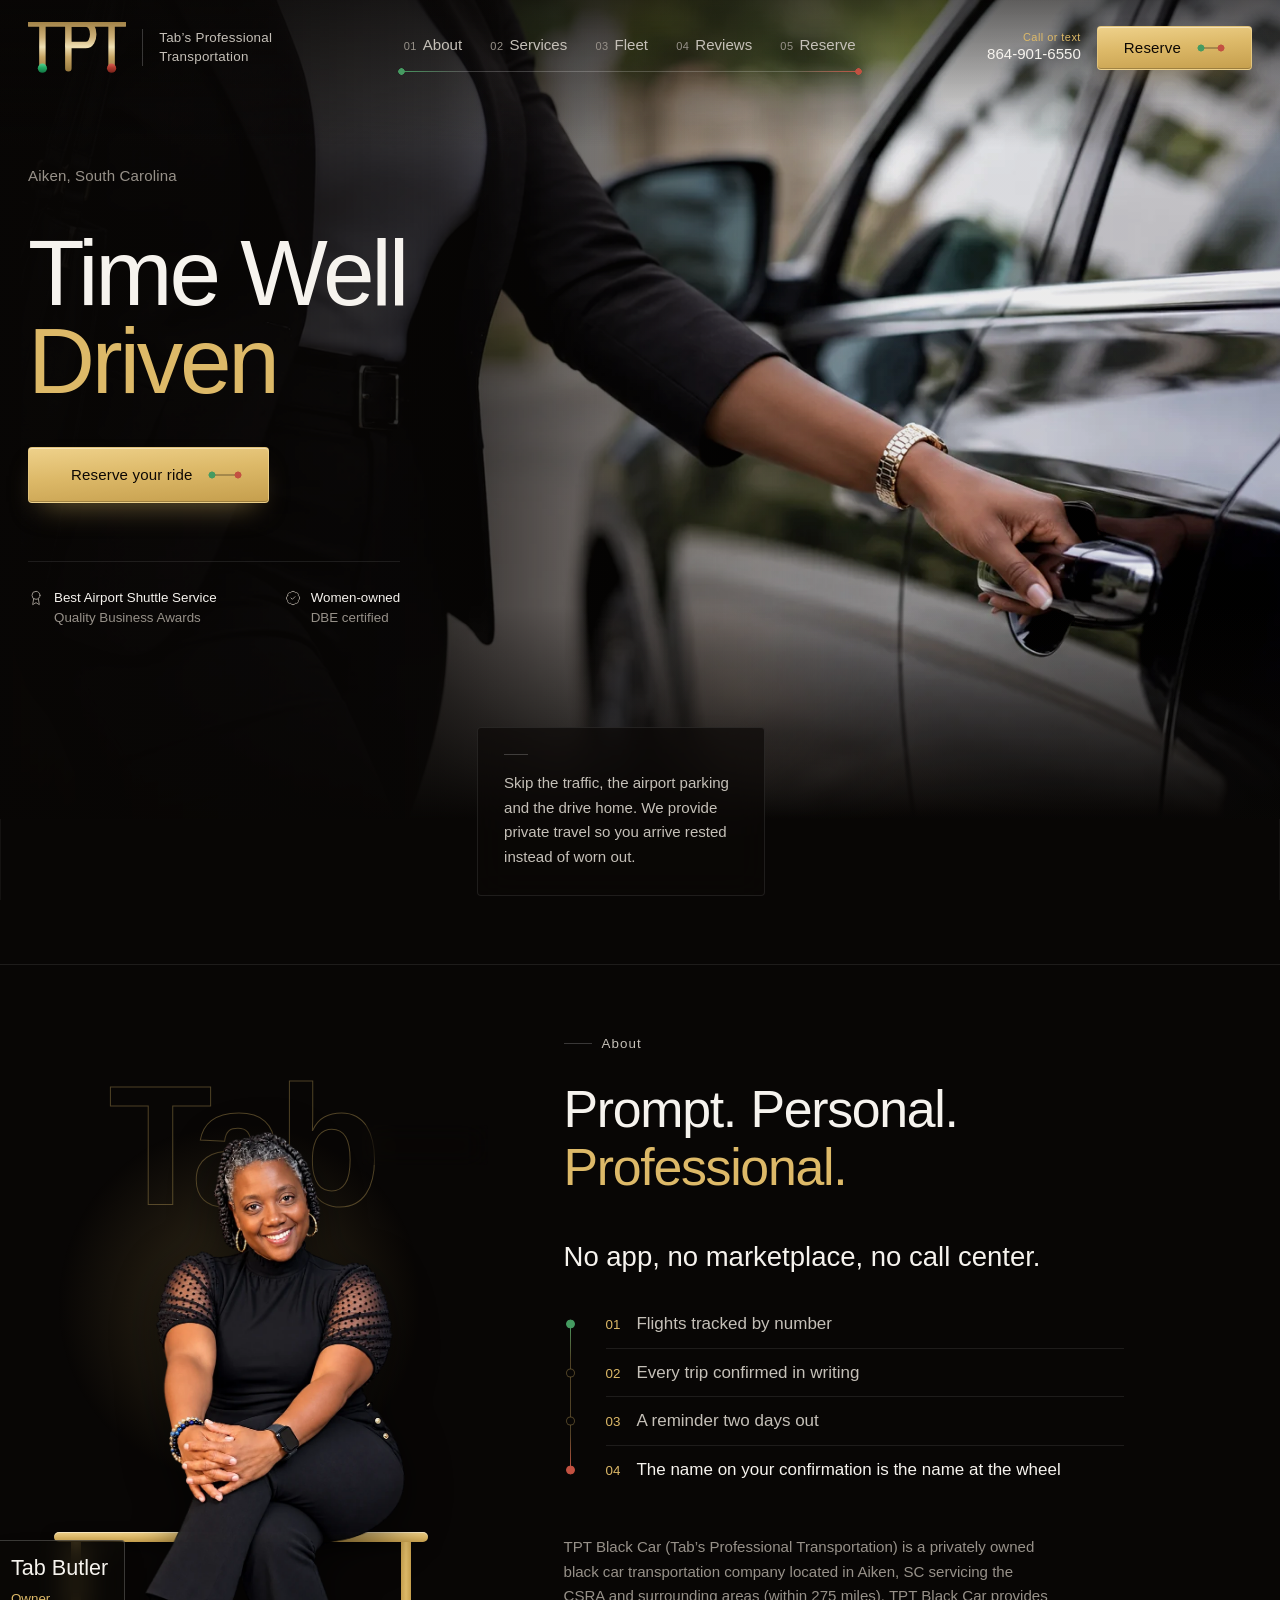
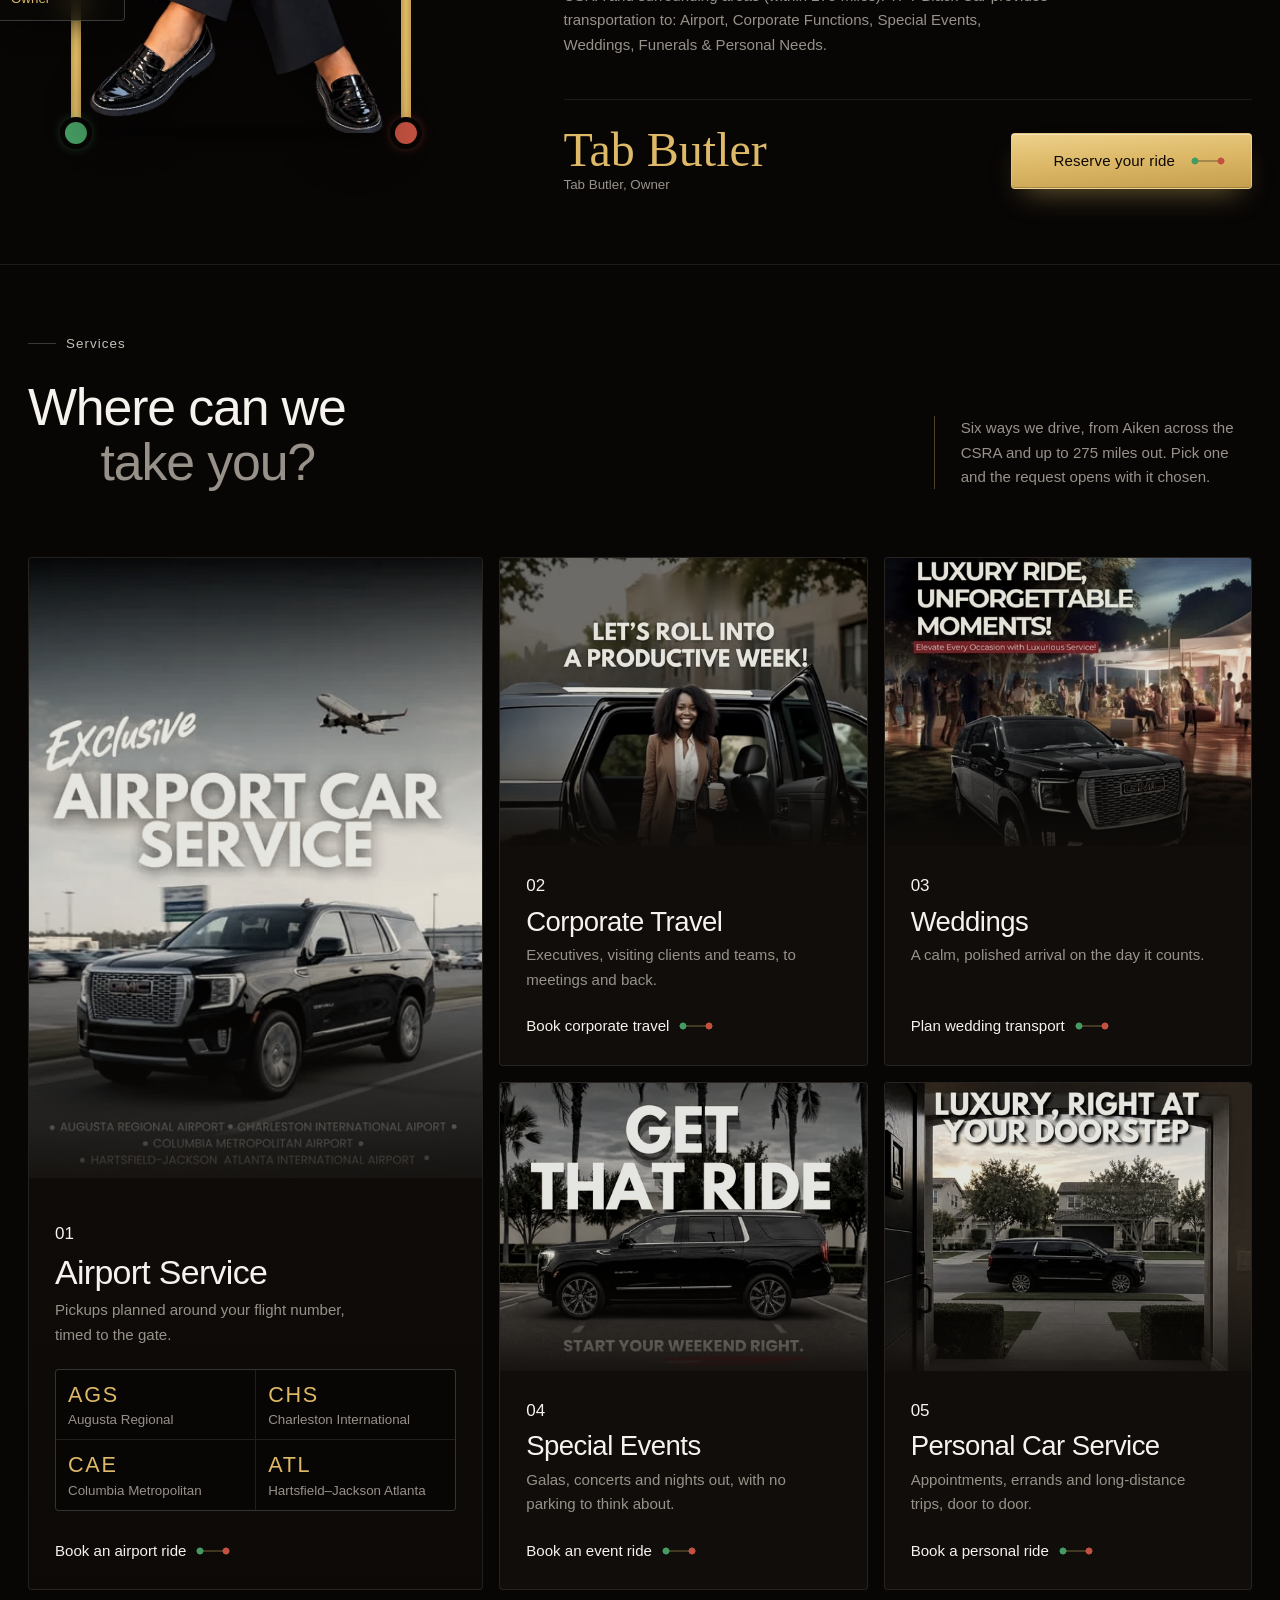
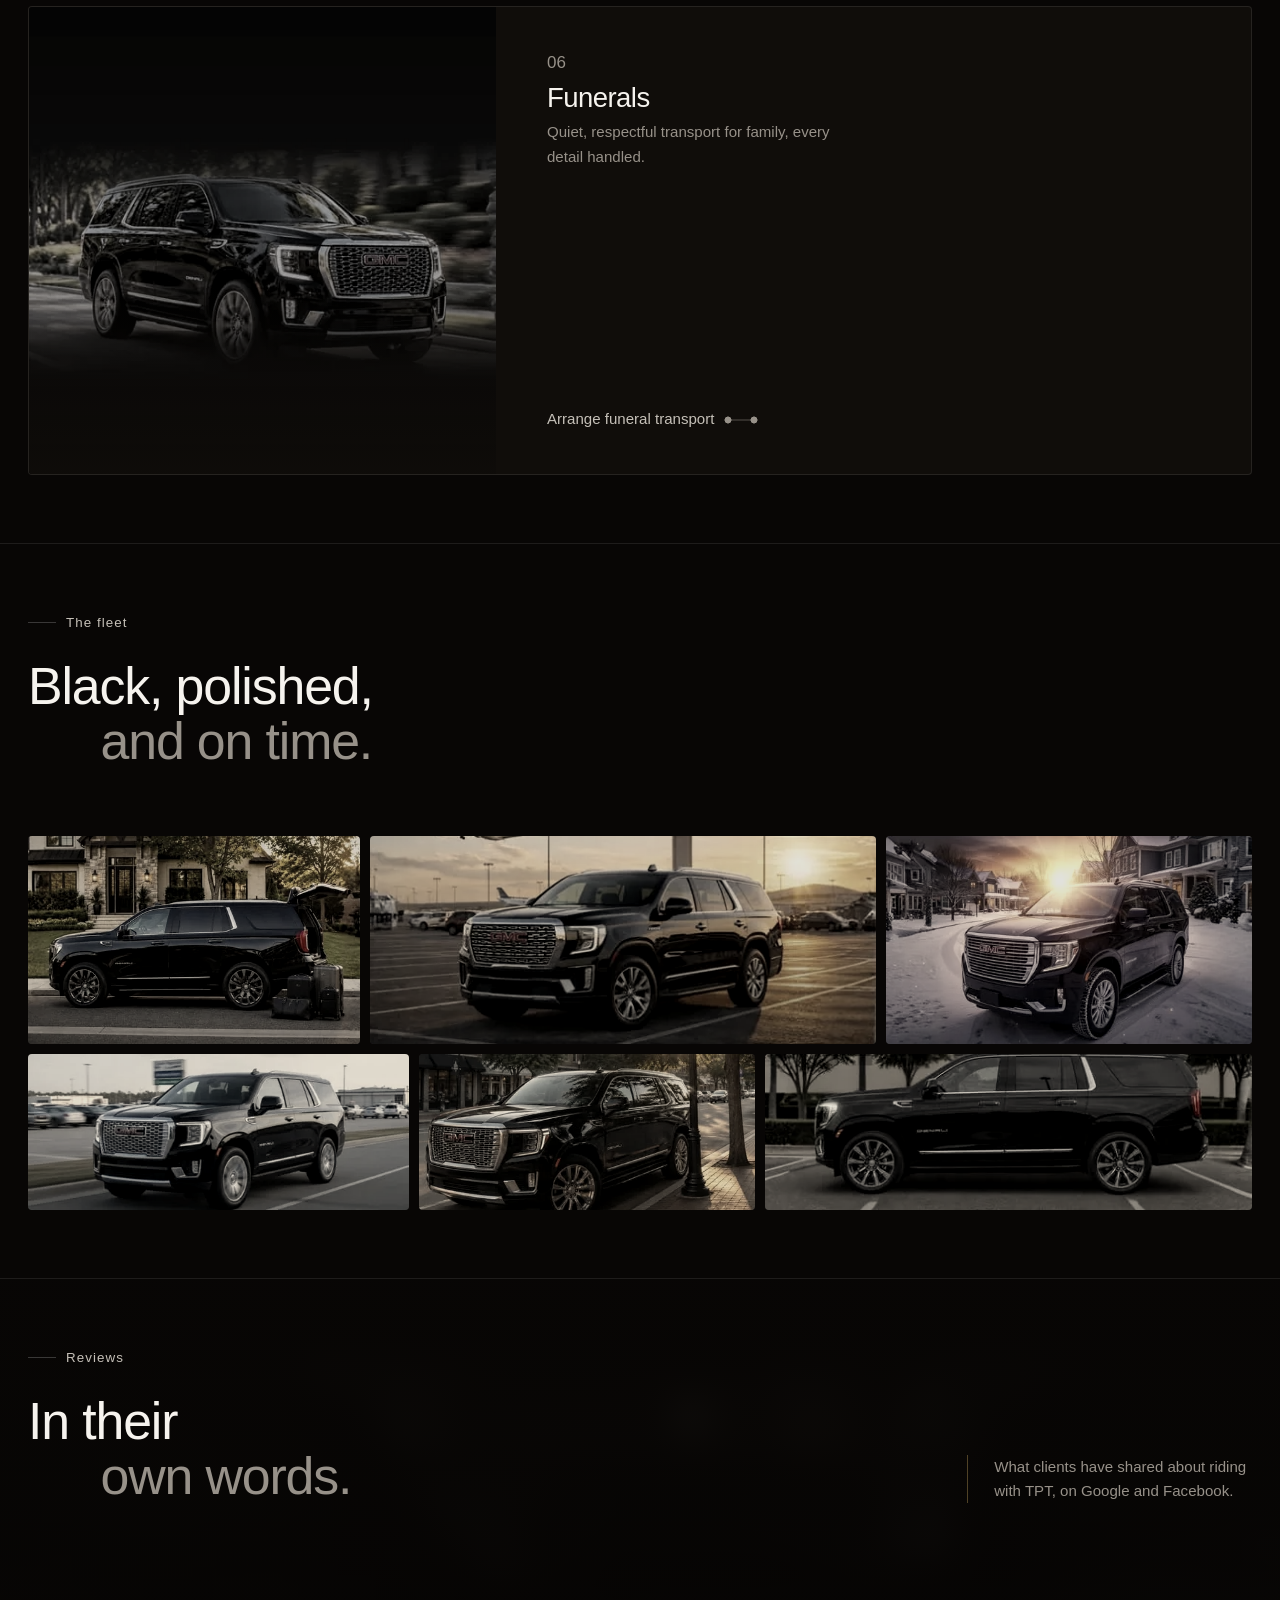
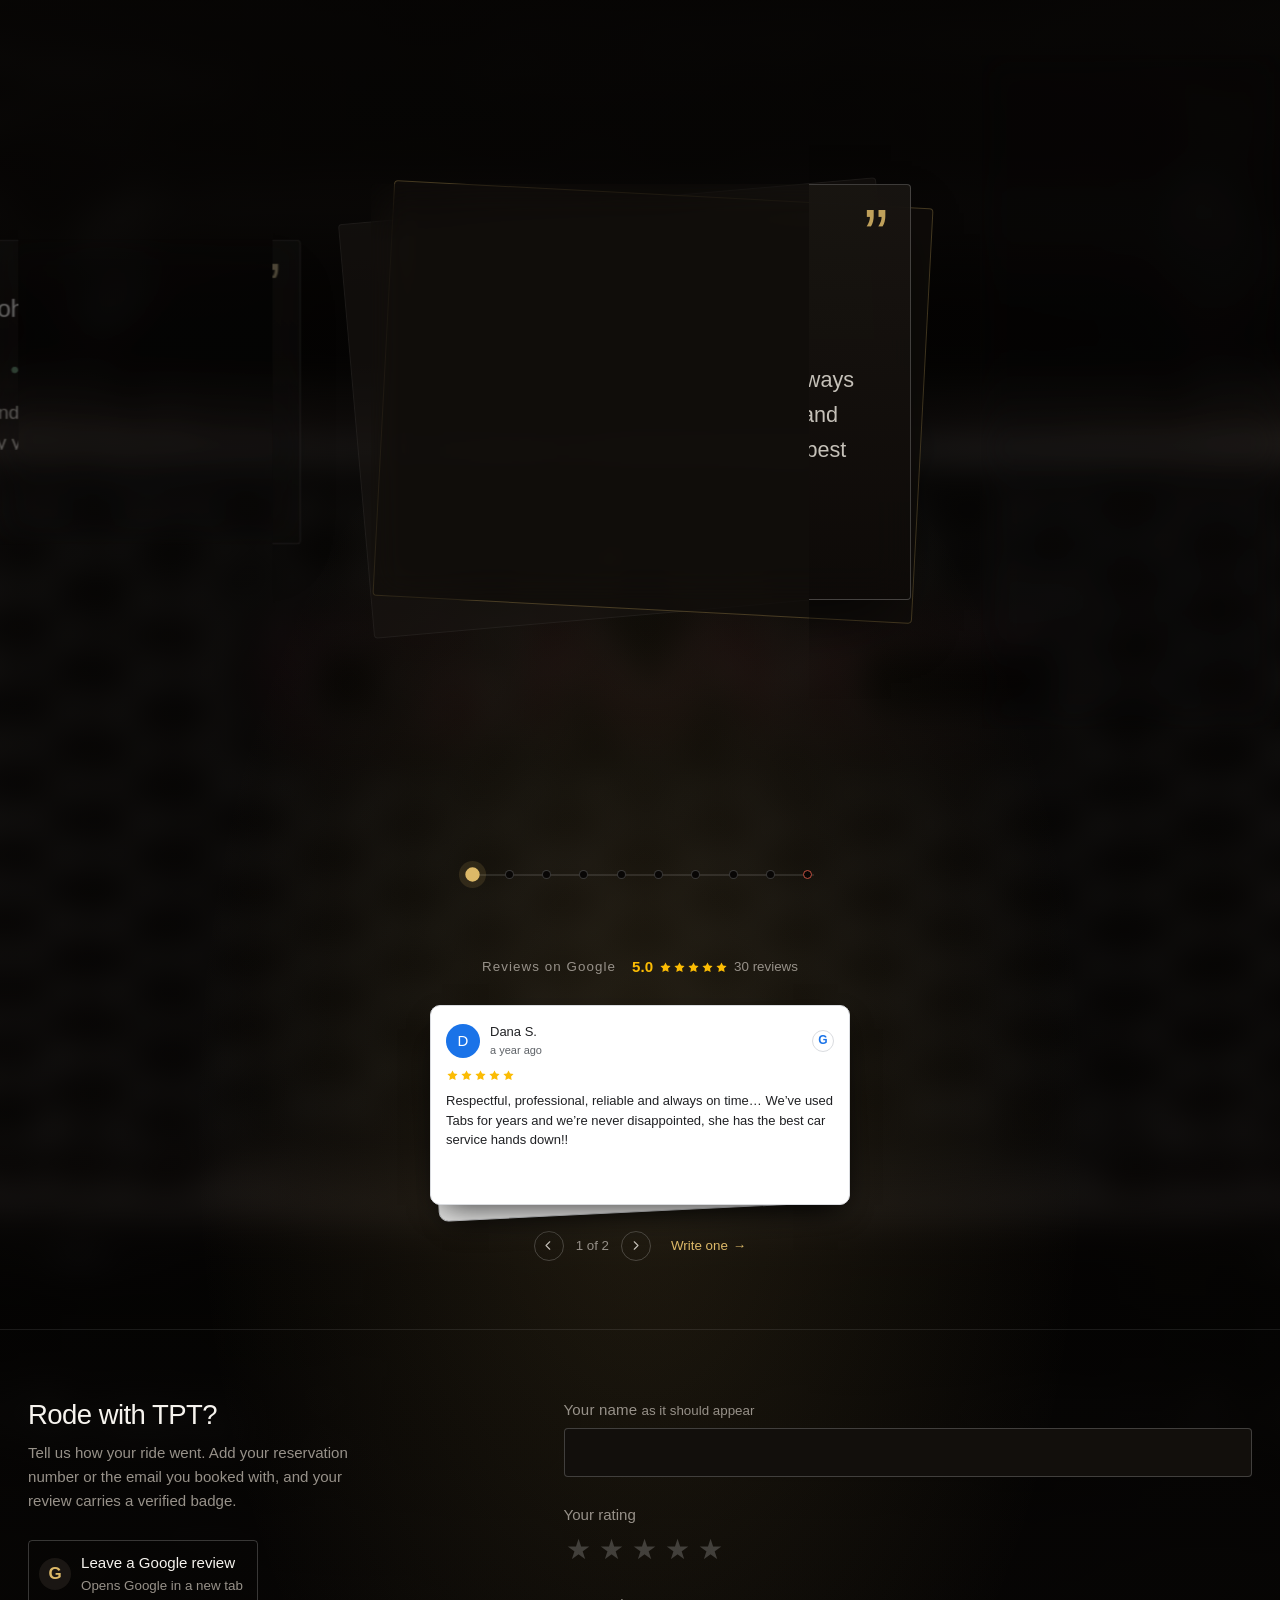
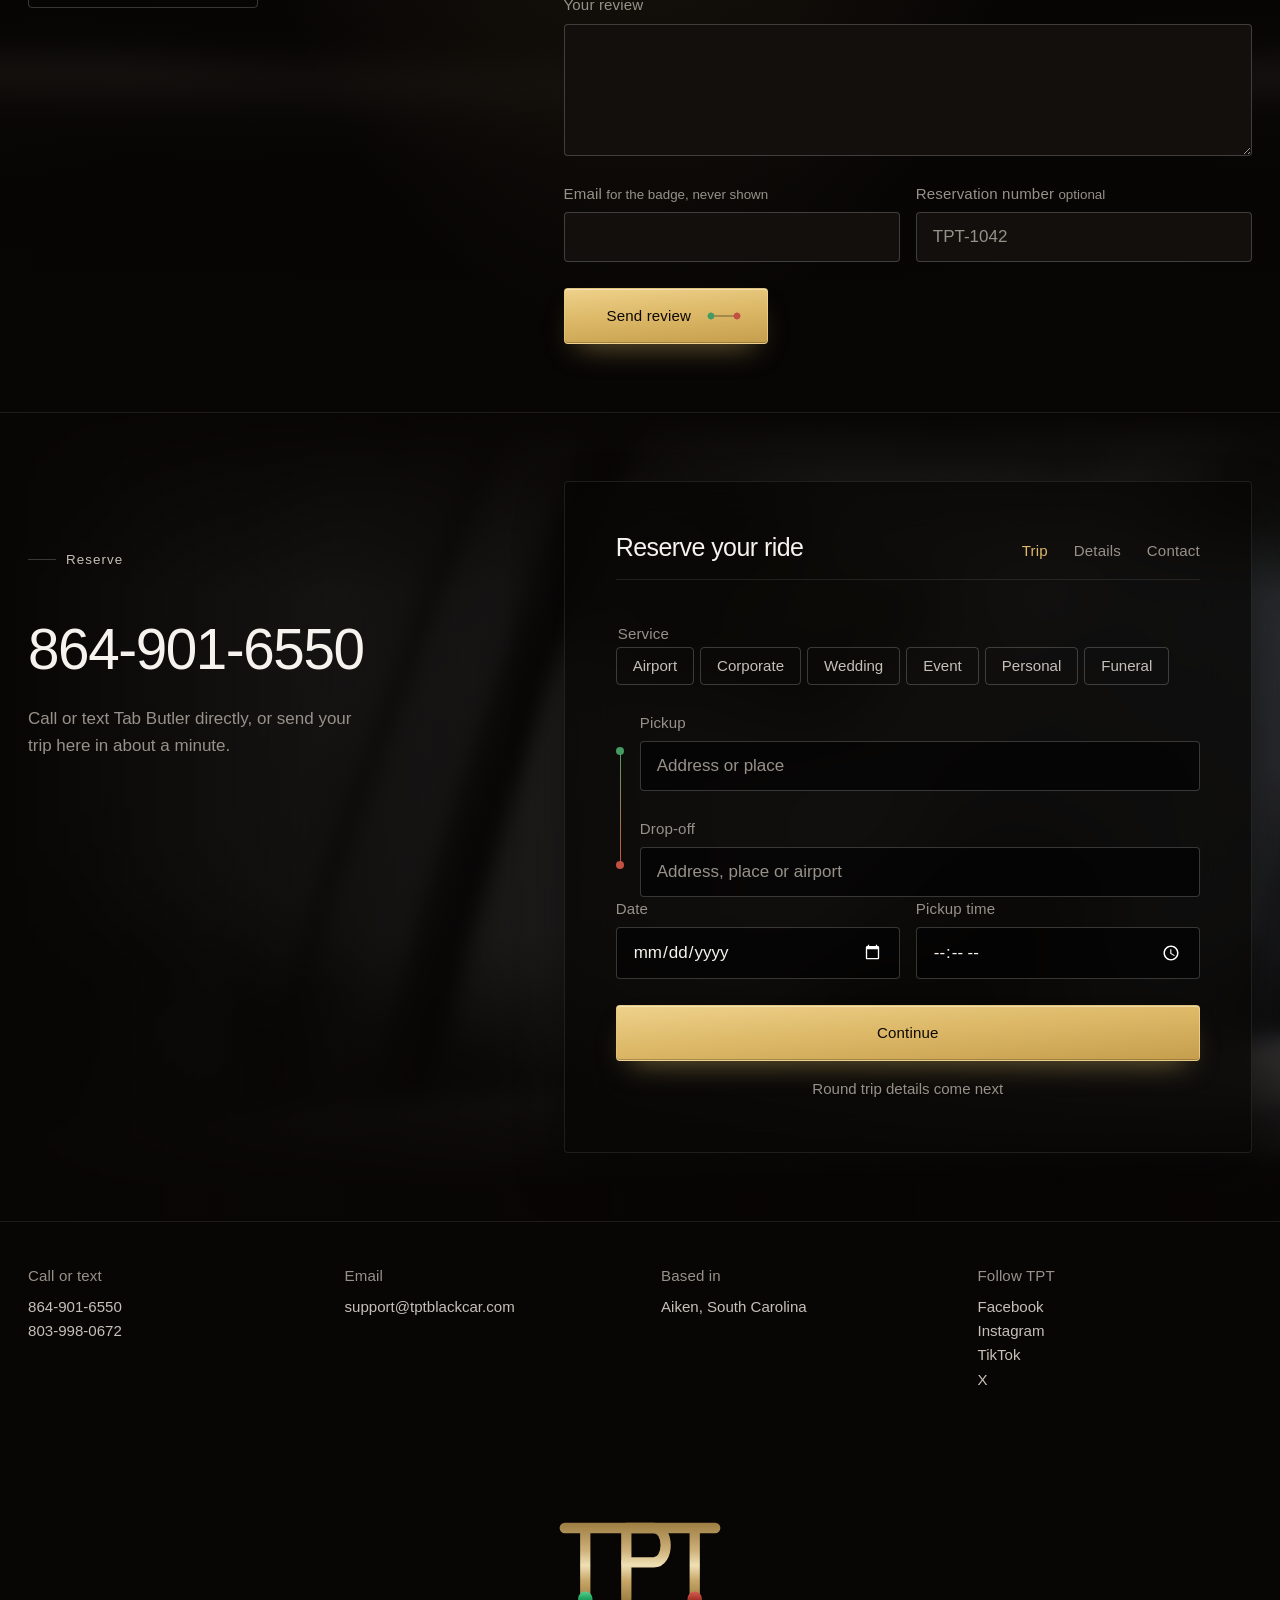
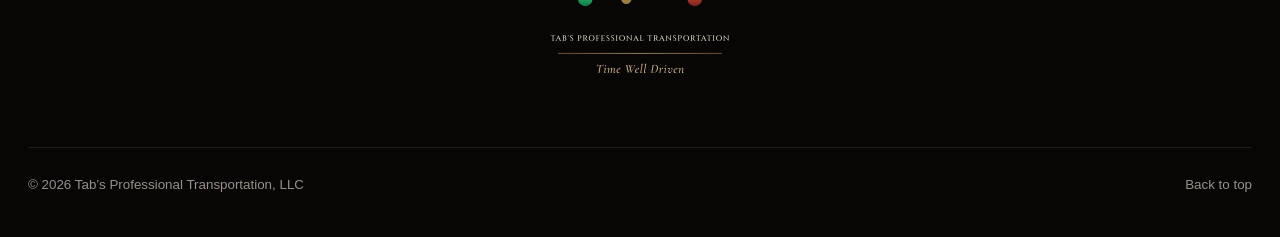
==== index.html @ bc528489 "Add files via upload" ====
<!doctype html>
<html lang="en" class="no-js">
<head>
  <meta charset="utf-8">
  <meta http-equiv="Content-Security-Policy" content="default-src 'self'; script-src 'self' 'sha256-XwWdy3h8RLzX10dUs9n/fCAkQc+XFysyIb7c80Ymdkw='; style-src 'self' 'unsafe-inline' https://fonts.googleapis.com; font-src https://fonts.gstatic.com; img-src 'self' data:; connect-src https://script.google.com https://script.googleusercontent.com; form-action 'self'; base-uri 'self'; object-src 'none'; upgrade-insecure-requests">
  <meta name="referrer" content="strict-origin-when-cross-origin">
  <meta name="viewport" content="width=device-width, initial-scale=1, viewport-fit=cover">
  <title>Black Car Service in Aiken, SC | TPT Black Car &mdash; Airport &amp; Executive Travel</title>
  <meta name="description" content="Private black car service from Aiken, South Carolina. Airport transfers, corporate travel, weddings, events and funerals across the CSRA and up to 275 miles. Call or text 864-901-6550.">
  <link rel="canonical" href="https://tptblackcar.com/">
  <meta name="robots" content="index, follow, max-image-preview:large, max-snippet:-1, max-video-preview:-1">
  <meta name="theme-color" content="#0B0B0C">
  <link rel="icon" type="image/png" sizes="32x32" href="assets/favicon-32.png">
  <link rel="apple-touch-icon" href="assets/apple-touch-icon.png">

  <!-- Social previews. og-image.jpg is 1200x630; replace that one file to change every share card. -->
  <meta property="og:type" content="website">
  <meta property="og:site_name" content="TPT Black Car">
  <meta property="og:locale" content="en_US">
  <meta property="og:url" content="https://tptblackcar.com/">
  <meta property="og:title" content="Black Car Service in Aiken, SC &mdash; TPT Black Car">
  <meta property="og:description" content="Airport transfers, corporate travel, weddings and events across the CSRA and up to 275 miles. Time Well Driven.">
  <meta property="og:image" content="https://tptblackcar.com/assets/og-image.jpg">
  <meta property="og:image:width" content="1200">
  <meta property="og:image:height" content="630">
  <meta property="og:image:alt" content="A passenger opening the door of a black GMC Yukon Denali, with the TPT Black Car mark">
  <meta name="twitter:card" content="summary_large_image">
  <meta name="twitter:site" content="@tabprofessional">
  <meta name="twitter:title" content="Black Car Service in Aiken, SC &mdash; TPT Black Car">
  <meta name="twitter:description" content="Airport transfers, corporate travel, weddings and events across the CSRA and up to 275 miles. Time Well Driven.">
  <meta name="twitter:image" content="https://tptblackcar.com/assets/og-image.jpg">

  <!-- The hero photograph is the largest paint on the page; fetch it with the stylesheet, not after it. -->
  <link rel="preload" as="image" href="assets/hero-door-960.webp" imagesrcset="assets/hero-door-960.webp 960w, assets/hero-door.webp 1672w" imagesizes="100vw" fetchpriority="high">
  <!-- Structured data. One graph: the business, the site, and the six services it books.
       Only facts stated on the page go in here — no ratings, hours or prices we cannot stand behind. -->
  <script type="application/ld+json">
  {
    "@context": "https://schema.org",
    "@graph": [
      {
        "@type": ["LocalBusiness", "LimousineService"],
        "@id": "https://tptblackcar.com/#business",
        "name": "Tab's Professional Transportation, LLC",
        "alternateName": "TPT Black Car",
        "description": "Private black car service from Aiken, South Carolina. Airport transfers, corporate travel, weddings, special events, personal car service and funerals across the CSRA and up to 275 miles.",
        "slogan": "Time Well Driven",
        "url": "https://tptblackcar.com/",
        "telephone": "+1-864-901-6550",
        "email": "support@tptblackcar.com",
        "image": "https://tptblackcar.com/assets/og-image.jpg",
        "logo": {
          "@type": "ImageObject",
          "@id": "https://tptblackcar.com/#logo",
          "url": "https://tptblackcar.com/assets/icon-512.png",
          "width": 512,
          "height": 512
        },
        "address": {
          "@type": "PostalAddress",
          "addressLocality": "Aiken",
          "addressRegion": "SC",
          "addressCountry": "US"
        },
        "areaServed": [
          { "@type": "City", "name": "Aiken", "addressRegion": "SC" },
          { "@type": "City", "name": "Augusta", "addressRegion": "GA" },
          { "@type": "City", "name": "North Augusta", "addressRegion": "SC" },
          { "@type": "City", "name": "Columbia", "addressRegion": "SC" },
          { "@type": "City", "name": "Charleston", "addressRegion": "SC" },
          { "@type": "City", "name": "Atlanta", "addressRegion": "GA" },
          { "@type": "AdministrativeArea", "name": "Central Savannah River Area (CSRA), and up to 275 miles from Aiken" }
        ],
        "founder": { "@type": "Person", "name": "Tab Butler" },
        "currenciesAccepted": "USD",
        "award": [
          "Best Airport Shuttle Service, Quality Business Awards",
          "Women-owned, DBE certified"
        ],
        "knowsLanguage": "en-US",
        "sameAs": [
          "https://www.facebook.com/ridewithTab/",
          "https://www.instagram.com/tabsprotransportation",
          "https://www.tiktok.com/@tabrb",
          "https://x.com/tabprofessional"
        ],
        "potentialAction": {
          "@type": "ReserveAction",
          "name": "Reserve your ride",
          "target": "https://tptblackcar.com/#booking"
        },
        "hasOfferCatalog": {
          "@type": "OfferCatalog",
          "name": "Car service",
          "itemListElement": [
            { "@type": "Offer", "itemOffered": { "@type": "Service", "name": "Airport Service", "description": "Transfers to and from Augusta, Charleston, Columbia and Atlanta airports.", "serviceType": "Airport transfer", "provider": { "@id": "https://tptblackcar.com/#business" } } },
            { "@type": "Offer", "itemOffered": { "@type": "Service", "name": "Corporate Travel", "description": "Executive and business travel across the CSRA and beyond.", "serviceType": "Corporate car service", "provider": { "@id": "https://tptblackcar.com/#business" } } },
            { "@type": "Offer", "itemOffered": { "@type": "Service", "name": "Weddings", "description": "Wedding transportation for couples, families and guests.", "serviceType": "Wedding transportation", "provider": { "@id": "https://tptblackcar.com/#business" } } },
            { "@type": "Offer", "itemOffered": { "@type": "Service", "name": "Special Events", "description": "Black car service for events, nights out and group occasions.", "serviceType": "Event transportation", "provider": { "@id": "https://tptblackcar.com/#business" } } },
            { "@type": "Offer", "itemOffered": { "@type": "Service", "name": "Personal Car Service", "description": "Appointments, errands and personal travel, door to door.", "serviceType": "Personal car service", "provider": { "@id": "https://tptblackcar.com/#business" } } },
            { "@type": "Offer", "itemOffered": { "@type": "Service", "name": "Funerals", "description": "Quiet, dependable transportation for families and services.", "serviceType": "Funeral transportation", "provider": { "@id": "https://tptblackcar.com/#business" } } }
          ]
        }
      },
      {
        "@type": "WebSite",
        "@id": "https://tptblackcar.com/#website",
        "url": "https://tptblackcar.com/",
        "name": "TPT Black Car",
        "publisher": { "@id": "https://tptblackcar.com/#business" },
        "inLanguage": "en-US"
      },
      {
        "@type": "WebPage",
        "@id": "https://tptblackcar.com/#webpage",
        "url": "https://tptblackcar.com/",
        "name": "Black Car Service in Aiken, SC | TPT Black Car",
        "description": "Private black car service from Aiken, South Carolina. Airport transfers, corporate travel, weddings, events and funerals across the CSRA and up to 275 miles.",
        "isPartOf": { "@id": "https://tptblackcar.com/#website" },
        "about": { "@id": "https://tptblackcar.com/#business" },
        "primaryImageOfPage": "https://tptblackcar.com/assets/og-image.jpg",
        "inLanguage": "en-US"
      }
    ]
  }
  </script>
  <link rel="preconnect" href="https://fonts.googleapis.com">
  <link rel="preconnect" href="https://fonts.gstatic.com" crossorigin>
  <link href="https://fonts.googleapis.com/css2?family=Archivo:wdth,wght@62..125,300..700&family=Mrs+Saint+Delafield&display=swap" rel="stylesheet">
  <link rel="stylesheet" href="styles.css?v=41">
</head>
<body>

<a class="skip" href="#booking">Skip to reservation</a>

<!-- Header: fixed. Clear over the hero, black glass once you scroll; tucks away scrolling down, returns scrolling up.
     The menu is a route: stops on a hairline from a green departure to a red arrival, with a gold car riding to where you are. -->
<header class="site-header" id="site-header">
  <div class="wrap header-bar">
    <a href="#top" class="brand" aria-label="TPT Black Car, home">
      <img class="brand-mark" src="assets/mark-tight.svg" alt="" width="204" height="108">
      <span class="brand-name" aria-hidden="true"><span>Tab&rsquo;s Professional</span><span>Transportation</span></span>
    </a>
    <nav class="nav" aria-label="Main">
      <ol class="nav-route" role="list">
          <li><a href="#about" data-spy="about"><span class="nav-num">01</span>About</a></li>
          <li><a href="#services" data-spy="services"><span class="nav-num">02</span>Services</a></li>
          <li><a href="#fleet" data-spy="fleet"><span class="nav-num">03</span>Fleet</a></li>
          <li><a href="#reviews" data-spy="reviews"><span class="nav-num">04</span>Reviews</a></li>
          <li><a href="#booking" data-spy="booking"><span class="nav-num">05</span>Reserve</a></li>
      </ol>
      <span class="nav-car" aria-hidden="true"></span>
    </nav>
    <div class="header-actions">
      <a class="header-phone" href="tel:+18649016550"><span>Call or text</span>864-901-6550</a>
      <a class="btn btn-action btn-sm header-reserve" href="#booking"><span>Reserve</span><span class="btn-icon" aria-hidden="true"><svg viewBox="0 0 24 24"><path d="M7 7h10v10"/><path d="M7 17 17 7"/></svg></span></a>
      <button class="menu-btn" type="button" aria-expanded="false" aria-controls="menu"><span class="menu-btn-lines" aria-hidden="true"></span><span class="menu-btn-label">Menu</span></button>
    </div>
  </div>
</header>

<!-- Menu (phones and tablets): a route map. One vertical road, green to red, each section a stop. -->
<div class="menu" id="menu" role="dialog" aria-modal="true" aria-label="Menu" hidden>
  <img class="menu-mark" src="assets/mark.svg" alt="" width="640" height="360" aria-hidden="true">
  <div class="wrap menu-inner">
    <ol class="menu-route" role="list">
        <li style="--i: 0"><a href="#about"><span class="menu-num">01</span><span class="menu-word">About</span><span class="menu-sub">The company, and who drives</span></a></li>
        <li style="--i: 1"><a href="#services"><span class="menu-num">02</span><span class="menu-word">Services</span><span class="menu-sub">Six ways we drive</span></a></li>
        <li style="--i: 2"><a href="#fleet"><span class="menu-num">03</span><span class="menu-word">Fleet</span><span class="menu-sub">The black Yukon</span></a></li>
        <li style="--i: 3"><a href="#reviews"><span class="menu-num">04</span><span class="menu-word">Reviews</span><span class="menu-sub">In their own words</span></a></li>
        <li style="--i: 4"><a href="#booking"><span class="menu-num">05</span><span class="menu-word">Reserve</span><span class="menu-sub">Request a ride</span></a></li>
    </ol>
    <div class="menu-foot">
      <div class="menu-contact">
        <a class="btn btn-action" href="tel:+18649016550"><span>Call 864-901-6550</span><span class="btn-icon" aria-hidden="true"><svg viewBox="0 0 24 24"><path d="M7 7h10v10"/><path d="M7 17 17 7"/></svg></span></a>
        <a class="btn btn-quiet" href="sms:+18649016550">Text TPT</a>
      </div>
      <p class="menu-social"><a href="https://www.facebook.com/ridewithTab/" target="_blank" rel="noopener">Facebook</a><a href="https://www.instagram.com/tabsprotransportation" target="_blank" rel="noopener">Instagram</a><a href="https://www.tiktok.com/@tabrb" target="_blank" rel="noopener">TikTok</a><a href="https://x.com/tabprofessional" target="_blank" rel="noopener">X</a></p>
      <p class="menu-place">Aiken, South Carolina &middot; the CSRA and up to 275 miles</p>
    </div>
  </div>
</div>

<script>document.documentElement.classList.remove("no-js");</script>

<main id="top">

  <!-- Hero: the claim on the left, the picture on the right, over a full-bleed photo layer. -->
  <section class="band hero">
    <div class="hero-media" aria-hidden="true">
      <!-- Full-bleed photograph. To swap it, replace these three files; the mark below shows when no photo is present. -->
      <picture>
        <source type="image/webp" srcset="assets/hero-door-960.webp 960w, assets/hero-door.webp 1672w" sizes="100vw">
        <img class="hero-photo" src="assets/hero-door.jpg" alt="" width="1672" height="941" fetchpriority="high">
      </picture>
      <img class="hero-watermark" src="assets/mark.svg" alt="" width="640" height="360">
    </div>

    <div class="wrap hero-inner">

      <div class="hero-grid">
        <div class="hero-copy">
          <p class="hero-place">Aiken, South Carolina</p>
          <h1>Time Well <span class="gold">Driven</span></h1>
          <a class="btn btn-action" href="#booking">
            <span>Reserve your ride</span>
            <span class="btn-icon" aria-hidden="true"><svg viewBox="0 0 24 24"><path d="M7 7h10v10"/><path d="M7 17 17 7"/></svg></span>
          </a>
          <ul class="hero-creds" role="list">
            <li>
              <svg viewBox="0 0 24 24" aria-hidden="true"><circle cx="12" cy="8" r="6"/><path d="M15.477 12.89 17 22l-5-3-5 3 1.523-9.11"/></svg>
              <span><b>Best Airport Shuttle Service</b>Quality Business Awards</span>
            </li>
            <li>
              <svg viewBox="0 0 24 24" aria-hidden="true"><path d="M3.85 8.62a4 4 0 0 1 4.78-4.77 4 4 0 0 1 6.74 0 4 4 0 0 1 4.78 4.78 4 4 0 0 1 0 6.74 4 4 0 0 1-4.77 4.78 4 4 0 0 1-6.75 0 4 4 0 0 1-4.78-4.77 4 4 0 0 1 0-6.76Z"/><path d="m9 12 2 2 4-4"/></svg>
              <span><b>Women-owned</b>DBE certified</span>
            </li>
          </ul>
        </div>

        <!-- Glass card on the photograph, after the reference's floating panels. -->
        <p class="hero-card">Skip the traffic, the airport parking and the drive home. We provide private travel so you arrive rested instead of worn out.</p>
      </div>
    </div>
  </section>

  <!-- About: Tab sits on the TPT mark. The logo's rails become a gold bench (crossbar at her seat line,
       legs ending in the green departure and red arrival), with an outlined "Tab" and a gold glow behind her.
       The stage is a golden rectangle (1 : 1.618) in the 38.2% column. -->
  <section class="band about" id="about">
    <div class="wrap about-grid">
      <figure class="about-stage">
        <span class="about-word" aria-hidden="true">Tab</span>
        <span class="about-glow" aria-hidden="true"></span>
        <span class="about-floor" aria-hidden="true"></span>
        <span class="about-bench" aria-hidden="true"><span class="about-leg about-leg--depart"></span><span class="about-leg about-leg--arrive"></span></span>
        <picture class="about-tab">
          <source srcset="assets/tab-seated.webp" type="image/webp">
          <img src="assets/tab-seated.png" alt="Tab Butler, owner and operator of Tab&rsquo;s Professional Transportation, seated and smiling" width="700" height="1335" loading="lazy">
        </picture>
        <figcaption class="about-name"><b>Tab Butler</b><span>Owner</span></figcaption>
        <span class="about-chip"><svg viewBox="0 0 24 24" aria-hidden="true"><path d="m5 12.5 4.5 4.5L19 7.5"/></svg>DBE certified</span>
      </figure>
      <div class="about-copy">
        <p class="over">About</p>
        <h2 class="about-title"><span>Prompt.</span> <span>Personal.</span> <span class="gold">Professional.</span></h2>
        <p class="about-lead">No app, no marketplace, no call center.</p>
        <ol class="about-promise" role="list">
          <li><span class="about-promise-num">01</span>Flights tracked by number</li>
          <li><span class="about-promise-num">02</span>Every trip confirmed in writing</li>
          <li><span class="about-promise-num">03</span>A reminder two days out</li>
          <li><span class="about-promise-num">04</span>The name on your confirmation is the name at the wheel</li>
        </ol>
        <p class="about-body">TPT Black Car (Tab&rsquo;s Professional Transportation) is a privately owned black car transportation company located in Aiken, SC servicing the CSRA and surrounding areas (within 275 miles). TPT Black Car provides transportation to: Airport, Corporate Functions, Special Events, Weddings, Funerals &amp; Personal Needs.</p>
        <div class="about-foot">
          <p class="about-sign"><span class="about-signature" aria-hidden="true">Tab Butler</span><span>Tab Butler, Owner</span></p>
          <a class="btn btn-action" href="#booking">
            <span>Reserve your ride</span>
            <span class="btn-icon" aria-hidden="true"><svg viewBox="0 0 24 24"><path d="M7 7h10v10"/><path d="M7 17 17 7"/></svg></span>
          </a>
        </div>
      </div>
    </div>
  </section>

  <!-- Services: a bento of six. Airport leads as the tall feature with its departures board; four in a block
       beside it; Funerals runs quietly across the foot. Every card shows its photo and books its own service. -->
  <section class="band services" id="services">
    <div class="wrap">
      <div class="svc-head">
        <div>
          <p class="over">Services</p>
          <h2 class="stagger"><span>Where can we</span> <span class="dim">take you?</span></h2>
        </div>
        <p class="svc-intro">Six ways we drive, from Aiken across the CSRA and up to 275 miles out. Pick one and the request opens with it chosen.</p>
      </div>
      <ol class="svc-grid" role="list">
        <li class="svc-card svc-card--feature">
          <div class="svc-media"><picture><source srcset="assets/svc-airport.webp?v=4" type="image/webp"><img src="assets/svc-airport.jpg?v=4" alt="Black GMC Yukon Denali at an airport, with Augusta, Charleston, Columbia and Atlanta airports listed" width="512" height="586" loading="lazy"></picture></div>
          <div class="svc-body">
            <span class="svc-num">01</span>
            <h3 class="svc-title">Airport Service</h3>
            <p class="svc-desc">Pickups planned around your flight number, timed to the gate.</p>
            <ul class="svc-board" aria-label="Airports we serve">
              <li><b>AGS</b>Augusta Regional</li>
              <li><b>CHS</b>Charleston International</li>
              <li><b>CAE</b>Columbia Metropolitan</li>
              <li><b>ATL</b>Hartsfield&ndash;Jackson Atlanta</li>
            </ul>
            <a class="svc-cta" href="#booking" data-service="Airport Service">Book an airport ride<span class="btn-route" aria-hidden="true"></span></a>
          </div>
        </li>
        <li class="svc-card">
          <div class="svc-media"><picture><source srcset="assets/svc-corporate.webp?v=3" type="image/webp"><img src="assets/svc-corporate.jpg?v=3" alt="A businesswoman with a coffee stepping out of a black SUV" width="526" height="432" loading="lazy"></picture></div>
          <div class="svc-body">
            <span class="svc-num">02</span>
            <h3 class="svc-title">Corporate Travel</h3>
            <p class="svc-desc">Executives, visiting clients and teams, to meetings and back.</p>
            <a class="svc-cta" href="#booking" data-service="Corporate Function">Book corporate travel<span class="btn-route" aria-hidden="true"></span></a>
          </div>
        </li>
        <li class="svc-card">
          <div class="svc-media"><picture><source srcset="assets/svc-wedding.webp?v=2" type="image/webp"><img src="assets/svc-wedding.jpg?v=2" alt="Black GMC Yukon Denali at an evening garden celebration under string lights" width="512" height="468" loading="lazy"></picture></div>
          <div class="svc-body">
            <span class="svc-num">03</span>
            <h3 class="svc-title">Weddings</h3>
            <p class="svc-desc">A calm, polished arrival on the day it counts.</p>
            <a class="svc-cta" href="#booking" data-service="Wedding">Plan wedding transport<span class="btn-route" aria-hidden="true"></span></a>
          </div>
        </li>
        <li class="svc-card">
          <div class="svc-media"><picture><source srcset="assets/svc-event.webp?v=2" type="image/webp"><img src="assets/svc-event.jpg?v=2" alt="Side view of a black GMC Yukon Denali" width="512" height="446" loading="lazy"></picture></div>
          <div class="svc-body">
            <span class="svc-num">04</span>
            <h3 class="svc-title">Special Events</h3>
            <p class="svc-desc">Galas, concerts and nights out, with no parking to think about.</p>
            <a class="svc-cta" href="#booking" data-service="Special Event">Book an event ride<span class="btn-route" aria-hidden="true"></span></a>
          </div>
        </li>
        <li class="svc-card">
          <div class="svc-media"><picture><source srcset="assets/svc-personal.webp?v=2" type="image/webp"><img src="assets/svc-personal.jpg?v=2" alt="A black SUV parked outside a front door, seen from the doorway" width="512" height="488" loading="lazy"></picture></div>
          <div class="svc-body">
            <span class="svc-num">05</span>
            <h3 class="svc-title">Personal Car Service</h3>
            <p class="svc-desc">Appointments, errands and long-distance trips, door to door.</p>
            <a class="svc-cta" href="#booking" data-service="Personal Car Service">Book a personal ride<span class="btn-route" aria-hidden="true"></span></a>
          </div>
        </li>
        <li class="svc-card svc-card--quiet">
          <div class="svc-media"><picture><source srcset="assets/svc-funeral.webp?v=2" type="image/webp"><img src="assets/svc-funeral.jpg?v=2" alt="A black GMC Yukon Denali on a quiet tree-lined street" width="512" height="512" loading="lazy"></picture></div>
          <div class="svc-body">
            <span class="svc-num">06</span>
            <h3 class="svc-title">Funerals</h3>
            <p class="svc-desc">Quiet, respectful transport for family, every detail handled.</p>
            <a class="svc-cta" href="#booking" data-service="Funeral">Arrange funeral transport<span class="btn-route" aria-hidden="true"></span></a>
          </div>
        </li>
      </ol>
    </div>
  </section>

  <!-- Fleet: justified rows, each photo at its own aspect ratio so nothing is cropped. -->
  <section class="band fleet" id="fleet">
    <div class="wrap">
      <div class="section-head">
        <p class="over">The fleet</p>
        <h2 class="stagger"><span>Black, polished,</span> <span class="dim">and on time.</span></h2>
      </div>
      <div class="fleet-grid">
        <div class="fleet-row">
          <figure class="fleet-shot" style="--r: 1.6"><picture><source srcset="assets/fleet-home.webp" type="image/webp"><img src="assets/fleet-home.jpg" alt="Black GMC Yukon Denali in a driveway, rear hatch open beside luggage" loading="lazy"></picture></figure>
          <figure class="fleet-shot" style="--r: 2.438"><picture><source srcset="assets/fleet-airport-sunset.webp" type="image/webp"><img src="assets/fleet-airport-sunset.jpg" alt="Black GMC Yukon Denali at an airport at sunset" loading="lazy"></picture></figure>
          <figure class="fleet-shot" style="--r: 1.766"><picture><source srcset="assets/fleet-snow.webp" type="image/webp"><img src="assets/fleet-snow.jpg" alt="Black GMC Yukon Denali on a snowy residential street" loading="lazy"></picture></figure>
        </div>
        <div class="fleet-row">
          <figure class="fleet-shot" style="--r: 2.438"><picture><source srcset="assets/fleet-airport-curb.webp" type="image/webp"><img src="assets/fleet-airport-curb.jpg" alt="Black GMC Yukon Denali waiting at an airport curb" loading="lazy"></picture></figure>
          <figure class="fleet-shot" style="--r: 2.151"><picture><source srcset="assets/fleet-street.webp" type="image/webp"><img src="assets/fleet-street.jpg" alt="Black GMC Yukon Denali parked on a brick downtown sidewalk" loading="lazy"></picture></figure>
          <figure class="fleet-shot" style="--r: 3.122"><picture><source srcset="assets/fleet-profile.webp" type="image/webp"><img src="assets/fleet-profile.jpg" alt="Side view of a black GMC Yukon Denali in a parking lot" loading="lazy"></picture></figure>
        </div>
      </div>
    </div>
  </section>

  <!-- Reviews: client words from the TPT feedback posts, set as type. One line of cards drifts right to left; swipe or drag to browse. -->
  <section class="band reviews" id="reviews">
    <div class="reviews-media" aria-hidden="true">
      <picture><source srcset="assets/reviews-night.webp" type="image/webp"><img src="assets/reviews-night.jpg" alt="" width="512" height="242" loading="lazy"></picture>
    </div>
    <div class="wrap reviews-head">
      <div>
        <p class="over">Reviews</p>
        <h2 class="stagger"><span>In their</span> <span class="dim">own words.</span></h2>
      </div>
      <p class="reviews-note">What clients have shared about riding with TPT, on Google and Facebook.</p>
    </div>
    <ol class="quotes" id="quote-track" role="list" tabindex="0" aria-label="Client reviews">
      <li class="quote-slot">
        <figure class="quote">
          <span class="quote-badge" aria-hidden="true">DS</span>
          <figcaption><b>Dana S.</b><span>Client</span></figcaption>
          <span class="quote-rule" aria-hidden="true"></span>
          <blockquote>Respectful, professional, reliable and always on time&hellip; We&rsquo;ve used Tabs for years and we&rsquo;re never disappointed, she has the best car service hands down!!</blockquote>
          <span class="quote-tab"><span class="quote-stars" aria-label="5 out of 5 stars">&#9733;&#9733;&#9733;&#9733;&#9733;</span>Google</span>
          <span class="quote-verified"><svg viewBox="0 0 24 24" aria-hidden="true"><path d="m5 12.5 4.5 4.5L19 7.5"/></svg>Verified client</span>
        </figure>
      </li>
      <li class="quote-slot">
        <figure class="quote">
          <span class="quote-badge" aria-hidden="true">MH</span>
          <figcaption><b>Matthew Hayes</b><span>Client</span></figcaption>
          <span class="quote-rule" aria-hidden="true"></span>
          <blockquote>We needed a ride back from ATL airport after an international flight and based on all the positive reviews we booked with Tab&rsquo;s. She was very communicative, professional, timely and just made the process of a 3 hour drive back to Aiken very smooth. The vehicle was large, clean and very impressive. She has cold bottles of water for everyone and kept checking on us to make sure we were all good. She helped to install a car seat for our toddler as well. Would recommend Tab&rsquo;s Professional Car Svc to everyone and will surely use her services again in the future. Thank you for a great experience!</blockquote>
          <span class="quote-tab"><span class="quote-stars" aria-label="5 out of 5 stars">&#9733;&#9733;&#9733;&#9733;&#9733;</span>5.0</span>
          <span class="quote-verified"><svg viewBox="0 0 24 24" aria-hidden="true"><path d="m5 12.5 4.5 4.5L19 7.5"/></svg>Verified client</span>
        </figure>
      </li>
      <li class="quote-slot">
        <figure class="quote">
          <span class="quote-badge" aria-hidden="true">CE</span>
          <figcaption><b>C E</b><span>Client</span></figcaption>
          <span class="quote-rule" aria-hidden="true"></span>
          <blockquote>Tab is absolutely wonderful. I highly recommend. On time, waited for us even when our flight came in late, wonderful vehicle that is fully stocked, and was very flexible with a last minute change on our end. Tab is a lovely human to speak to. Also, her rates are very good.</blockquote>
          <span class="quote-tab"><span class="quote-stars" aria-label="5 out of 5 stars">&#9733;&#9733;&#9733;&#9733;&#9733;</span>Google</span>
          <span class="quote-verified"><svg viewBox="0 0 24 24" aria-hidden="true"><path d="m5 12.5 4.5 4.5L19 7.5"/></svg>Verified client</span>
        </figure>
      </li>
      <li class="quote-slot">
        <figure class="quote">
          <span class="quote-badge" aria-hidden="true">AC</span>
          <figcaption><b>Angela Calhoun</b><span>Client</span></figcaption>
          <span class="quote-rule" aria-hidden="true"></span>
          <blockquote>&hellip;And you do it very well. Thank you again for the Comfortable, Reliable, Service we received when we traveled to and from the Charlotte Airport for our Frazier Family Annual International Vacation to Europe.</blockquote>
          <span class="quote-tab"><span class="quote-stars" aria-label="5 out of 5 stars">&#9733;&#9733;&#9733;&#9733;&#9733;</span>5.0</span>
          <span class="quote-verified"><svg viewBox="0 0 24 24" aria-hidden="true"><path d="m5 12.5 4.5 4.5L19 7.5"/></svg>Verified client</span>
        </figure>
      </li>
      <li class="quote-slot">
        <figure class="quote">
          <span class="quote-badge" aria-hidden="true">HW</span>
          <figcaption><b>Harrison Wedgeworth</b><span>Client</span></figcaption>
          <span class="quote-rule" aria-hidden="true"></span>
          <blockquote>My partner and I used Tab&rsquo;s Services to get from an airport to a town about an hour away. She was courteous, professional, and a pleasure to speak with. Highly recommend.</blockquote>
          <span class="quote-verified"><svg viewBox="0 0 24 24" aria-hidden="true"><path d="m5 12.5 4.5 4.5L19 7.5"/></svg>Verified client</span>
        </figure>
      </li>
      <li class="quote-slot">
        <figure class="quote">
          <span class="quote-badge" aria-hidden="true">LC</span>
          <figcaption><b>Leslie Casillas</b><span>Client</span></figcaption>
          <span class="quote-rule" aria-hidden="true"></span>
          <blockquote>Yes! 4 times total. Best experience ever, would highly recommend. Just between me and FB, I&rsquo;m looking for reasons to book my next ride!!</blockquote>
          <span class="quote-verified"><svg viewBox="0 0 24 24" aria-hidden="true"><path d="m5 12.5 4.5 4.5L19 7.5"/></svg>Verified client</span>
        </figure>
      </li>
      <li class="quote-slot">
        <figure class="quote">
          <span class="quote-badge" aria-hidden="true">NW</span>
          <figcaption><b>Nancy White-Wooten</b><span>Client</span></figcaption>
          <span class="quote-rule" aria-hidden="true"></span>
          <blockquote>I highly recommend Tab&rsquo;s Professional Transportation. She helped me out picking up a family member and taking them to and from the doctor&rsquo;s office. Thank you Tabitha!!</blockquote>
          <span class="quote-verified"><svg viewBox="0 0 24 24" aria-hidden="true"><path d="m5 12.5 4.5 4.5L19 7.5"/></svg>Verified client</span>
        </figure>
      </li>
      <li class="quote-slot">
        <figure class="quote">
          <span class="quote-badge" aria-hidden="true">JM</span>
          <figcaption><b>John Michielini</b><span>Client</span></figcaption>
          <span class="quote-rule" aria-hidden="true"></span>
          <blockquote>TPT is top notch, consistent and helps traveling to and from the airport seamless. I have shared with several friends who have had similar experiences.</blockquote>
          <span class="quote-verified"><svg viewBox="0 0 24 24" aria-hidden="true"><path d="m5 12.5 4.5 4.5L19 7.5"/></svg>Verified client</span>
        </figure>
      </li>
      <li class="quote-slot">
        <figure class="quote">
          <span class="quote-badge" aria-hidden="true">BT</span>
          <figcaption><b>Biby Tinajero</b><span>Client</span></figcaption>
          <span class="quote-rule" aria-hidden="true"></span>
          <blockquote>This is a First class service. I Highly Recommend it!!</blockquote>
          <span class="quote-verified"><svg viewBox="0 0 24 24" aria-hidden="true"><path d="m5 12.5 4.5 4.5L19 7.5"/></svg>Verified client</span>
        </figure>
      </li>
      <li class="quote-slot">
        <figure class="quote">
          <span class="quote-badge" aria-hidden="true">JM</span>
          <figcaption><b>John Michielini</b><span>Client</span></figcaption>
          <span class="quote-rule" aria-hidden="true"></span>
          <blockquote>Very reliable and easy to communicate with. Give Tab a try you won&rsquo;t be disappointed.</blockquote>
          <span class="quote-verified"><svg viewBox="0 0 24 24" aria-hidden="true"><path d="m5 12.5 4.5 4.5L19 7.5"/></svg>Verified client</span>
        </figure>
      </li>
    </ol>
    <div class="wrap">
      <div class="quote-route" id="quote-route" aria-label="Choose a review"></div>
    </div>

    <!-- On Google: a small deck of Google's own cards, centred on the black. One is face up;
         the rest sit behind it. Tap, click or use the arrow keys to go through them. -->
    <section class="gdeck-wrap" aria-labelledby="gdeck-title">
      <p class="gdeck-head">
        <span id="gdeck-title">Reviews on Google</span>
        <span class="gdeck-score"><b>5.0</b><span class="g-stars" aria-hidden="true"><svg viewBox="0 0 24 24"><path d="M12 2.6l2.9 5.9 6.5.9-4.7 4.6 1.1 6.4L12 17.4 6.2 20.4l1.1-6.4L2.6 9.4l6.5-.9z"/></svg><svg viewBox="0 0 24 24"><path d="M12 2.6l2.9 5.9 6.5.9-4.7 4.6 1.1 6.4L12 17.4 6.2 20.4l1.1-6.4L2.6 9.4l6.5-.9z"/></svg><svg viewBox="0 0 24 24"><path d="M12 2.6l2.9 5.9 6.5.9-4.7 4.6 1.1 6.4L12 17.4 6.2 20.4l1.1-6.4L2.6 9.4l6.5-.9z"/></svg><svg viewBox="0 0 24 24"><path d="M12 2.6l2.9 5.9 6.5.9-4.7 4.6 1.1 6.4L12 17.4 6.2 20.4l1.1-6.4L2.6 9.4l6.5-.9z"/></svg><svg viewBox="0 0 24 24"><path d="M12 2.6l2.9 5.9 6.5.9-4.7 4.6 1.1 6.4L12 17.4 6.2 20.4l1.1-6.4L2.6 9.4l6.5-.9z"/></svg></span><span id="gdeck-total">30 reviews</span></span>
      </p>
      <div class="gdeck" id="gdeck">
      <article class="g-card">
          <header class="g-head">
            <span class="g-avatar" data-tone="blue" aria-hidden="true">D</span>
            <span class="g-who"><b>Dana S.</b><span>a year ago</span></span>
            <span class="g-source" aria-hidden="true">G</span>
          </header>
          <span class="g-stars" aria-label="Rated 5 out of 5"><svg viewBox="0 0 24 24" aria-hidden="true"><path d="M12 2.6l2.9 5.9 6.5.9-4.7 4.6 1.1 6.4L12 17.4 6.2 20.4l1.1-6.4L2.6 9.4l6.5-.9z"/></svg><svg viewBox="0 0 24 24" aria-hidden="true"><path d="M12 2.6l2.9 5.9 6.5.9-4.7 4.6 1.1 6.4L12 17.4 6.2 20.4l1.1-6.4L2.6 9.4l6.5-.9z"/></svg><svg viewBox="0 0 24 24" aria-hidden="true"><path d="M12 2.6l2.9 5.9 6.5.9-4.7 4.6 1.1 6.4L12 17.4 6.2 20.4l1.1-6.4L2.6 9.4l6.5-.9z"/></svg><svg viewBox="0 0 24 24" aria-hidden="true"><path d="M12 2.6l2.9 5.9 6.5.9-4.7 4.6 1.1 6.4L12 17.4 6.2 20.4l1.1-6.4L2.6 9.4l6.5-.9z"/></svg><svg viewBox="0 0 24 24" aria-hidden="true"><path d="M12 2.6l2.9 5.9 6.5.9-4.7 4.6 1.1 6.4L12 17.4 6.2 20.4l1.1-6.4L2.6 9.4l6.5-.9z"/></svg></span>
          <p class="g-text">Respectful, professional, reliable and always on time&hellip; We&rsquo;ve used Tabs for years and we&rsquo;re never disappointed, she has the best car service hands down!!</p>
      </article>
      <article class="g-card">
          <header class="g-head">
            <span class="g-avatar" data-tone="green" aria-hidden="true">C</span>
            <span class="g-who"><b>C E</b><span>a year ago</span></span>
            <span class="g-source" aria-hidden="true">G</span>
          </header>
          <span class="g-stars" aria-label="Rated 5 out of 5"><svg viewBox="0 0 24 24" aria-hidden="true"><path d="M12 2.6l2.9 5.9 6.5.9-4.7 4.6 1.1 6.4L12 17.4 6.2 20.4l1.1-6.4L2.6 9.4l6.5-.9z"/></svg><svg viewBox="0 0 24 24" aria-hidden="true"><path d="M12 2.6l2.9 5.9 6.5.9-4.7 4.6 1.1 6.4L12 17.4 6.2 20.4l1.1-6.4L2.6 9.4l6.5-.9z"/></svg><svg viewBox="0 0 24 24" aria-hidden="true"><path d="M12 2.6l2.9 5.9 6.5.9-4.7 4.6 1.1 6.4L12 17.4 6.2 20.4l1.1-6.4L2.6 9.4l6.5-.9z"/></svg><svg viewBox="0 0 24 24" aria-hidden="true"><path d="M12 2.6l2.9 5.9 6.5.9-4.7 4.6 1.1 6.4L12 17.4 6.2 20.4l1.1-6.4L2.6 9.4l6.5-.9z"/></svg><svg viewBox="0 0 24 24" aria-hidden="true"><path d="M12 2.6l2.9 5.9 6.5.9-4.7 4.6 1.1 6.4L12 17.4 6.2 20.4l1.1-6.4L2.6 9.4l6.5-.9z"/></svg></span>
          <p class="g-text">Tab is absolutely wonderful. I highly recommend. On time, waited for us even when our flight came in late, wonderful vehicle that is fully stocked, and was very flexible with a last minute change on our end. Tab is a lovely human to speak to. Also, her rates are very good.</p>
      </article>
      </div>
      <p class="gdeck-foot">
        <button type="button" class="gdeck-step" id="gdeck-prev" aria-label="Previous review"><svg viewBox="0 0 24 24" aria-hidden="true"><path d="m14 6-6 6 6 6"/></svg></button>
        <span class="gdeck-count" id="gdeck-count" aria-live="polite">1 of 2</span>
        <button type="button" class="gdeck-step" id="gdeck-next" aria-label="Next review"><svg viewBox="0 0 24 24" aria-hidden="true"><path d="m10 6 6 6-6 6"/></svg></button>
        <a class="gdeck-link" href="https://search.google.com/local/writereview?placeid=ChIJM4MOAXtT-IgRnFsz1b1kzlA" target="_blank" rel="noopener">Write one<span aria-hidden="true">&rarr;</span></a>
      </p>
    </section>

    <div class="wrap write">
      <div class="write-copy">
        <h3 class="write-title">Rode with TPT?</h3>
        <p class="write-note">Tell us how your ride went. Add your reservation number or the email you booked with, and your review carries a verified badge.</p>
        <a class="write-google" id="google-review" href="https://search.google.com/local/writereview?placeid=ChIJM4MOAXtT-IgRnFsz1b1kzlA" target="_blank" rel="noopener">
          <span class="write-google-mark" aria-hidden="true">G</span>
          <span><b>Leave a Google review</b>Opens Google in a new tab</span>
        </a>
      </div>
      <form class="write-form" id="review-form" novalidate>
        <div class="field">
          <label for="rv-name">Your name <span class="opt">as it should appear</span></label>
          <input id="rv-name" name="name" type="text" autocomplete="name" maxlength="60" required>
        </div>
        <fieldset class="rating">
          <legend>Your rating</legend>
          <div class="rating-stars">
            <!-- Highest first: the row is drawn row-reverse, so these read 1 to 5 on screen while
                 "this star and the ones after it" stays a plain sibling selector in CSS. -->
            <label><input type="radio" name="rating" value="5" required><span aria-hidden="true">&#9733;</span><em>5 stars</em></label>
            <label><input type="radio" name="rating" value="4"><span aria-hidden="true">&#9733;</span><em>4 stars</em></label>
            <label><input type="radio" name="rating" value="3"><span aria-hidden="true">&#9733;</span><em>3 stars</em></label>
            <label><input type="radio" name="rating" value="2"><span aria-hidden="true">&#9733;</span><em>2 stars</em></label>
            <label><input type="radio" name="rating" value="1"><span aria-hidden="true">&#9733;</span><em>1 star</em></label>
          </div>
        </fieldset>
        <div class="field">
          <label for="rv-text">Your review</label>
          <textarea id="rv-text" name="text" rows="4" maxlength="1200" required></textarea>
        </div>
        <div class="row">
          <div class="field">
            <label for="rv-email">Email <span class="opt">for the badge, never shown</span></label>
            <input id="rv-email" name="email" type="email" inputmode="email" autocomplete="email" autocapitalize="off" spellcheck="false" maxlength="120">
          </div>
          <div class="field">
            <label for="rv-ref">Reservation number <span class="opt">optional</span></label>
            <input id="rv-ref" name="ref" type="text" inputmode="text" autocapitalize="characters" spellcheck="false" placeholder="TPT-1042" maxlength="20">
          </div>
        </div>
        <!-- Spam trap: hidden from people, bots fill it in -->
        <div class="hp" aria-hidden="true">
          <label for="rv-company">Company</label>
          <input id="rv-company" name="company" type="text" tabindex="-1" autocomplete="off">
        </div>
        <button type="submit" class="btn btn-action" id="rv-send">
          <span>Send review</span>
          <span class="btn-icon" aria-hidden="true"><svg viewBox="0 0 24 24"><path d="M7 7h10v10"/><path d="M7 17 17 7"/></svg></span>
        </button>
        <p class="form-error" id="rv-error" role="alert" hidden></p>
      </form>
      <div class="write-done" id="rv-done" hidden>
        <span class="write-tick" aria-hidden="true"><svg viewBox="0 0 24 24"><path d="m5 12.5 4.5 4.5L19 7.5"/></svg></span>
        <h3>Thank you</h3>
        <p id="rv-done-note">Your review has been received. Thank you for riding with TPT.</p>
      </div>
    </div>
  </section>

  <!-- Reserve: the direct line on the left, the request on frosted glass, over the hero car's window reflections blurred into texture. -->
  <section class="band reserve">
    <div class="reserve-media" aria-hidden="true">
      <img src="assets/reserve-texture.webp" alt="" width="432" height="470" loading="lazy">
    </div>
    <div class="wrap reserve-grid">
      <div class="reserve-head">
        <p class="over">Reserve</p>
        <h2 class="visually-hidden">Book black car service from Aiken, SC</h2>
        <p class="reserve-phone"><a href="tel:+18649016550">864-901-6550</a></p>
        <p class="reserve-sub">Call or text Tab Butler directly, or send your trip here in about a minute.</p>
      </div>

      <div class="booking" id="booking">
        <div class="booking-head">
          <h3 class="booking-title">Reserve your ride</h3>
          <ol class="steps" aria-label="Reservation steps">
            <li class="is-current" data-step-dot="1"><span>Trip</span></li>
            <li data-step-dot="2"><span>Details</span></li>
            <li data-step-dot="3"><span>Contact</span></li>
          </ol>
        </div>

        <form id="quote-form" novalidate>
          <!-- Step 1: trip -->
          <div class="step" data-step="1">
            <fieldset class="field">
              <legend class="label">Service</legend>
              <div class="chips" id="service-chips">
                <label><input type="radio" name="service" value="Airport Service" required><span>Airport</span></label>
                <label><input type="radio" name="service" value="Corporate Function"><span>Corporate</span></label>
                <label><input type="radio" name="service" value="Wedding"><span>Wedding</span></label>
                <label><input type="radio" name="service" value="Special Event"><span>Event</span></label>
                <label><input type="radio" name="service" value="Personal Car Service"><span>Personal</span></label>
                <label><input type="radio" name="service" value="Funeral"><span>Funeral</span></label>
              </div>
            </fieldset>

            <div class="route">
              <div class="field route-stop route-start">
                <label for="pickup">Pickup</label>
                <input id="pickup" name="pickup" type="text" autocomplete="street-address" placeholder="Address or place" required>
              </div>
              <div class="field route-stop route-end">
                <label for="dropoff">Drop-off</label>
                <input id="dropoff" name="dropoff" type="text" placeholder="Address, place or airport" required>
              </div>
            </div>

            <div class="row">
              <div class="field">
                <label for="date">Date</label>
                <input id="date" name="date" type="date" required>
              </div>
              <div class="field">
                <label for="time">Pickup time</label>
                <input id="time" name="time" type="time" required>
              </div>
            </div>

            <button type="button" class="btn btn-action btn-block" data-next>Continue</button>
            <p class="step-note">Round trip details come next</p>
          </div>

          <!-- Step 2: details -->
          <div class="step" data-step="2" hidden>
            <div class="field">
              <span class="label">Trip</span>
              <div class="segmented" role="radiogroup" aria-label="Trip type">
                <label><input type="radio" name="tripType" value="One way" checked><span>One way</span></label>
                <label><input type="radio" name="tripType" value="Round trip"><span>Round trip</span></label>
              </div>
            </div>

            <div class="row" id="return-row" hidden>
              <div class="field">
                <label for="returnDate">Return date</label>
                <input id="returnDate" name="returnDate" type="date">
              </div>
              <div class="field">
                <label for="returnTime">Return time</label>
                <input id="returnTime" name="returnTime" type="time">
              </div>
            </div>

            <div class="row">
              <div class="field">
                <label for="passengers">Passengers</label>
                <div class="stepper">
                  <button type="button" data-dec="passengers" aria-label="Fewer passengers">&minus;</button>
                  <input id="passengers" name="passengers" type="number" inputmode="numeric" min="1" max="14" value="1" required>
                  <button type="button" data-inc="passengers" aria-label="More passengers">+</button>
                </div>
              </div>
              <div class="field">
                <label for="luggage">Bags</label>
                <div class="stepper">
                  <button type="button" data-dec="luggage" aria-label="Fewer bags">&minus;</button>
                  <input id="luggage" name="luggage" type="number" inputmode="numeric" min="0" max="20" value="0">
                  <button type="button" data-inc="luggage" aria-label="More bags">+</button>
                </div>
              </div>
            </div>

            <div class="field" id="flight-field" hidden>
              <label for="flight">Flight number</label>
              <input id="flight" name="flight" type="text" placeholder="e.g. DL 1234" autocapitalize="characters" autocomplete="off">
            </div>

            <div class="field">
              <label for="notes">Anything else</label>
              <textarea id="notes" name="notes" rows="2" placeholder="Extra stops, child seats, special requests"></textarea>
            </div>

            <div class="step-nav">
              <button type="button" class="btn btn-quiet" data-back>Back</button>
              <button type="button" class="btn btn-action" data-next>Continue</button>
            </div>
          </div>

          <!-- Step 3: contact -->
          <div class="step" data-step="3" hidden>
            <div class="field">
              <label for="name">Full name</label>
              <input id="name" name="name" type="text" autocomplete="name" required>
            </div>
            <div class="field">
              <label for="phone">Mobile phone</label>
              <input id="phone" name="phone" type="tel" inputmode="tel" autocomplete="tel" required>
            </div>
            <div class="field">
              <label for="email">Email <span class="opt">your confirmation goes here</span></label>
              <input id="email" name="email" type="email" inputmode="email" autocomplete="email" autocapitalize="off" spellcheck="false" required>
            </div>
            <!-- Spam trap: hidden from people, bots fill it in -->
            <div class="hp" aria-hidden="true">
              <label for="company">Company</label>
              <input id="company" name="company" type="text" tabindex="-1" autocomplete="off">
            </div>
            <div class="step-nav">
              <button type="button" class="btn btn-quiet" data-back>Back</button>
              <button type="submit" class="btn btn-action">Review request</button>
            </div>
          </div>

          <p class="form-error" id="form-error" role="alert" hidden></p>
        </form>

        <div id="review" class="review" hidden>
          <h3>Check your trip</h3>
          <dl id="review-list"></dl>
          <p class="form-error" id="send-error" role="alert" hidden></p>
          <div class="step-nav">
            <button type="button" class="btn btn-quiet" id="edit-btn">Edit</button>
            <button type="button" class="btn btn-action" id="send-btn">Confirm &amp; send</button>
          </div>
        </div>

        <div id="done" class="done" hidden tabindex="-1">
          <img src="assets/mark.svg" alt="" width="144" height="81">
          <h3>Request received</h3>
          <p class="done-ref" id="done-ref" hidden></p>
          <p>TPT will review your reservation request. You will receive an email from <strong>bookings@tptblackcar.com</strong>.</p>
          <p>Thanks for taking the time to request transportation services. We will get back to you shortly.</p>
          <p class="small">Nothing in your inbox? Check spam, or call <a href="tel:+18649016550">864-901-6550</a>.</p>
        </div>
      </div>
    </div>
  </section>

</main>

<footer class="site-footer">
  <div class="wrap">
    <dl class="footer-dl">
      <div><dt>Call or text</dt><dd><a href="tel:+18649016550">864-901-6550</a></dd><dd><a href="tel:+18039980672">803-998-0672</a></dd></div>
      <div><dt>Email</dt><dd><a href="mailto:support@tptblackcar.com">support@tptblackcar.com</a></dd></div>
      <div><dt>Based in</dt><dd>Aiken, South Carolina</dd></div>
      <div><dt>Follow TPT</dt><dd><a href="https://www.facebook.com/ridewithTab/" target="_blank" rel="noopener">Facebook</a></dd><dd><a href="https://www.instagram.com/tabsprotransportation" target="_blank" rel="noopener">Instagram</a></dd><dd><a href="https://www.tiktok.com/@tabrb" target="_blank" rel="noopener">TikTok</a></dd><dd><a href="https://x.com/tabprofessional" target="_blank" rel="noopener">X</a></dd></div>
    </dl>
    <div class="footer-brand">
      <img src="assets/logo-stacked.svg" alt="Tab&rsquo;s Professional Transportation, Time Well Driven" width="1100" height="640" loading="lazy">
    </div>
    <div class="footer-base">
      <p>&copy; <span id="year">2026</span> Tab&rsquo;s Professional Transportation, LLC</p>
      <a href="#top">Back to top</a>
    </div>
  </div>
</footer>

<!-- Phones: call, text and reserve always within reach -->
<nav class="mobile-bar" aria-label="Quick contact">
  <a href="tel:+18649016550">
    <svg viewBox="0 0 24 24" aria-hidden="true"><path d="M6.6 10.8a15.1 15.1 0 0 0 6.6 6.6l2.2-2.2a1 1 0 0 1 1-.25 11.4 11.4 0 0 0 3.6.57 1 1 0 0 1 1 1V20a1 1 0 0 1-1 1A17 17 0 0 1 3 4a1 1 0 0 1 1-1h3.5a1 1 0 0 1 1 1c0 1.25.2 2.45.57 3.57a1 1 0 0 1-.25 1z"/></svg>
    Call
  </a>
  <a href="sms:+18649016550">
    <svg viewBox="0 0 24 24" aria-hidden="true"><path d="M4 5h16v11H8l-4 4z"/></svg>
    Text
  </a>
  <a href="#booking" class="mobile-bar-book">Reserve your ride<span class="btn-route" aria-hidden="true"></span></a>
</nav>

<script src="config.js?v=2" defer></script>
<script src="app.js?v=14" defer></script>
</body>
</html>
---- styles.css ----
/* TPT Black Car · Midnight, editorial pass
 *
 * Read against the two references the client chose:
 *  - the Dribbble interior study: pure black, thin type, an asymmetric layout,
 *    services as an index with a photograph that appears on hover, hairline
 *    rules that give the page an architecture, and a giant signature at the foot;
 *  - GMB Transportation: the hand-on-the-door photograph as the luxury signal,
 *    and a hero that leads with one claim and one action.
 * The site takes the first one's restraint and the second one's picture.
 *
 * Gold is reserved for two things: the logo and the action. Section headlines are
 * monochrome, so the gold TPT mark is the brightest object on each screen. The one
 * exception is "Driven" in the hero, which answers the "Time Well Driven" in the mark.
 */

@import url("./tokens.css?v=12");
@import url("./base.css?v=11");

body { background: var(--color-paper); color: var(--color-ink); }
[data-tone] { color: var(--color-ink); }
.gold { color: var(--color-accent); }
/* Monochrome emphasis: the second phrase steps back instead of lighting up. */
.dim { color: var(--color-muted); }

.skip { position: absolute; left: var(--space-md); top: -100px; z-index: var(--z-toast); padding: var(--space-xs) var(--space-md); background: var(--color-gold); color: var(--color-gold-ink); border-radius: var(--radius-control); text-decoration: none; }
.skip:focus-visible { top: var(--space-md); }

/* Two hairlines down the page at the container edges, after the reference's column grid.
   Bands are transparent, so the rules read through them; anything with a fill covers them. */
@media (min-width: 64rem) {
  body::before { content: ""; position: fixed; inset-block: 0; left: 50%; z-index: 0; width: min(100%, var(--container)); translate: -50% 0; border-inline: var(--rule-hair) solid oklch(100% 0 0 / 5%); pointer-events: none; }
}

/* ---------- Bands: full-bleed black, divided by a hairline ---------- */

.band { position: relative; padding-block: var(--section-gap); border-block-start: var(--rule-hair) solid var(--color-rule); }
.band:first-of-type { border-block-start: 0; }
.wrap { width: 100%; max-width: var(--container); margin-inline: auto; padding-inline: var(--gutter); }

/* The overline: a short rule, then a word. Sentence case, white, never gold. */
.over { display: flex; align-items: center; gap: var(--space-sm); margin: 0 0 var(--space-lg); font-size: var(--text-xs); font-weight: 400; letter-spacing: var(--tracking-over); color: var(--color-ink-2); }
.over::before { content: ""; flex: none; width: 28px; height: 1px; background: var(--color-rule-strong); }

.section-head { margin-block-end: var(--space-2xl); }
.section-head h2 { font-weight: 300; }
/* Two-line heading with the second line set in, after the reference. */
.stagger > span { display: block; }
.stagger > span + span { padding-inline-start: 1.4em; }

/* ---------- Buttons ---------- */

.btn { display: inline-flex; align-items: center; justify-content: center; gap: var(--space-md); min-height: 56px; padding: var(--space-xs) var(--space-xl); border: var(--rule-hair) solid transparent; border-radius: var(--radius-control); font-size: var(--text-sm); font-weight: 500; letter-spacing: 0.01em; line-height: 1; text-decoration: none; cursor: pointer; transition: background-color var(--dur-short) var(--ease-out), border-color var(--dur-short) var(--ease-out), color var(--dur-short) var(--ease-out); }
.btn:has(.btn-icon) { padding-inline-end: var(--space-xs); }
.btn:active { transition-duration: var(--dur-micro); }
.btn-icon { display: inline-grid; place-items: center; width: 40px; height: 40px; border-radius: var(--radius-round); background: oklch(100% 0 0 / 22%); color: inherit; transition: transform var(--dur-short) var(--ease-out); }
.btn-icon svg { width: 16px; height: 16px; fill: none; stroke: currentColor; stroke-width: 1.5; stroke-linecap: round; stroke-linejoin: round; }
.btn:hover .btn-icon { transform: rotate(45deg); }
.btn-action { background: var(--color-action); color: var(--color-action-ink); }
.btn-action:hover { background: var(--color-action-lift); }
.btn-action:active { background: var(--color-action-press); }
.btn-action:disabled { background: var(--color-disabled); color: var(--color-disabled-ink); cursor: not-allowed; }
.btn-quiet { background: none; color: var(--color-ink-2); border-color: var(--color-rule-strong); }
.btn-quiet:hover { color: var(--color-ink); border-color: var(--color-ink-2); }
.btn-sm { min-height: 48px; padding-inline: var(--space-lg); }
.btn-sm .btn-icon { width: 32px; height: 32px; }
.btn-block { width: 100%; }

/* ---- The route: TPT's own "go" mark. The logo's rails end in a green departure and a red arrival;
   every forward control carries that journey, and it stretches on hover like a trip being driven. ---- */
.btn-action { position: relative; isolation: isolate; overflow: hidden; border-color: oklch(88% 0.09 88 / 60%);
  background: linear-gradient(176deg, var(--color-gold-lift) 0%, var(--color-gold) 46%, var(--color-gold-press) 100%);
  box-shadow: inset 0 1px 0 oklch(100% 0 0 / 42%), inset 0 -1px 0 oklch(0% 0 0 / 22%), 0 14px 30px -14px oklch(80% 0.108 86 / 55%);
  transition: box-shadow var(--dur-short) var(--ease-out), translate var(--dur-short) var(--ease-out), filter var(--dur-short) var(--ease-out); }
/* Brushed-metal sheen that sweeps across once on hover. */
.btn-action::before { content: ""; position: absolute; inset: -1px; z-index: -1; background: linear-gradient(105deg, transparent 35%, oklch(100% 0 0 / 45%) 50%, transparent 65%); translate: -120% 0; pointer-events: none; }
.btn-action:hover { background: linear-gradient(176deg, var(--color-gold-lift) 0%, var(--color-gold) 46%, var(--color-gold-press) 100%); translate: 0 -1px; box-shadow: inset 0 1px 0 oklch(100% 0 0 / 50%), inset 0 -1px 0 oklch(0% 0 0 / 22%), 0 18px 36px -14px oklch(80% 0.108 86 / 70%); }
.btn-action:hover::before { translate: 120% 0; transition: translate 900ms var(--ease-out); }
.btn-action:active { translate: 0; filter: brightness(0.96); }
.btn-action:disabled { background: var(--color-disabled); border-color: transparent; box-shadow: none; translate: 0; }
.btn-action:disabled::before { display: none; }

/* The route glyph replaces the circled arrow inside gold buttons. */
.btn-action .btn-icon, .btn-route { position: relative; flex: none; width: 34px; height: 10px; border-radius: 0; background: none; transform: none; transition: width var(--dur-long) var(--ease-out); }
.btn-action .btn-icon svg { display: none; }
.btn-action .btn-icon::before, .btn-route::before { content: ""; position: absolute; inset-inline: 4px; top: 50%; height: 1px; translate: 0 -50%; background: currentColor; opacity: 0.5; }
.btn-action .btn-icon::after, .btn-route::after { content: ""; position: absolute; inset: 0;
  background: radial-gradient(circle at 4px 50%, var(--color-depart) 3.2px, transparent 3.8px), radial-gradient(circle at calc(100% - 4px) 50%, var(--color-arrive) 3.2px, transparent 3.8px); }
.btn-action:hover .btn-icon { transform: none; width: 52px; }
.btn-action:has(.btn-icon) { padding-inline-end: var(--space-lg); }
.btn-sm.btn-action .btn-icon { width: 28px; }
.btn-sm.btn-action:hover .btn-icon { width: 40px; }

/* Quiet buttons: hairline that turns gold, a little glass. */
.btn-quiet { background: oklch(100% 0 0 / 2%); transition: background-color var(--dur-short) var(--ease-out), border-color var(--dur-short) var(--ease-out), color var(--dur-short) var(--ease-out); }
.btn-quiet:hover { border-color: var(--color-gold-line); background: var(--color-gold-wash); color: var(--color-ink); }

/* ---------- Header: fixed; the menu is a route ----------
   Clear over the hero photo; black glass with a hairline once the page moves; tucks up while you
   scroll down and returns the moment you scroll up. The nav stops sit on a hairline that runs from a
   green departure to a red arrival, and a small gold car (.nav-car) rides to the section in view. */
:root { --header-h: 96px; }
.site-header { position: fixed; inset: 0 0 auto; z-index: var(--z-sticky-nav); height: var(--header-h); transition: background-color var(--dur-long) var(--ease-out), border-color var(--dur-long) var(--ease-out), translate var(--dur-long) var(--ease-out), height var(--dur-long) var(--ease-out); border-block-end: var(--rule-hair) solid transparent; }
.site-header.is-scrolled { --header-h: 72px; background: oklch(10% 0.005 62 / 78%); -webkit-backdrop-filter: blur(18px) saturate(1.1); backdrop-filter: blur(18px) saturate(1.1); border-block-end-color: var(--color-rule); }
.site-header.is-tucked { translate: 0 -100%; }
.header-bar { display: flex; align-items: center; justify-content: space-between; gap: var(--space-lg); height: 100%; }
.brand { display: inline-flex; align-items: center; gap: var(--space-md); flex: none; color: var(--color-ink); text-decoration: none; }
.brand-mark { width: auto; height: 52px; transition: height var(--dur-long) var(--ease-out); }
.site-header.is-scrolled .brand-mark { height: 40px; }
.brand-name { display: flex; flex-direction: column; padding-inline-start: var(--space-md); border-inline-start: var(--rule-hair) solid var(--color-rule-strong); font-family: var(--font-display); font-size: var(--text-xs); line-height: 1.35; letter-spacing: 0.02em; color: var(--color-ink-2); }

.nav { position: relative; padding-block: 10px 14px; }
.nav-route { display: flex; gap: clamp(var(--space-md), 2.2vw, var(--space-xl)); margin: 0; padding: 0 6px; list-style: none; }
/* The road: a hairline from departure to arrival, beneath the stops. */
.nav::before { content: ""; position: absolute; inset-inline: 0; bottom: 4px; height: 1px; background: linear-gradient(90deg, var(--color-depart), var(--color-rule-strong) 14%, var(--color-rule-strong) 86%, var(--color-arrive)); }
.nav::after { content: ""; position: absolute; inset: auto 0 1px; height: 7px; background: radial-gradient(circle at 3.5px 50%, var(--color-depart) 3px, transparent 3.5px), radial-gradient(circle at calc(100% - 3.5px) 50%, var(--color-arrive) 3px, transparent 3.5px); pointer-events: none; }
.nav a { display: inline-flex; align-items: baseline; gap: 6px; padding-block: 4px; font-size: var(--text-sm); color: var(--color-ink-2); text-decoration: none; transition: color var(--dur-short) var(--ease-out); }
.nav-num { font-size: 0.6875rem; font-variant-numeric: tabular-nums; letter-spacing: 0.04em; color: var(--color-muted); transition: color var(--dur-short) var(--ease-out); }
.nav a:hover, .nav a[aria-current="true"] { color: var(--color-ink); }
.nav a:hover .nav-num, .nav a[aria-current="true"] .nav-num { color: var(--color-gold); }
.nav a:focus-visible { outline: 2px solid var(--color-focus); outline-offset: 4px; border-radius: 2px; }
/* The car: a gold dot with a short glow, riding the road to the stop in view. */
.nav-car { position: absolute; bottom: 1px; left: 0; width: 7px; height: 7px; border-radius: var(--radius-round); background: var(--color-gold); box-shadow: 0 0 0 3px var(--color-gold-wash), 0 0 12px var(--color-gold); translate: calc(var(--car-x, -20px) - 3.5px) 0; opacity: var(--car-on, 0); transition: translate var(--dur-long) var(--ease-out), opacity var(--dur-short) var(--ease-out); pointer-events: none; }

.header-actions { display: flex; align-items: center; gap: var(--space-md); flex: none; }
.header-phone { display: flex; flex-direction: column; align-items: flex-end; font-size: var(--text-sm); font-variant-numeric: tabular-nums; color: var(--color-ink); text-decoration: none; line-height: 1.25; transition: color var(--dur-short) var(--ease-out); }
.header-phone span { font-size: 0.6875rem; letter-spacing: 0.04em; color: var(--color-gold); }
.header-phone:hover { color: var(--color-gold-lift); }
.header-reserve { min-height: 44px; }

.menu-btn { display: none; align-items: center; gap: var(--space-sm); min-height: 44px; padding: 0 var(--space-md); border: var(--rule-hair) solid var(--color-rule-strong); border-radius: var(--radius-control); background: oklch(12.4% 0.006 62 / 55%); -webkit-backdrop-filter: blur(12px); backdrop-filter: blur(12px); font: inherit; font-size: var(--text-sm); color: var(--color-ink); cursor: pointer; transition: border-color var(--dur-short) var(--ease-out); }
.menu-btn:hover { border-color: var(--color-gold-line); }
.menu-btn:focus-visible { outline: 2px solid var(--color-focus); outline-offset: 2px; }
/* Two lines of unequal length, like a road and its shoulder; they cross into an X when open. */
.menu-btn-lines { position: relative; width: 18px; height: 10px; }
.menu-btn-lines::before, .menu-btn-lines::after { content: ""; position: absolute; right: 0; height: 1.5px; border-radius: 2px; background: currentColor; transition: rotate var(--dur-short) var(--ease-out), top var(--dur-short) var(--ease-out), width var(--dur-short) var(--ease-out); }
.menu-btn-lines::before { top: 0; width: 18px; }
.menu-btn-lines::after { top: 8.5px; width: 11px; background: var(--color-gold); }
.menu-btn[aria-expanded="true"] .menu-btn-lines::before { top: 4.25px; rotate: 45deg; }
.menu-btn[aria-expanded="true"] .menu-btn-lines::after { top: 4.25px; width: 18px; rotate: -45deg; }

/* ---------- Menu: a route map, full screen ---------- */
.menu { position: fixed; inset: 0; z-index: calc(var(--z-sticky-nav) - 1); display: flex; overflow-y: auto; padding-block: calc(var(--header-h) + var(--space-lg)) var(--space-xl); background: radial-gradient(70% 50% at 80% 10%, var(--color-gold-wash), transparent 70%), var(--color-paper); opacity: 0; transition: opacity var(--dur-long) var(--ease-out); }
.menu[hidden] { display: none; }
.menu.is-open { opacity: 1; }
.menu-mark { position: absolute; right: -18%; bottom: -6%; width: 90%; max-width: 720px; opacity: 0.05; pointer-events: none; }
.menu-inner { position: relative; display: flex; flex-direction: column; justify-content: space-between; gap: var(--space-2xl); }
.menu-route { position: relative; margin: 0; padding: 0 0 0 var(--space-xl); list-style: none; }
.menu-route::before { content: ""; position: absolute; left: 6px; top: 14px; bottom: 14px; width: 1px; background: linear-gradient(180deg, var(--color-depart), var(--color-gold-line) 20%, var(--color-gold-line) 80%, var(--color-arrive)); }
.menu-route li { position: relative; opacity: 0; translate: 0 14px; transition: opacity var(--dur-long) var(--ease-out), translate var(--dur-long) var(--ease-out); transition-delay: calc(var(--i) * 55ms + 80ms); }
.menu.is-open .menu-route li { opacity: 1; translate: 0; }
.menu-route li::before { content: ""; position: absolute; left: calc(-1 * var(--space-xl) + 2px); top: 50%; width: 9px; height: 9px; translate: 0 -50%; border: var(--rule-hair) solid var(--color-gold-line); border-radius: var(--radius-round); background: var(--color-paper); }
.menu-route li:first-child::before { border-color: var(--color-depart); background: var(--color-depart); }
.menu-route li:last-child::before { border-color: var(--color-arrive); background: var(--color-arrive); }
.menu-route a { display: grid; grid-template-columns: auto minmax(0, 1fr); align-items: baseline; column-gap: var(--space-md); padding-block: var(--space-sm); color: var(--color-ink); text-decoration: none; }
.menu-num { font-size: var(--text-xs); font-variant-numeric: tabular-nums; color: var(--color-gold); }
.menu-word { font-family: var(--font-display); font-size: clamp(2.1865rem, 7vw, 3.5388rem); font-weight: 300; line-height: var(--leading-tight); letter-spacing: -0.025em; transition: color var(--dur-short) var(--ease-out), translate var(--dur-short) var(--ease-out); }
.menu-sub { grid-column: 2; font-size: var(--text-sm); color: var(--color-muted); }
.menu-route a:hover .menu-word, .menu-route a:focus-visible .menu-word { color: var(--color-gold); translate: 6px 0; }
.menu-route a:focus-visible { outline: none; }
.menu-foot { display: flex; flex-direction: column; gap: var(--space-lg); padding-block-start: var(--space-lg); border-block-start: var(--rule-hair) solid var(--color-rule); }
.menu-contact { display: flex; flex-wrap: wrap; gap: var(--space-sm); }
.menu-social { display: flex; flex-wrap: wrap; gap: var(--space-lg); margin: 0; font-size: var(--text-sm); }
.menu-social a { color: var(--color-ink-2); text-decoration: none; }
.menu-social a:hover { color: var(--color-gold); }
.menu-place { margin: 0; font-size: var(--text-xs); color: var(--color-muted); }
html.menu-open { overflow: hidden; }

/* ---------- Hero: claim left, picture right ---------- */

.hero { position: relative; isolation: isolate; display: flex; flex-direction: column; min-height: min(100svh, 980px); padding-block: var(--header-h) 0; border-block-start: 0; overflow: hidden; }

/* The photograph layer. With no photo present, the mark holds the right half instead. */
/* Never taller than 64% of its width, however tall the hero grows on a short screen: past that shape
   the cover crop eats the sides and the hand leaves the frame. Extra hero height continues as black. */
.hero-media { position: absolute; inset: 0 0 auto 0; z-index: -1; height: min(100%, 64vw); pointer-events: none; }
/* Scrim: closed where the words sit, open where the picture sits, closed again at the base,
   with a light band across the top so the nav reads over any photo. */
.hero-media::after { content: ""; position: absolute; inset: 0; background:
  linear-gradient(180deg, oklch(12.4% 0.006 62 / 62%) 0%, transparent 18%),
  linear-gradient(90deg, var(--color-paper) 0%, oklch(12.4% 0.006 62 / 80%) 34%, oklch(12.4% 0.006 62 / 8%) 70%),
  linear-gradient(0deg, var(--color-paper) 0%, transparent 26%); }
.hero-photo { position: absolute; inset: 0; width: 100%; height: 100%; object-fit: cover; object-position: 72% 50%; filter: saturate(0.92) contrast(1.04); }
.hero-watermark { position: absolute; top: 54%; left: 72%; width: min(900px, 72%); max-width: none; translate: -50% -50%; opacity: 0.12; }
.hero-media:has(.hero-photo) .hero-watermark { display: none; }

.hero-inner { display: flex; flex-direction: column; flex: 1; }
/* The foot of the grid is kept clear for the glass card: its height plus its 64px offset. */
.hero-grid { flex: 1; display: grid; grid-template-columns: minmax(0, var(--phi-major)) minmax(0, var(--phi-minor)); grid-template-rows: minmax(0, 1fr); column-gap: var(--space-xl); padding-block-end: calc(var(--space-2xl) + 200px); }
.hero-copy { grid-column: 1; grid-row: 1; align-self: center; display: flex; flex-direction: column; align-items: flex-start; gap: var(--space-xl); padding-block: var(--space-2xl); }
.hero-place { margin: 0; font-size: var(--text-sm); letter-spacing: 0.01em; color: var(--color-muted); }
.hero h1 { max-width: 9ch; font-size: var(--text-display); font-weight: 300; line-height: 0.94; letter-spacing: -0.035em; }

/* Credentials: two quiet facts under a hairline. No card, no colour. */
.hero-creds { display: flex; flex-wrap: wrap; gap: var(--space-lg) var(--space-2xl); margin: var(--space-md) 0 0; padding: var(--space-lg) 0 0; list-style: none; border-block-start: var(--rule-hair) solid var(--color-rule); }
.hero-creds li { display: flex; align-items: flex-start; gap: var(--space-sm); font-size: var(--text-xs); line-height: 1.5; color: var(--color-muted); }
.hero-creds svg { flex: none; width: 16px; height: 16px; margin-block-start: 2px; fill: none; stroke: var(--color-muted); stroke-width: 1.5; stroke-linecap: round; stroke-linejoin: round; }
.hero-creds b { display: block; font-weight: 500; color: var(--color-ink); }


/* Glass card at the foot of the picture, after the reference's floating panels.
   Anchored to the photo, not the grid: the hand starts at 75% of the image and the photo is
   framed at 72%, so a right edge at 72% of the hero stays left of the hand at every aspect ratio. */
.hero-card { position: absolute; right: calc(38.2% + var(--space-lg)); bottom: var(--space-2xl); z-index: 1; max-width: 288px; margin: 0; padding: var(--space-lg); border: var(--rule-hair) solid var(--color-rule); border-radius: var(--radius-card); background: oklch(14% 0.006 62 / 66%); -webkit-backdrop-filter: blur(16px); backdrop-filter: blur(16px); font-size: var(--text-sm); line-height: var(--leading-body); color: var(--color-ink-2); }
.hero-card::before { content: ""; display: block; width: 24px; height: 1px; margin-block-end: var(--space-md); background: var(--color-rule-strong); }

/* ---------- About: Tab sits on the TPT mark ----------
   The stage is a golden rectangle (1 : 1.618). The logo's rails become a bench: a gold crossbar at her
   seat line with two legs ending in the green departure and red arrival dots. Every offset is in cqw
   of the stage's width, so the pose scales with the column. Her seat line is 66.5% down the photo. */
.about-grid { display: grid; grid-template-columns: minmax(0, var(--phi-minor)) minmax(0, var(--phi-major)); gap: var(--space-3xl); align-items: center; }
.about-stage { --tab-w: 74cqw; --tab-h: calc(var(--tab-w) * 1335 / 700); --floor: 6cqw; --seat: calc(var(--floor) + var(--tab-h) * 0.335);
  position: relative; isolation: isolate; container-type: inline-size; aspect-ratio: 1 / 1.618; margin: 0; }
.about-stage > * { container-type: normal; }
/* The outlined name behind her, a quiet echo of the badge on the reviews. */
.about-word { position: absolute; top: 0; left: 50%; z-index: -2; translate: -50% 0; font-family: var(--font-display); font-size: 40cqw; font-weight: 600; line-height: 0.9; letter-spacing: -0.05em; color: transparent; -webkit-text-stroke: 1px var(--color-gold-line); pointer-events: none; user-select: none; }
.about-glow { position: absolute; left: 50%; top: 34%; z-index: -1; width: 120cqw; height: 120cqw; translate: -50% -50%; border-radius: 50%; background: radial-gradient(closest-side, oklch(80% 0.108 86 / 22%), transparent 72%); pointer-events: none; }
.about-floor { position: absolute; left: 50%; bottom: calc(var(--floor) - 3cqw); width: 92cqw; height: 6cqw; translate: -50% 0; border-radius: 50%; background: radial-gradient(closest-side, oklch(0% 0 0 / 70%), transparent); filter: blur(4px); }
/* The bench: crossbar at the seat line, legs down to the floor. */
.about-bench { position: absolute; left: 6cqw; right: 6cqw; bottom: calc(var(--seat) - 2.4cqw); z-index: 1; height: 2.4cqw; border-radius: 2cqw; background: linear-gradient(180deg, var(--color-gold-lift), var(--color-gold) 50%, var(--color-gold-press)); box-shadow: 0 1.2cqw 3cqw oklch(0% 0 0 / 55%), inset 0 1px 0 oklch(100% 0 0 / 45%); transform-origin: 50% 50%; }
.about-leg { position: absolute; top: 100%; width: 2.4cqw; height: calc(var(--seat) - var(--floor) - 2.4cqw); background: linear-gradient(90deg, var(--color-gold-press), var(--color-gold) 50%, var(--color-gold-press)); }
.about-leg--depart { left: 4cqw; }
.about-leg--arrive { right: 4cqw; }
.about-leg::after { content: ""; position: absolute; left: 50%; bottom: -2.6cqw; width: 5.2cqw; height: 5.2cqw; translate: -50% 0; border-radius: var(--radius-round); box-shadow: 0 0 0 1.2cqw var(--color-paper), 0 0 3cqw currentColor; background: currentColor; }
.about-leg--depart::after { color: var(--color-depart); }
.about-leg--arrive::after { color: var(--color-arrive); }
.about-tab { position: absolute; left: 50%; bottom: var(--floor); z-index: 2; width: var(--tab-w); translate: -48% 0; }
.about-tab img { display: block; width: 100%; height: auto; filter: drop-shadow(0 3cqw 5cqw oklch(0% 0 0 / 55%)); }
/* Glass name card and one chip, floating beside her. */
.about-name, .about-chip { position: absolute; z-index: 3; border: var(--rule-hair) solid var(--color-rule-strong); border-radius: var(--radius-card); background: oklch(14% 0.006 62 / 70%); -webkit-backdrop-filter: blur(14px); backdrop-filter: blur(14px); box-shadow: 0 14px 30px -14px oklch(0% 0 0 / 80%); }
/* The two cards hang off the stage edges, each in a band where the cutout is empty:
   the name beside her hanging leg, the badge above her shoulder. */
.about-name { left: -8cqw; bottom: 20%; display: flex; flex-direction: column; gap: 2px; padding: var(--space-sm) var(--space-md); }
.about-name b { font-family: var(--font-display); font-size: var(--text-lg); font-weight: 400; color: var(--color-ink); }
.about-name span { font-size: var(--text-xs); color: var(--color-gold); }
.about-chip { right: -8cqw; top: 8%; display: inline-flex; align-items: center; gap: 8px; padding: 8px 12px; font-size: var(--text-xs); white-space: nowrap; color: var(--color-ink-2); }
.about-chip svg { width: 14px; height: 14px; fill: none; stroke: var(--color-depart); stroke-width: 2; stroke-linecap: round; stroke-linejoin: round; }

/* Arrival: the bench draws out from the middle, Tab settles onto it, the cards drift in. */
.about-bench { scale: 0 1; transition: scale 900ms var(--ease-out); }
.about-leg { scale: 1 0; transform-origin: 50% 0; transition: scale 600ms var(--ease-out) 500ms; }
.about-tab { opacity: 0; translate: -48% 5cqw; transition: opacity 700ms var(--ease-out) 350ms, translate 900ms var(--ease-out) 350ms; }
.about-name, .about-chip { opacity: 0; translate: 0 3cqw; transition: opacity 600ms var(--ease-out) 800ms, translate 600ms var(--ease-out) 800ms; }
.about.is-in .about-bench { scale: 1 1; }
.about.is-in .about-leg { scale: 1 1; }
.about.is-in .about-tab { opacity: 1; translate: -48% 0; }
.about.is-in .about-name, .about.is-in .about-chip { opacity: 1; translate: 0 0; }
.no-js .about-bench, .no-js .about-leg { scale: 1 1; }
.no-js .about-tab { opacity: 1; translate: -48% 0; }
.no-js .about-name, .no-js .about-chip { opacity: 1; translate: 0; }

.about-copy { display: flex; flex-direction: column; align-items: flex-start; }
.about-title { display: flex; flex-wrap: wrap; column-gap: 0.28em; max-width: none; font-size: var(--text-section); font-weight: 300; line-height: var(--leading-tight); letter-spacing: -0.025em; }
.about-title .gold { color: var(--color-gold); }
.about-lead { margin: var(--space-xl) 0 var(--space-lg); font-family: var(--font-display); font-size: var(--text-xl); font-weight: 300; line-height: 1.3; color: var(--color-ink); }
/* The four promises as stops on a route: green first, red last, gold between. */
.about-promise { position: relative; display: grid; gap: 0; width: 100%; max-width: 560px; margin: 0; padding: 0 0 0 var(--space-xl); list-style: none; }
.about-promise::before { content: ""; position: absolute; left: 6px; top: 22px; bottom: 22px; width: 1px; background: linear-gradient(180deg, var(--color-depart), var(--color-gold-line) 25%, var(--color-gold-line) 75%, var(--color-arrive)); }
.about-promise li { position: relative; display: flex; align-items: baseline; gap: var(--space-md); padding-block: var(--space-sm); border-block-end: var(--rule-hair) solid var(--color-rule); font-size: var(--text-md); color: var(--color-ink-2); }
.about-promise li:last-child { border-block-end: 0; color: var(--color-ink); }
.about-promise li::before { content: ""; position: absolute; left: calc(-1 * var(--space-xl) + 2px); top: 50%; width: 9px; height: 9px; translate: 0 -50%; border: var(--rule-hair) solid var(--color-gold-line); border-radius: var(--radius-round); background: var(--color-paper); }
.about-promise li:first-child::before { background: var(--color-depart); border-color: var(--color-depart); }
.about-promise li:last-child::before { background: var(--color-arrive); border-color: var(--color-arrive); }
.about-promise-num { flex: none; font-size: var(--text-xs); font-variant-numeric: tabular-nums; color: var(--color-gold); }
.about-body { max-width: 58ch; margin: var(--space-xl) 0 0; font-size: var(--text-sm); line-height: var(--leading-body); color: var(--color-muted); }
.about-foot { display: flex; flex-wrap: wrap; align-items: center; justify-content: space-between; gap: var(--space-lg); width: 100%; margin-block-start: var(--space-xl); padding-block-start: var(--space-lg); border-block-start: var(--rule-hair) solid var(--color-rule); }
.about-sign { display: flex; flex-direction: column; margin: 0; font-size: var(--text-xs); color: var(--color-muted); }
.about-signature { font-family: "Mrs Saint Delafield", cursive; font-size: 3rem; line-height: 1; color: var(--color-gold); }

/* ---------- Services: a bento of six cards ----------
   Hierarchy does the work: Airport, the award-winning core, is the tall feature with a departures
   board; four peers share a block beside it; Funerals runs quietly across the foot, muted and gold-free.
   Each card shows its own photo (nothing hides behind hover) and its one action books that service.
   The action's ::after stretches over the card, so the whole card is the target. */
.svc-head { display: flex; flex-wrap: wrap; justify-content: space-between; align-items: end; gap: var(--space-lg) var(--space-3xl); margin-block-end: var(--space-2xl); }
.svc-head h2 { font-weight: 300; }
.svc-intro { max-width: 38ch; margin: 0; padding-inline-start: var(--space-lg); border-inline-start: var(--rule-hair) solid var(--color-gold-line); font-size: var(--text-sm); line-height: var(--leading-body); color: var(--color-muted); }

.svc-grid { display: grid; grid-template-columns: minmax(0, 1fr) minmax(0, 0.809fr) minmax(0, 0.809fr); gap: var(--space-md); margin: 0; padding: 0; list-style: none; }
.svc-card { position: relative; display: flex; flex-direction: column; overflow: hidden; border: var(--rule-hair) solid var(--color-rule); border-radius: var(--radius-card); background: var(--color-paper-2); transition: translate var(--dur-short) var(--ease-out), border-color var(--dur-short) var(--ease-out), box-shadow var(--dur-short) var(--ease-out); }
.svc-card--feature { grid-column: 1; grid-row: 1 / span 2; background: linear-gradient(180deg, var(--color-paper-2), oklch(14.5% 0.007 64)); }
.svc-card--quiet { grid-column: 1 / -1; flex-direction: row; }

.svc-media { position: relative; aspect-ratio: 1.272; overflow: hidden; background: var(--color-paper-3); }
.svc-card--feature .svc-media { flex: 1 1 auto; aspect-ratio: auto; min-height: 380px; }
.svc-card--quiet .svc-media { flex: 0 0 38.2%; aspect-ratio: auto; min-height: 260px; }
.svc-media::after { content: ""; position: absolute; inset: 0; background: linear-gradient(180deg, transparent 60%, oklch(16.2% 0.008 66 / 85%)); pointer-events: none; }
.svc-media picture, .svc-media img { display: block; width: 100%; height: 100%; }
/* Anchored to the top so each poster keeps its headline; any trim comes off the bottom. */
.svc-media img { object-fit: cover; object-position: 50% 0; filter: saturate(0.55) sepia(0.14) brightness(0.88) contrast(1.05); transition: filter var(--dur-long) var(--ease-out), scale var(--dur-long) var(--ease-out); }
.svc-card--quiet .svc-media img { object-position: 50% 50%; filter: saturate(0.2) brightness(0.8) contrast(1.05); }

.svc-body { position: relative; flex: 1; display: flex; flex-direction: column; align-items: flex-start; gap: var(--space-xs); padding: var(--space-lg); }
.svc-card--feature .svc-body { padding: var(--space-xl) var(--space-lg) var(--space-lg); }
.svc-card--quiet .svc-body { justify-content: center; padding: var(--space-xl) clamp(24px, 4vw, 56px); }
.svc-card--quiet .svc-num { color: var(--color-muted); }
.svc-title { margin: 0; font-family: var(--font-display); font-size: clamp(1.375rem, 0.9vw + 1rem, 1.75rem); font-weight: 300; line-height: 1.15; letter-spacing: -0.02em; color: var(--color-ink); }
.svc-card--feature .svc-title { font-size: clamp(1.75rem, 1.4vw + 1rem, 2.5rem); }
.svc-desc { max-width: 36ch; margin: 0; font-size: var(--text-sm); line-height: var(--leading-body); color: var(--color-muted); }

/* Departures board: the airports Tab runs to, by code. */
.svc-board { display: grid; grid-template-columns: repeat(2, minmax(0, 1fr)); gap: 1px; width: 100%; margin: var(--space-md) 0 var(--space-xs); padding: 0; list-style: none; border: var(--rule-hair) solid var(--color-rule); border-radius: var(--radius-inner); background: var(--color-rule); overflow: hidden; }
.svc-board li { display: flex; flex-direction: column; gap: 2px; padding: 10px 12px; background: var(--color-paper); font-size: var(--text-xs); line-height: 1.35; color: var(--color-muted); }
.svc-board b { font-family: var(--font-display); font-size: var(--text-lg); font-weight: 500; letter-spacing: 0.08em; font-variant-numeric: tabular-nums; color: var(--color-gold); }

.svc-cta { display: inline-flex; align-items: center; gap: var(--space-sm); margin-block-start: auto; padding-block-start: var(--space-md); font-size: var(--text-sm); font-weight: 500; color: var(--color-ink); text-decoration: none; }
.svc-cta::after { content: ""; position: absolute; inset: 0; z-index: 1; }
.svc-cta .btn-route { color: var(--color-gold); }
.svc-card--quiet .svc-cta { color: var(--color-ink-2); }
.svc-card--quiet .svc-cta .btn-route { color: var(--color-muted); }
.svc-card--quiet .svc-cta .btn-route::after { background: radial-gradient(circle at 4px 50%, var(--color-muted) 3.2px, transparent 3.8px), radial-gradient(circle at calc(100% - 4px) 50%, var(--color-muted) 3.2px, transparent 3.8px); }

/* Feedback: the card lifts, its edge turns gold, the photo comes up to full colour, the route stretches. */
.svc-card:hover, .svc-card:has(.svc-cta:focus-visible) { translate: 0 -3px; border-color: var(--color-gold-line); box-shadow: 0 22px 44px -22px oklch(0% 0 0 / 80%); }
.svc-card:hover .svc-media img, .svc-card:has(.svc-cta:focus-visible) .svc-media img { filter: saturate(1) brightness(1) contrast(1.02); scale: 1.03; }
.svc-card:hover .btn-route, .svc-card:has(.svc-cta:focus-visible) .btn-route { width: 52px; }
.svc-cta:focus-visible { outline: none; }
.svc-card:has(.svc-cta:focus-visible) { outline: 2px solid var(--color-focus); outline-offset: 3px; }
.svc-card--quiet:hover, .svc-card--quiet:has(.svc-cta:focus-visible) { border-color: var(--color-rule-strong); }
.svc-card--quiet:hover .svc-media img { filter: saturate(0.35) brightness(0.9) contrast(1.04); scale: 1.02; }

/* ---------- Reserve: the request on glass, over the car ---------- */

.reserve { isolation: isolate; overflow: hidden; }
/* The hero car's window reflections, cropped clear of the hand and pre-blurred, as a dark texture.
   Faded into the black at the band's edges so it never reads as a second photograph. */
.reserve-media { position: absolute; inset: 0; z-index: -1; pointer-events: none; }
.reserve-media img { width: 100%; height: 100%; object-fit: cover; filter: blur(6px) brightness(0.5) saturate(0.8); scale: 1.06; }
.reserve-media::after { content: ""; position: absolute; inset: 0; background:
  linear-gradient(90deg, var(--color-paper) 0%, oklch(12.4% 0.006 62 / 82%) 38%, oklch(12.4% 0.006 62 / 38%) 100%),
  linear-gradient(180deg, var(--color-paper) 0%, transparent 22%, transparent 64%, var(--color-paper) 96%); }

.reserve-grid { display: grid; grid-template-columns: minmax(0, var(--phi-minor)) minmax(0, var(--phi-major)); gap: var(--space-3xl); align-items: start; }
.reserve-head { position: sticky; top: var(--space-2xl); display: flex; flex-direction: column; align-items: flex-start; gap: var(--space-lg); }
.reserve-phone { margin: 0; font-family: var(--font-display); font-weight: 300; font-size: var(--text-display-s); letter-spacing: -0.025em; line-height: 1; font-variant-numeric: tabular-nums; }
.reserve-phone a { color: var(--color-ink); text-decoration: none; transition: color var(--dur-short) var(--ease-out); }
.reserve-phone a:hover { color: var(--color-gold); }
.reserve-sub { max-width: 36ch; color: var(--color-muted); }

/* The hero card's material at full size: a dark pane over the blurred texture behind it. */
.booking { padding: clamp(24px, 4vw, 56px); border: var(--rule-hair) solid var(--color-rule); border-radius: var(--radius-panel); background: oklch(12.4% 0.006 62 / 72%); -webkit-backdrop-filter: blur(24px); backdrop-filter: blur(24px); box-shadow: 0 24px 48px oklch(0% 0 0 / 40%); scroll-margin-top: var(--space-xl); }
.booking :is(input[type="text"], input[type="tel"], input[type="email"], input[type="date"], input[type="time"], input[type="number"], textarea) { background: oklch(10% 0.005 62 / 62%); }
.booking-head { display: flex; align-items: baseline; justify-content: space-between; flex-wrap: wrap; gap: var(--space-md); margin-block-end: var(--space-xl); padding-block-end: var(--space-md); border-block-end: var(--rule-hair) solid var(--color-rule); }
.booking-title { font-size: var(--text-title); font-weight: 400; }
.steps { display: flex; gap: var(--space-lg); margin: 0; padding: 0; list-style: none; }
.steps li { font-size: var(--text-sm); letter-spacing: 0.01em; color: var(--color-muted); }
.steps li.is-current { color: var(--color-gold); }
.steps li.is-done { color: var(--color-ink-2); }

/* ---------- Form ---------- */

.field { display: flex; flex-direction: column; gap: var(--space-xs); min-width: 0; margin: 0 0 var(--space-lg); padding: 0; border: 0; }
.field:last-child { margin-block-end: 0; }
.label, .field > label, .field > legend { font-size: var(--text-sm); letter-spacing: 0.01em; color: var(--color-muted); }
.opt { font-size: var(--text-xs); letter-spacing: 0; color: var(--color-muted); }
input[type="text"], input[type="tel"], input[type="email"], input[type="date"], input[type="time"], input[type="number"], textarea {
  width: 100%; padding: var(--space-sm) var(--space-md); border: var(--rule-hair) solid var(--color-rule-strong); border-radius: var(--radius-inner);
  background: var(--color-field); color: var(--color-ink); color-scheme: dark; transition: border-color var(--dur-short) var(--ease-out);
}
input:hover, textarea:hover { border-color: var(--color-ink-2); }
input:focus-visible, textarea:focus-visible { outline: 1px solid var(--color-focus); outline-offset: 0; border-color: var(--color-focus); }
textarea { resize: vertical; }
.field.invalid input, .field.invalid textarea { border-color: var(--color-error); }
::placeholder { color: var(--color-muted); opacity: 1; }
.row { display: grid; grid-template-columns: repeat(2, minmax(0, 1fr)); gap: var(--space-md); }

.route { position: relative; display: flex; flex-direction: column; padding-inline-start: calc(var(--stop) + var(--space-md)); }
.route::before { content: ""; position: absolute; left: calc(var(--stop) / 2); top: 40px; bottom: 32px; width: var(--rail-w); background: linear-gradient(180deg, var(--color-depart), var(--color-arrive)); }
.route .route-stop { position: static; }
.route-stop::after { content: ""; position: absolute; left: 0; width: var(--stop); height: var(--stop); border-radius: var(--radius-round); }
.route-start::after { top: 36px; background: var(--color-depart); }
.route-end::after { bottom: 28px; background: var(--color-arrive); }

.chips { display: flex; flex-wrap: wrap; gap: var(--space-xs); }
.chips label, .segmented label { position: relative; cursor: pointer; }
.chips input, .segmented input { position: absolute; inset: 0; opacity: 0; cursor: pointer; }
.chips span { display: inline-block; padding: var(--space-xs) var(--space-md); border: var(--rule-hair) solid var(--color-rule-strong); border-radius: var(--radius-control); font-size: var(--text-sm); color: var(--color-ink-2); transition: color var(--dur-short) var(--ease-out), border-color var(--dur-short) var(--ease-out), background-color var(--dur-short) var(--ease-out); }
.chips label:hover span { border-color: var(--color-ink-2); color: var(--color-ink); }
.chips input:checked + span { border-color: var(--color-gold); background: var(--color-gold-wash); color: var(--color-gold); }
.chips input:focus-visible + span { outline: 2px solid var(--color-focus); outline-offset: 2px; }

.segmented { display: inline-flex; overflow: hidden; border: var(--rule-hair) solid var(--color-rule-strong); border-radius: var(--radius-control); }
.segmented span { display: inline-block; padding: 8px 20px; min-height: 44px; line-height: 24px; font-size: var(--text-sm); color: var(--color-ink-2); transition: color var(--dur-short) var(--ease-out), background-color var(--dur-short) var(--ease-out); }
.segmented label + label span { border-inline-start: var(--rule-hair) solid var(--color-rule-strong); }
.segmented input:checked + span { background: var(--color-gold-wash); color: var(--color-gold); }
.segmented input:focus-visible + span { outline: 2px solid var(--color-focus); outline-offset: -2px; }

.stepper { display: grid; grid-template-columns: 48px minmax(0, 1fr) 48px; align-items: stretch; }
.stepper input { border-inline: 0; border-radius: 0; text-align: center; -moz-appearance: textfield; appearance: textfield; }
.stepper input::-webkit-outer-spin-button, .stepper input::-webkit-inner-spin-button { -webkit-appearance: none; margin: 0; }
.stepper button { border: var(--rule-hair) solid var(--color-rule-strong); background: none; color: var(--color-ink); font-size: var(--text-lg); line-height: 1; cursor: pointer; transition: background-color var(--dur-short) var(--ease-out); }
.stepper button:hover { background: var(--color-paper-3); }
.stepper button:first-child { border-radius: var(--radius-inner) 0 0 var(--radius-inner); }
.stepper button:last-child { border-radius: 0 var(--radius-inner) var(--radius-inner) 0; }

.step-note { margin-block-start: var(--space-md); font-size: var(--text-sm); text-align: center; color: var(--color-muted); }
.step-nav { display: flex; justify-content: space-between; gap: var(--space-sm); margin-block-start: var(--space-xl); }
.step-nav .btn { min-width: 0; padding-inline: var(--space-lg); }
.step-nav .btn-quiet { flex: none; }
.step-nav .btn-action { flex: 1 1 auto; }
.form-error { margin-block-start: var(--space-md); font-size: var(--text-sm); color: var(--color-error); }
.hp { position: absolute; width: 1px; height: 1px; overflow: hidden; clip-path: inset(50%); }

.review h3, .done h3 { margin-block-end: var(--space-md); font-weight: 400; }
.review dl { display: grid; grid-template-columns: auto minmax(0, 1fr); gap: var(--space-xs) var(--space-xl); margin: 0 0 var(--space-md); }
.review dt { font-size: var(--text-sm); letter-spacing: 0.01em; color: var(--color-muted); }
.review dd { margin: 0; font-size: var(--text-sm); }
.done { padding-block: var(--space-xl); text-align: center; }
.done img { width: 144px; margin: 0 auto var(--space-lg); }
.done p { max-width: 42ch; margin-inline: auto; color: var(--color-ink-2); }
.done p + p { margin-block-start: var(--space-md); }
.done .small { margin-block-start: var(--space-lg); font-size: var(--text-sm); color: var(--color-muted); }
.done .done-ref { margin-block-end: var(--space-sm); font-variant-numeric: tabular-nums; letter-spacing: 0.04em; font-size: var(--text-sm); color: var(--color-muted); }

/* ---------- Footer: contact, then the logo as a signature ---------- */

.site-footer { position: relative; padding-block: var(--section-gap-s) var(--space-xl); border-block-start: var(--rule-hair) solid var(--color-rule); }
.footer-dl { display: grid; grid-template-columns: repeat(4, minmax(0, 1fr)); gap: var(--space-xl); margin: 0; }
.footer-dl dt { margin-block-end: var(--space-xs); font-size: var(--text-sm); letter-spacing: 0.01em; color: var(--color-muted); }
.footer-dl dd { margin: 0; font-size: var(--text-sm); color: var(--color-ink-2); }
.footer-dl a { color: var(--color-ink-2); text-decoration: none; transition: color var(--dur-short) var(--ease-out); }
.footer-dl a:hover { color: var(--color-ink); }
.footer-brand { display: flex; justify-content: center; margin-block: var(--space-2xl) var(--space-xl); }
.footer-brand img { width: calc(100% / var(--phi) / var(--phi)); min-width: 280px; max-width: 420px; }
.footer-base { display: flex; flex-wrap: wrap; justify-content: space-between; align-items: baseline; gap: var(--space-lg) var(--space-xl); padding-block-start: var(--space-lg); border-block-start: var(--rule-hair) solid var(--color-rule); font-size: var(--text-xs); letter-spacing: 0; color: var(--color-muted); }
.footer-base a { color: var(--color-muted); text-decoration: none; }
.footer-base a:hover { color: var(--color-ink); }

/* ---------- Mobile quick bar ---------- */

.mobile-bar { display: none; }

/* ---------- Responsive ---------- */

/* Fleet: justified rows. Each shot grows by its aspect ratio, so a row shares one height and fills the width. */
.fleet-grid { display: flex; flex-direction: column; gap: var(--space-sm); }
.fleet-row { display: flex; gap: var(--space-sm); }
.fleet-shot { flex: var(--r) 1 0; aspect-ratio: var(--r); margin: 0; overflow: hidden; border-radius: var(--radius-card); background: var(--color-paper-2); box-shadow: inset 0 0 0 var(--rule-hair) var(--color-rule); }
.fleet-shot picture, .fleet-shot img { display: block; width: 100%; height: 100%; }
.fleet-shot img { object-fit: cover; filter: saturate(0.42) sepia(0.2) brightness(0.86) contrast(1.06); transition: filter var(--dur-long) var(--ease-out), scale var(--dur-long) var(--ease-out); }
.fleet-shot:hover img { filter: saturate(0.9) brightness(0.98) contrast(1.04); scale: 1.03; }
@media (max-width: 48rem) {
  .write { grid-template-columns: minmax(0, 1fr); gap: var(--space-lg); }
  :root { --header-h: 72px; }
  .site-header.is-scrolled { --header-h: 64px; }
  .brand-mark { height: 40px; }
  .site-header.is-scrolled .brand-mark { height: 34px; }
  .brand-name, .header-reserve { display: none; }
  .about-stage { width: min(88%, 380px); }
  .about-name { left: -4cqw; }
  .about-chip { right: -4cqw; }
  .about-foot { flex-direction: column; align-items: flex-start; }
  .fleet-row { flex-direction: column; }
  .fleet-shot { flex: none; }
}

/* Reviews: a spotlight carousel over the night terminal. The centred card is lit; its neighbours sit back.
   Each card rests on a small stack of sheets, wears its initials as a badge breaking the top edge, divides
   name from words with the TPT route, and hangs a tab for the rating. app.js steps it right to left and loops. */
.reviews { isolation: isolate; overflow: hidden; }
.reviews-media { position: absolute; inset: 0; z-index: -1; pointer-events: none; }
.reviews-media img { width: 100%; height: 100%; object-fit: cover; filter: blur(14px) brightness(0.38) saturate(0.6); scale: 1.12; }
.reviews-media::after { content: ""; position: absolute; inset: 0; background:
  radial-gradient(50% 50% at 50% 62%, var(--color-gold-wash), transparent 70%),
  linear-gradient(180deg, var(--color-paper) 0%, oklch(12.4% 0.006 62 / 55%) 30%, oklch(12.4% 0.006 62 / 55%) 70%, var(--color-paper) 100%); }
.reviews-head { display: flex; flex-wrap: wrap; justify-content: space-between; align-items: end; gap: var(--space-lg) var(--space-3xl); margin-block-end: var(--space-xl); }
.reviews-head h2 { font-weight: 300; }
.reviews-note { max-width: 34ch; margin: 0; padding-inline-start: var(--space-lg); border-inline-start: var(--rule-hair) solid var(--color-gold-line); font-size: var(--text-sm); line-height: var(--leading-body); color: var(--color-muted); }

.quotes { --card: min(540px, 84vw); position: relative; display: flex; align-items: center; gap: clamp(16px, 3vw, 40px); margin: 0; padding: 64px calc((100% - var(--card)) / 2) 72px; list-style: none; overflow-x: auto; overscroll-behavior-x: contain; scroll-snap-type: x mandatory; scrollbar-width: none; }
.quotes::-webkit-scrollbar { display: none; }
.quotes:focus-visible { outline: 2px solid var(--color-focus); outline-offset: -4px; }
.quote-slot { position: relative; flex: 0 0 var(--card); display: flex; scroll-snap-align: center; }

/* The stack: two sheets behind the card, fanned a few degrees. */
.quote-slot::before, .quote-slot::after { content: ""; position: absolute; inset: 0; border: var(--rule-hair) solid var(--color-rule); border-radius: var(--radius-card); background: var(--color-paper-3); transition: rotate var(--dur-long) var(--ease-out), translate var(--dur-long) var(--ease-out), opacity var(--dur-long) var(--ease-out); }
.quote-slot::before { rotate: -3.5deg; translate: -10px 12px; opacity: 0.55; }
.quote-slot::after { rotate: 2deg; translate: 8px 8px; opacity: 0.8; background: var(--color-paper-2); border-color: var(--color-gold-line); }
.quote-slot.is-active::before { rotate: -5deg; translate: -16px 16px; }
.quote-slot.is-active::after { rotate: 3deg; translate: 12px 10px; }

.quote { position: relative; z-index: 1; flex: 1; display: flex; flex-direction: column; align-items: center; margin: 0; padding: 56px clamp(24px, 4vw, 48px) 52px; text-align: center; border: var(--rule-hair) solid var(--color-rule-strong); border-radius: var(--radius-card); background: linear-gradient(180deg, oklch(20% 0.009 68 / 92%), oklch(15% 0.007 64 / 94%)); -webkit-backdrop-filter: blur(18px); backdrop-filter: blur(18px); box-shadow: 0 30px 60px -20px oklch(0% 0 0 / 70%); transition: scale var(--dur-long) var(--ease-out), opacity var(--dur-long) var(--ease-out), filter var(--dur-long) var(--ease-out); }
.quote-slot:not(.is-active) .quote { scale: 0.88; opacity: 0.42; filter: saturate(0.5); }
.quote-slot:not(.is-active)::before, .quote-slot:not(.is-active)::after { opacity: 0; }
/* The quote mark, top right, in gold. */
.quote::after { content: "\201D"; position: absolute; top: 14px; right: 22px; font-family: var(--font-display); font-size: 4.5rem; line-height: 1; color: var(--color-gold); opacity: 0.85; pointer-events: none; }

/* Initials badge breaking the top edge. */
.quote-badge { position: absolute; top: 0; left: 50%; translate: -50% -50%; display: grid; place-items: center; width: 72px; height: 72px; border-radius: var(--radius-round); background: linear-gradient(160deg, var(--color-gold-lift), var(--color-gold) 50%, var(--color-gold-press)); box-shadow: 0 0 0 6px var(--color-paper), 0 0 0 7px var(--color-gold-line), 0 12px 24px -8px oklch(0% 0 0 / 70%); font-family: var(--font-display); font-size: var(--text-lg); font-weight: 500; letter-spacing: 0.04em; color: var(--color-gold-ink); }

.quote figcaption { display: flex; flex-direction: column; align-items: center; gap: 4px; }
.quote figcaption b { font-family: var(--font-display); font-size: var(--text-xl); font-weight: 400; letter-spacing: -0.01em; color: var(--color-ink); }
.quote figcaption span { font-size: var(--text-xs); letter-spacing: var(--tracking-over); color: var(--color-gold); }

/* The divider is the route: departure, road, arrival. */
.quote-rule { position: relative; width: 120px; height: 10px; margin-block: var(--space-md) var(--space-lg); }
.quote-rule::before { content: ""; position: absolute; inset-inline: 5px; top: 50%; height: 1px; translate: 0 -50%; background: linear-gradient(90deg, var(--color-depart), var(--color-gold-line) 30%, var(--color-gold-line) 70%, var(--color-arrive)); }
.quote-rule::after { content: ""; position: absolute; inset: 0; background: radial-gradient(circle at 5px 50%, var(--color-depart) 3.5px, transparent 4px), radial-gradient(circle at calc(100% - 5px) 50%, var(--color-arrive) 3.5px, transparent 4px); }

.quote blockquote { flex: 1; margin: 0; max-width: 44ch; font-family: var(--font-display); font-size: var(--text-lg); font-weight: 300; line-height: var(--leading-body); color: var(--color-ink-2); text-wrap: pretty; }

/* The tab hangs off the bottom edge, like a luggage tag. */
.quote-tab { position: absolute; bottom: 0; left: clamp(20px, 4vw, 40px); translate: 0 50%; display: inline-flex; align-items: center; gap: var(--space-xs); padding: 8px 14px; border: var(--rule-hair) solid var(--color-gold-line); border-radius: var(--radius-control); background: var(--color-paper); box-shadow: 0 10px 20px -10px oklch(0% 0 0 / 80%); font-size: var(--text-xs); letter-spacing: 0.02em; color: var(--color-ink-2); }
.quote-stars { letter-spacing: 0.12em; color: var(--color-gold); }
.quote-tab svg { width: 14px; height: 14px; fill: none; stroke: var(--color-depart); stroke-width: 2; stroke-linecap: round; stroke-linejoin: round; }

/* The verified badge. It is only ever printed on a review the backend matched to a real
   trip by reservation number or booking email; Tab cannot switch it on by hand. */
.quote-verified { display: inline-flex; align-items: center; gap: 6px; margin-block-start: var(--space-sm); padding: 5px 10px; border: var(--rule-hair) solid var(--color-gold-line); border-radius: var(--radius-round); background: var(--color-gold-wash); font-size: var(--text-xs); letter-spacing: 0.02em; color: var(--color-gold); }
.quote-verified svg { width: 13px; height: 13px; fill: none; stroke: currentColor; stroke-width: 2.4; stroke-linecap: round; stroke-linejoin: round; }

/* ---------- Reviews on Google: a small deck, centred on the black ----------
   Google's own card, reproduced down to its yellow stars and grey date line, kept small
   and stacked: one face up, the rest fanned behind it. Google's colours live here and
   nowhere else, so they never leak into the site's palette. */
.gdeck-wrap { --g-ink: #202124; --g-grey: #5f6368; --g-line: #dadce0; --g-star: #fbbc04; --g-blue: #1a73e8;
  width: min(100%, calc(420px + var(--gutter) * 2)); margin: var(--space-2xl) auto 0; padding-inline: var(--gutter); font-family: Roboto, "Helvetica Neue", Arial, sans-serif; }
.gdeck-head { display: flex; flex-wrap: wrap; align-items: center; justify-content: center; gap: var(--space-xs) var(--space-md); margin: 0 0 var(--space-lg); font-size: var(--text-xs); letter-spacing: var(--tracking-over); color: var(--color-muted); }
.gdeck-score { display: inline-flex; align-items: center; gap: 6px; letter-spacing: 0; }
.gdeck-score b { font-size: var(--text-sm); font-weight: 600; color: var(--g-star); }

/* The deck is one card tall; the others sit behind, each a step further back. */
/* Stacked in one grid cell, every card stretched to the tallest, so the ones behind show
   as edges and corners and never leak their own words out from under the front card. */
.gdeck { display: grid; }
.gdeck .g-card { grid-area: 1 / 1; display: flex; flex-direction: column; gap: 9px; padding: 15px; border: 1px solid var(--g-line); border-radius: 10px; background: #fff; box-shadow: 0 12px 30px -12px oklch(0% 0 0 / 85%); cursor: pointer;
  /* --d is how far back this card is: 0 is face up. */
  /* A floor on the height so every card in the stack is about the same size, and a real
     tilt rather than a shrink, so the ones behind show their corners instead of hiding. */
  min-height: 170px;
  translate: 0 calc(var(--d) * 10px); scale: calc(1 - var(--d) * 0.02); rotate: calc(var(--d) * var(--tilt, 1) * 2.8deg);
  z-index: calc(20 - var(--d)); opacity: calc(1 - var(--d) * 0.12);
  transition: translate var(--dur-long) var(--ease-out), scale var(--dur-long) var(--ease-out), rotate var(--dur-long) var(--ease-out), opacity var(--dur-long) var(--ease-out); }
/* Alternating tilt, so the deck fans both ways rather than leaning one. */
.gdeck .g-card:nth-child(even) { --tilt: -1; }
/* Anything past the third is out of sight behind the stack. */
.gdeck .g-card[style*="--d: 3"], .gdeck .g-card[style*="--d: 4"] { opacity: 0; pointer-events: none; }
.gdeck .g-card:focus-visible { outline: 2px solid var(--color-focus); outline-offset: 3px; }

.g-head { display: grid; grid-template-columns: 34px minmax(0, 1fr) auto; align-items: center; gap: 10px; }
.g-avatar { display: grid; place-items: center; flex: none; width: 34px; height: 34px; border-radius: 50%; object-fit: cover; background: #e8eaed; font-size: 0.9375rem; font-weight: 500; color: #fff; }
.g-avatar[data-tone="blue"] { background: #1a73e8; }
.g-avatar[data-tone="green"] { background: #1e8e3e; }
.g-avatar[data-tone="red"] { background: #d93025; }
.g-avatar[data-tone="purple"] { background: #9334e6; }
.g-avatar[data-tone="teal"] { background: #129eaf; }
.g-who { display: flex; flex-direction: column; min-width: 0; }
.g-who b { font-size: 0.8125rem; font-weight: 500; color: var(--g-ink); }
.g-who span { font-size: 0.6875rem; color: var(--g-grey); }
.g-source { display: grid; place-items: center; width: 22px; height: 22px; border: 1px solid var(--g-line); border-radius: 50%; font-size: 0.75rem; font-weight: 700; color: var(--g-blue); }
.g-stars { display: inline-flex; gap: 1px; }
.g-stars svg { width: 13px; height: 13px; fill: var(--g-star); }
/* The card stays one size whatever the review's length; the rest is on Google. */
.g-text { display: -webkit-box; -webkit-box-orient: vertical; -webkit-line-clamp: 5; line-clamp: 5; overflow: hidden; margin: 0; font-size: 0.8125rem; line-height: 1.5; color: var(--g-ink); }

.gdeck-foot { display: flex; align-items: center; justify-content: center; gap: var(--space-sm); margin: var(--space-lg) 0 0; font-size: var(--text-xs); color: var(--color-muted); }
.gdeck-step { display: grid; place-items: center; width: 30px; height: 30px; padding: 0; border: var(--rule-hair) solid var(--color-rule-strong); border-radius: var(--radius-round); background: none; color: var(--color-ink-2); cursor: pointer; transition: border-color var(--dur-short) var(--ease-out), color var(--dur-short) var(--ease-out); }
.gdeck-step:hover { border-color: var(--color-gold-line); color: var(--color-gold); }
.gdeck-step svg { width: 15px; height: 15px; fill: none; stroke: currentColor; stroke-width: 1.8; stroke-linecap: round; stroke-linejoin: round; }
.gdeck-count { min-width: 5ch; text-align: center; font-variant-numeric: tabular-nums; }
.gdeck-link { margin-inline-start: var(--space-sm); display: inline-flex; gap: 5px; color: var(--color-gold); text-decoration: none; }
.gdeck-link:hover { text-decoration: underline; }

/* ---------- Write a review: the panel under the carousel ---------- */
.write { display: grid; grid-template-columns: minmax(0, var(--phi-minor)) minmax(0, var(--phi-major)); gap: var(--space-xl) var(--space-3xl); align-items: start; margin-block-start: var(--space-2xl); padding-block-start: var(--space-2xl); border-block-start: var(--rule-hair) solid var(--color-rule); }
.write-title { margin: 0 0 var(--space-sm); font-size: var(--text-xl); font-weight: 300; letter-spacing: -0.02em; color: var(--color-ink); }
.write-note { max-width: 42ch; margin: 0; font-size: var(--text-sm); line-height: var(--leading-body); color: var(--color-muted); }
.write-form .field:last-of-type { margin-block-end: var(--space-lg); }

/* The other way to leave one: straight to Google, where the business profile lives. */
.write-google { display: inline-flex; align-items: center; gap: var(--space-sm); margin-block-start: var(--space-lg); padding: 10px 14px 10px 10px; border: var(--rule-hair) solid var(--color-rule-strong); border-radius: var(--radius-control); color: var(--color-ink); text-decoration: none; transition: border-color var(--dur-short) var(--ease-out), background-color var(--dur-short) var(--ease-out); }
.write-google:hover { border-color: var(--color-gold-line); background: var(--color-gold-wash); }
.write-google span:last-child { display: flex; flex-direction: column; font-size: var(--text-xs); color: var(--color-muted); }
.write-google b { font-size: var(--text-sm); font-weight: 500; color: var(--color-ink); }
.write-google-mark { display: grid; place-items: center; flex: none; width: 32px; height: 32px; border-radius: var(--radius-round); background: var(--color-paper-3); font-family: var(--font-display); font-size: var(--text-md); font-weight: 600; color: var(--color-gold); }

/* Rating: five stars that fill up to the one under the pointer, as a row of radios. */
.rating { margin: 0 0 var(--space-lg); padding: 0; border: 0; }
.rating legend { padding: 0 0 var(--space-xs); font-size: var(--text-sm); color: var(--color-muted); }
.rating-stars { display: inline-flex; flex-direction: row-reverse; justify-content: flex-end; gap: 4px; }
.rating-stars label { position: relative; cursor: pointer; }
.rating-stars input { position: absolute; inset: 0; opacity: 0; cursor: pointer; }
.rating-stars em { position: absolute; width: 1px; height: 1px; overflow: hidden; clip-path: inset(50%); }
.rating-stars span { display: block; padding: 2px; font-size: 1.75rem; line-height: 1; color: var(--color-rule-strong); transition: color var(--dur-micro) var(--ease-out), scale var(--dur-micro) var(--ease-out); }
/* row-reverse puts star 5 first in the DOM, so "this one and every earlier one"
   is a plain sibling selector: hovering or checking a star lights it and the ones after it. */
.rating-stars label:hover span, .rating-stars label:hover ~ label span,
.rating-stars input:checked ~ span, .rating-stars label:has(input:checked) ~ label span { color: var(--color-gold); }
.rating-stars label:hover span { scale: 1.12; }
.rating-stars input:focus-visible ~ span { outline: 2px solid var(--color-focus); outline-offset: 2px; border-radius: 2px; }

.write-done { display: flex; flex-direction: column; align-items: flex-start; gap: var(--space-sm); padding: var(--space-xl); border: var(--rule-hair) solid var(--color-gold-line); border-radius: var(--radius-card); background: var(--color-gold-wash); }
.write-done h3 { margin: 0; font-size: var(--text-lg); font-weight: 400; color: var(--color-ink); }
.write-done p { margin: 0; font-size: var(--text-sm); color: var(--color-ink-2); }
.write-tick { display: grid; place-items: center; width: 40px; height: 40px; border-radius: var(--radius-round); background: var(--color-gold); color: var(--color-gold-ink); }
.write-tick svg { width: 20px; height: 20px; fill: none; stroke: currentColor; stroke-width: 2.4; stroke-linecap: round; stroke-linejoin: round; }

/* Pagination as a route: one stop per review, the road filling in gold up to where you are. */
.quote-route { position: relative; display: flex; justify-content: space-between; align-items: center; width: min(100%, 360px); height: 24px; margin: var(--space-md) auto 0; }
.quote-route::before { content: ""; position: absolute; inset-inline: 6px; top: 50%; height: 1px; translate: 0 -50%; background: var(--color-rule-strong); }
.quote-route::after { content: ""; position: absolute; left: 6px; top: 50%; height: 1px; width: calc((100% - 12px) * var(--progress, 0)); translate: 0 -50%; background: var(--color-gold); transition: width var(--dur-long) var(--ease-out); }
.quote-route button { position: relative; z-index: 1; display: grid; place-items: center; width: 24px; height: 24px; padding: 0; border: 0; background: none; cursor: pointer; }
.quote-route button::before { content: ""; width: 9px; height: 9px; border: var(--rule-hair) solid var(--color-rule-strong); border-radius: var(--radius-round); background: var(--color-paper); transition: background-color var(--dur-short) var(--ease-out), border-color var(--dur-short) var(--ease-out), scale var(--dur-short) var(--ease-out); }
.quote-route button:first-child::before { border-color: var(--color-depart); }
.quote-route button:last-child::before { border-color: var(--color-arrive); }
.quote-route button.is-passed::before { background: var(--color-gold); border-color: var(--color-gold); }
.quote-route button[aria-current="true"]::before { scale: 1.6; background: var(--color-gold); border-color: var(--color-gold); box-shadow: 0 0 0 4px var(--color-gold-wash); }
.quote-route button:hover::before { border-color: var(--color-gold); }
.quote-route button:focus-visible { outline: 2px solid var(--color-focus); outline-offset: 2px; border-radius: var(--radius-round); }

@media (max-width: 48rem) {
  .reviews-note { padding-inline-start: var(--space-md); }
  .quote { padding-inline: 22px; }
  .quote blockquote { font-size: var(--text-md); }
  .quote::after { font-size: 3.5rem; right: 16px; }
}

@media (max-width: 68rem) {
  .nav, .header-phone { display: none; }
  .menu-btn { display: inline-flex; }
  .about-grid { grid-template-columns: minmax(0, 1fr); gap: var(--space-2xl); }
  .about-stage { width: min(100%, 420px); justify-self: center; }
  .svc-grid { grid-template-columns: repeat(2, minmax(0, 1fr)); }
  .svc-card--feature { grid-column: 1 / -1; grid-row: auto; flex-direction: row; }
  .svc-card--feature .svc-media { flex: 0 0 38.2%; aspect-ratio: auto; min-height: 420px; }
  .reserve-grid { grid-template-columns: minmax(0, 1fr); gap: var(--space-2xl); }
  .reserve-head { position: static; }
}

/* Tablets held upright are too tall and narrow for the side-by-side hero: the photo would be
   cropped at the sides and lose the hand. They get a banner across the top at the photo's own
   16:9 shape, so nothing is cropped, and the words sit beneath it. */
@media (min-width: 48.01rem) and (max-width: 68rem) and (orientation: portrait) {
  .hero { min-height: auto; }
  .hero:has(.hero-photo) { --photo-h: min(56.25vw, 620px); }
  .hero:has(.hero-photo) .hero-media { bottom: auto; height: var(--photo-h); }
  .hero:has(.hero-photo) .hero-media::after { background: linear-gradient(180deg, oklch(12.4% 0.006 62 / 70%) 0%, transparent 28%, transparent 62%, var(--color-paper) 100%); }
  .hero-grid { grid-template-columns: minmax(0, 1fr); grid-template-rows: auto auto; padding-block-end: 0; }
  .hero-copy { grid-column: 1; grid-row: 1; padding-block: var(--space-xl); }
  .hero:has(.hero-photo) .hero-copy { padding-block-start: calc(var(--photo-h) - var(--header-h) + var(--space-lg)); }
  .hero h1 { max-width: none; }
  .hero-card { position: static; grid-column: 1; grid-row: 2; max-width: 520px; margin: 0 0 var(--space-2xl); }
}

@media (max-width: 48rem) {
  .svc-intro { padding-inline-start: var(--space-md); }
  .svc-grid { grid-template-columns: minmax(0, 1fr); }
  .svc-card--feature, .svc-card--quiet { flex-direction: column; }
  /* One column: a square keeps each poster's headline (they are top-anchored) without letting a
     portrait poster run the full width of the screen and stretch the page into a scroll. */
  .svc-media, .svc-card--feature .svc-media { flex: none; aspect-ratio: 1; min-height: 0; }
  .svc-card--quiet .svc-media { aspect-ratio: 1.618; }

  .hero { min-height: auto; }
  .hero-media::after { background: linear-gradient(180deg, oklch(12.4% 0.006 62 / 70%) 0%, oklch(12.4% 0.006 62 / 30%) 50%, var(--color-paper) 100%); }
  .hero-watermark { top: 66%; left: 50%; width: 130%; }
  .hero-grid { grid-template-columns: minmax(0, 1fr); grid-template-rows: auto auto; padding-block-end: 0; }
  .hero-copy { grid-column: 1; grid-row: 1; gap: var(--space-lg); padding-block: var(--space-2xl) var(--space-xl); }
  .hero h1 { max-width: none; }
  .hero-creds { gap: var(--space-md) var(--space-xl); }
  .hero-card { position: static; grid-column: 1; grid-row: 2; justify-self: stretch; max-width: none; margin: 0 0 var(--space-lg); }
  /* With a photograph, phones get it as a square banner under the header, framed on the hand.
     The headline rests on the banner's lower edge (104px header, 89px place line and headline, 8px air),
     but never higher than 12px below the hand, which ends at 76% of the banner: narrow phones drop it. */
  .hero:has(.hero-photo) { --photo-h: min(100vw, 460px); }
  .hero:has(.hero-photo) .hero-media { bottom: auto; height: var(--photo-h); }
  .hero:has(.hero-photo) .hero-media::after { background: linear-gradient(180deg, oklch(12.4% 0.006 62 / 82%) 0%, oklch(12.4% 0.006 62 / 45%) 20%, transparent 36%, transparent 56%, var(--color-paper) 100%); }
  .hero-photo { object-position: 86% 50%; }
  .hero:has(.hero-photo) .hero-copy { padding-block-start: calc(max(var(--photo-h) - 97px, var(--photo-h) * 0.76 + 12px) - 104px); }

  .row { grid-template-columns: minmax(0, 1fr); }
  .footer-dl { grid-template-columns: minmax(0, 1fr); }

  .mobile-bar { position: fixed; inset-inline: 0; bottom: 0; z-index: var(--z-sticky-nav); display: grid; grid-template-columns: minmax(0, 1fr) minmax(0, 1fr) minmax(0, 1.9fr); padding-block-end: env(safe-area-inset-bottom); border-block-start: var(--rule-hair) solid var(--color-rule); background: var(--color-chrome); }
  .mobile-bar a { display: inline-flex; align-items: center; justify-content: center; gap: var(--space-xs); min-height: 56px; font-size: var(--text-xs); letter-spacing: 0; color: var(--color-ink-2); text-decoration: none; }
  .mobile-bar svg { width: 16px; height: 16px; fill: currentColor; }
  .mobile-bar .mobile-bar-book { gap: var(--space-sm); padding-inline: var(--space-sm); background: linear-gradient(176deg, var(--color-gold-lift) 0%, var(--color-gold) 46%, var(--color-gold-press) 100%); box-shadow: inset 0 1px 0 oklch(100% 0 0 / 42%); color: var(--color-action-ink); font-weight: 500; line-height: 1.25; text-align: center; text-wrap: balance; }
  .mobile-bar .mobile-bar-book .btn-route { width: 26px; }
  body { padding-block-end: 56px; }
}

/* ---------- Shells kept for admin.html and cancel.html ---------- */

.frame { width: min(100% - 2 * var(--frame-pad), var(--container)); margin-inline: auto; }
.panel { position: relative; padding: var(--panel-pad); border: var(--rule-hair) solid var(--color-rule); border-radius: var(--radius-card); background: var(--color-paper-2); }
.plain { padding: var(--section-gap-s) var(--panel-pad); }
.round-btn { display: inline-grid; place-items: center; width: 44px; height: 44px; padding: 0; border: var(--rule-hair) solid var(--color-rule-strong); border-radius: var(--radius-round); background: none; color: var(--color-ink); cursor: pointer; }

/* Available to the page but not to the eye: section labels that keep the
   heading outline whole (h1 -> h2 -> h3) without printing a second title. */
.visually-hidden { position: absolute; width: 1px; height: 1px; margin: -1px; padding: 0; overflow: hidden; clip-path: inset(50%); white-space: nowrap; border: 0; }
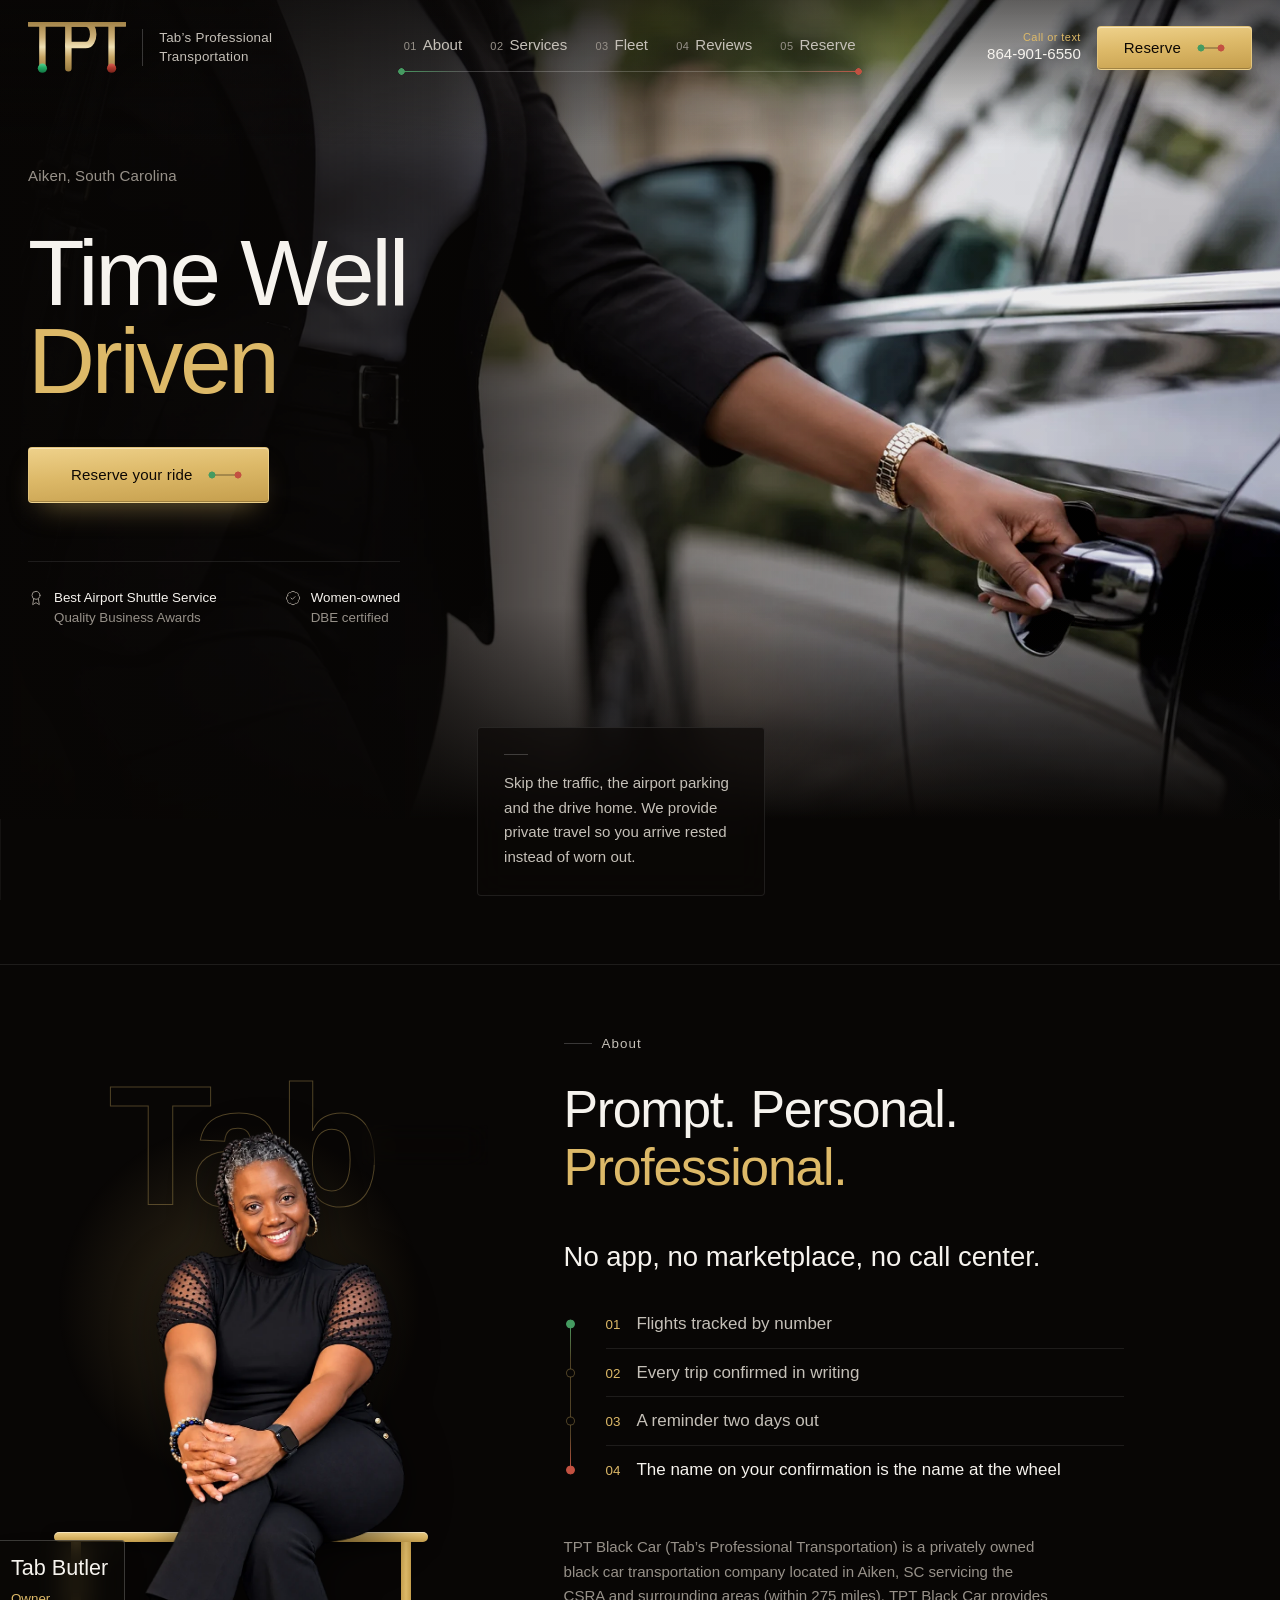
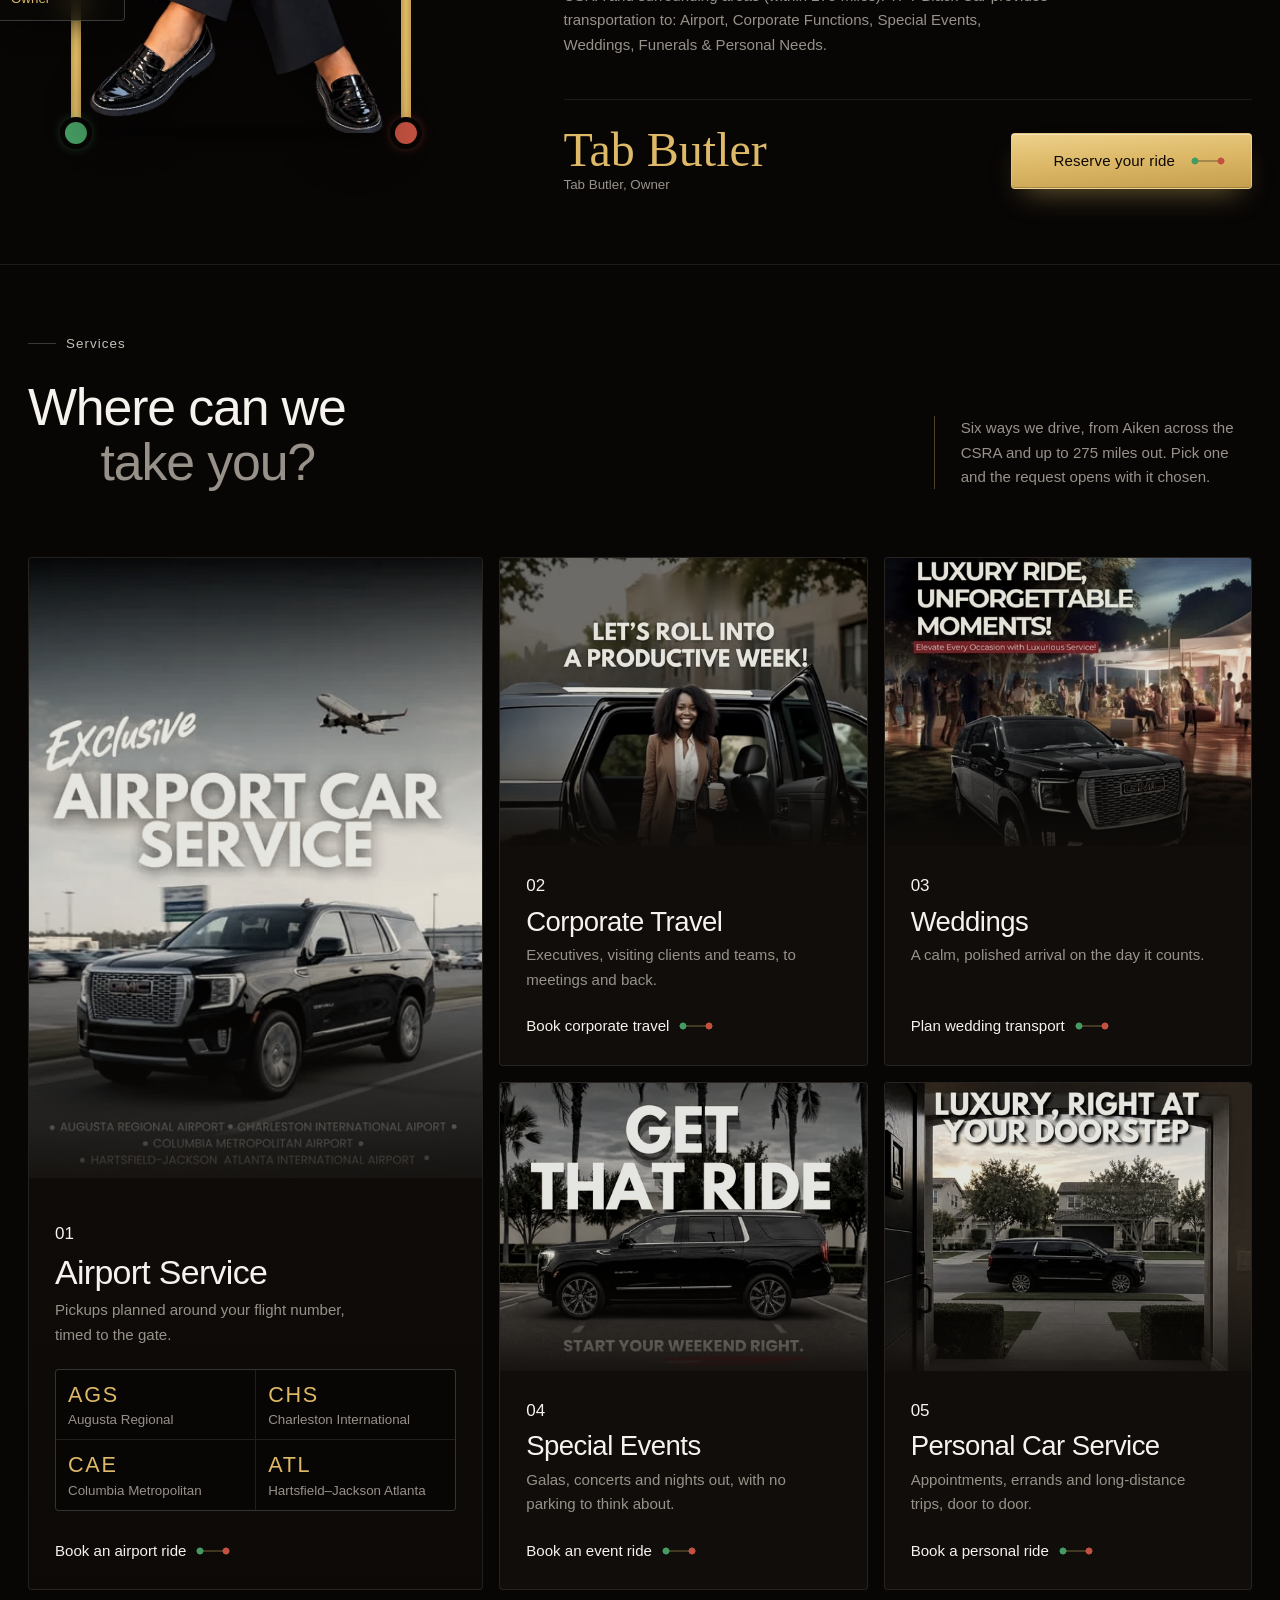
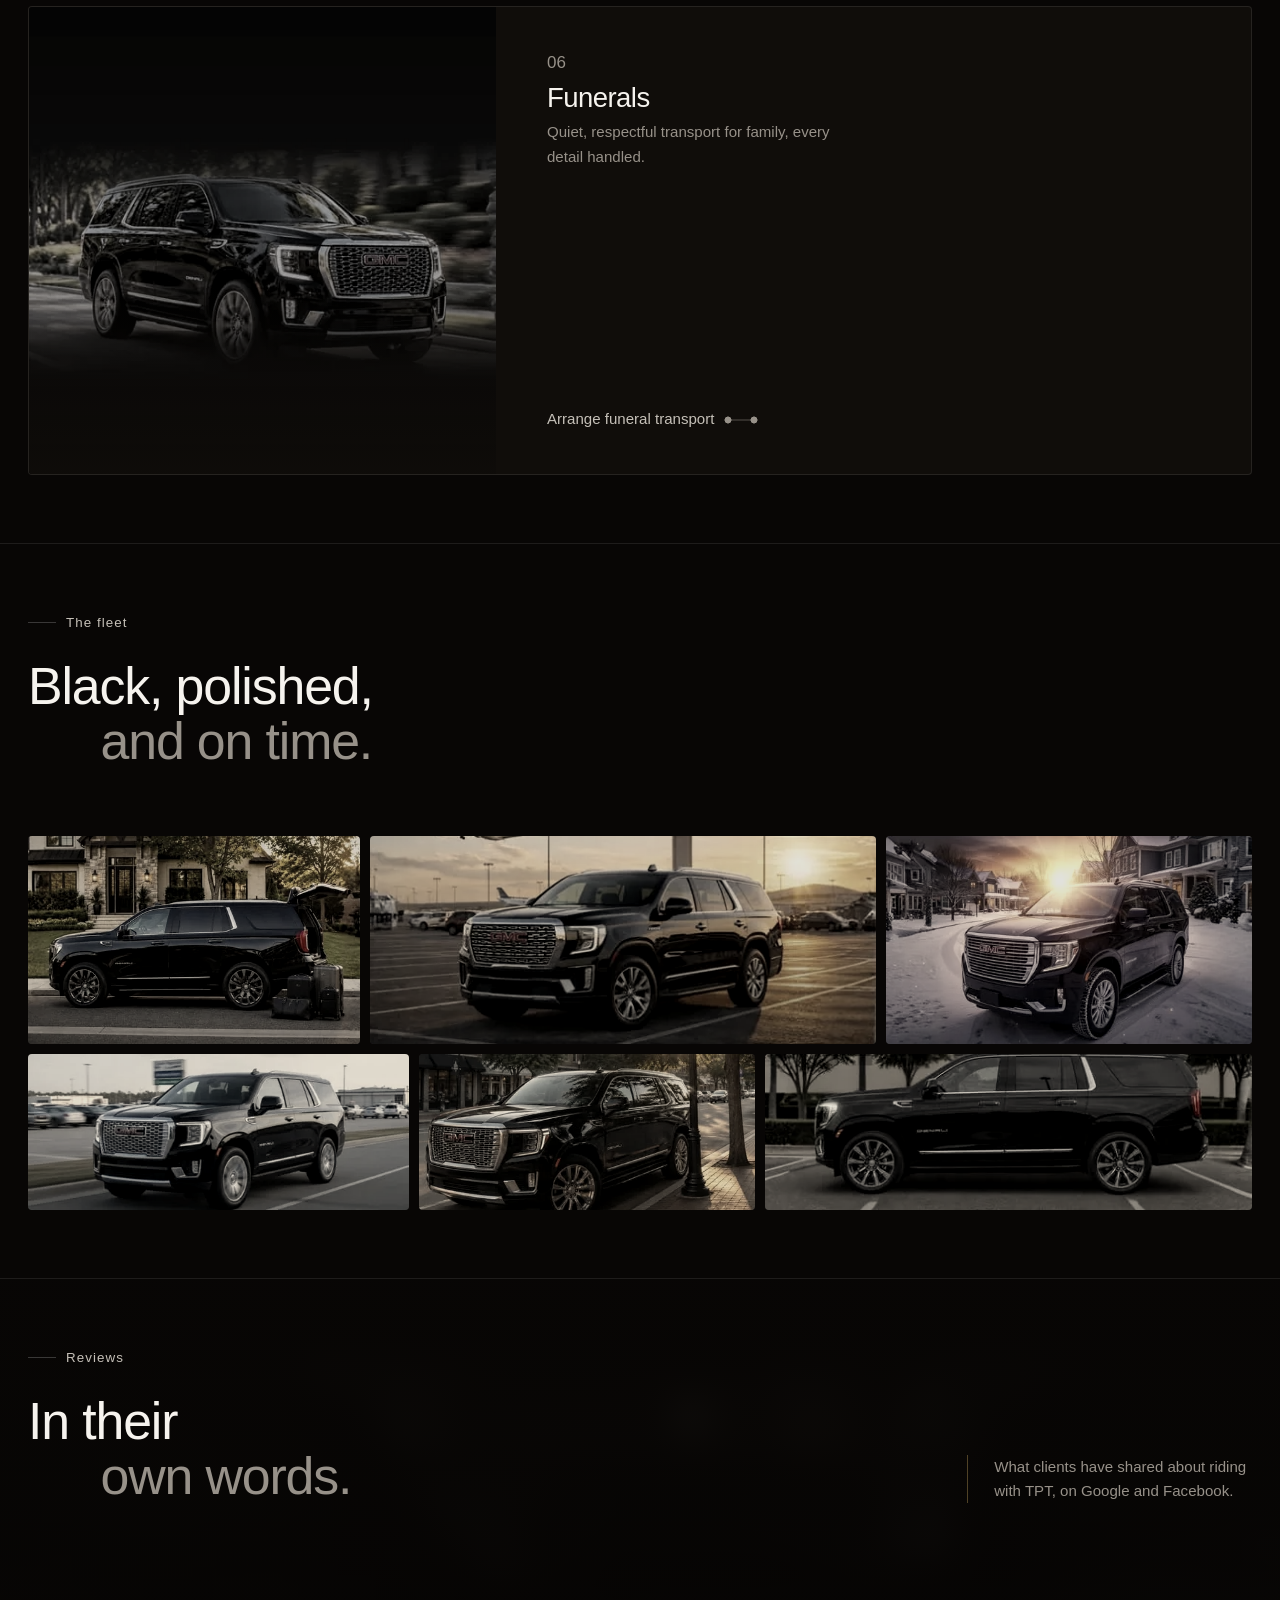
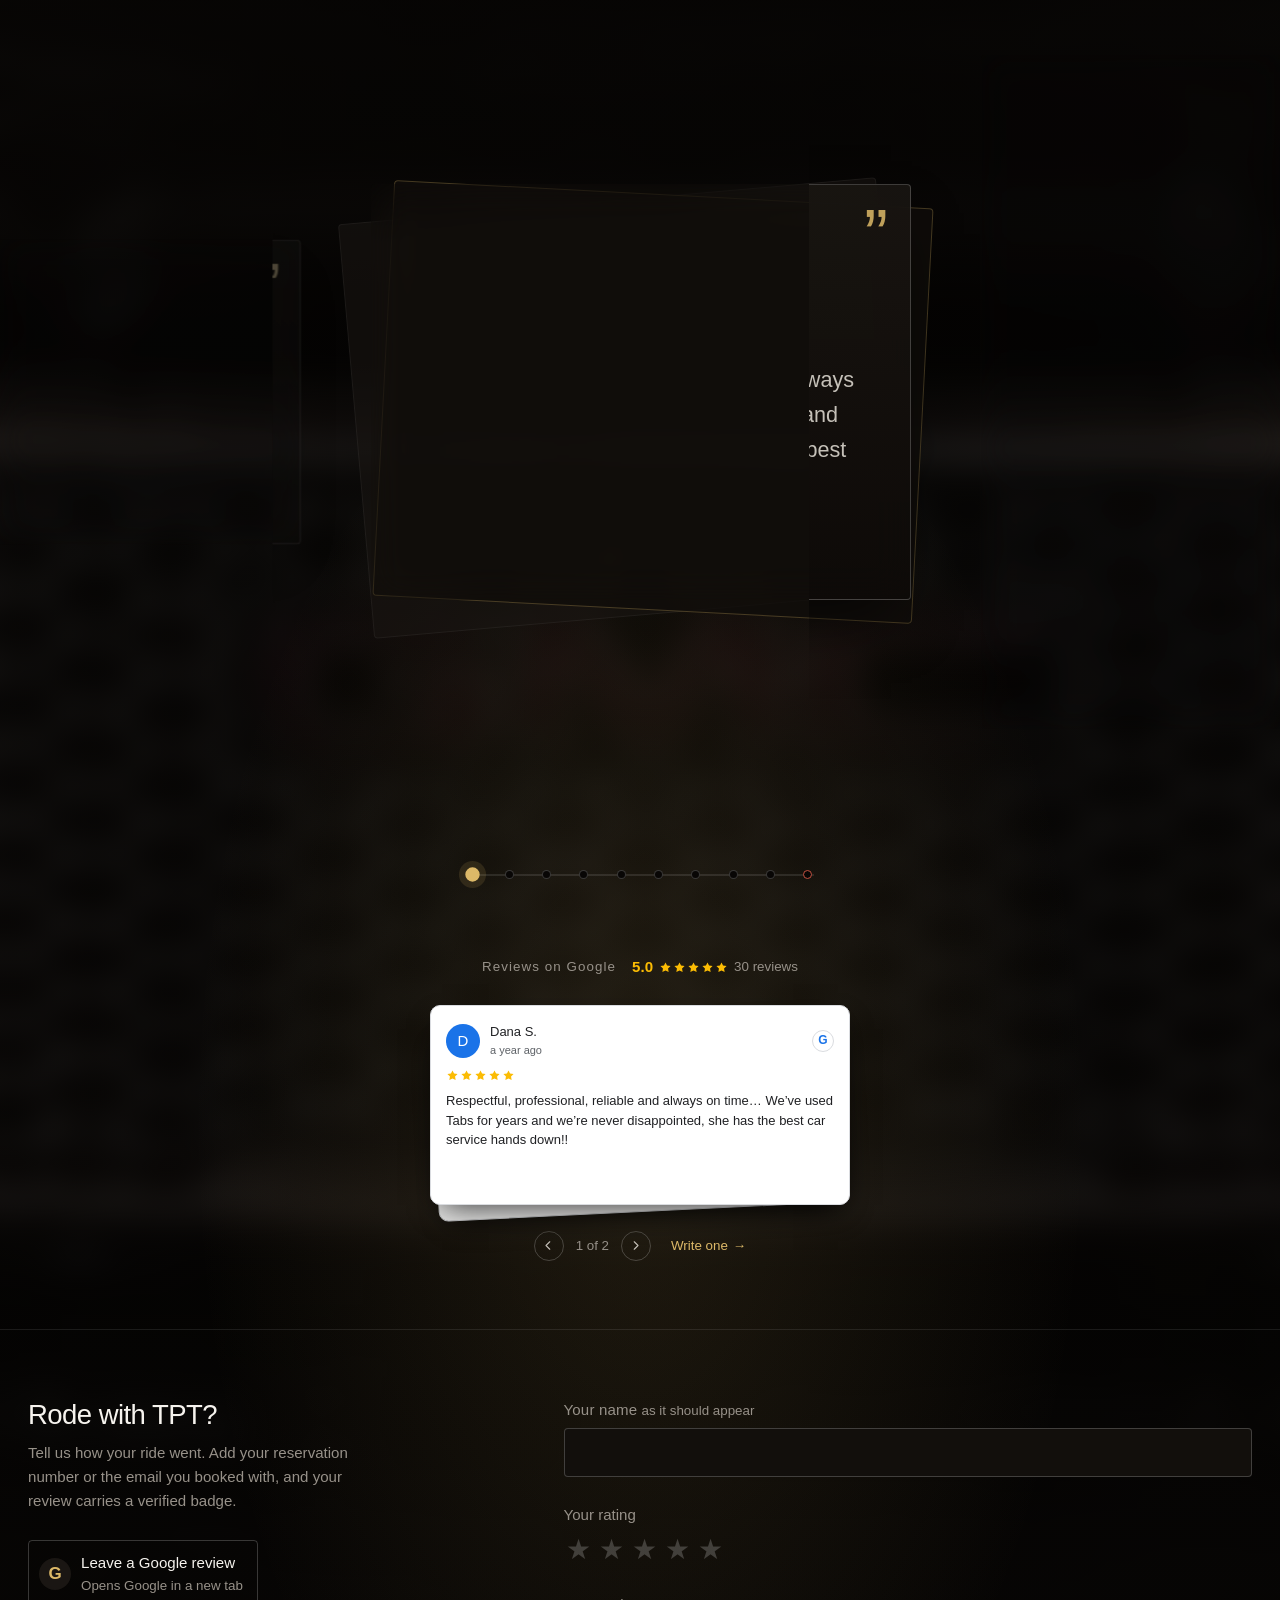
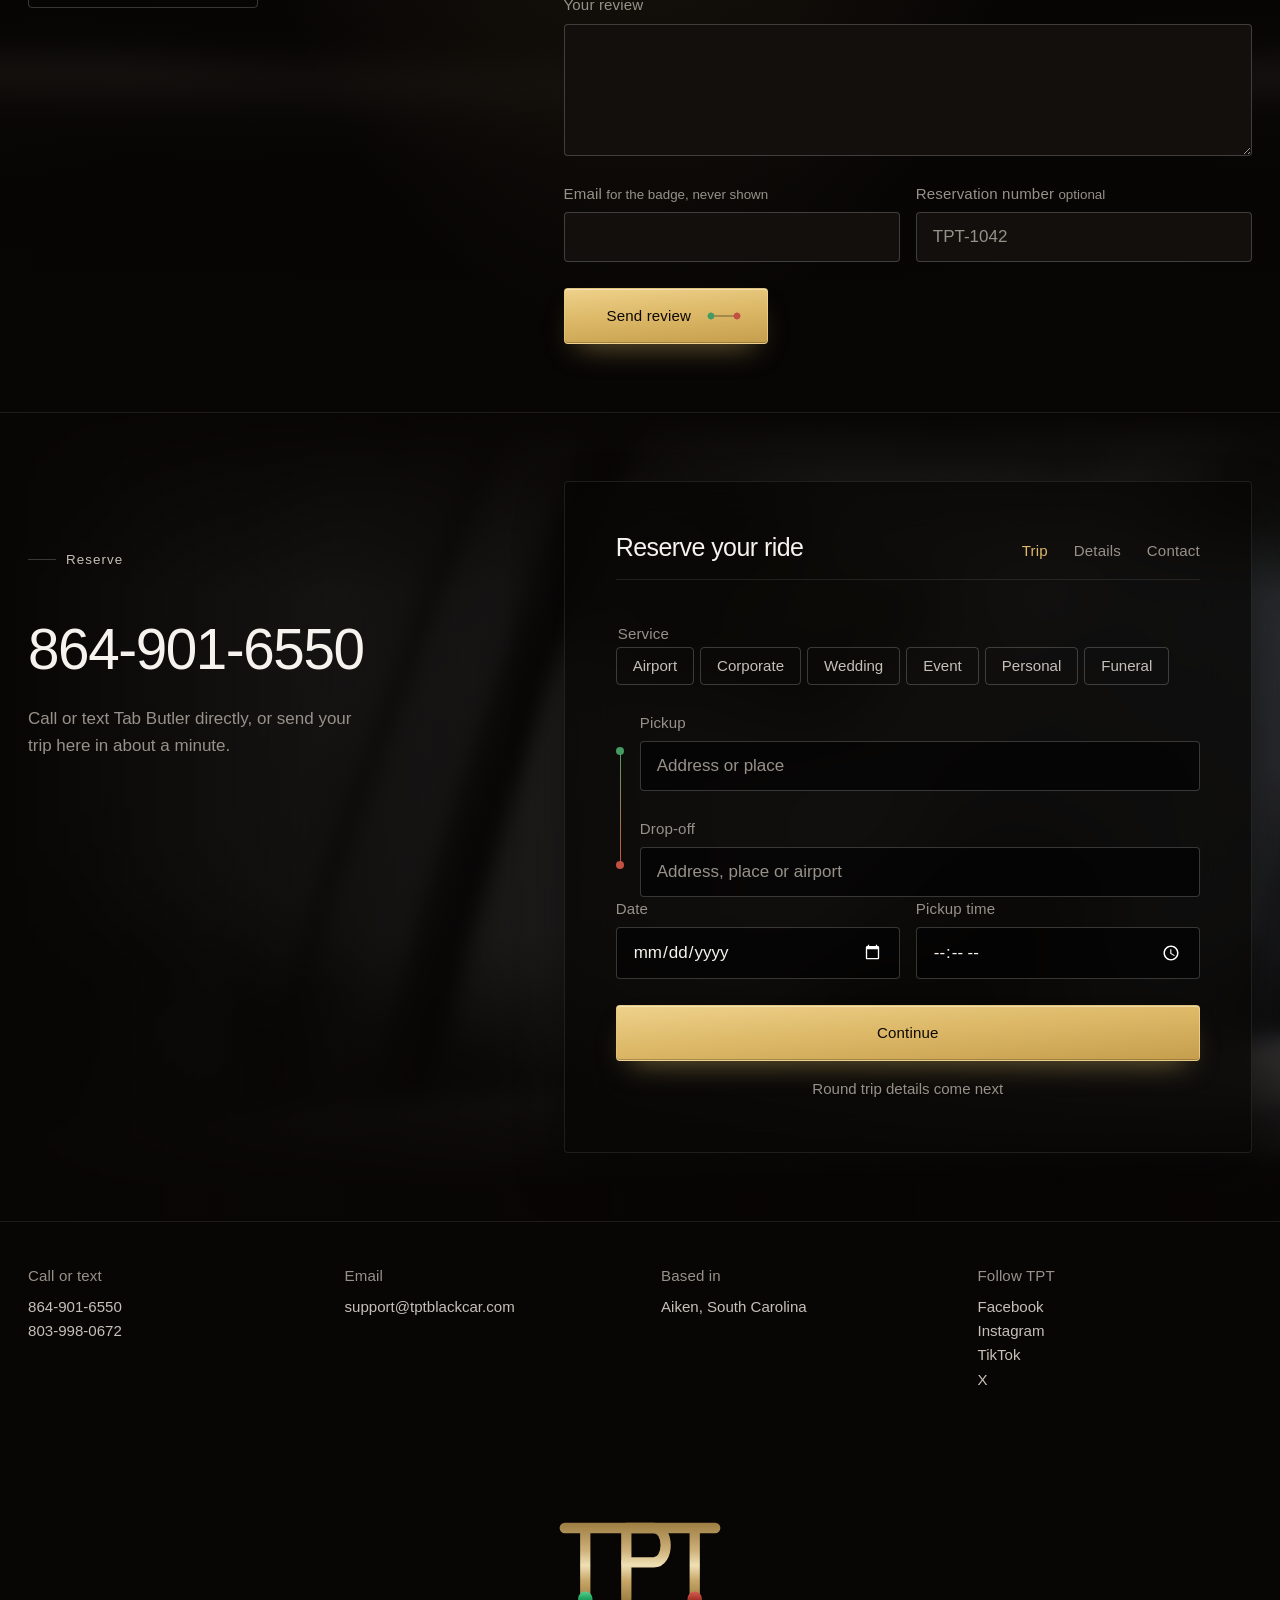
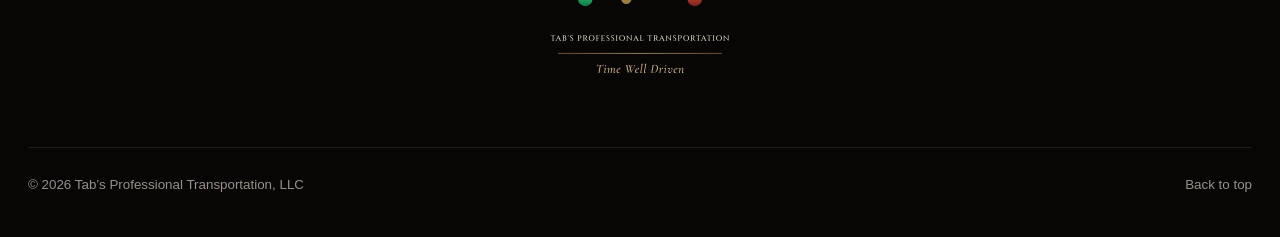
==== commit e86958aa: "Add files via upload" ====
--- a/index.html
+++ b/index.html
@@ -10,7 +10,9 @@
   <link rel="canonical" href="https://tptblackcar.com/">
   <meta name="robots" content="index, follow, max-image-preview:large, max-snippet:-1, max-video-preview:-1">
   <meta name="theme-color" content="#0B0B0C">
+  <link rel="icon" href="/favicon.ico" sizes="48x48">
   <link rel="icon" type="image/png" sizes="32x32" href="assets/favicon-32.png">
+  <link rel="icon" type="image/png" sizes="192x192" href="assets/icon-192.png">
   <link rel="apple-touch-icon" href="assets/apple-touch-icon.png">
 
   <!-- Social previews. og-image.jpg is 1200x630; replace that one file to change every share card. -->
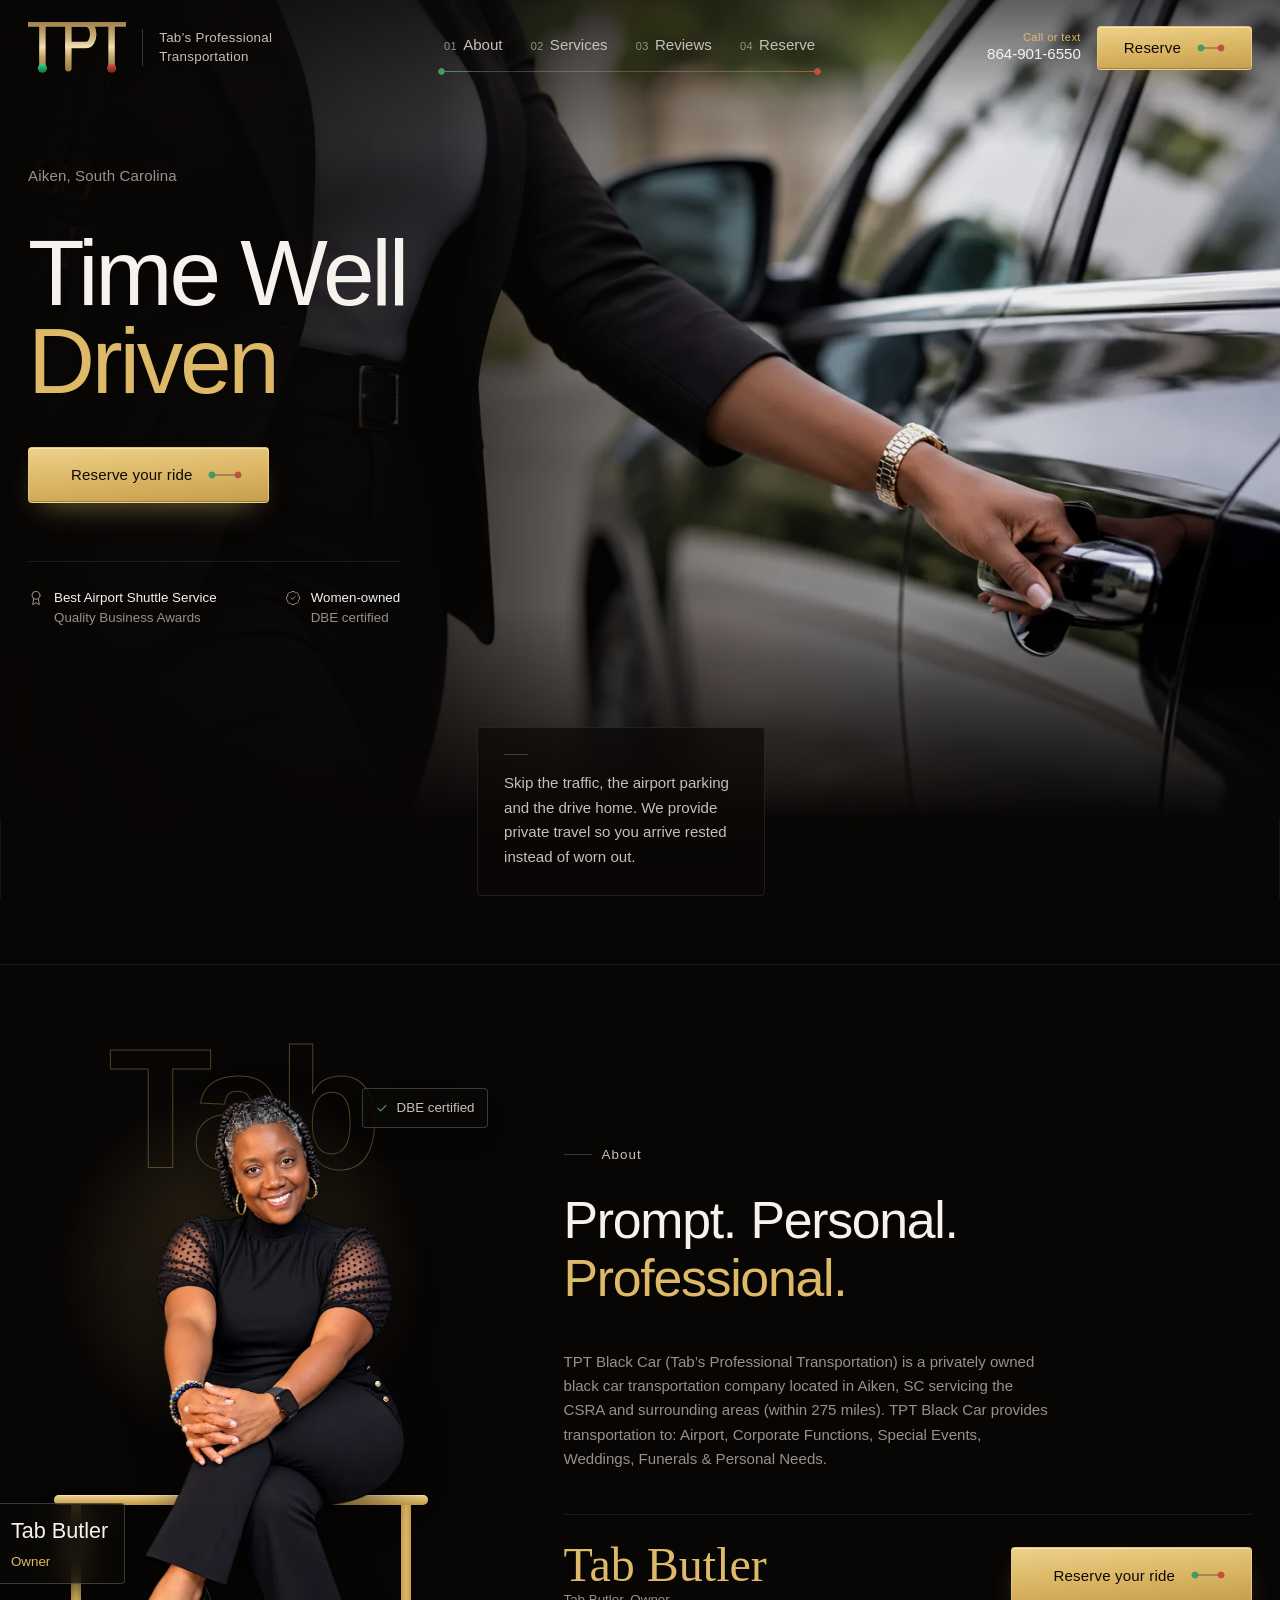
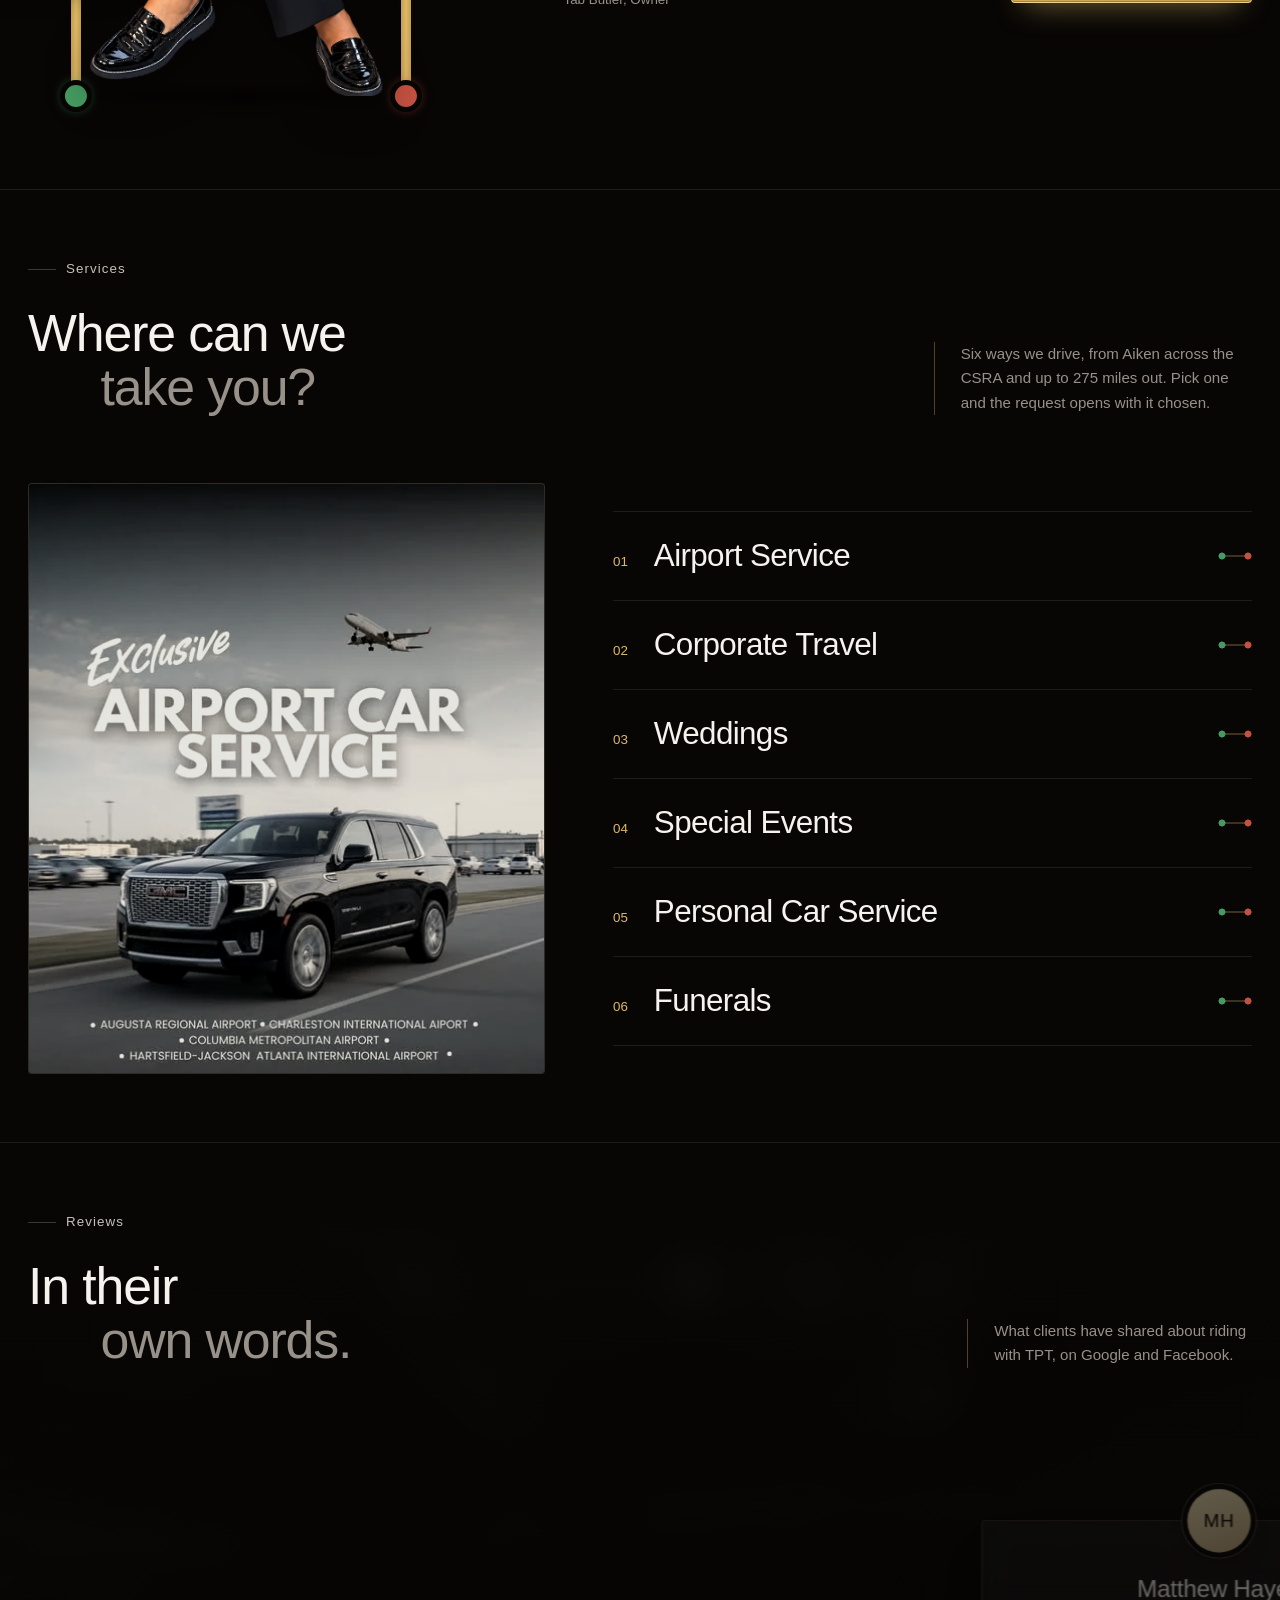
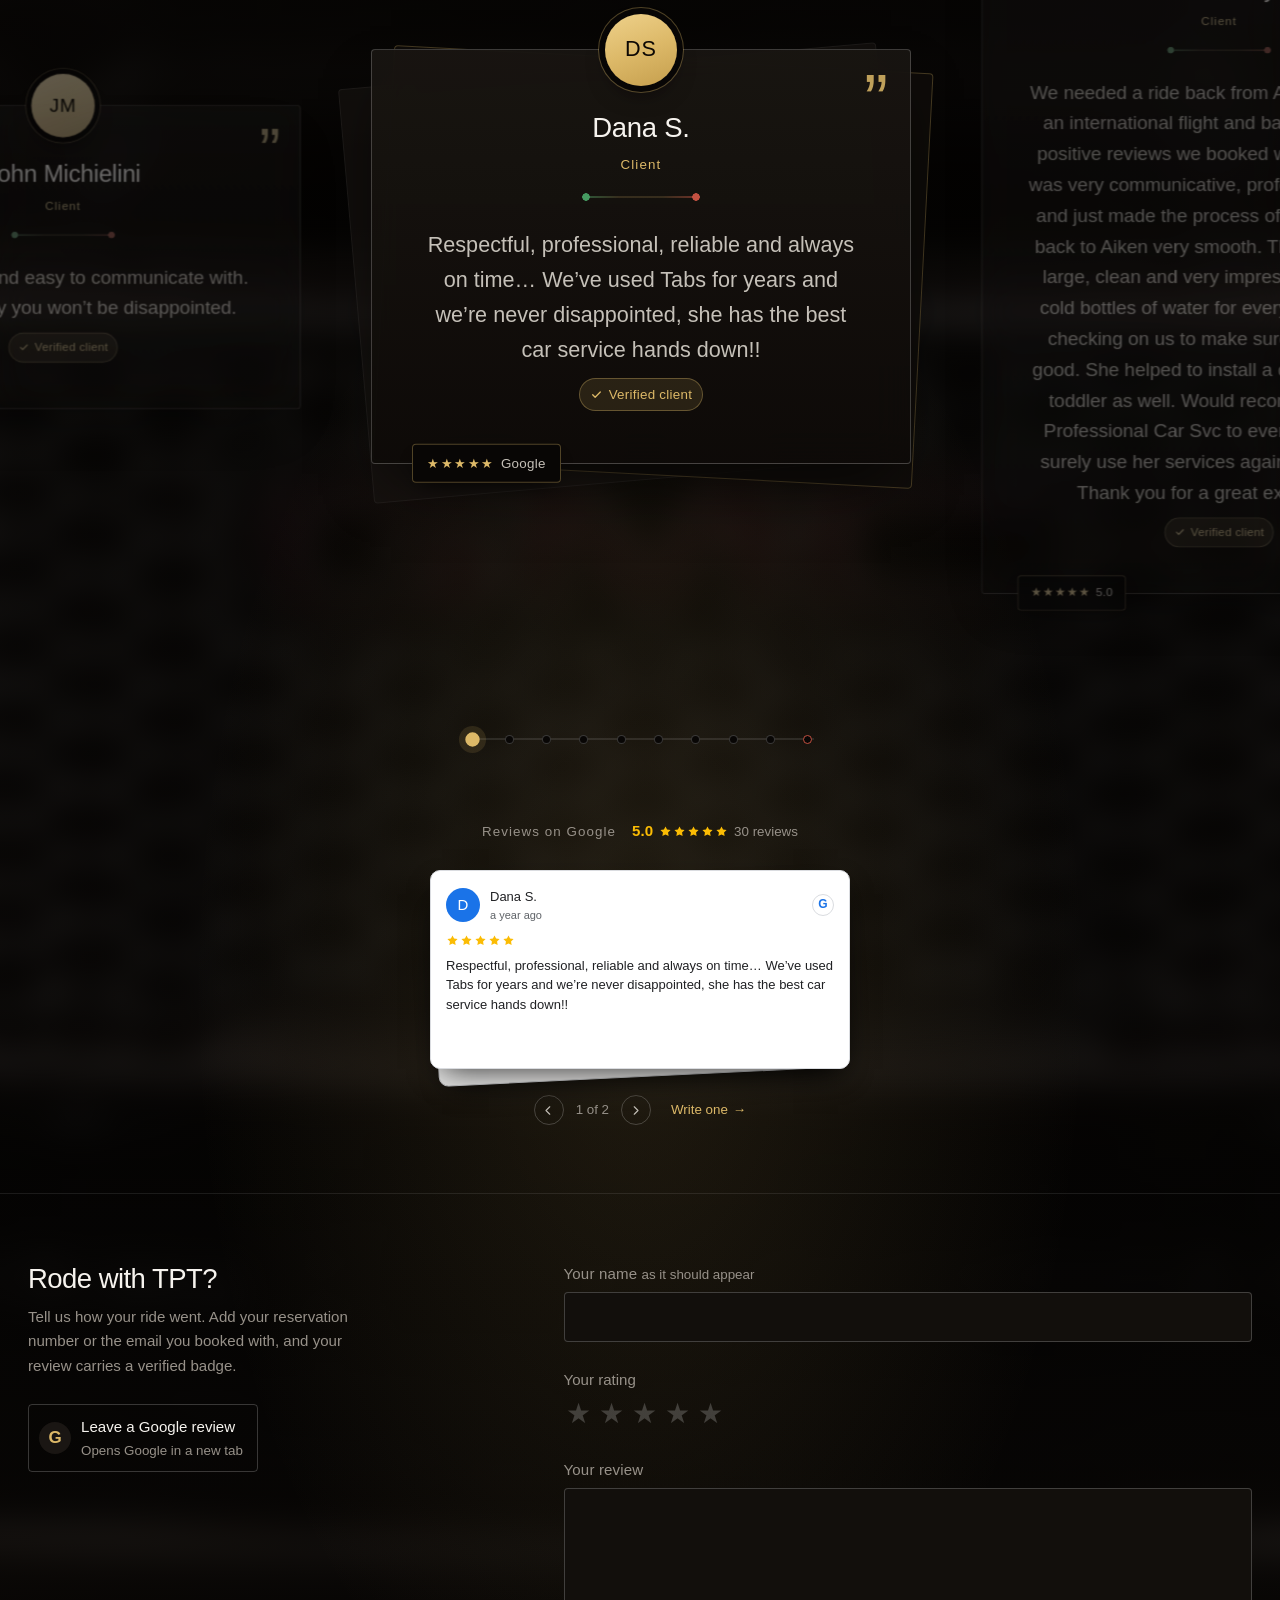
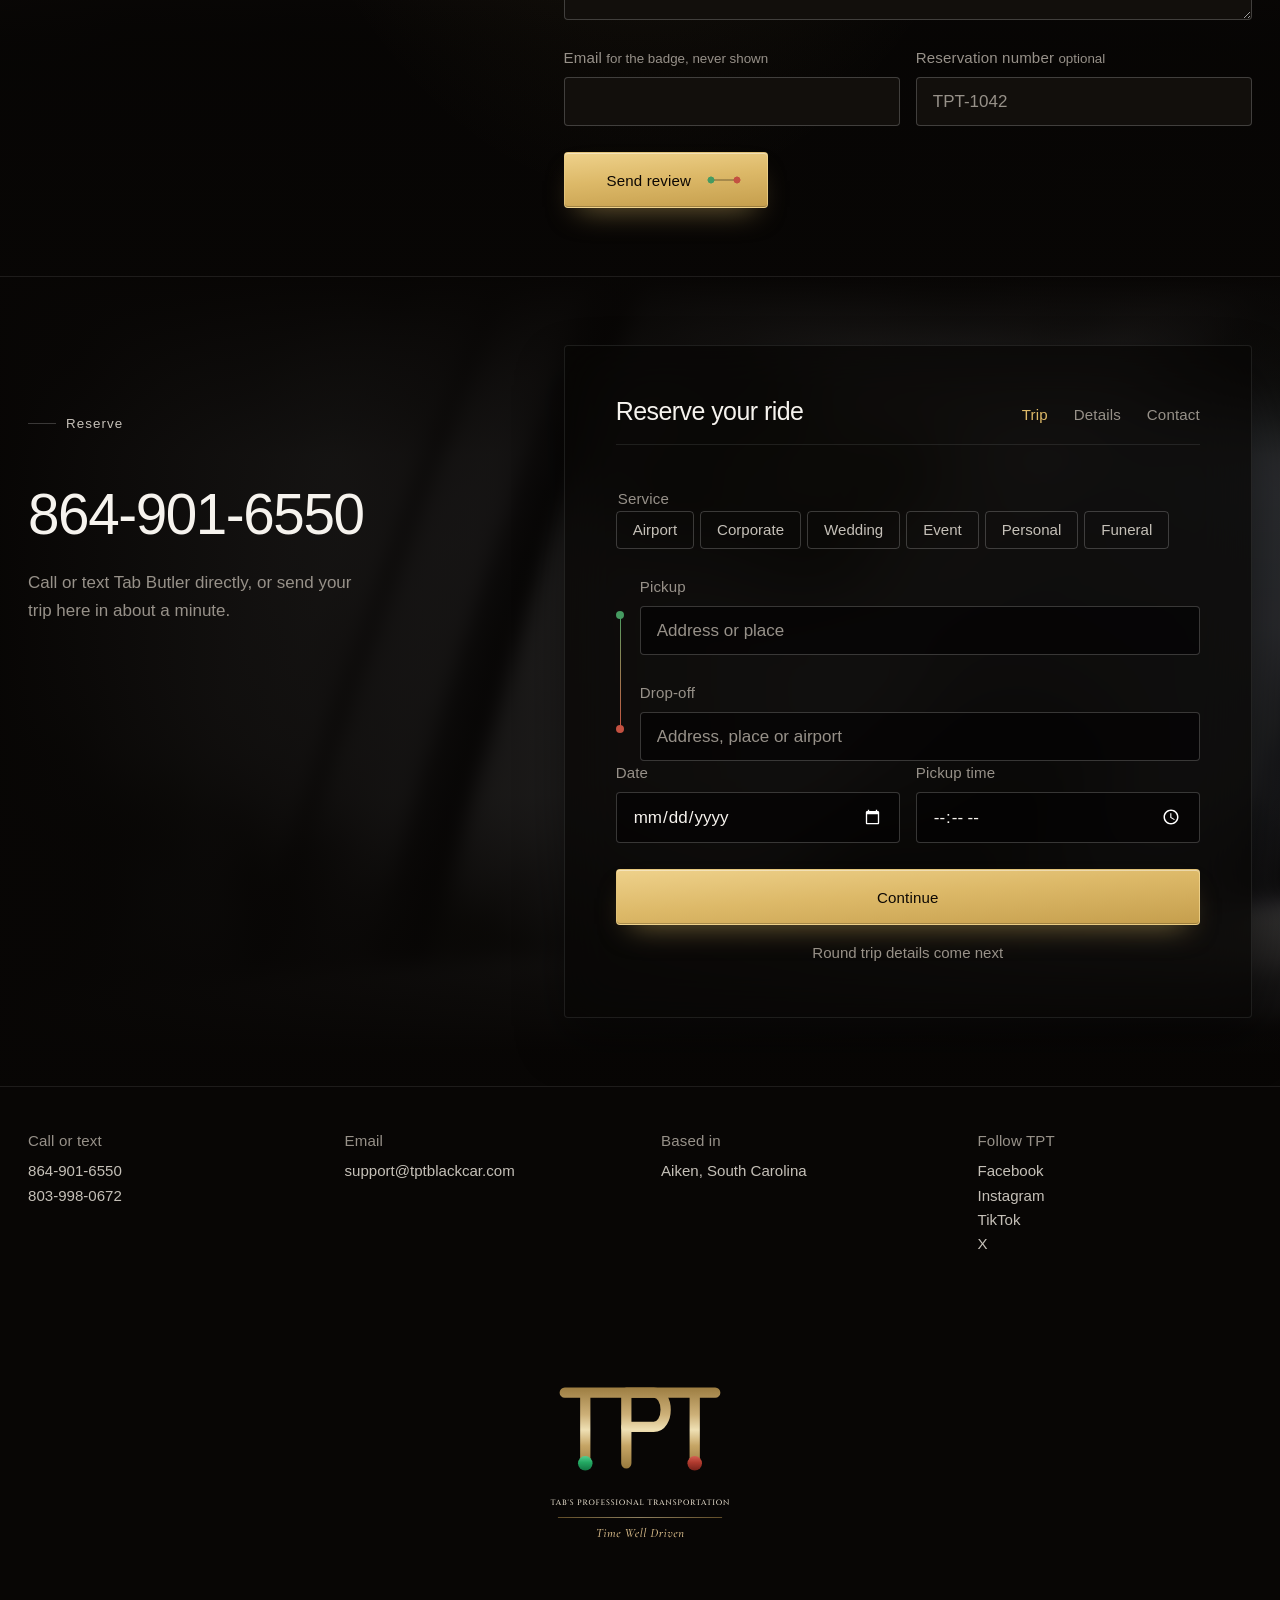
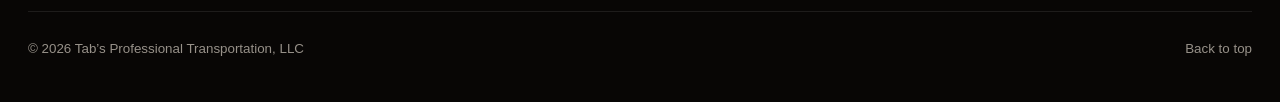
==== commit e11dd900: "Add files via upload" ====
--- a/index.html
+++ b/index.html
@@ -147,9 +147,8 @@
       <ol class="nav-route" role="list">
           <li><a href="#about" data-spy="about"><span class="nav-num">01</span>About</a></li>
           <li><a href="#services" data-spy="services"><span class="nav-num">02</span>Services</a></li>
-          <li><a href="#fleet" data-spy="fleet"><span class="nav-num">03</span>Fleet</a></li>
-          <li><a href="#reviews" data-spy="reviews"><span class="nav-num">04</span>Reviews</a></li>
-          <li><a href="#booking" data-spy="booking"><span class="nav-num">05</span>Reserve</a></li>
+          <li><a href="#reviews" data-spy="reviews"><span class="nav-num">03</span>Reviews</a></li>
+          <li><a href="#booking" data-spy="booking"><span class="nav-num">04</span>Reserve</a></li>
       </ol>
       <span class="nav-car" aria-hidden="true"></span>
     </nav>
@@ -168,9 +167,8 @@
     <ol class="menu-route" role="list">
         <li style="--i: 0"><a href="#about"><span class="menu-num">01</span><span class="menu-word">About</span><span class="menu-sub">The company, and who drives</span></a></li>
         <li style="--i: 1"><a href="#services"><span class="menu-num">02</span><span class="menu-word">Services</span><span class="menu-sub">Six ways we drive</span></a></li>
-        <li style="--i: 2"><a href="#fleet"><span class="menu-num">03</span><span class="menu-word">Fleet</span><span class="menu-sub">The black Yukon</span></a></li>
-        <li style="--i: 3"><a href="#reviews"><span class="menu-num">04</span><span class="menu-word">Reviews</span><span class="menu-sub">In their own words</span></a></li>
-        <li style="--i: 4"><a href="#booking"><span class="menu-num">05</span><span class="menu-word">Reserve</span><span class="menu-sub">Request a ride</span></a></li>
+        <li style="--i: 2"><a href="#reviews"><span class="menu-num">03</span><span class="menu-word">Reviews</span><span class="menu-sub">In their own words</span></a></li>
+        <li style="--i: 3"><a href="#booking"><span class="menu-num">04</span><span class="menu-word">Reserve</span><span class="menu-sub">Request a ride</span></a></li>
     </ol>
     <div class="menu-foot">
       <div class="menu-contact">
@@ -246,13 +244,6 @@
       <div class="about-copy">
         <p class="over">About</p>
         <h2 class="about-title"><span>Prompt.</span> <span>Personal.</span> <span class="gold">Professional.</span></h2>
-        <p class="about-lead">No app, no marketplace, no call center.</p>
-        <ol class="about-promise" role="list">
-          <li><span class="about-promise-num">01</span>Flights tracked by number</li>
-          <li><span class="about-promise-num">02</span>Every trip confirmed in writing</li>
-          <li><span class="about-promise-num">03</span>A reminder two days out</li>
-          <li><span class="about-promise-num">04</span>The name on your confirmation is the name at the wheel</li>
-        </ol>
         <p class="about-body">TPT Black Car (Tab&rsquo;s Professional Transportation) is a privately owned black car transportation company located in Aiken, SC servicing the CSRA and surrounding areas (within 275 miles). TPT Black Car provides transportation to: Airport, Corporate Functions, Special Events, Weddings, Funerals &amp; Personal Needs.</p>
         <div class="about-foot">
           <p class="about-sign"><span class="about-signature" aria-hidden="true">Tab Butler</span><span>Tab Butler, Owner</span></p>
@@ -265,8 +256,7 @@
     </div>
   </section>
 
-  <!-- Services: a bento of six. Airport leads as the tall feature with its departures board; four in a block
-       beside it; Funerals runs quietly across the foot. Every card shows its photo and books its own service. -->
+  <!-- Services: one airport photo beside the six services, listed by name. Each name books its own service. -->
   <section class="band services" id="services">
     <div class="wrap">
       <div class="svc-head">
@@ -276,89 +266,16 @@
         </div>
         <p class="svc-intro">Six ways we drive, from Aiken across the CSRA and up to 275 miles out. Pick one and the request opens with it chosen.</p>
       </div>
-      <ol class="svc-grid" role="list">
-        <li class="svc-card svc-card--feature">
-          <div class="svc-media"><picture><source srcset="assets/svc-airport.webp?v=4" type="image/webp"><img src="assets/svc-airport.jpg?v=4" alt="Black GMC Yukon Denali at an airport, with Augusta, Charleston, Columbia and Atlanta airports listed" width="512" height="586" loading="lazy"></picture></div>
-          <div class="svc-body">
-            <span class="svc-num">01</span>
-            <h3 class="svc-title">Airport Service</h3>
-            <p class="svc-desc">Pickups planned around your flight number, timed to the gate.</p>
-            <ul class="svc-board" aria-label="Airports we serve">
-              <li><b>AGS</b>Augusta Regional</li>
-              <li><b>CHS</b>Charleston International</li>
-              <li><b>CAE</b>Columbia Metropolitan</li>
-              <li><b>ATL</b>Hartsfield&ndash;Jackson Atlanta</li>
-            </ul>
-            <a class="svc-cta" href="#booking" data-service="Airport Service">Book an airport ride<span class="btn-route" aria-hidden="true"></span></a>
-          </div>
-        </li>
-        <li class="svc-card">
-          <div class="svc-media"><picture><source srcset="assets/svc-corporate.webp?v=3" type="image/webp"><img src="assets/svc-corporate.jpg?v=3" alt="A businesswoman with a coffee stepping out of a black SUV" width="526" height="432" loading="lazy"></picture></div>
-          <div class="svc-body">
-            <span class="svc-num">02</span>
-            <h3 class="svc-title">Corporate Travel</h3>
-            <p class="svc-desc">Executives, visiting clients and teams, to meetings and back.</p>
-            <a class="svc-cta" href="#booking" data-service="Corporate Function">Book corporate travel<span class="btn-route" aria-hidden="true"></span></a>
-          </div>
-        </li>
-        <li class="svc-card">
-          <div class="svc-media"><picture><source srcset="assets/svc-wedding.webp?v=2" type="image/webp"><img src="assets/svc-wedding.jpg?v=2" alt="Black GMC Yukon Denali at an evening garden celebration under string lights" width="512" height="468" loading="lazy"></picture></div>
-          <div class="svc-body">
-            <span class="svc-num">03</span>
-            <h3 class="svc-title">Weddings</h3>
-            <p class="svc-desc">A calm, polished arrival on the day it counts.</p>
-            <a class="svc-cta" href="#booking" data-service="Wedding">Plan wedding transport<span class="btn-route" aria-hidden="true"></span></a>
-          </div>
-        </li>
-        <li class="svc-card">
-          <div class="svc-media"><picture><source srcset="assets/svc-event.webp?v=2" type="image/webp"><img src="assets/svc-event.jpg?v=2" alt="Side view of a black GMC Yukon Denali" width="512" height="446" loading="lazy"></picture></div>
-          <div class="svc-body">
-            <span class="svc-num">04</span>
-            <h3 class="svc-title">Special Events</h3>
-            <p class="svc-desc">Galas, concerts and nights out, with no parking to think about.</p>
-            <a class="svc-cta" href="#booking" data-service="Special Event">Book an event ride<span class="btn-route" aria-hidden="true"></span></a>
-          </div>
-        </li>
-        <li class="svc-card">
-          <div class="svc-media"><picture><source srcset="assets/svc-personal.webp?v=2" type="image/webp"><img src="assets/svc-personal.jpg?v=2" alt="A black SUV parked outside a front door, seen from the doorway" width="512" height="488" loading="lazy"></picture></div>
-          <div class="svc-body">
-            <span class="svc-num">05</span>
-            <h3 class="svc-title">Personal Car Service</h3>
-            <p class="svc-desc">Appointments, errands and long-distance trips, door to door.</p>
-            <a class="svc-cta" href="#booking" data-service="Personal Car Service">Book a personal ride<span class="btn-route" aria-hidden="true"></span></a>
-          </div>
-        </li>
-        <li class="svc-card svc-card--quiet">
-          <div class="svc-media"><picture><source srcset="assets/svc-funeral.webp?v=2" type="image/webp"><img src="assets/svc-funeral.jpg?v=2" alt="A black GMC Yukon Denali on a quiet tree-lined street" width="512" height="512" loading="lazy"></picture></div>
-          <div class="svc-body">
-            <span class="svc-num">06</span>
-            <h3 class="svc-title">Funerals</h3>
-            <p class="svc-desc">Quiet, respectful transport for family, every detail handled.</p>
-            <a class="svc-cta" href="#booking" data-service="Funeral">Arrange funeral transport<span class="btn-route" aria-hidden="true"></span></a>
-          </div>
-        </li>
-      </ol>
-    </div>
-  </section>
-
-  <!-- Fleet: justified rows, each photo at its own aspect ratio so nothing is cropped. -->
-  <section class="band fleet" id="fleet">
-    <div class="wrap">
-      <div class="section-head">
-        <p class="over">The fleet</p>
-        <h2 class="stagger"><span>Black, polished,</span> <span class="dim">and on time.</span></h2>
-      </div>
-      <div class="fleet-grid">
-        <div class="fleet-row">
-          <figure class="fleet-shot" style="--r: 1.6"><picture><source srcset="assets/fleet-home.webp" type="image/webp"><img src="assets/fleet-home.jpg" alt="Black GMC Yukon Denali in a driveway, rear hatch open beside luggage" loading="lazy"></picture></figure>
-          <figure class="fleet-shot" style="--r: 2.438"><picture><source srcset="assets/fleet-airport-sunset.webp" type="image/webp"><img src="assets/fleet-airport-sunset.jpg" alt="Black GMC Yukon Denali at an airport at sunset" loading="lazy"></picture></figure>
-          <figure class="fleet-shot" style="--r: 1.766"><picture><source srcset="assets/fleet-snow.webp" type="image/webp"><img src="assets/fleet-snow.jpg" alt="Black GMC Yukon Denali on a snowy residential street" loading="lazy"></picture></figure>
-        </div>
-        <div class="fleet-row">
-          <figure class="fleet-shot" style="--r: 2.438"><picture><source srcset="assets/fleet-airport-curb.webp" type="image/webp"><img src="assets/fleet-airport-curb.jpg" alt="Black GMC Yukon Denali waiting at an airport curb" loading="lazy"></picture></figure>
-          <figure class="fleet-shot" style="--r: 2.151"><picture><source srcset="assets/fleet-street.webp" type="image/webp"><img src="assets/fleet-street.jpg" alt="Black GMC Yukon Denali parked on a brick downtown sidewalk" loading="lazy"></picture></figure>
-          <figure class="fleet-shot" style="--r: 3.122"><picture><source srcset="assets/fleet-profile.webp" type="image/webp"><img src="assets/fleet-profile.jpg" alt="Side view of a black GMC Yukon Denali in a parking lot" loading="lazy"></picture></figure>
-        </div>
+      <div class="svc-layout">
+        <figure class="svc-photo"><picture><source srcset="assets/svc-airport.webp?v=4" type="image/webp"><img src="assets/svc-airport.jpg?v=4" alt="Black GMC Yukon Denali at an airport pickup" width="512" height="586" loading="lazy"></picture></figure>
+        <ol class="svc-list" role="list">
+          <li><a href="#booking" data-service="Airport Service"><span class="svc-num">01</span><span class="svc-name">Airport Service</span><span class="btn-route" aria-hidden="true"></span></a></li>
+          <li><a href="#booking" data-service="Corporate Function"><span class="svc-num">02</span><span class="svc-name">Corporate Travel</span><span class="btn-route" aria-hidden="true"></span></a></li>
+          <li><a href="#booking" data-service="Wedding"><span class="svc-num">03</span><span class="svc-name">Weddings</span><span class="btn-route" aria-hidden="true"></span></a></li>
+          <li><a href="#booking" data-service="Special Event"><span class="svc-num">04</span><span class="svc-name">Special Events</span><span class="btn-route" aria-hidden="true"></span></a></li>
+          <li><a href="#booking" data-service="Personal Car Service"><span class="svc-num">05</span><span class="svc-name">Personal Car Service</span><span class="btn-route" aria-hidden="true"></span></a></li>
+          <li><a href="#booking" data-service="Funeral"><span class="svc-num">06</span><span class="svc-name">Funerals</span><span class="btn-route" aria-hidden="true"></span></a></li>
+        </ol>
       </div>
     </div>
   </section>
--- a/styles.css
+++ b/styles.css
@@ -251,72 +251,31 @@
 .about-copy { display: flex; flex-direction: column; align-items: flex-start; }
 .about-title { display: flex; flex-wrap: wrap; column-gap: 0.28em; max-width: none; font-size: var(--text-section); font-weight: 300; line-height: var(--leading-tight); letter-spacing: -0.025em; }
 .about-title .gold { color: var(--color-gold); }
-.about-lead { margin: var(--space-xl) 0 var(--space-lg); font-family: var(--font-display); font-size: var(--text-xl); font-weight: 300; line-height: 1.3; color: var(--color-ink); }
-/* The four promises as stops on a route: green first, red last, gold between. */
-.about-promise { position: relative; display: grid; gap: 0; width: 100%; max-width: 560px; margin: 0; padding: 0 0 0 var(--space-xl); list-style: none; }
-.about-promise::before { content: ""; position: absolute; left: 6px; top: 22px; bottom: 22px; width: 1px; background: linear-gradient(180deg, var(--color-depart), var(--color-gold-line) 25%, var(--color-gold-line) 75%, var(--color-arrive)); }
-.about-promise li { position: relative; display: flex; align-items: baseline; gap: var(--space-md); padding-block: var(--space-sm); border-block-end: var(--rule-hair) solid var(--color-rule); font-size: var(--text-md); color: var(--color-ink-2); }
-.about-promise li:last-child { border-block-end: 0; color: var(--color-ink); }
-.about-promise li::before { content: ""; position: absolute; left: calc(-1 * var(--space-xl) + 2px); top: 50%; width: 9px; height: 9px; translate: 0 -50%; border: var(--rule-hair) solid var(--color-gold-line); border-radius: var(--radius-round); background: var(--color-paper); }
-.about-promise li:first-child::before { background: var(--color-depart); border-color: var(--color-depart); }
-.about-promise li:last-child::before { background: var(--color-arrive); border-color: var(--color-arrive); }
-.about-promise-num { flex: none; font-size: var(--text-xs); font-variant-numeric: tabular-nums; color: var(--color-gold); }
 .about-body { max-width: 58ch; margin: var(--space-xl) 0 0; font-size: var(--text-sm); line-height: var(--leading-body); color: var(--color-muted); }
 .about-foot { display: flex; flex-wrap: wrap; align-items: center; justify-content: space-between; gap: var(--space-lg); width: 100%; margin-block-start: var(--space-xl); padding-block-start: var(--space-lg); border-block-start: var(--rule-hair) solid var(--color-rule); }
 .about-sign { display: flex; flex-direction: column; margin: 0; font-size: var(--text-xs); color: var(--color-muted); }
 .about-signature { font-family: "Mrs Saint Delafield", cursive; font-size: 3rem; line-height: 1; color: var(--color-gold); }
 
-/* ---------- Services: a bento of six cards ----------
-   Hierarchy does the work: Airport, the award-winning core, is the tall feature with a departures
-   board; four peers share a block beside it; Funerals runs quietly across the foot, muted and gold-free.
-   Each card shows its own photo (nothing hides behind hover) and its one action books that service.
-   The action's ::after stretches over the card, so the whole card is the target. */
+/* ---------- Services: one photo, six names ----------
+   A single airport photo sits beside the list so the section shows the car once. Each row is a
+   link that books its service; the gold route grows on hover like the other links on the page. */
 .svc-head { display: flex; flex-wrap: wrap; justify-content: space-between; align-items: end; gap: var(--space-lg) var(--space-3xl); margin-block-end: var(--space-2xl); }
 .svc-head h2 { font-weight: 300; }
 .svc-intro { max-width: 38ch; margin: 0; padding-inline-start: var(--space-lg); border-inline-start: var(--rule-hair) solid var(--color-gold-line); font-size: var(--text-sm); line-height: var(--leading-body); color: var(--color-muted); }
 
-.svc-grid { display: grid; grid-template-columns: minmax(0, 1fr) minmax(0, 0.809fr) minmax(0, 0.809fr); gap: var(--space-md); margin: 0; padding: 0; list-style: none; }
-.svc-card { position: relative; display: flex; flex-direction: column; overflow: hidden; border: var(--rule-hair) solid var(--color-rule); border-radius: var(--radius-card); background: var(--color-paper-2); transition: translate var(--dur-short) var(--ease-out), border-color var(--dur-short) var(--ease-out), box-shadow var(--dur-short) var(--ease-out); }
-.svc-card--feature { grid-column: 1; grid-row: 1 / span 2; background: linear-gradient(180deg, var(--color-paper-2), oklch(14.5% 0.007 64)); }
-.svc-card--quiet { grid-column: 1 / -1; flex-direction: row; }
-
-.svc-media { position: relative; aspect-ratio: 1.272; overflow: hidden; background: var(--color-paper-3); }
-.svc-card--feature .svc-media { flex: 1 1 auto; aspect-ratio: auto; min-height: 380px; }
-.svc-card--quiet .svc-media { flex: 0 0 38.2%; aspect-ratio: auto; min-height: 260px; }
-.svc-media::after { content: ""; position: absolute; inset: 0; background: linear-gradient(180deg, transparent 60%, oklch(16.2% 0.008 66 / 85%)); pointer-events: none; }
-.svc-media picture, .svc-media img { display: block; width: 100%; height: 100%; }
-/* Anchored to the top so each poster keeps its headline; any trim comes off the bottom. */
-.svc-media img { object-fit: cover; object-position: 50% 0; filter: saturate(0.55) sepia(0.14) brightness(0.88) contrast(1.05); transition: filter var(--dur-long) var(--ease-out), scale var(--dur-long) var(--ease-out); }
-.svc-card--quiet .svc-media img { object-position: 50% 50%; filter: saturate(0.2) brightness(0.8) contrast(1.05); }
-
-.svc-body { position: relative; flex: 1; display: flex; flex-direction: column; align-items: flex-start; gap: var(--space-xs); padding: var(--space-lg); }
-.svc-card--feature .svc-body { padding: var(--space-xl) var(--space-lg) var(--space-lg); }
-.svc-card--quiet .svc-body { justify-content: center; padding: var(--space-xl) clamp(24px, 4vw, 56px); }
-.svc-card--quiet .svc-num { color: var(--color-muted); }
-.svc-title { margin: 0; font-family: var(--font-display); font-size: clamp(1.375rem, 0.9vw + 1rem, 1.75rem); font-weight: 300; line-height: 1.15; letter-spacing: -0.02em; color: var(--color-ink); }
-.svc-card--feature .svc-title { font-size: clamp(1.75rem, 1.4vw + 1rem, 2.5rem); }
-.svc-desc { max-width: 36ch; margin: 0; font-size: var(--text-sm); line-height: var(--leading-body); color: var(--color-muted); }
-
-/* Departures board: the airports Tab runs to, by code. */
-.svc-board { display: grid; grid-template-columns: repeat(2, minmax(0, 1fr)); gap: 1px; width: 100%; margin: var(--space-md) 0 var(--space-xs); padding: 0; list-style: none; border: var(--rule-hair) solid var(--color-rule); border-radius: var(--radius-inner); background: var(--color-rule); overflow: hidden; }
-.svc-board li { display: flex; flex-direction: column; gap: 2px; padding: 10px 12px; background: var(--color-paper); font-size: var(--text-xs); line-height: 1.35; color: var(--color-muted); }
-.svc-board b { font-family: var(--font-display); font-size: var(--text-lg); font-weight: 500; letter-spacing: 0.08em; font-variant-numeric: tabular-nums; color: var(--color-gold); }
-
-.svc-cta { display: inline-flex; align-items: center; gap: var(--space-sm); margin-block-start: auto; padding-block-start: var(--space-md); font-size: var(--text-sm); font-weight: 500; color: var(--color-ink); text-decoration: none; }
-.svc-cta::after { content: ""; position: absolute; inset: 0; z-index: 1; }
-.svc-cta .btn-route { color: var(--color-gold); }
-.svc-card--quiet .svc-cta { color: var(--color-ink-2); }
-.svc-card--quiet .svc-cta .btn-route { color: var(--color-muted); }
-.svc-card--quiet .svc-cta .btn-route::after { background: radial-gradient(circle at 4px 50%, var(--color-muted) 3.2px, transparent 3.8px), radial-gradient(circle at calc(100% - 4px) 50%, var(--color-muted) 3.2px, transparent 3.8px); }
-
-/* Feedback: the card lifts, its edge turns gold, the photo comes up to full colour, the route stretches. */
-.svc-card:hover, .svc-card:has(.svc-cta:focus-visible) { translate: 0 -3px; border-color: var(--color-gold-line); box-shadow: 0 22px 44px -22px oklch(0% 0 0 / 80%); }
-.svc-card:hover .svc-media img, .svc-card:has(.svc-cta:focus-visible) .svc-media img { filter: saturate(1) brightness(1) contrast(1.02); scale: 1.03; }
-.svc-card:hover .btn-route, .svc-card:has(.svc-cta:focus-visible) .btn-route { width: 52px; }
-.svc-cta:focus-visible { outline: none; }
-.svc-card:has(.svc-cta:focus-visible) { outline: 2px solid var(--color-focus); outline-offset: 3px; }
-.svc-card--quiet:hover, .svc-card--quiet:has(.svc-cta:focus-visible) { border-color: var(--color-rule-strong); }
-.svc-card--quiet:hover .svc-media img { filter: saturate(0.35) brightness(0.9) contrast(1.04); scale: 1.02; }
+.svc-layout { display: grid; grid-template-columns: minmax(0, 0.809fr) minmax(0, 1fr); gap: var(--space-2xl); align-items: stretch; }
+.svc-photo { position: relative; margin: 0; overflow: hidden; border: var(--rule-hair) solid var(--color-rule); border-radius: var(--radius-card); background: var(--color-paper-3); }
+.svc-photo picture, .svc-photo img { display: block; width: 100%; height: 100%; }
+.svc-photo img { object-fit: cover; object-position: 50% 0; filter: saturate(0.55) sepia(0.14) brightness(0.88) contrast(1.05); }
+.svc-list { display: flex; flex-direction: column; justify-content: center; margin: 0; padding: 0; list-style: none; }
+.svc-list li { border-block-end: var(--rule-hair) solid var(--color-rule); }
+.svc-list li:first-child { border-block-start: var(--rule-hair) solid var(--color-rule); }
+.svc-list a { display: flex; align-items: baseline; gap: var(--space-lg); padding-block: var(--space-lg); color: var(--color-ink); text-decoration: none; transition: color var(--dur-short) var(--ease-out); }
+.svc-num { flex: none; font-size: var(--text-xs); font-variant-numeric: tabular-nums; color: var(--color-gold); }
+.svc-name { flex: 1; font-family: var(--font-display); font-size: clamp(1.375rem, 1.2vw + 1rem, 2.25rem); font-weight: 300; line-height: 1.15; letter-spacing: -0.02em; }
+.svc-list .btn-route { align-self: center; color: var(--color-gold); }
+.svc-list a:hover .svc-name, .svc-list a:focus-visible .svc-name { color: var(--color-gold); }
+.svc-list a:hover .btn-route, .svc-list a:focus-visible .btn-route { width: 52px; }
 
 /* ---------- Reserve: the request on glass, over the car ---------- */
 
@@ -431,13 +390,6 @@
 
 /* ---------- Responsive ---------- */
 
-/* Fleet: justified rows. Each shot grows by its aspect ratio, so a row shares one height and fills the width. */
-.fleet-grid { display: flex; flex-direction: column; gap: var(--space-sm); }
-.fleet-row { display: flex; gap: var(--space-sm); }
-.fleet-shot { flex: var(--r) 1 0; aspect-ratio: var(--r); margin: 0; overflow: hidden; border-radius: var(--radius-card); background: var(--color-paper-2); box-shadow: inset 0 0 0 var(--rule-hair) var(--color-rule); }
-.fleet-shot picture, .fleet-shot img { display: block; width: 100%; height: 100%; }
-.fleet-shot img { object-fit: cover; filter: saturate(0.42) sepia(0.2) brightness(0.86) contrast(1.06); transition: filter var(--dur-long) var(--ease-out), scale var(--dur-long) var(--ease-out); }
-.fleet-shot:hover img { filter: saturate(0.9) brightness(0.98) contrast(1.04); scale: 1.03; }
 @media (max-width: 48rem) {
   .write { grid-template-columns: minmax(0, 1fr); gap: var(--space-lg); }
   :root { --header-h: 72px; }
@@ -449,8 +401,6 @@
   .about-name { left: -4cqw; }
   .about-chip { right: -4cqw; }
   .about-foot { flex-direction: column; align-items: flex-start; }
-  .fleet-row { flex-direction: column; }
-  .fleet-shot { flex: none; }
 }
 
 /* Reviews: a spotlight carousel over the night terminal. The centred card is lit; its neighbours sit back.
@@ -619,9 +569,7 @@
   .menu-btn { display: inline-flex; }
   .about-grid { grid-template-columns: minmax(0, 1fr); gap: var(--space-2xl); }
   .about-stage { width: min(100%, 420px); justify-self: center; }
-  .svc-grid { grid-template-columns: repeat(2, minmax(0, 1fr)); }
-  .svc-card--feature { grid-column: 1 / -1; grid-row: auto; flex-direction: row; }
-  .svc-card--feature .svc-media { flex: 0 0 38.2%; aspect-ratio: auto; min-height: 420px; }
+  .svc-layout { grid-template-columns: minmax(0, 1fr) minmax(0, 1fr); gap: var(--space-xl); }
   .reserve-grid { grid-template-columns: minmax(0, 1fr); gap: var(--space-2xl); }
   .reserve-head { position: static; }
 }
@@ -643,12 +591,8 @@
 
 @media (max-width: 48rem) {
   .svc-intro { padding-inline-start: var(--space-md); }
-  .svc-grid { grid-template-columns: minmax(0, 1fr); }
-  .svc-card--feature, .svc-card--quiet { flex-direction: column; }
-  /* One column: a square keeps each poster's headline (they are top-anchored) without letting a
-     portrait poster run the full width of the screen and stretch the page into a scroll. */
-  .svc-media, .svc-card--feature .svc-media { flex: none; aspect-ratio: 1; min-height: 0; }
-  .svc-card--quiet .svc-media { aspect-ratio: 1.618; }
+  .svc-layout { grid-template-columns: minmax(0, 1fr); }
+  .svc-photo { aspect-ratio: 1.272; }
 
   .hero { min-height: auto; }
   .hero-media::after { background: linear-gradient(180deg, oklch(12.4% 0.006 62 / 70%) 0%, oklch(12.4% 0.006 62 / 30%) 50%, var(--color-paper) 100%); }
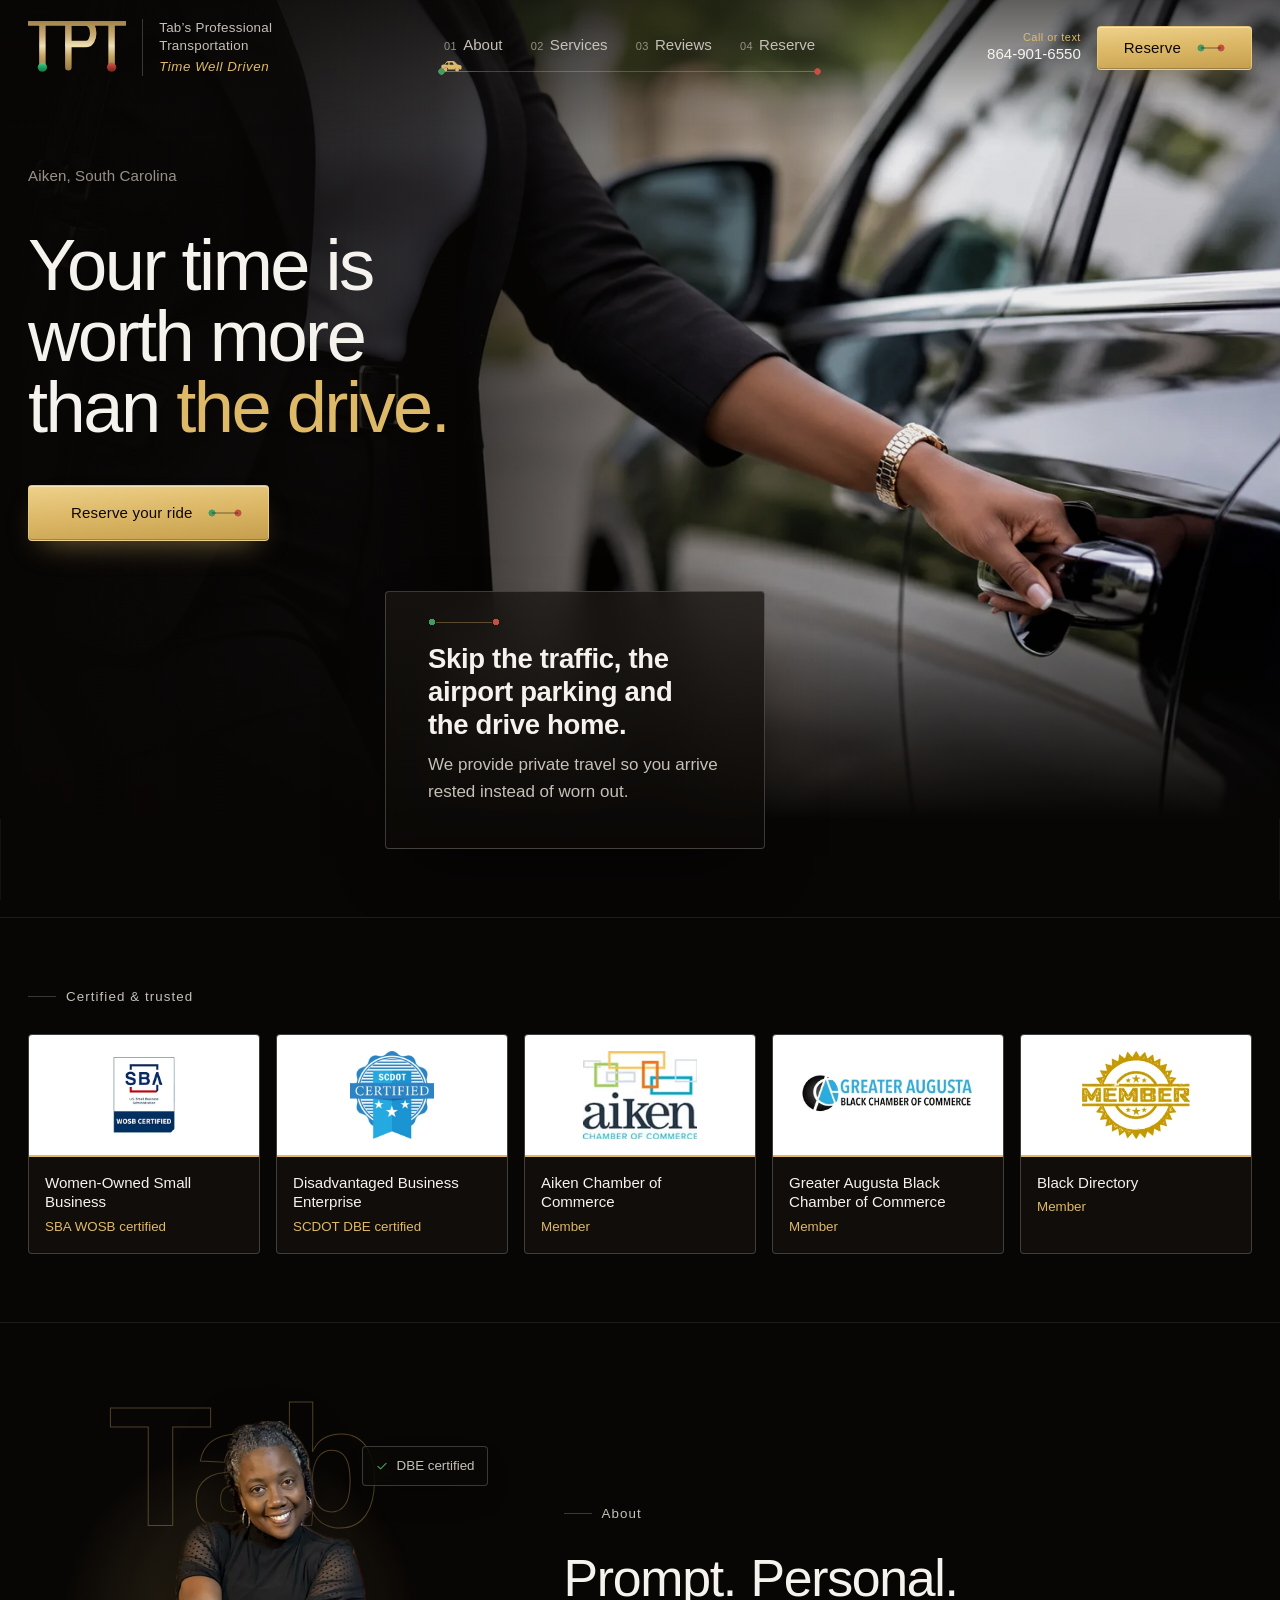
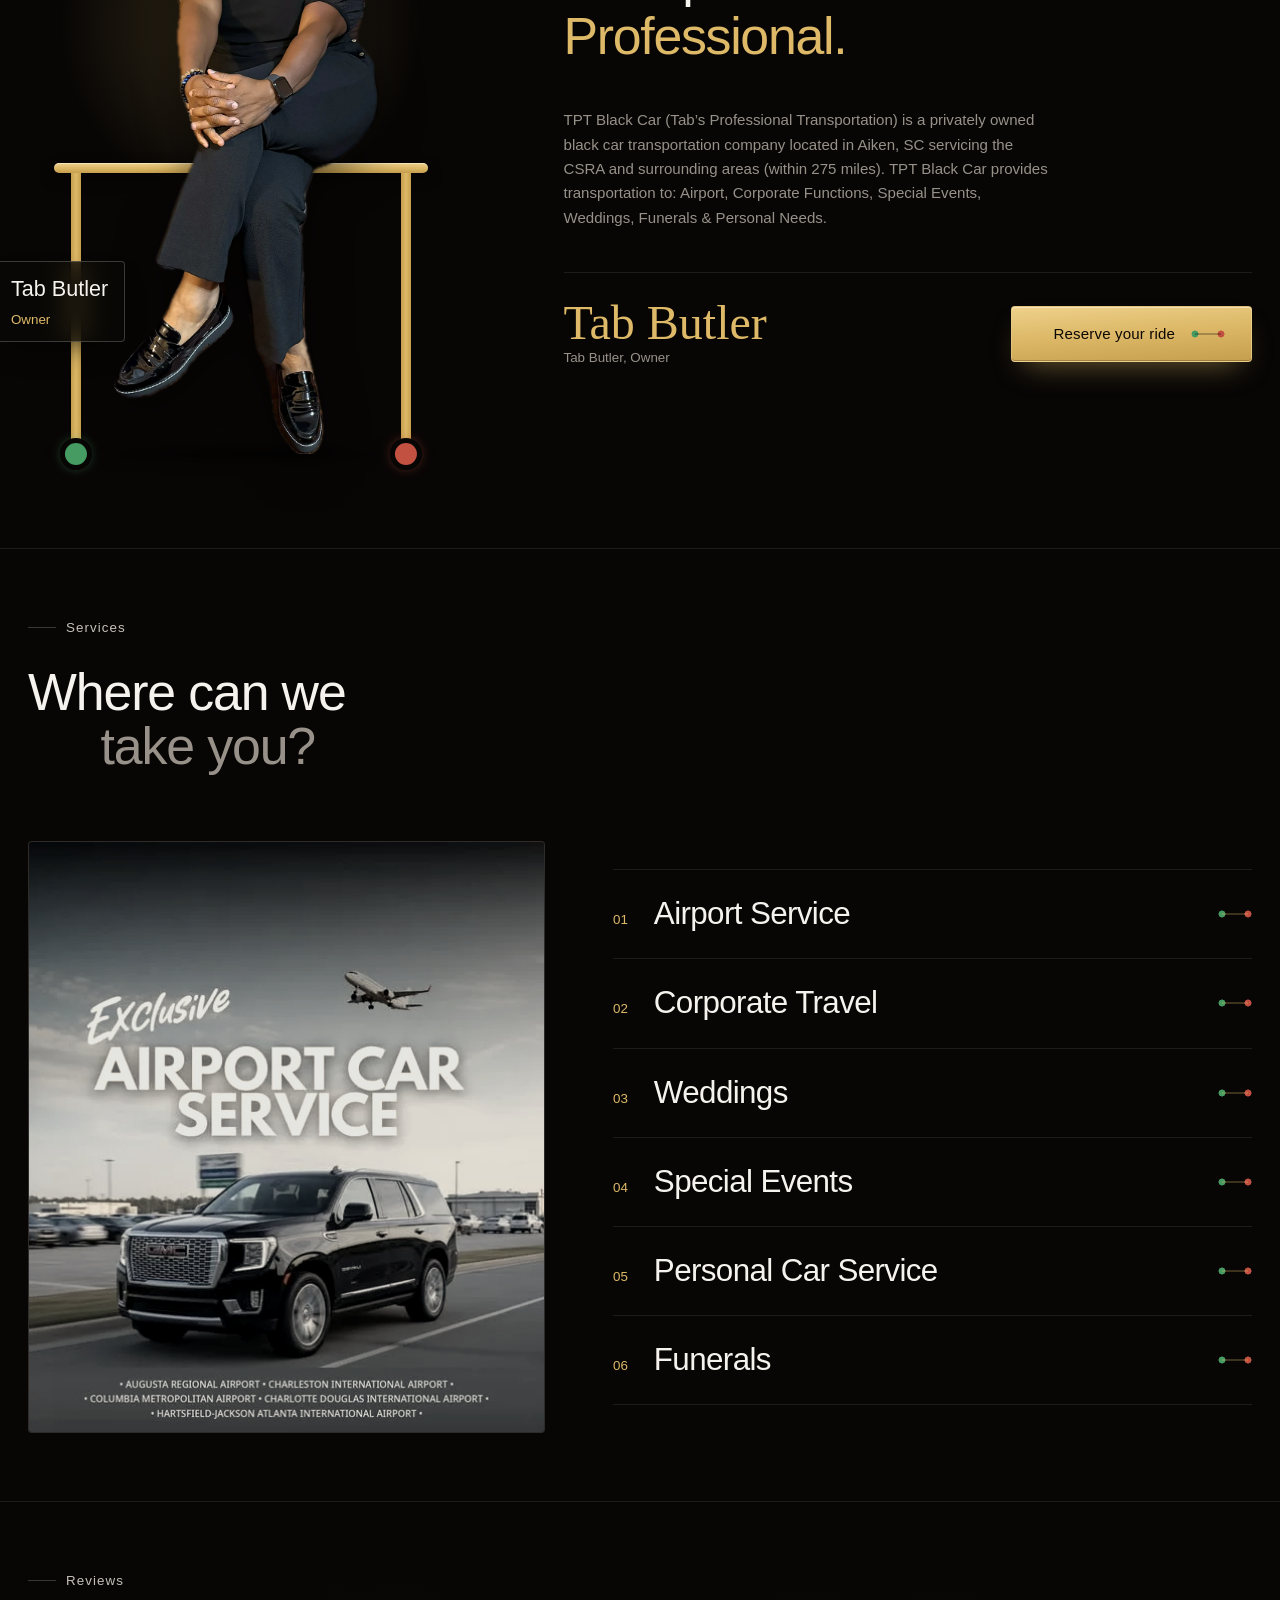
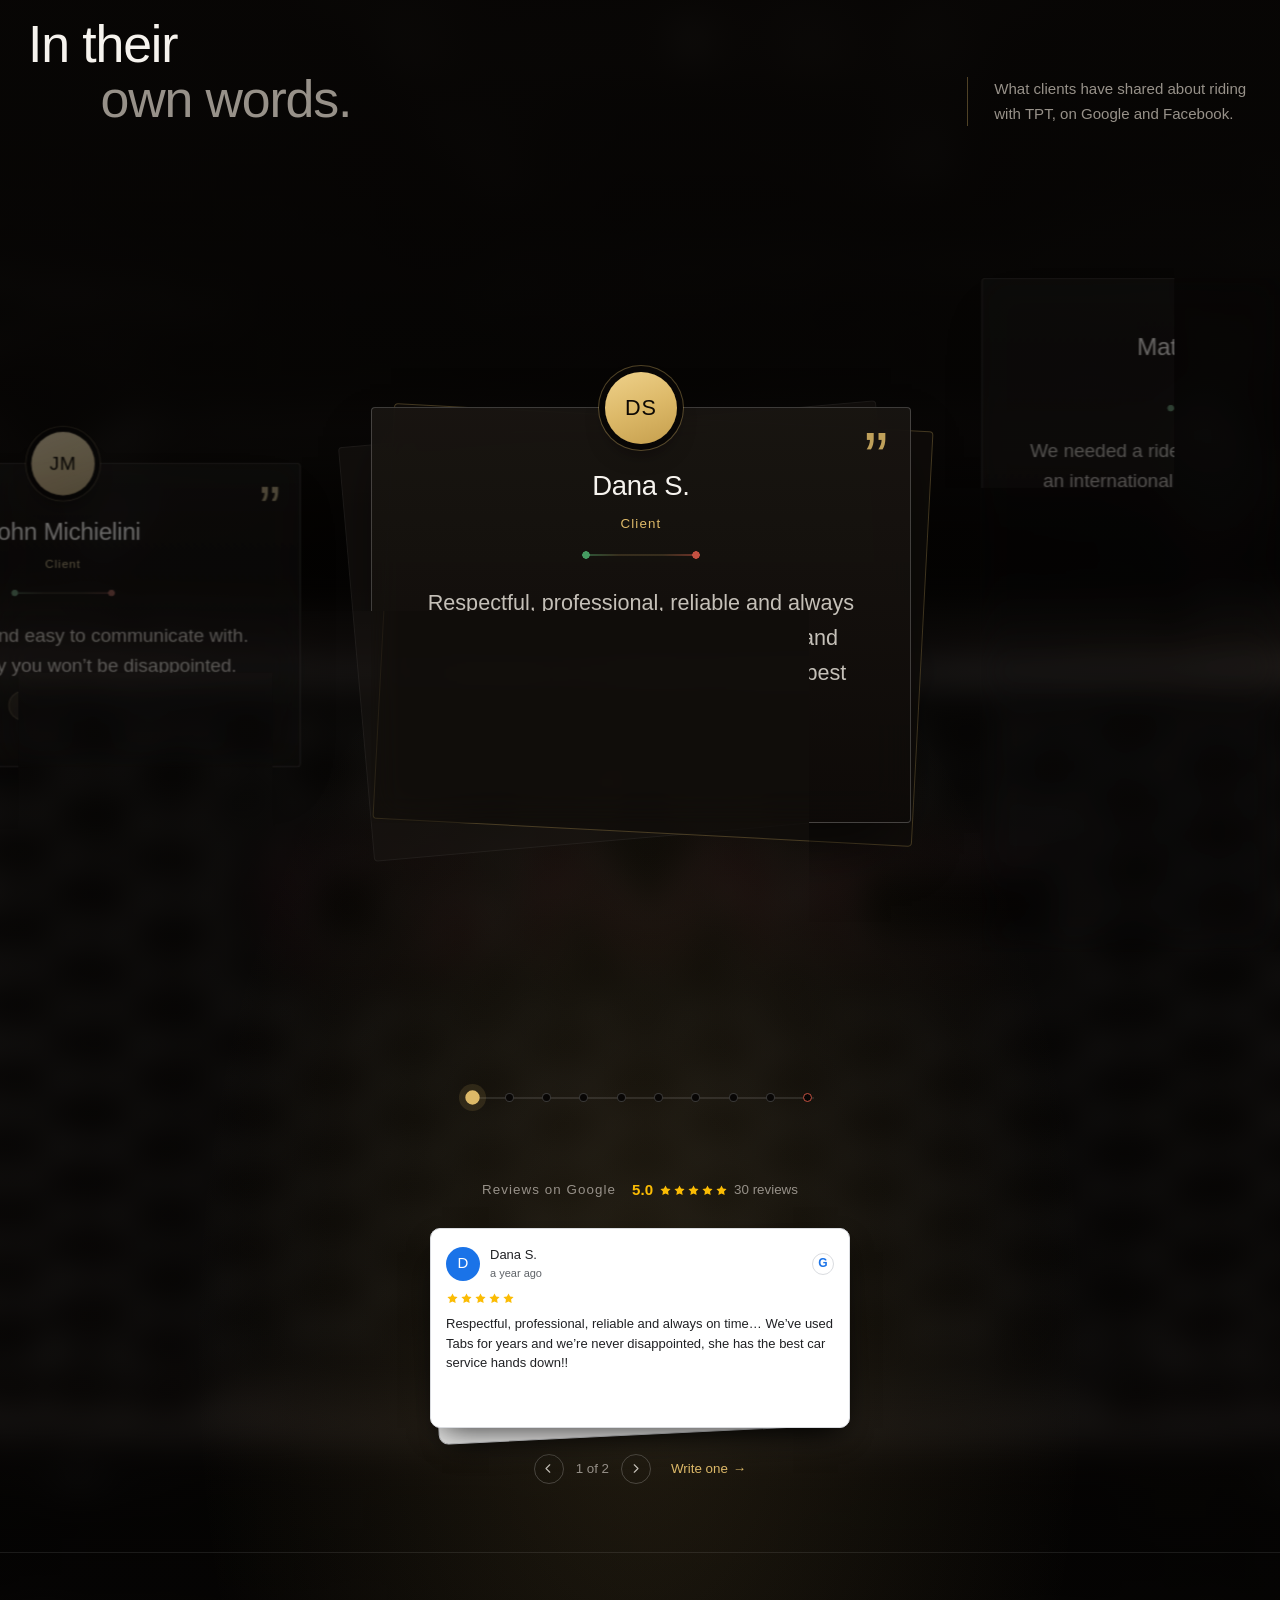
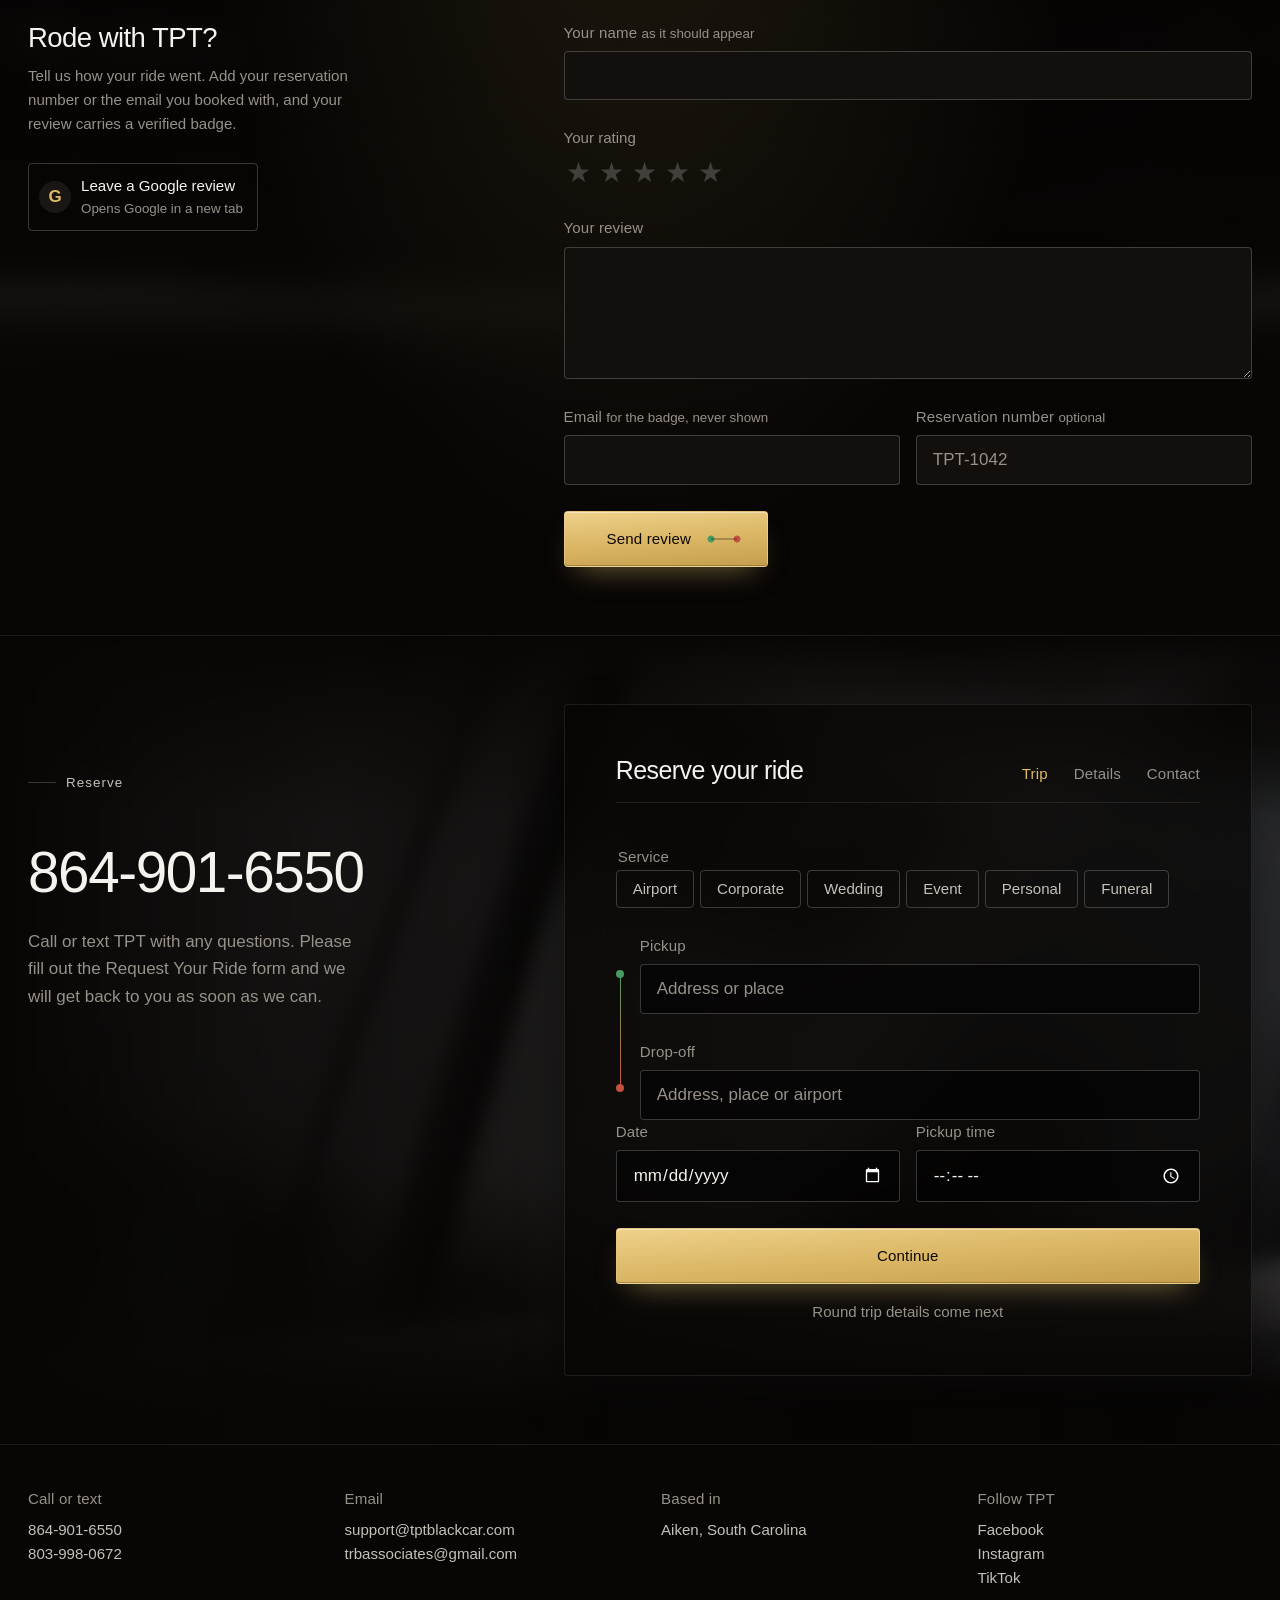
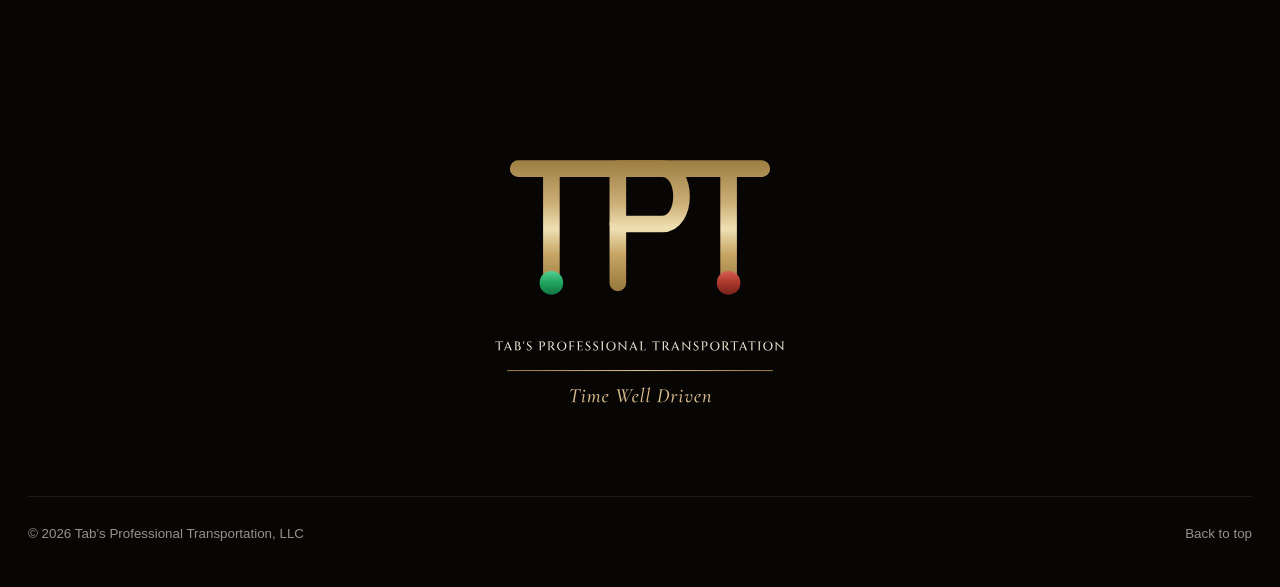
==== commit 03a86a33: "Add files via upload" ====
--- a/index.html
+++ b/index.html
@@ -27,7 +27,6 @@
   <meta property="og:image:height" content="630">
   <meta property="og:image:alt" content="A passenger opening the door of a black GMC Yukon Denali, with the TPT Black Car mark">
   <meta name="twitter:card" content="summary_large_image">
-  <meta name="twitter:site" content="@tabprofessional">
   <meta name="twitter:title" content="Black Car Service in Aiken, SC &mdash; TPT Black Car">
   <meta name="twitter:description" content="Airport transfers, corporate travel, weddings and events across the CSRA and up to 275 miles. Time Well Driven.">
   <meta name="twitter:image" content="https://tptblackcar.com/assets/og-image.jpg">
@@ -76,15 +75,14 @@
         "founder": { "@type": "Person", "name": "Tab Butler" },
         "currenciesAccepted": "USD",
         "award": [
-          "Best Airport Shuttle Service, Quality Business Awards",
-          "Women-owned, DBE certified"
+          "SBA WOSB certified (Women-Owned Small Business)",
+          "SCDOT DBE certified"
         ],
         "knowsLanguage": "en-US",
         "sameAs": [
           "https://www.facebook.com/ridewithTab/",
           "https://www.instagram.com/tabsprotransportation",
-          "https://www.tiktok.com/@tabrb",
-          "https://x.com/tabprofessional"
+          "https://www.tiktok.com/@tabrb"
         ],
         "potentialAction": {
           "@type": "ReserveAction",
@@ -95,7 +93,7 @@
           "@type": "OfferCatalog",
           "name": "Car service",
           "itemListElement": [
-            { "@type": "Offer", "itemOffered": { "@type": "Service", "name": "Airport Service", "description": "Transfers to and from Augusta, Charleston, Columbia and Atlanta airports.", "serviceType": "Airport transfer", "provider": { "@id": "https://tptblackcar.com/#business" } } },
+            { "@type": "Offer", "itemOffered": { "@type": "Service", "name": "Airport Service", "description": "Transfers to and from Augusta, Charleston, Columbia, Charlotte and Atlanta airports.", "serviceType": "Airport transfer", "provider": { "@id": "https://tptblackcar.com/#business" } } },
             { "@type": "Offer", "itemOffered": { "@type": "Service", "name": "Corporate Travel", "description": "Executive and business travel across the CSRA and beyond.", "serviceType": "Corporate car service", "provider": { "@id": "https://tptblackcar.com/#business" } } },
             { "@type": "Offer", "itemOffered": { "@type": "Service", "name": "Weddings", "description": "Wedding transportation for couples, families and guests.", "serviceType": "Wedding transportation", "provider": { "@id": "https://tptblackcar.com/#business" } } },
             { "@type": "Offer", "itemOffered": { "@type": "Service", "name": "Special Events", "description": "Black car service for events, nights out and group occasions.", "serviceType": "Event transportation", "provider": { "@id": "https://tptblackcar.com/#business" } } },
@@ -129,7 +127,7 @@
   <link rel="preconnect" href="https://fonts.googleapis.com">
   <link rel="preconnect" href="https://fonts.gstatic.com" crossorigin>
   <link href="https://fonts.googleapis.com/css2?family=Archivo:wdth,wght@62..125,300..700&family=Mrs+Saint+Delafield&display=swap" rel="stylesheet">
-  <link rel="stylesheet" href="styles.css?v=41">
+  <link rel="stylesheet" href="styles.css?v=52">
 </head>
 <body>
 
@@ -141,7 +139,7 @@
   <div class="wrap header-bar">
     <a href="#top" class="brand" aria-label="TPT Black Car, home">
       <img class="brand-mark" src="assets/mark-tight.svg" alt="" width="204" height="108">
-      <span class="brand-name" aria-hidden="true"><span>Tab&rsquo;s Professional</span><span>Transportation</span></span>
+      <span class="brand-name" aria-hidden="true"><span>Tab&rsquo;s Professional</span><span>Transportation</span><span class="brand-tag">Time Well Driven</span></span>
     </a>
     <nav class="nav" aria-label="Main">
       <ol class="nav-route" role="list">
@@ -175,7 +173,7 @@
         <a class="btn btn-action" href="tel:+18649016550"><span>Call 864-901-6550</span><span class="btn-icon" aria-hidden="true"><svg viewBox="0 0 24 24"><path d="M7 7h10v10"/><path d="M7 17 17 7"/></svg></span></a>
         <a class="btn btn-quiet" href="sms:+18649016550">Text TPT</a>
       </div>
-      <p class="menu-social"><a href="https://www.facebook.com/ridewithTab/" target="_blank" rel="noopener">Facebook</a><a href="https://www.instagram.com/tabsprotransportation" target="_blank" rel="noopener">Instagram</a><a href="https://www.tiktok.com/@tabrb" target="_blank" rel="noopener">TikTok</a><a href="https://x.com/tabprofessional" target="_blank" rel="noopener">X</a></p>
+      <p class="menu-social"><a href="https://www.facebook.com/ridewithTab/" target="_blank" rel="noopener">Facebook</a><a href="https://www.instagram.com/tabsprotransportation" target="_blank" rel="noopener">Instagram</a><a href="https://www.tiktok.com/@tabrb" target="_blank" rel="noopener">TikTok</a></p>
       <p class="menu-place">Aiken, South Carolina &middot; the CSRA and up to 275 miles</p>
     </div>
   </div>
@@ -201,26 +199,50 @@
       <div class="hero-grid">
         <div class="hero-copy">
           <p class="hero-place">Aiken, South Carolina</p>
-          <h1>Time Well <span class="gold">Driven</span></h1>
+          <h1>Your time is worth more than <span class="gold">the drive.</span></h1>
           <a class="btn btn-action" href="#booking">
             <span>Reserve your ride</span>
             <span class="btn-icon" aria-hidden="true"><svg viewBox="0 0 24 24"><path d="M7 7h10v10"/><path d="M7 17 17 7"/></svg></span>
           </a>
-          <ul class="hero-creds" role="list">
-            <li>
-              <svg viewBox="0 0 24 24" aria-hidden="true"><circle cx="12" cy="8" r="6"/><path d="M15.477 12.89 17 22l-5-3-5 3 1.523-9.11"/></svg>
-              <span><b>Best Airport Shuttle Service</b>Quality Business Awards</span>
-            </li>
-            <li>
-              <svg viewBox="0 0 24 24" aria-hidden="true"><path d="M3.85 8.62a4 4 0 0 1 4.78-4.77 4 4 0 0 1 6.74 0 4 4 0 0 1 4.78 4.78 4 4 0 0 1 0 6.74 4 4 0 0 1-4.77 4.78 4 4 0 0 1-6.75 0 4 4 0 0 1-4.78-4.77 4 4 0 0 1 0-6.76Z"/><path d="m9 12 2 2 4-4"/></svg>
-              <span><b>Women-owned</b>DBE certified</span>
-            </li>
-          </ul>
-        </div>
-
-        <!-- Glass card on the photograph, after the reference's floating panels. -->
-        <p class="hero-card">Skip the traffic, the airport parking and the drive home. We provide private travel so you arrive rested instead of worn out.</p>
-      </div>
+        </div>
+
+        <!-- Glass card on the photograph: the pain point as a bold lead, the promise beneath it, under a short route line. -->
+        <div class="hero-card">
+          <span class="hero-card-route" aria-hidden="true"></span>
+          <p class="hero-card-lead">Skip the traffic, the airport parking and the drive home.</p>
+          <p class="hero-card-body">We provide private travel so you arrive rested instead of worn out.</p>
+        </div>
+      </div>
+    </div>
+  </section>
+
+  <!-- Certifications: a slim band of cards under the hero. Each logo sits on a white plate so artwork
+       with mismatched backgrounds reads as one set; the name and status are type, so they stay legible. -->
+  <section class="band creds" aria-labelledby="creds-title">
+    <div class="wrap">
+      <p class="over" id="creds-title">Certified &amp; trusted</p>
+      <ul class="creds-list" id="creds-list" role="list">
+        <li class="cred-card">
+          <span class="cred-plate"><picture><source srcset="assets/certs/wosb.webp" type="image/webp"><img src="assets/certs/wosb.png" alt="" width="224" height="268"></picture></span>
+          <span class="cred-text"><b>Women-Owned Small Business</b><span>SBA WOSB certified</span></span>
+        </li>
+        <li class="cred-card">
+          <span class="cred-plate"><picture><source srcset="assets/certs/dbe.webp" type="image/webp"><img src="assets/certs/dbe.png" alt="" width="236" height="248"></picture></span>
+          <span class="cred-text"><b>Disadvantaged Business Enterprise</b><span>SCDOT DBE certified</span></span>
+        </li>
+        <li class="cred-card">
+          <span class="cred-plate"><picture><source srcset="assets/certs/aiken-chamber.webp" type="image/webp"><img src="assets/certs/aiken-chamber.png" alt="" width="180" height="140"></picture></span>
+          <span class="cred-text"><b>Aiken Chamber of Commerce</b><span>Member</span></span>
+        </li>
+        <li class="cred-card">
+          <span class="cred-plate"><picture><source srcset="assets/certs/augusta-black-chamber.webp" type="image/webp"><img src="assets/certs/augusta-black-chamber.png" alt="" width="273" height="66"></picture></span>
+          <span class="cred-text"><b>Greater Augusta Black Chamber of Commerce</b><span>Member</span></span>
+        </li>
+        <li class="cred-card">
+          <span class="cred-plate"><picture><source srcset="assets/certs/black-directory.webp" type="image/webp"><img src="assets/certs/black-directory.png" alt="" width="200" height="162"></picture></span>
+          <span class="cred-text"><b>Black Directory</b><span>Member</span></span>
+        </li>
+      </ul>
     </div>
   </section>
 
@@ -235,8 +257,8 @@
         <span class="about-floor" aria-hidden="true"></span>
         <span class="about-bench" aria-hidden="true"><span class="about-leg about-leg--depart"></span><span class="about-leg about-leg--arrive"></span></span>
         <picture class="about-tab">
-          <source srcset="assets/tab-seated.webp" type="image/webp">
-          <img src="assets/tab-seated.png" alt="Tab Butler, owner and operator of Tab&rsquo;s Professional Transportation, seated and smiling" width="700" height="1335" loading="lazy">
+          <source srcset="assets/tab-seated.webp?v=2" type="image/webp">
+          <img src="assets/tab-seated.png?v=2" alt="Tab Butler, owner and operator of Tab&rsquo;s Professional Transportation, seated and smiling" width="700" height="1679" loading="lazy">
         </picture>
         <figcaption class="about-name"><b>Tab Butler</b><span>Owner</span></figcaption>
         <span class="about-chip"><svg viewBox="0 0 24 24" aria-hidden="true"><path d="m5 12.5 4.5 4.5L19 7.5"/></svg>DBE certified</span>
@@ -264,10 +286,9 @@
           <p class="over">Services</p>
           <h2 class="stagger"><span>Where can we</span> <span class="dim">take you?</span></h2>
         </div>
-        <p class="svc-intro">Six ways we drive, from Aiken across the CSRA and up to 275 miles out. Pick one and the request opens with it chosen.</p>
       </div>
       <div class="svc-layout">
-        <figure class="svc-photo"><picture><source srcset="assets/svc-airport.webp?v=4" type="image/webp"><img src="assets/svc-airport.jpg?v=4" alt="Black GMC Yukon Denali at an airport pickup" width="512" height="586" loading="lazy"></picture></figure>
+        <figure class="svc-photo"><picture><source srcset="assets/svc-airport.webp?v=5" type="image/webp"><img src="assets/svc-airport.jpg?v=5" alt="Black GMC Yukon Denali at an airport pickup, with Augusta, Charleston, Columbia, Charlotte and Atlanta airports listed" width="512" height="586" loading="lazy"></picture></figure>
         <ol class="svc-list" role="list">
           <li><a href="#booking" data-service="Airport Service"><span class="svc-num">01</span><span class="svc-name">Airport Service</span><span class="btn-route" aria-hidden="true"></span></a></li>
           <li><a href="#booking" data-service="Corporate Function"><span class="svc-num">02</span><span class="svc-name">Corporate Travel</span><span class="btn-route" aria-hidden="true"></span></a></li>
@@ -496,7 +517,7 @@
         <p class="over">Reserve</p>
         <h2 class="visually-hidden">Book black car service from Aiken, SC</h2>
         <p class="reserve-phone"><a href="tel:+18649016550">864-901-6550</a></p>
-        <p class="reserve-sub">Call or text Tab Butler directly, or send your trip here in about a minute.</p>
+        <p class="reserve-sub">Call or text TPT with any questions. Please fill out the Request Your Ride form and we will get back to you as soon as we can.</p>
       </div>
 
       <div class="booking" id="booking">
@@ -662,9 +683,9 @@
   <div class="wrap">
     <dl class="footer-dl">
       <div><dt>Call or text</dt><dd><a href="tel:+18649016550">864-901-6550</a></dd><dd><a href="tel:+18039980672">803-998-0672</a></dd></div>
-      <div><dt>Email</dt><dd><a href="mailto:support@tptblackcar.com">support@tptblackcar.com</a></dd></div>
+      <div><dt>Email</dt><dd><a href="mailto:support@tptblackcar.com">support@tptblackcar.com</a></dd><dd><a href="mailto:trbassociates@gmail.com">trbassociates@gmail.com</a></dd></div>
       <div><dt>Based in</dt><dd>Aiken, South Carolina</dd></div>
-      <div><dt>Follow TPT</dt><dd><a href="https://www.facebook.com/ridewithTab/" target="_blank" rel="noopener">Facebook</a></dd><dd><a href="https://www.instagram.com/tabsprotransportation" target="_blank" rel="noopener">Instagram</a></dd><dd><a href="https://www.tiktok.com/@tabrb" target="_blank" rel="noopener">TikTok</a></dd><dd><a href="https://x.com/tabprofessional" target="_blank" rel="noopener">X</a></dd></div>
+      <div><dt>Follow TPT</dt><dd><a href="https://www.facebook.com/ridewithTab/" target="_blank" rel="noopener">Facebook</a></dd><dd><a href="https://www.instagram.com/tabsprotransportation" target="_blank" rel="noopener">Instagram</a></dd><dd><a href="https://www.tiktok.com/@tabrb" target="_blank" rel="noopener">TikTok</a></dd></div>
     </dl>
     <div class="footer-brand">
       <img src="assets/logo-stacked.svg" alt="Tab&rsquo;s Professional Transportation, Time Well Driven" width="1100" height="640" loading="lazy">
@@ -690,6 +711,6 @@
 </nav>
 
 <script src="config.js?v=2" defer></script>
-<script src="app.js?v=14" defer></script>
+<script src="app.js?v=16" defer></script>
 </body>
 </html>
--- a/styles.css
+++ b/styles.css
@@ -80,15 +80,24 @@
 .btn-action:disabled::before { display: none; }
 
 /* The route glyph replaces the circled arrow inside gold buttons. */
-.btn-action .btn-icon, .btn-route { position: relative; flex: none; width: 34px; height: 10px; border-radius: 0; background: none; transform: none; transition: width var(--dur-long) var(--ease-out); }
+/* The route glyph replaces the circled arrow inside gold buttons: green departure and red arrival dots
+   (the element's own background), a hairline between them (::before), and a small SUV (::after) that
+   waits unseen at the green dot and drives to the red one on hover or keyboard focus. The car is a mask
+   filled with currentColor, so it is dark ink on gold buttons and gold in the services list. */
+.btn-action .btn-icon, .btn-route { position: relative; flex: none; width: 34px; height: 10px; border-radius: 0; transform: none; transition: width var(--dur-long) var(--ease-out);
+  background: radial-gradient(circle at 4px 50%, var(--color-depart) 3.2px, transparent 3.8px), radial-gradient(circle at calc(100% - 4px) 50%, var(--color-arrive) 3.2px, transparent 3.8px); }
 .btn-action .btn-icon svg { display: none; }
 .btn-action .btn-icon::before, .btn-route::before { content: ""; position: absolute; inset-inline: 4px; top: 50%; height: 1px; translate: 0 -50%; background: currentColor; opacity: 0.5; }
-.btn-action .btn-icon::after, .btn-route::after { content: ""; position: absolute; inset: 0;
-  background: radial-gradient(circle at 4px 50%, var(--color-depart) 3.2px, transparent 3.8px), radial-gradient(circle at calc(100% - 4px) 50%, var(--color-arrive) 3.2px, transparent 3.8px); }
-.btn-action:hover .btn-icon { transform: none; width: 52px; }
+.btn-action .btn-icon::after, .btn-route::after { content: ""; position: absolute; left: 6px; bottom: calc(50% - 1px); width: 19px; height: 10px; opacity: 0; background: currentColor; pointer-events: none;
+  -webkit-mask: var(--car-mask) center / contain no-repeat; mask: var(--car-mask) center / contain no-repeat;
+  transition: left var(--dur-long) var(--ease-out), opacity var(--dur-short) var(--ease-out); }
+:root { --car-mask: url("data:image/svg+xml,%3Csvg xmlns='http://www.w3.org/2000/svg' viewBox='0 0 34 18'%3E%3Cpath d='M2 13.2V9.6c0-.8.5-1.5 1.3-1.7L8 6.6l4.2-4.1c.6-.6 1.4-.9 2.2-.9h7.9c.9 0 1.7.4 2.2 1.1l3 4 3.2.6c.9.2 1.5.9 1.5 1.8v4.1c0 .5-.4.9-.9.9h-2.1a3.9 3.9 0 0 0-7.6 0H12.4a3.9 3.9 0 0 0-7.6 0H2.9c-.5 0-.9-.4-.9-.9ZM13.6 7h6.2V3.6h-3.4c-.4 0-.8.2-1.1.5L13.6 7Zm8.2 0h4.6l-2-2.7c-.3-.4-.7-.7-1.2-.7h-1.4V7ZM8.6 17.4a3 3 0 1 0 0-6 3 3 0 0 0 0 6Zm17.6 0a3 3 0 1 0 0-6 3 3 0 0 0 0 6Z'/%3E%3C/svg%3E"); }
+.btn-action:hover .btn-icon, .btn-action:focus-visible .btn-icon { transform: none; width: 52px; }
+.btn-action:hover .btn-icon::after, .btn-action:focus-visible .btn-icon::after,
+.svc-list a:hover .btn-route::after, .svc-list a:focus-visible .btn-route::after { left: calc(100% - 30px); opacity: 1; }
 .btn-action:has(.btn-icon) { padding-inline-end: var(--space-lg); }
 .btn-sm.btn-action .btn-icon { width: 28px; }
-.btn-sm.btn-action:hover .btn-icon { width: 40px; }
+.btn-sm.btn-action:hover .btn-icon, .btn-sm.btn-action:focus-visible .btn-icon { width: 44px; }
 
 /* Quiet buttons: hairline that turns gold, a little glass. */
 .btn-quiet { background: oklch(100% 0 0 / 2%); transition: background-color var(--dur-short) var(--ease-out), border-color var(--dur-short) var(--ease-out), color var(--dur-short) var(--ease-out); }
@@ -97,7 +106,8 @@
 /* ---------- Header: fixed; the menu is a route ----------
    Clear over the hero photo; black glass with a hairline once the page moves; tucks up while you
    scroll down and returns the moment you scroll up. The nav stops sit on a hairline that runs from a
-   green departure to a red arrival, and a small gold car (.nav-car) rides to the section in view. */
+   green departure to a red arrival, and a small gold SUV (.nav-car) drives to the section in view:
+   parked at the green dot above the first section, at the red dot past the last. */
 :root { --header-h: 96px; }
 .site-header { position: fixed; inset: 0 0 auto; z-index: var(--z-sticky-nav); height: var(--header-h); transition: background-color var(--dur-long) var(--ease-out), border-color var(--dur-long) var(--ease-out), translate var(--dur-long) var(--ease-out), height var(--dur-long) var(--ease-out); border-block-end: var(--rule-hair) solid transparent; }
 .site-header.is-scrolled { --header-h: 72px; background: oklch(10% 0.005 62 / 78%); -webkit-backdrop-filter: blur(18px) saturate(1.1); backdrop-filter: blur(18px) saturate(1.1); border-block-end-color: var(--color-rule); }
@@ -107,6 +117,7 @@
 .brand-mark { width: auto; height: 52px; transition: height var(--dur-long) var(--ease-out); }
 .site-header.is-scrolled .brand-mark { height: 40px; }
 .brand-name { display: flex; flex-direction: column; padding-inline-start: var(--space-md); border-inline-start: var(--rule-hair) solid var(--color-rule-strong); font-family: var(--font-display); font-size: var(--text-xs); line-height: 1.35; letter-spacing: 0.02em; color: var(--color-ink-2); }
+.brand-tag { margin-block-start: 2px; font-style: italic; letter-spacing: 0.04em; color: var(--color-gold); }
 
 .nav { position: relative; padding-block: 10px 14px; }
 .nav-route { display: flex; gap: clamp(var(--space-md), 2.2vw, var(--space-xl)); margin: 0; padding: 0 6px; list-style: none; }
@@ -119,7 +130,7 @@
 .nav a:hover .nav-num, .nav a[aria-current="true"] .nav-num { color: var(--color-gold); }
 .nav a:focus-visible { outline: 2px solid var(--color-focus); outline-offset: 4px; border-radius: 2px; }
 /* The car: a gold dot with a short glow, riding the road to the stop in view. */
-.nav-car { position: absolute; bottom: 1px; left: 0; width: 7px; height: 7px; border-radius: var(--radius-round); background: var(--color-gold); box-shadow: 0 0 0 3px var(--color-gold-wash), 0 0 12px var(--color-gold); translate: calc(var(--car-x, -20px) - 3.5px) 0; opacity: var(--car-on, 0); transition: translate var(--dur-long) var(--ease-out), opacity var(--dur-short) var(--ease-out); pointer-events: none; }
+.nav-car { position: absolute; bottom: 4px; left: 0; width: 24px; height: 12px; background: var(--color-gold); -webkit-mask: var(--car-mask) center / contain no-repeat; mask: var(--car-mask) center / contain no-repeat; filter: drop-shadow(0 0 4px oklch(80% 0.108 86 / 70%)); translate: calc(var(--car-x, -40px) - 12px) 0; scale: var(--car-face, 1) 1; opacity: var(--car-on, 0); transition: translate 900ms var(--ease-out), scale var(--dur-short) var(--ease-out), opacity var(--dur-short) var(--ease-out); pointer-events: none; }
 
 .header-actions { display: flex; align-items: center; gap: var(--space-md); flex: none; }
 .header-phone { display: flex; flex-direction: column; align-items: flex-end; font-size: var(--text-sm); font-variant-numeric: tabular-nums; color: var(--color-ink); text-decoration: none; line-height: 1.25; transition: color var(--dur-short) var(--ease-out); }
@@ -185,30 +196,61 @@
 
 .hero-inner { display: flex; flex-direction: column; flex: 1; }
 /* The foot of the grid is kept clear for the glass card: its height plus its 64px offset. */
-.hero-grid { flex: 1; display: grid; grid-template-columns: minmax(0, var(--phi-major)) minmax(0, var(--phi-minor)); grid-template-rows: minmax(0, 1fr); column-gap: var(--space-xl); padding-block-end: calc(var(--space-2xl) + 200px); }
+.hero-grid { flex: 1; display: grid; grid-template-columns: minmax(0, var(--phi-major)) minmax(0, var(--phi-minor)); grid-template-rows: minmax(0, 1fr); column-gap: var(--space-xl); padding-block-end: calc(var(--space-2xl) + 240px); }
 .hero-copy { grid-column: 1; grid-row: 1; align-self: center; display: flex; flex-direction: column; align-items: flex-start; gap: var(--space-xl); padding-block: var(--space-2xl); }
 .hero-place { margin: 0; font-size: var(--text-sm); letter-spacing: 0.01em; color: var(--color-muted); }
-.hero h1 { max-width: 9ch; font-size: var(--text-display); font-weight: 300; line-height: 0.94; letter-spacing: -0.035em; }
-
-/* Credentials: two quiet facts under a hairline. No card, no colour. */
-.hero-creds { display: flex; flex-wrap: wrap; gap: var(--space-lg) var(--space-2xl); margin: var(--space-md) 0 0; padding: var(--space-lg) 0 0; list-style: none; border-block-start: var(--rule-hair) solid var(--color-rule); }
-.hero-creds li { display: flex; align-items: flex-start; gap: var(--space-sm); font-size: var(--text-xs); line-height: 1.5; color: var(--color-muted); }
-.hero-creds svg { flex: none; width: 16px; height: 16px; margin-block-start: 2px; fill: none; stroke: var(--color-muted); stroke-width: 1.5; stroke-linecap: round; stroke-linejoin: round; }
-.hero-creds b { display: block; font-weight: 500; color: var(--color-ink); }
+.hero h1 { max-width: 13ch; font-size: clamp(2.4rem, 4.4vw + 1rem, 5.4rem); font-weight: 300; line-height: 0.98; letter-spacing: -0.035em; }
+
 
 
 /* Glass card at the foot of the picture, after the reference's floating panels.
    Anchored to the photo, not the grid: the hand starts at 75% of the image and the photo is
    framed at 72%, so a right edge at 72% of the hero stays left of the hand at every aspect ratio. */
-.hero-card { position: absolute; right: calc(38.2% + var(--space-lg)); bottom: var(--space-2xl); z-index: 1; max-width: 288px; margin: 0; padding: var(--space-lg); border: var(--rule-hair) solid var(--color-rule); border-radius: var(--radius-card); background: oklch(14% 0.006 62 / 66%); -webkit-backdrop-filter: blur(16px); backdrop-filter: blur(16px); font-size: var(--text-sm); line-height: var(--leading-body); color: var(--color-ink-2); }
-.hero-card::before { content: ""; display: block; width: 24px; height: 1px; margin-block-end: var(--space-md); background: var(--color-rule-strong); }
+.hero-card { position: absolute; right: calc(38.2% + var(--space-lg)); bottom: var(--space-2xl); z-index: 1; max-width: 380px; margin: 0; padding: var(--space-lg) var(--space-xl) var(--space-xl); border: var(--rule-hair) solid var(--color-rule-strong); border-radius: var(--radius-card); background: linear-gradient(180deg, oklch(20% 0.009 68 / 78%), oklch(14% 0.006 62 / 84%)); -webkit-backdrop-filter: blur(18px); backdrop-filter: blur(18px); box-shadow: 0 30px 60px -24px oklch(0% 0 0 / 80%); }
+/* The route line from the nav, in miniature: green departure, gold hairline, red arrival. */
+.hero-card-route { position: relative; display: block; width: 72px; height: 8px; margin-block-end: var(--space-md); background: radial-gradient(circle at 4px 50%, var(--color-depart) 3px, transparent 3.5px), radial-gradient(circle at calc(100% - 4px) 50%, var(--color-arrive) 3px, transparent 3.5px); }
+.hero-card-route::before { content: ""; position: absolute; inset-inline: 8px; top: 50%; height: 1px; background: var(--color-gold-line); }
+.hero-card-lead { margin: 0; font-family: var(--font-display); font-size: var(--text-xl); font-weight: 600; line-height: 1.2; letter-spacing: -0.012em; color: var(--color-ink); text-wrap: balance; }
+.hero-card-body { margin: var(--space-sm) 0 0; font-size: var(--text-md); line-height: var(--leading-body); color: var(--color-ink-2); }
+
+/* Certifications: cards under the hero. A white plate (matching the logos that ship on white) holds each logo; name and status are set as type. */
+.creds { padding-block: var(--space-2xl); }
+.creds .over { margin-block-end: var(--space-lg); }
+.creds-list { display: grid; grid-template-columns: repeat(5, minmax(0, 1fr)); gap: var(--space-md); margin: 0; padding: 0; list-style: none; }
+.cred-card { display: flex; flex-direction: column; overflow: hidden; border: var(--rule-hair) solid var(--color-rule-strong); border-radius: var(--radius-card); background: var(--color-paper-2); transition: translate var(--dur-short) var(--ease-out), border-color var(--dur-short) var(--ease-out); }
+.cred-card:hover { translate: 0 -3px; border-color: var(--color-gold-line); }
+.cred-plate { --plate-h: 120px; display: flex; align-items: center; justify-content: center; height: var(--plate-h); padding: var(--space-md) var(--space-lg); background: #fff; }
+.cred-plate img { display: block; width: auto; height: auto; max-width: 100%; max-height: calc(var(--plate-h) - 2 * var(--space-md)); object-fit: contain; }
+.cred-text { flex: 1; display: flex; flex-direction: column; gap: 4px; padding: var(--space-md); border-block-start: 2px solid var(--color-gold); }
+.cred-text b { font-family: var(--font-display); font-size: var(--text-sm); font-weight: 500; line-height: 1.3; color: var(--color-ink); }
+.cred-text span { font-size: var(--text-xs); color: var(--color-gold); }
+@media (max-width: 68rem) {
+  .creds-list { grid-template-columns: repeat(3, minmax(0, 1fr)); }
+}
+/* The copies app.js adds for the phone loop are never shown on wider screens. */
+.cred-card[data-copy] { display: none; }
+/* Phones: one row. Without script, or with reduced motion, it is a swipeable row with no scrollbar.
+   With script the cards are doubled and the row glides left on a loop, half its length per cycle
+   so the copies take over seamlessly; it runs edge to edge and pauses while touched. */
+@media (max-width: 48rem) {
+  .creds-list { grid-template-columns: none; grid-auto-flow: column; grid-auto-columns: 62%; overflow-x: auto; scroll-snap-type: x mandatory; scrollbar-width: none; }
+  .creds-list::-webkit-scrollbar { display: none; }
+  .cred-card { scroll-snap-align: start; }
+  .cred-plate { --plate-h: 104px; }
+  .creds .wrap:has(.is-rolling) { overflow: hidden; }
+  .creds-list.is-rolling { display: flex; gap: 0; width: max-content; overflow: visible; animation: creds-roll 32s linear infinite; }
+  .creds-list.is-rolling .cred-card { flex: none; width: 220px; margin-inline-end: var(--space-md); }
+  .creds-list.is-rolling .cred-card[data-copy] { display: flex; }
+  .creds-list.is-rolling:hover, .creds-list.is-rolling.is-held { animation-play-state: paused; }
+}
+@keyframes creds-roll { to { translate: -50% 0; } }
 
 /* ---------- About: Tab sits on the TPT mark ----------
    The stage is a golden rectangle (1 : 1.618). The logo's rails become a bench: a gold crossbar at her
    seat line with two legs ending in the green departure and red arrival dots. Every offset is in cqw
-   of the stage's width, so the pose scales with the column. Her seat line is 66.5% down the photo. */
+   of the stage's width, so the pose scales with the column. Her seat line is 54% down the photo. */
 .about-grid { display: grid; grid-template-columns: minmax(0, var(--phi-minor)) minmax(0, var(--phi-major)); gap: var(--space-3xl); align-items: center; }
-.about-stage { --tab-w: 74cqw; --tab-h: calc(var(--tab-w) * 1335 / 700); --floor: 6cqw; --seat: calc(var(--floor) + var(--tab-h) * 0.335);
+.about-stage { --tab-w: 62cqw; --tab-h: calc(var(--tab-w) * 1679 / 700); --floor: 6cqw; --seat: calc(var(--floor) + var(--tab-h) * 0.46);
   position: relative; isolation: isolate; container-type: inline-size; aspect-ratio: 1 / 1.618; margin: 0; }
 .about-stage > * { container-type: normal; }
 /* The outlined name behind her, a quiet echo of the badge on the reviews. */
@@ -261,7 +303,6 @@
    link that books its service; the gold route grows on hover like the other links on the page. */
 .svc-head { display: flex; flex-wrap: wrap; justify-content: space-between; align-items: end; gap: var(--space-lg) var(--space-3xl); margin-block-end: var(--space-2xl); }
 .svc-head h2 { font-weight: 300; }
-.svc-intro { max-width: 38ch; margin: 0; padding-inline-start: var(--space-lg); border-inline-start: var(--rule-hair) solid var(--color-gold-line); font-size: var(--text-sm); line-height: var(--leading-body); color: var(--color-muted); }
 
 .svc-layout { display: grid; grid-template-columns: minmax(0, 0.809fr) minmax(0, 1fr); gap: var(--space-2xl); align-items: stretch; }
 .svc-photo { position: relative; margin: 0; overflow: hidden; border: var(--rule-hair) solid var(--color-rule); border-radius: var(--radius-card); background: var(--color-paper-3); }
@@ -379,7 +420,7 @@
 .footer-dl a { color: var(--color-ink-2); text-decoration: none; transition: color var(--dur-short) var(--ease-out); }
 .footer-dl a:hover { color: var(--color-ink); }
 .footer-brand { display: flex; justify-content: center; margin-block: var(--space-2xl) var(--space-xl); }
-.footer-brand img { width: calc(100% / var(--phi) / var(--phi)); min-width: 280px; max-width: 420px; }
+.footer-brand img { width: calc(100% / var(--phi)); min-width: 300px; max-width: 680px; }
 .footer-base { display: flex; flex-wrap: wrap; justify-content: space-between; align-items: baseline; gap: var(--space-lg) var(--space-xl); padding-block-start: var(--space-lg); border-block-start: var(--rule-hair) solid var(--color-rule); font-size: var(--text-xs); letter-spacing: 0; color: var(--color-muted); }
 .footer-base a { color: var(--color-muted); text-decoration: none; }
 .footer-base a:hover { color: var(--color-ink); }
@@ -590,7 +631,6 @@
 }
 
 @media (max-width: 48rem) {
-  .svc-intro { padding-inline-start: var(--space-md); }
   .svc-layout { grid-template-columns: minmax(0, 1fr); }
   .svc-photo { aspect-ratio: 1.272; }
 
@@ -600,7 +640,6 @@
   .hero-grid { grid-template-columns: minmax(0, 1fr); grid-template-rows: auto auto; padding-block-end: 0; }
   .hero-copy { grid-column: 1; grid-row: 1; gap: var(--space-lg); padding-block: var(--space-2xl) var(--space-xl); }
   .hero h1 { max-width: none; }
-  .hero-creds { gap: var(--space-md) var(--space-xl); }
   .hero-card { position: static; grid-column: 1; grid-row: 2; justify-self: stretch; max-width: none; margin: 0 0 var(--space-lg); }
   /* With a photograph, phones get it as a square banner under the header, framed on the hand.
      The headline rests on the banner's lower edge (104px header, 89px place line and headline, 8px air),
@@ -619,6 +658,7 @@
   .mobile-bar svg { width: 16px; height: 16px; fill: currentColor; }
   .mobile-bar .mobile-bar-book { gap: var(--space-sm); padding-inline: var(--space-sm); background: linear-gradient(176deg, var(--color-gold-lift) 0%, var(--color-gold) 46%, var(--color-gold-press) 100%); box-shadow: inset 0 1px 0 oklch(100% 0 0 / 42%); color: var(--color-action-ink); font-weight: 500; line-height: 1.25; text-align: center; text-wrap: balance; }
   .mobile-bar .mobile-bar-book .btn-route { width: 26px; }
+  .mobile-bar .mobile-bar-book .btn-route::after { display: none; }
   body { padding-block-end: 56px; }
 }
 
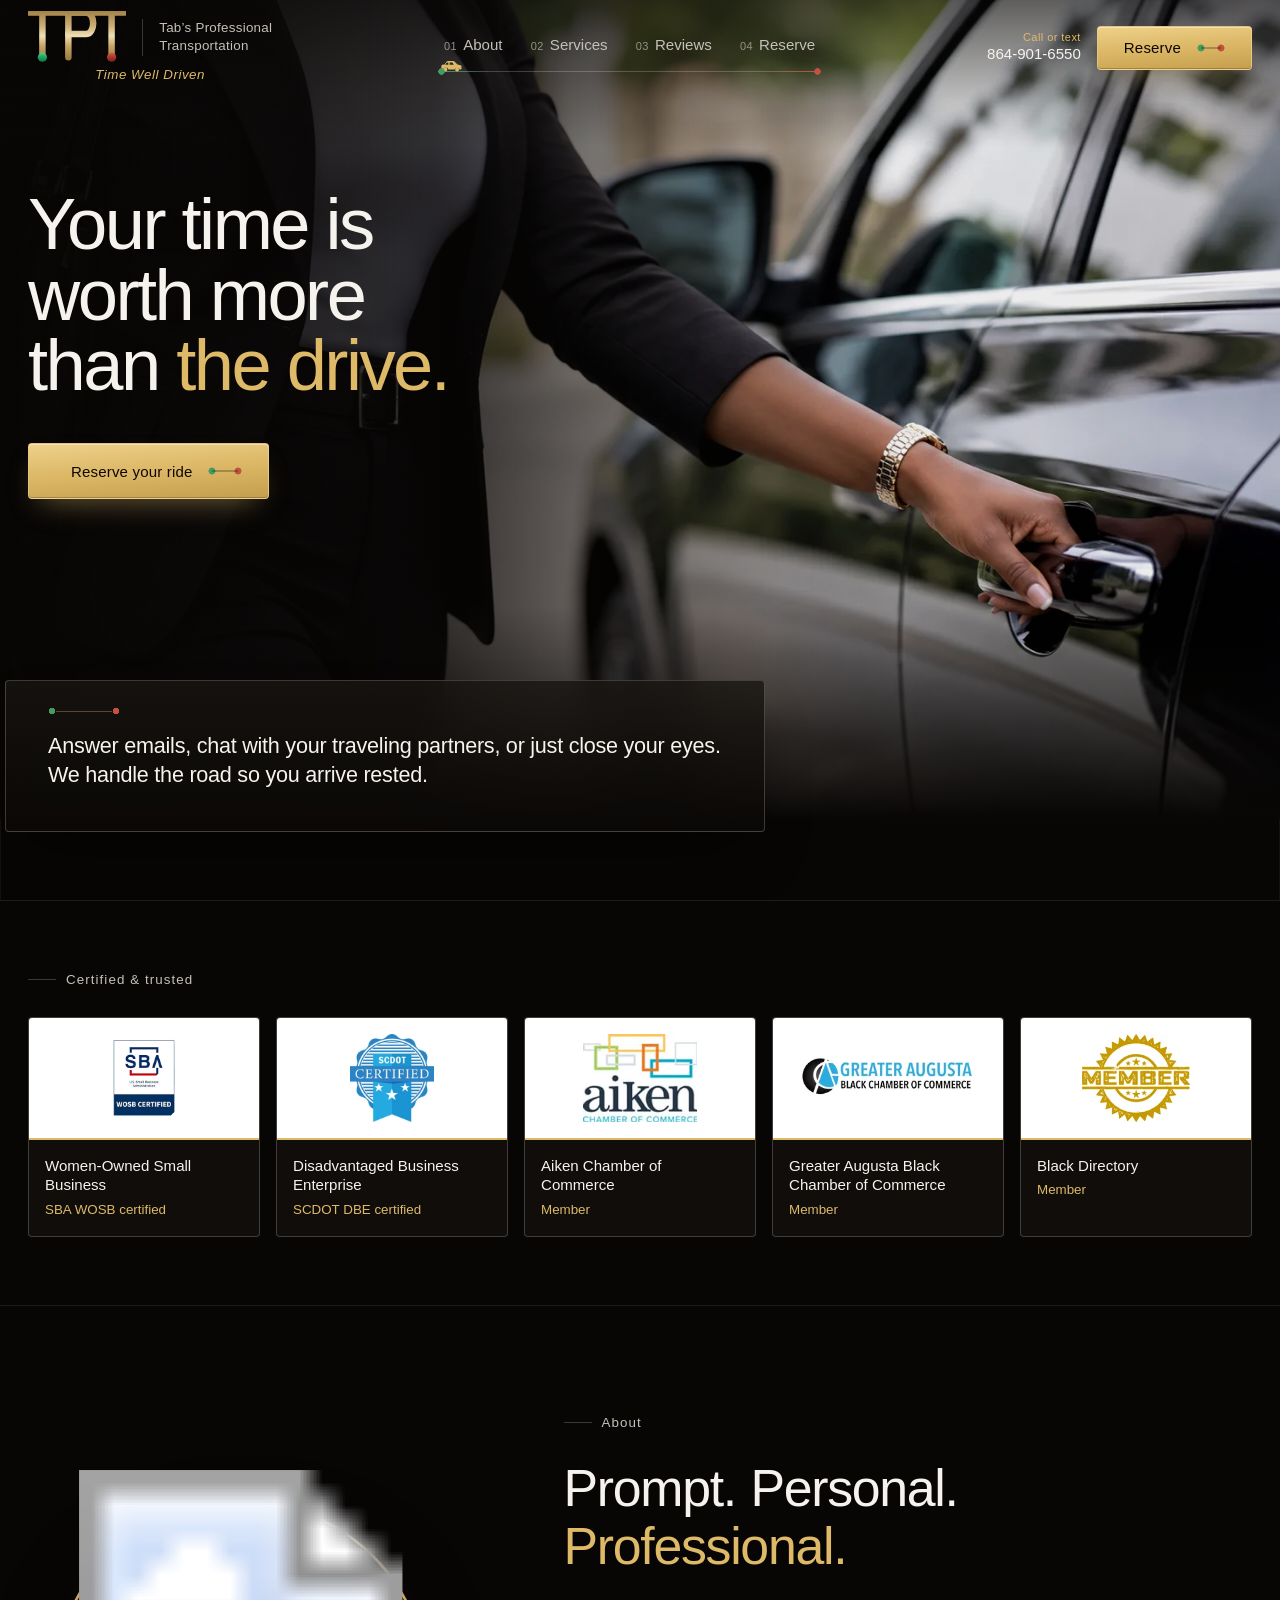
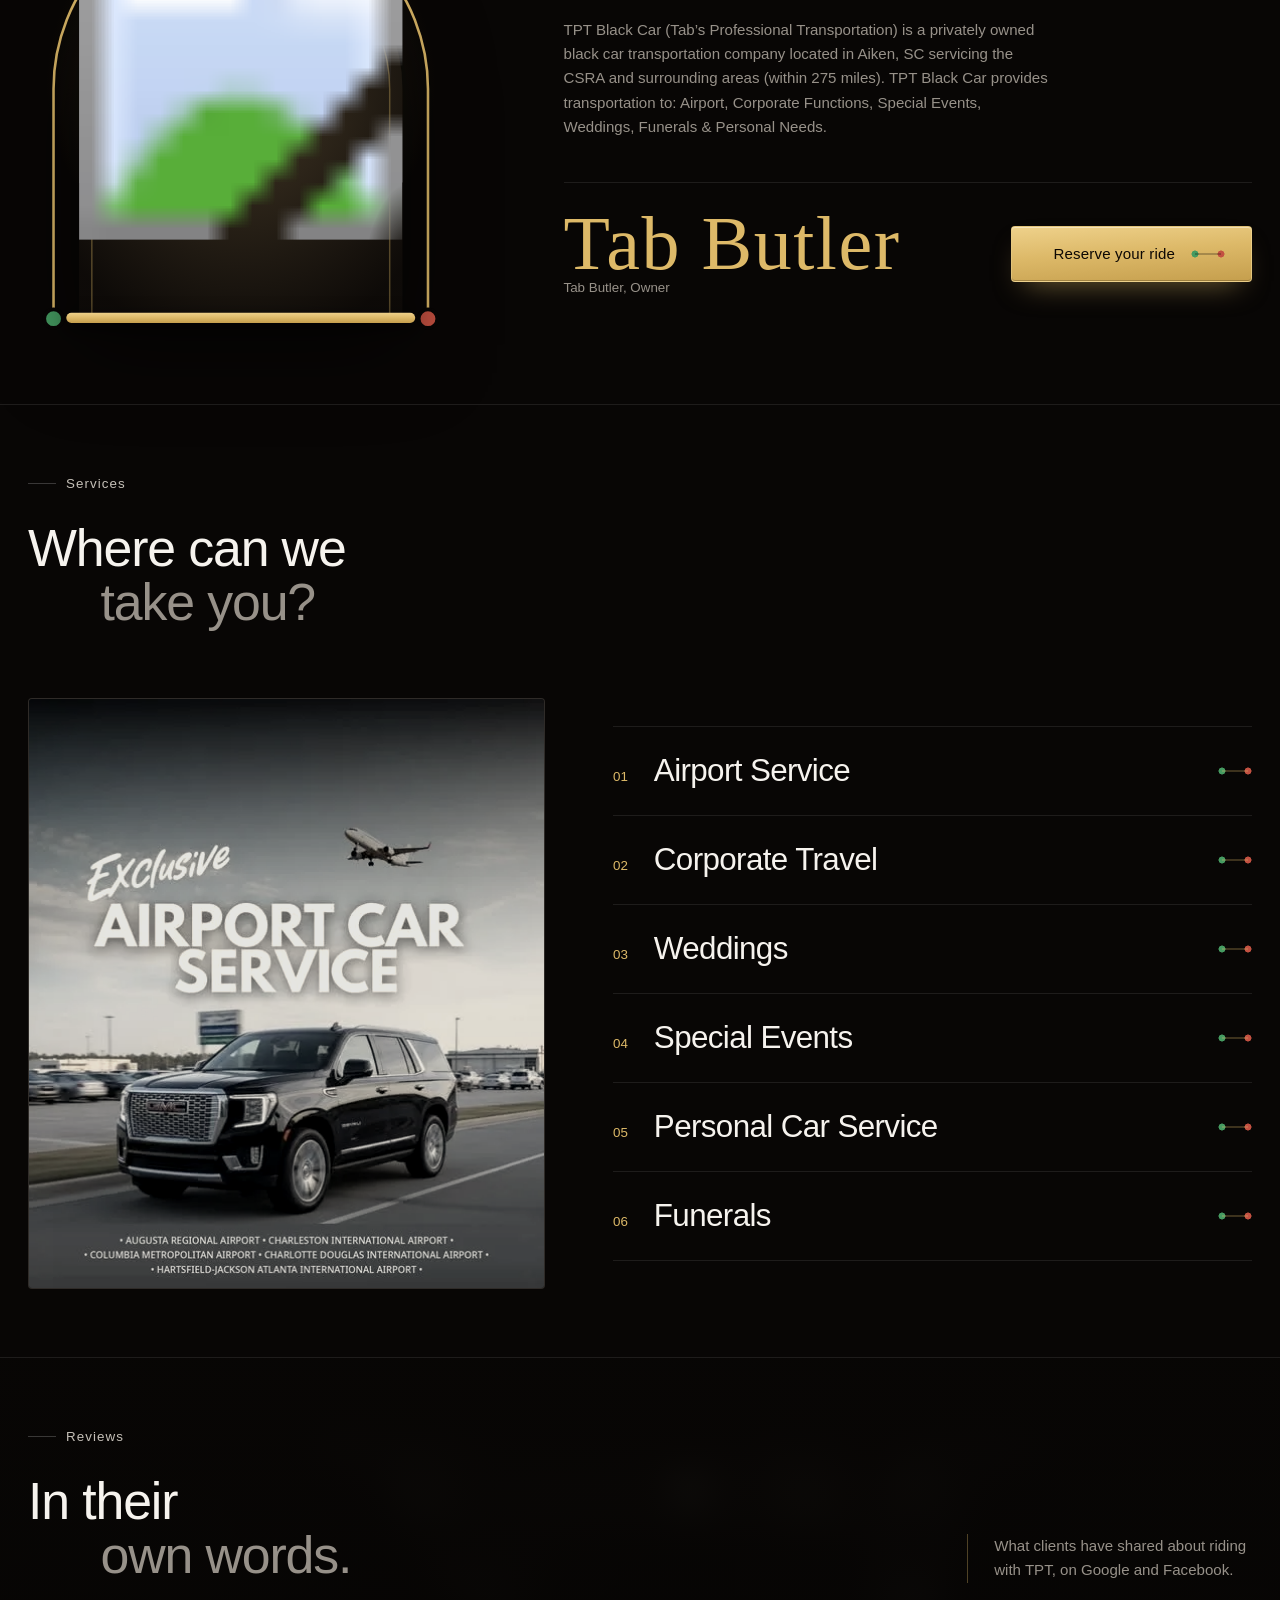
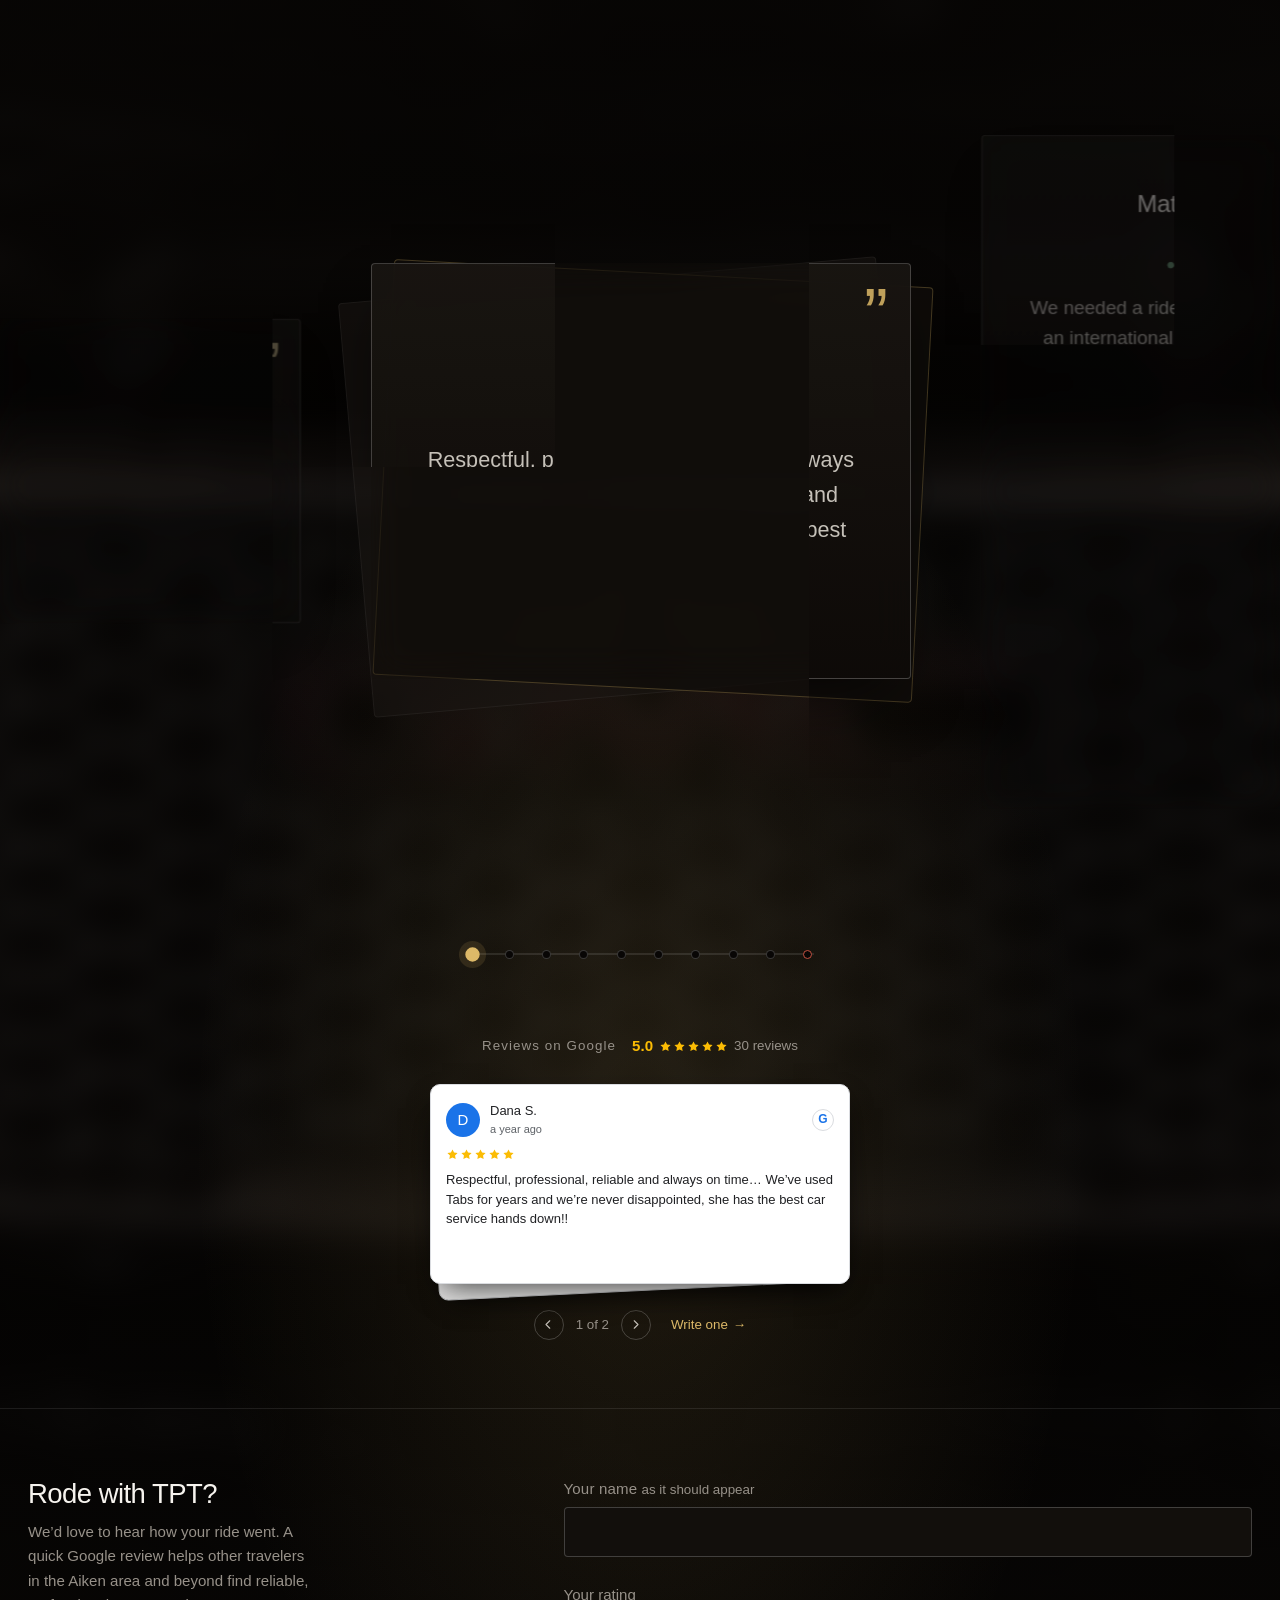
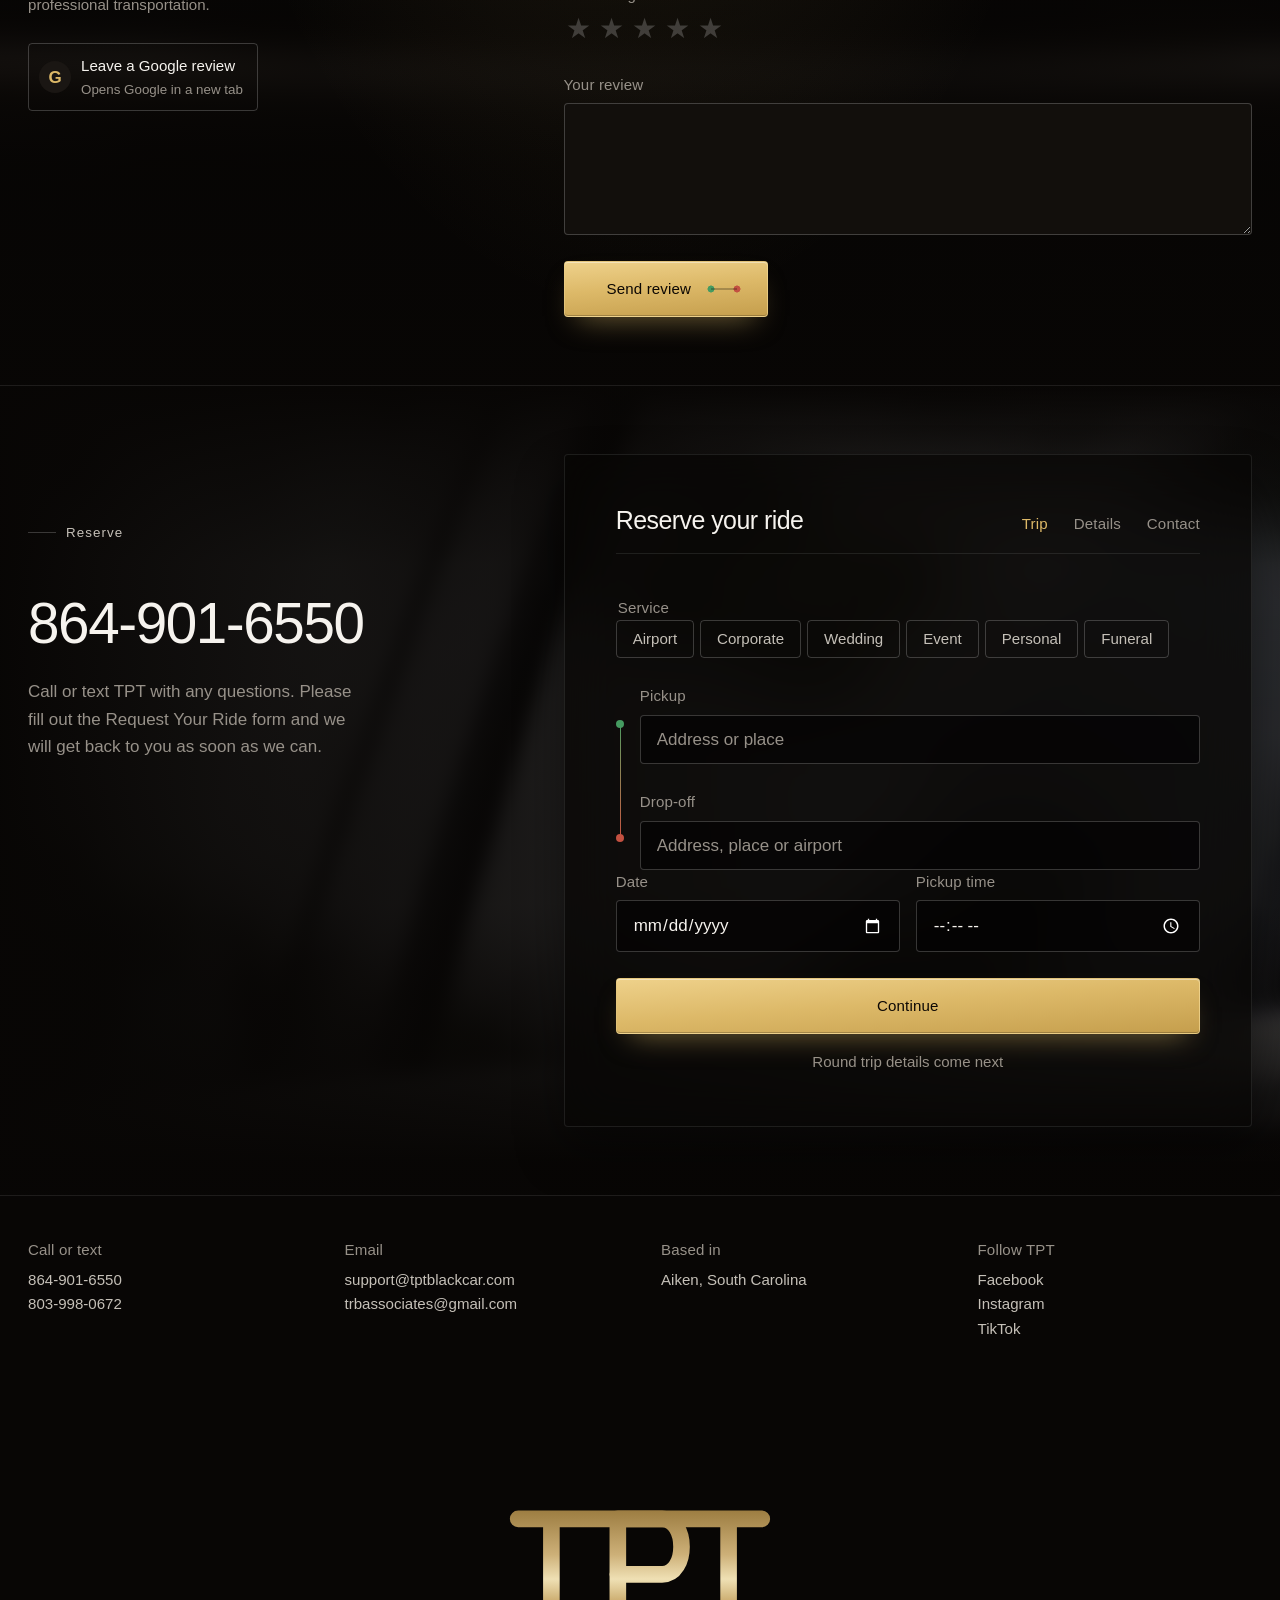
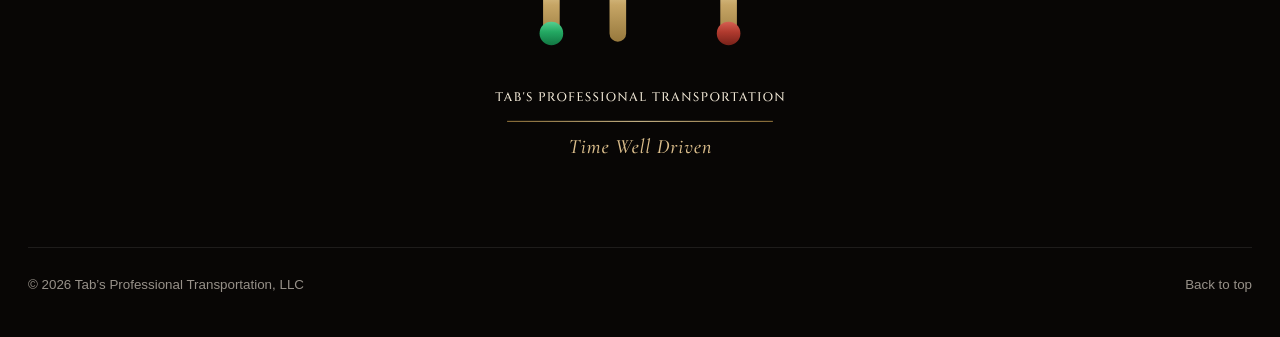
==== commit 284a77b5: "Add files via upload" ====
--- a/index.html
+++ b/index.html
@@ -127,7 +127,7 @@
   <link rel="preconnect" href="https://fonts.googleapis.com">
   <link rel="preconnect" href="https://fonts.gstatic.com" crossorigin>
   <link href="https://fonts.googleapis.com/css2?family=Archivo:wdth,wght@62..125,300..700&family=Mrs+Saint+Delafield&display=swap" rel="stylesheet">
-  <link rel="stylesheet" href="styles.css?v=52">
+  <link rel="stylesheet" href="styles.css?v=54">
 </head>
 <body>
 
@@ -139,7 +139,8 @@
   <div class="wrap header-bar">
     <a href="#top" class="brand" aria-label="TPT Black Car, home">
       <img class="brand-mark" src="assets/mark-tight.svg" alt="" width="204" height="108">
-      <span class="brand-name" aria-hidden="true"><span>Tab&rsquo;s Professional</span><span>Transportation</span><span class="brand-tag">Time Well Driven</span></span>
+      <span class="brand-name" aria-hidden="true"><span>Tab&rsquo;s Professional</span><span>Transportation</span></span>
+      <span class="brand-tag" aria-hidden="true">Time Well Driven</span>
     </a>
     <nav class="nav" aria-label="Main">
       <ol class="nav-route" role="list">
@@ -198,7 +199,6 @@
 
       <div class="hero-grid">
         <div class="hero-copy">
-          <p class="hero-place">Aiken, South Carolina</p>
           <h1>Your time is worth more than <span class="gold">the drive.</span></h1>
           <a class="btn btn-action" href="#booking">
             <span>Reserve your ride</span>
@@ -206,11 +206,10 @@
           </a>
         </div>
 
-        <!-- Glass card on the photograph: the pain point as a bold lead, the promise beneath it, under a short route line. -->
+        <!-- Glass card on the photograph: the promise, under a short route line. -->
         <div class="hero-card">
           <span class="hero-card-route" aria-hidden="true"></span>
-          <p class="hero-card-lead">Skip the traffic, the airport parking and the drive home.</p>
-          <p class="hero-card-body">We provide private travel so you arrive rested instead of worn out.</p>
+          <p class="hero-card-lead">Answer emails, chat with your traveling partners, or just close your eyes. We handle the road so you arrive rested.</p>
         </div>
       </div>
     </div>
@@ -246,22 +245,55 @@
     </div>
   </section>
 
-  <!-- About: Tab sits on the TPT mark. The logo's rails become a gold bench (crossbar at her seat line,
-       legs ending in the green departure and red arrival), with an outlined "Tab" and a gold glow behind her.
-       The stage is a golden rectangle (1 : 1.618) in the 38.2% column. -->
+  <!-- About: Tab steps out of an arched window. The arch is the backdrop; she sits on its gold sill with her
+       head and shoulders rising over the top and her lap fading into its shadow. Around it runs the TPT route, green departure to red arrival,
+       and a gold light rides it once when the section arrives. The stage sits in the 38.2% column. -->
   <section class="band about" id="about">
     <div class="wrap about-grid">
       <figure class="about-stage">
-        <span class="about-word" aria-hidden="true">Tab</span>
         <span class="about-glow" aria-hidden="true"></span>
-        <span class="about-floor" aria-hidden="true"></span>
-        <span class="about-bench" aria-hidden="true"><span class="about-leg about-leg--depart"></span><span class="about-leg about-leg--arrive"></span></span>
-        <picture class="about-tab">
-          <source srcset="assets/tab-seated.webp?v=2" type="image/webp">
-          <img src="assets/tab-seated.png?v=2" alt="Tab Butler, owner and operator of Tab&rsquo;s Professional Transportation, seated and smiling" width="700" height="1679" loading="lazy">
-        </picture>
-        <figcaption class="about-name"><b>Tab Butler</b><span>Owner</span></figcaption>
-        <span class="about-chip"><svg viewBox="0 0 24 24" aria-hidden="true"><path d="m5 12.5 4.5 4.5L19 7.5"/></svg>DBE certified</span>
+        <svg class="about-art" viewBox="0 0 100 132" role="img" aria-label="Tab Butler, owner and operator of Tab&rsquo;s Professional Transportation, smiling">
+          <defs>
+            <radialGradient id="about-arch-fill" cx="50%" cy="38%" r="70%">
+              <stop offset="0" stop-color="oklch(36% 0.035 78)"/>
+              <stop offset="1" stop-color="oklch(15% 0.008 62)"/>
+            </radialGradient>
+            <linearGradient id="about-sill-fill" x1="0" y1="0" x2="0" y2="1">
+              <stop offset="0" stop-color="oklch(87% 0.095 88)"/>
+              <stop offset="0.5" stop-color="oklch(80% 0.108 86)"/>
+              <stop offset="1" stop-color="oklch(72% 0.11 84)"/>
+            </linearGradient>
+            <!-- Her lap and the hip where the sofa was fade into the arch's shadow, so she reads as seated, not floating. -->
+            <linearGradient id="about-fade-down" gradientUnits="userSpaceOnUse" x1="0" y1="123" x2="0" y2="128">
+              <stop offset="0" stop-color="#000" stop-opacity="0"/>
+              <stop offset="1" stop-color="#000"/>
+            </linearGradient>
+            <!-- A narrow oval on the right edge only: it covers the hip and stays clear of her forearm. -->
+            <radialGradient id="about-fade-hip" gradientUnits="userSpaceOnUse" cx="0" cy="0" r="1" gradientTransform="translate(90 126) scale(12 30)">
+              <stop offset="0.45" stop-color="#000"/>
+              <stop offset="1" stop-color="#000" stop-opacity="0"/>
+            </radialGradient>
+            <mask id="about-fade" maskUnits="userSpaceOnUse" x="0" y="0" width="100" height="132">
+              <rect width="100" height="132" fill="#fff"/>
+              <rect y="123" width="100" height="9" fill="url(#about-fade-down)"/>
+              <rect x="76" y="94" width="24" height="38" fill="url(#about-fade-hip)"/>
+            </mask>
+            <!-- Below the shoulders she stays inside the arch; above it she is free to break out. -->
+            <clipPath id="about-clip"><path d="M0 0H100V96H0Z M12 96V126Q12 128 14 128H86Q88 128 88 126V96Z"/></clipPath>
+          </defs>
+          <path class="about-route" d="M6 128V74A44 44 0 0 1 94 74V128" pathLength="1"/>
+          <circle class="about-stop about-stop--depart" cx="6" cy="128" r="2.2"/>
+          <circle class="about-stop about-stop--arrive" cx="94" cy="128" r="2.2"/>
+          <path class="about-arch" d="M12 128V74A38 38 0 0 1 88 74V128Z"/>
+          <path class="about-arch-ring" d="M15 128V74A35 35 0 0 1 85 74V128"/>
+          <g class="about-tab" clip-path="url(#about-clip)">
+            <image href="assets/tab-portrait.webp?v=5" x="12" y="4" width="76" height="124" mask="url(#about-fade)"/>
+          </g>
+          <rect class="about-sill" x="9" y="126.6" width="82" height="2.4" rx="1.2"/>
+          <circle class="about-car" r="1.6">
+            <animateMotion id="about-ride" dur="2.4s" begin="indefinite" fill="freeze" calcMode="spline" keyTimes="0;1" keySplines="0.45 0 0.2 1" path="M6 128V74A44 44 0 0 1 94 74V128"/>
+          </circle>
+        </svg>
       </figure>
       <div class="about-copy">
         <p class="over">About</p>
@@ -451,7 +483,7 @@
     <div class="wrap write">
       <div class="write-copy">
         <h3 class="write-title">Rode with TPT?</h3>
-        <p class="write-note">Tell us how your ride went. Add your reservation number or the email you booked with, and your review carries a verified badge.</p>
+        <p class="write-note">We&rsquo;d love to hear how your ride went. A quick Google review helps other travelers in the Aiken area and beyond find reliable, professional transportation.</p>
         <a class="write-google" id="google-review" href="https://search.google.com/local/writereview?placeid=ChIJM4MOAXtT-IgRnFsz1b1kzlA" target="_blank" rel="noopener">
           <span class="write-google-mark" aria-hidden="true">G</span>
           <span><b>Leave a Google review</b>Opens Google in a new tab</span>
@@ -478,16 +510,6 @@
           <label for="rv-text">Your review</label>
           <textarea id="rv-text" name="text" rows="4" maxlength="1200" required></textarea>
         </div>
-        <div class="row">
-          <div class="field">
-            <label for="rv-email">Email <span class="opt">for the badge, never shown</span></label>
-            <input id="rv-email" name="email" type="email" inputmode="email" autocomplete="email" autocapitalize="off" spellcheck="false" maxlength="120">
-          </div>
-          <div class="field">
-            <label for="rv-ref">Reservation number <span class="opt">optional</span></label>
-            <input id="rv-ref" name="ref" type="text" inputmode="text" autocapitalize="characters" spellcheck="false" placeholder="TPT-1042" maxlength="20">
-          </div>
-        </div>
         <!-- Spam trap: hidden from people, bots fill it in -->
         <div class="hp" aria-hidden="true">
           <label for="rv-company">Company</label>
@@ -671,7 +693,7 @@
           <p class="done-ref" id="done-ref" hidden></p>
           <p>TPT will review your reservation request. You will receive an email from <strong>bookings@tptblackcar.com</strong>.</p>
           <p>Thanks for taking the time to request transportation services. We will get back to you shortly.</p>
-          <p class="small">Nothing in your inbox? Check spam, or call <a href="tel:+18649016550">864-901-6550</a>.</p>
+          <p class="small">Nothing in your inbox? Check spam, or call <a class="nowrap" href="tel:+18649016550">864-901-6550</a>.</p>
         </div>
       </div>
     </div>
@@ -711,6 +733,6 @@
 </nav>
 
 <script src="config.js?v=2" defer></script>
-<script src="app.js?v=16" defer></script>
+<script src="app.js?v=17" defer></script>
 </body>
 </html>
--- a/styles.css
+++ b/styles.css
@@ -113,11 +113,12 @@
 .site-header.is-scrolled { --header-h: 72px; background: oklch(10% 0.005 62 / 78%); -webkit-backdrop-filter: blur(18px) saturate(1.1); backdrop-filter: blur(18px) saturate(1.1); border-block-end-color: var(--color-rule); }
 .site-header.is-tucked { translate: 0 -100%; }
 .header-bar { display: flex; align-items: center; justify-content: space-between; gap: var(--space-lg); height: 100%; }
-.brand { display: inline-flex; align-items: center; gap: var(--space-md); flex: none; color: var(--color-ink); text-decoration: none; }
+.brand { display: inline-grid; grid-template-columns: auto auto; align-items: center; column-gap: var(--space-md); row-gap: 4px; flex: none; color: var(--color-ink); text-decoration: none; }
 .brand-mark { width: auto; height: 52px; transition: height var(--dur-long) var(--ease-out); }
 .site-header.is-scrolled .brand-mark { height: 40px; }
 .brand-name { display: flex; flex-direction: column; padding-inline-start: var(--space-md); border-inline-start: var(--rule-hair) solid var(--color-rule-strong); font-family: var(--font-display); font-size: var(--text-xs); line-height: 1.35; letter-spacing: 0.02em; color: var(--color-ink-2); }
-.brand-tag { margin-block-start: 2px; font-style: italic; letter-spacing: 0.04em; color: var(--color-gold); }
+/* The tagline spans the whole lockup, centered under the mark and the name. */
+.brand-tag { grid-column: 1 / -1; justify-self: center; font-family: var(--font-display); font-size: var(--text-xs); font-style: italic; letter-spacing: 0.04em; line-height: 1.2; color: var(--color-gold); }
 
 .nav { position: relative; padding-block: 10px 14px; }
 .nav-route { display: flex; gap: clamp(var(--space-md), 2.2vw, var(--space-xl)); margin: 0; padding: 0 6px; list-style: none; }
@@ -198,7 +199,6 @@
 /* The foot of the grid is kept clear for the glass card: its height plus its 64px offset. */
 .hero-grid { flex: 1; display: grid; grid-template-columns: minmax(0, var(--phi-major)) minmax(0, var(--phi-minor)); grid-template-rows: minmax(0, 1fr); column-gap: var(--space-xl); padding-block-end: calc(var(--space-2xl) + 240px); }
 .hero-copy { grid-column: 1; grid-row: 1; align-self: center; display: flex; flex-direction: column; align-items: flex-start; gap: var(--space-xl); padding-block: var(--space-2xl); }
-.hero-place { margin: 0; font-size: var(--text-sm); letter-spacing: 0.01em; color: var(--color-muted); }
 .hero h1 { max-width: 13ch; font-size: clamp(2.4rem, 4.4vw + 1rem, 5.4rem); font-weight: 300; line-height: 0.98; letter-spacing: -0.035em; }
 
 
@@ -206,12 +206,11 @@
 /* Glass card at the foot of the picture, after the reference's floating panels.
    Anchored to the photo, not the grid: the hand starts at 75% of the image and the photo is
    framed at 72%, so a right edge at 72% of the hero stays left of the hand at every aspect ratio. */
-.hero-card { position: absolute; right: calc(38.2% + var(--space-lg)); bottom: var(--space-2xl); z-index: 1; max-width: 380px; margin: 0; padding: var(--space-lg) var(--space-xl) var(--space-xl); border: var(--rule-hair) solid var(--color-rule-strong); border-radius: var(--radius-card); background: linear-gradient(180deg, oklch(20% 0.009 68 / 78%), oklch(14% 0.006 62 / 84%)); -webkit-backdrop-filter: blur(18px); backdrop-filter: blur(18px); box-shadow: 0 30px 60px -24px oklch(0% 0 0 / 80%); }
+.hero-card { position: absolute; right: calc(38.2% + var(--space-lg)); bottom: var(--space-2xl); z-index: 1; max-width: 760px; margin: 0; padding: var(--space-lg) var(--space-xl) var(--space-xl); border: var(--rule-hair) solid var(--color-rule-strong); border-radius: var(--radius-card); background: linear-gradient(180deg, oklch(20% 0.009 68 / 78%), oklch(14% 0.006 62 / 84%)); -webkit-backdrop-filter: blur(18px); backdrop-filter: blur(18px); box-shadow: 0 30px 60px -24px oklch(0% 0 0 / 80%); }
 /* The route line from the nav, in miniature: green departure, gold hairline, red arrival. */
 .hero-card-route { position: relative; display: block; width: 72px; height: 8px; margin-block-end: var(--space-md); background: radial-gradient(circle at 4px 50%, var(--color-depart) 3px, transparent 3.5px), radial-gradient(circle at calc(100% - 4px) 50%, var(--color-arrive) 3px, transparent 3.5px); }
 .hero-card-route::before { content: ""; position: absolute; inset-inline: 8px; top: 50%; height: 1px; background: var(--color-gold-line); }
-.hero-card-lead { margin: 0; font-family: var(--font-display); font-size: var(--text-xl); font-weight: 600; line-height: 1.2; letter-spacing: -0.012em; color: var(--color-ink); text-wrap: balance; }
-.hero-card-body { margin: var(--space-sm) 0 0; font-size: var(--text-md); line-height: var(--leading-body); color: var(--color-ink-2); }
+.hero-card-lead { margin: 0; font-family: var(--font-display); font-size: var(--text-lg); font-weight: 500; line-height: 1.35; letter-spacing: -0.012em; color: var(--color-ink); text-wrap: pretty; }
 
 /* Certifications: cards under the hero. A white plate (matching the logos that ship on white) holds each logo; name and status are set as type. */
 .creds { padding-block: var(--space-2xl); }
@@ -245,50 +244,34 @@
 }
 @keyframes creds-roll { to { translate: -50% 0; } }
 
-/* ---------- About: Tab sits on the TPT mark ----------
-   The stage is a golden rectangle (1 : 1.618). The logo's rails become a bench: a gold crossbar at her
-   seat line with two legs ending in the green departure and red arrival dots. Every offset is in cqw
-   of the stage's width, so the pose scales with the column. Her seat line is 54% down the photo. */
+/* ---------- About: Tab steps out of the frame ----------
+   One SVG in user units (100 x 132), so the arch, the route and the photo scale as a piece. The photo is
+   cropped just below her hands and sits on a gold sill across the arch. */
 .about-grid { display: grid; grid-template-columns: minmax(0, var(--phi-minor)) minmax(0, var(--phi-major)); gap: var(--space-3xl); align-items: center; }
-.about-stage { --tab-w: 62cqw; --tab-h: calc(var(--tab-w) * 1679 / 700); --floor: 6cqw; --seat: calc(var(--floor) + var(--tab-h) * 0.46);
-  position: relative; isolation: isolate; container-type: inline-size; aspect-ratio: 1 / 1.618; margin: 0; }
-.about-stage > * { container-type: normal; }
-/* The outlined name behind her, a quiet echo of the badge on the reviews. */
-.about-word { position: absolute; top: 0; left: 50%; z-index: -2; translate: -50% 0; font-family: var(--font-display); font-size: 40cqw; font-weight: 600; line-height: 0.9; letter-spacing: -0.05em; color: transparent; -webkit-text-stroke: 1px var(--color-gold-line); pointer-events: none; user-select: none; }
-.about-glow { position: absolute; left: 50%; top: 34%; z-index: -1; width: 120cqw; height: 120cqw; translate: -50% -50%; border-radius: 50%; background: radial-gradient(closest-side, oklch(80% 0.108 86 / 22%), transparent 72%); pointer-events: none; }
-.about-floor { position: absolute; left: 50%; bottom: calc(var(--floor) - 3cqw); width: 92cqw; height: 6cqw; translate: -50% 0; border-radius: 50%; background: radial-gradient(closest-side, oklch(0% 0 0 / 70%), transparent); filter: blur(4px); }
-/* The bench: crossbar at the seat line, legs down to the floor. */
-.about-bench { position: absolute; left: 6cqw; right: 6cqw; bottom: calc(var(--seat) - 2.4cqw); z-index: 1; height: 2.4cqw; border-radius: 2cqw; background: linear-gradient(180deg, var(--color-gold-lift), var(--color-gold) 50%, var(--color-gold-press)); box-shadow: 0 1.2cqw 3cqw oklch(0% 0 0 / 55%), inset 0 1px 0 oklch(100% 0 0 / 45%); transform-origin: 50% 50%; }
-.about-leg { position: absolute; top: 100%; width: 2.4cqw; height: calc(var(--seat) - var(--floor) - 2.4cqw); background: linear-gradient(90deg, var(--color-gold-press), var(--color-gold) 50%, var(--color-gold-press)); }
-.about-leg--depart { left: 4cqw; }
-.about-leg--arrive { right: 4cqw; }
-.about-leg::after { content: ""; position: absolute; left: 50%; bottom: -2.6cqw; width: 5.2cqw; height: 5.2cqw; translate: -50% 0; border-radius: var(--radius-round); box-shadow: 0 0 0 1.2cqw var(--color-paper), 0 0 3cqw currentColor; background: currentColor; }
-.about-leg--depart::after { color: var(--color-depart); }
-.about-leg--arrive::after { color: var(--color-arrive); }
-.about-tab { position: absolute; left: 50%; bottom: var(--floor); z-index: 2; width: var(--tab-w); translate: -48% 0; }
-.about-tab img { display: block; width: 100%; height: auto; filter: drop-shadow(0 3cqw 5cqw oklch(0% 0 0 / 55%)); }
-/* Glass name card and one chip, floating beside her. */
-.about-name, .about-chip { position: absolute; z-index: 3; border: var(--rule-hair) solid var(--color-rule-strong); border-radius: var(--radius-card); background: oklch(14% 0.006 62 / 70%); -webkit-backdrop-filter: blur(14px); backdrop-filter: blur(14px); box-shadow: 0 14px 30px -14px oklch(0% 0 0 / 80%); }
-/* The two cards hang off the stage edges, each in a band where the cutout is empty:
-   the name beside her hanging leg, the badge above her shoulder. */
-.about-name { left: -8cqw; bottom: 20%; display: flex; flex-direction: column; gap: 2px; padding: var(--space-sm) var(--space-md); }
-.about-name b { font-family: var(--font-display); font-size: var(--text-lg); font-weight: 400; color: var(--color-ink); }
-.about-name span { font-size: var(--text-xs); color: var(--color-gold); }
-.about-chip { right: -8cqw; top: 8%; display: inline-flex; align-items: center; gap: 8px; padding: 8px 12px; font-size: var(--text-xs); white-space: nowrap; color: var(--color-ink-2); }
-.about-chip svg { width: 14px; height: 14px; fill: none; stroke: var(--color-depart); stroke-width: 2; stroke-linecap: round; stroke-linejoin: round; }
-
-/* Arrival: the bench draws out from the middle, Tab settles onto it, the cards drift in. */
-.about-bench { scale: 0 1; transition: scale 900ms var(--ease-out); }
-.about-leg { scale: 1 0; transform-origin: 50% 0; transition: scale 600ms var(--ease-out) 500ms; }
-.about-tab { opacity: 0; translate: -48% 5cqw; transition: opacity 700ms var(--ease-out) 350ms, translate 900ms var(--ease-out) 350ms; }
-.about-name, .about-chip { opacity: 0; translate: 0 3cqw; transition: opacity 600ms var(--ease-out) 800ms, translate 600ms var(--ease-out) 800ms; }
-.about.is-in .about-bench { scale: 1 1; }
-.about.is-in .about-leg { scale: 1 1; }
-.about.is-in .about-tab { opacity: 1; translate: -48% 0; }
-.about.is-in .about-name, .about.is-in .about-chip { opacity: 1; translate: 0 0; }
-.no-js .about-bench, .no-js .about-leg { scale: 1 1; }
-.no-js .about-tab { opacity: 1; translate: -48% 0; }
-.no-js .about-name, .no-js .about-chip { opacity: 1; translate: 0; }
+.about-stage { position: relative; isolation: isolate; margin: 0; }
+.about-glow { position: absolute; left: 50%; top: 55%; z-index: -1; width: 130%; aspect-ratio: 1; translate: -50% -50%; border-radius: 50%; background: radial-gradient(closest-side, oklch(80% 0.108 86 / 22%), transparent 72%); pointer-events: none; }
+.about-art { display: block; width: 100%; height: auto; overflow: visible; }
+.about-arch { fill: url(#about-arch-fill); filter: drop-shadow(0 6px 10px oklch(0% 0 0 / 60%)); }
+.about-arch-ring { fill: none; stroke: var(--color-gold-line); stroke-width: 0.35; }
+.about-route { fill: none; stroke: var(--color-gold); stroke-width: 0.6; stroke-linecap: round; stroke-dasharray: 1; stroke-dashoffset: 0; }
+.about-stop { stroke: var(--color-paper); stroke-width: 0.9; }
+.about-stop--depart { fill: var(--color-depart); }
+.about-stop--arrive { fill: var(--color-arrive); }
+.about-sill { fill: url(#about-sill-fill); filter: drop-shadow(0 1.5px 2px oklch(0% 0 0 / 60%)); }
+.about-car { fill: var(--color-gold-lift); filter: drop-shadow(0 0 1.5px var(--color-gold)); opacity: 0; }
+@keyframes about-ride { 8%, 88% { opacity: 1; } }
+
+/* Arrival: the arch rises and the sill draws out, the route draws from departure to arrival with the light riding it, Tab steps up. */
+.about-sill { scale: 0 1; transform-origin: 50% 50%; transform-box: fill-box; transition: scale 700ms var(--ease-out); }
+.about.is-in .about-sill, .no-js .about-sill { scale: 1 1; }
+.about-arch, .about-arch-ring { opacity: 0; transition: opacity 700ms var(--ease-out); }
+.about-route { stroke-dashoffset: 1; transition: stroke-dashoffset 2.4s cubic-bezier(0.45, 0, 0.2, 1) 300ms; }
+.about-stop--arrive { opacity: 0; transition: opacity 300ms var(--ease-out) 2.6s; }
+.about-tab { opacity: 0; translate: 0 6px; transition: opacity 700ms var(--ease-out) 200ms, translate 900ms var(--ease-out) 200ms; }
+.about.is-in .about-arch, .about.is-in .about-arch-ring, .about.is-in .about-stop--arrive, .about.is-in .about-tab,
+.no-js .about-arch, .no-js .about-arch-ring, .no-js .about-stop--arrive, .no-js .about-tab { opacity: 1; translate: 0 0; }
+.about.is-in .about-route, .no-js .about-route { stroke-dashoffset: 0; }
+.about.is-in .about-car { animation: about-ride 2.6s linear 300ms both; }
 
 .about-copy { display: flex; flex-direction: column; align-items: flex-start; }
 .about-title { display: flex; flex-wrap: wrap; column-gap: 0.28em; max-width: none; font-size: var(--text-section); font-weight: 300; line-height: var(--leading-tight); letter-spacing: -0.025em; }
@@ -296,7 +279,7 @@
 .about-body { max-width: 58ch; margin: var(--space-xl) 0 0; font-size: var(--text-sm); line-height: var(--leading-body); color: var(--color-muted); }
 .about-foot { display: flex; flex-wrap: wrap; align-items: center; justify-content: space-between; gap: var(--space-lg); width: 100%; margin-block-start: var(--space-xl); padding-block-start: var(--space-lg); border-block-start: var(--rule-hair) solid var(--color-rule); }
 .about-sign { display: flex; flex-direction: column; margin: 0; font-size: var(--text-xs); color: var(--color-muted); }
-.about-signature { font-family: "Mrs Saint Delafield", cursive; font-size: 3rem; line-height: 1; color: var(--color-gold); }
+.about-signature { font-family: "Mrs Saint Delafield", cursive; font-size: 4.75rem; line-height: 0.9; letter-spacing: 0.02em; color: var(--color-gold); }
 
 /* ---------- Services: one photo, six names ----------
    A single airport photo sits beside the list so the section shows the car once. Each row is a
@@ -408,7 +391,8 @@
 .done img { width: 144px; margin: 0 auto var(--space-lg); }
 .done p { max-width: 42ch; margin-inline: auto; color: var(--color-ink-2); }
 .done p + p { margin-block-start: var(--space-md); }
-.done .small { margin-block-start: var(--space-lg); font-size: var(--text-sm); color: var(--color-muted); }
+.done .small { max-width: none; margin-block-start: var(--space-lg); font-size: var(--text-sm); color: var(--color-muted); }
+.done .nowrap { white-space: nowrap; }
 .done .done-ref { margin-block-end: var(--space-sm); font-variant-numeric: tabular-nums; letter-spacing: 0.04em; font-size: var(--text-sm); color: var(--color-muted); }
 
 /* ---------- Footer: contact, then the logo as a signature ---------- */
@@ -437,10 +421,8 @@
   .site-header.is-scrolled { --header-h: 64px; }
   .brand-mark { height: 40px; }
   .site-header.is-scrolled .brand-mark { height: 34px; }
-  .brand-name, .header-reserve { display: none; }
+  .brand-name, .brand-tag, .header-reserve { display: none; }
   .about-stage { width: min(88%, 380px); }
-  .about-name { left: -4cqw; }
-  .about-chip { right: -4cqw; }
   .about-foot { flex-direction: column; align-items: flex-start; }
 }
 
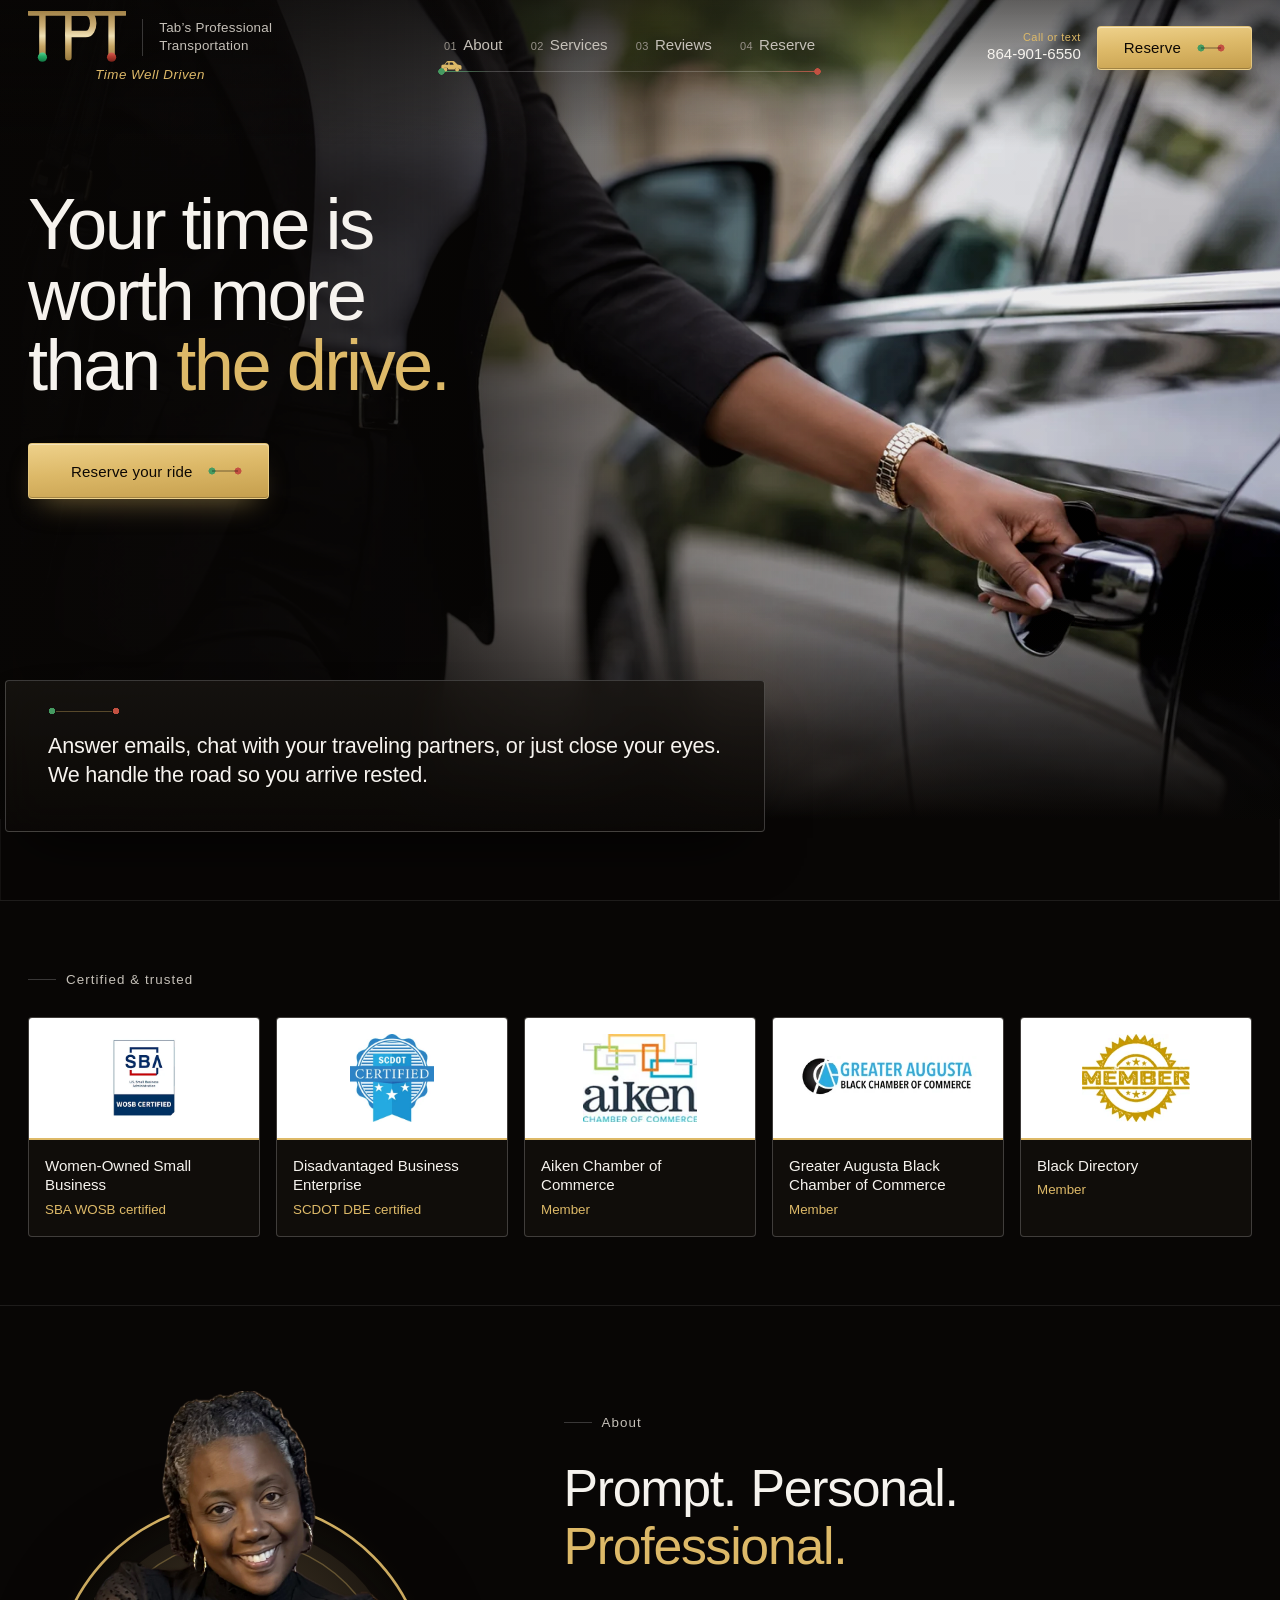
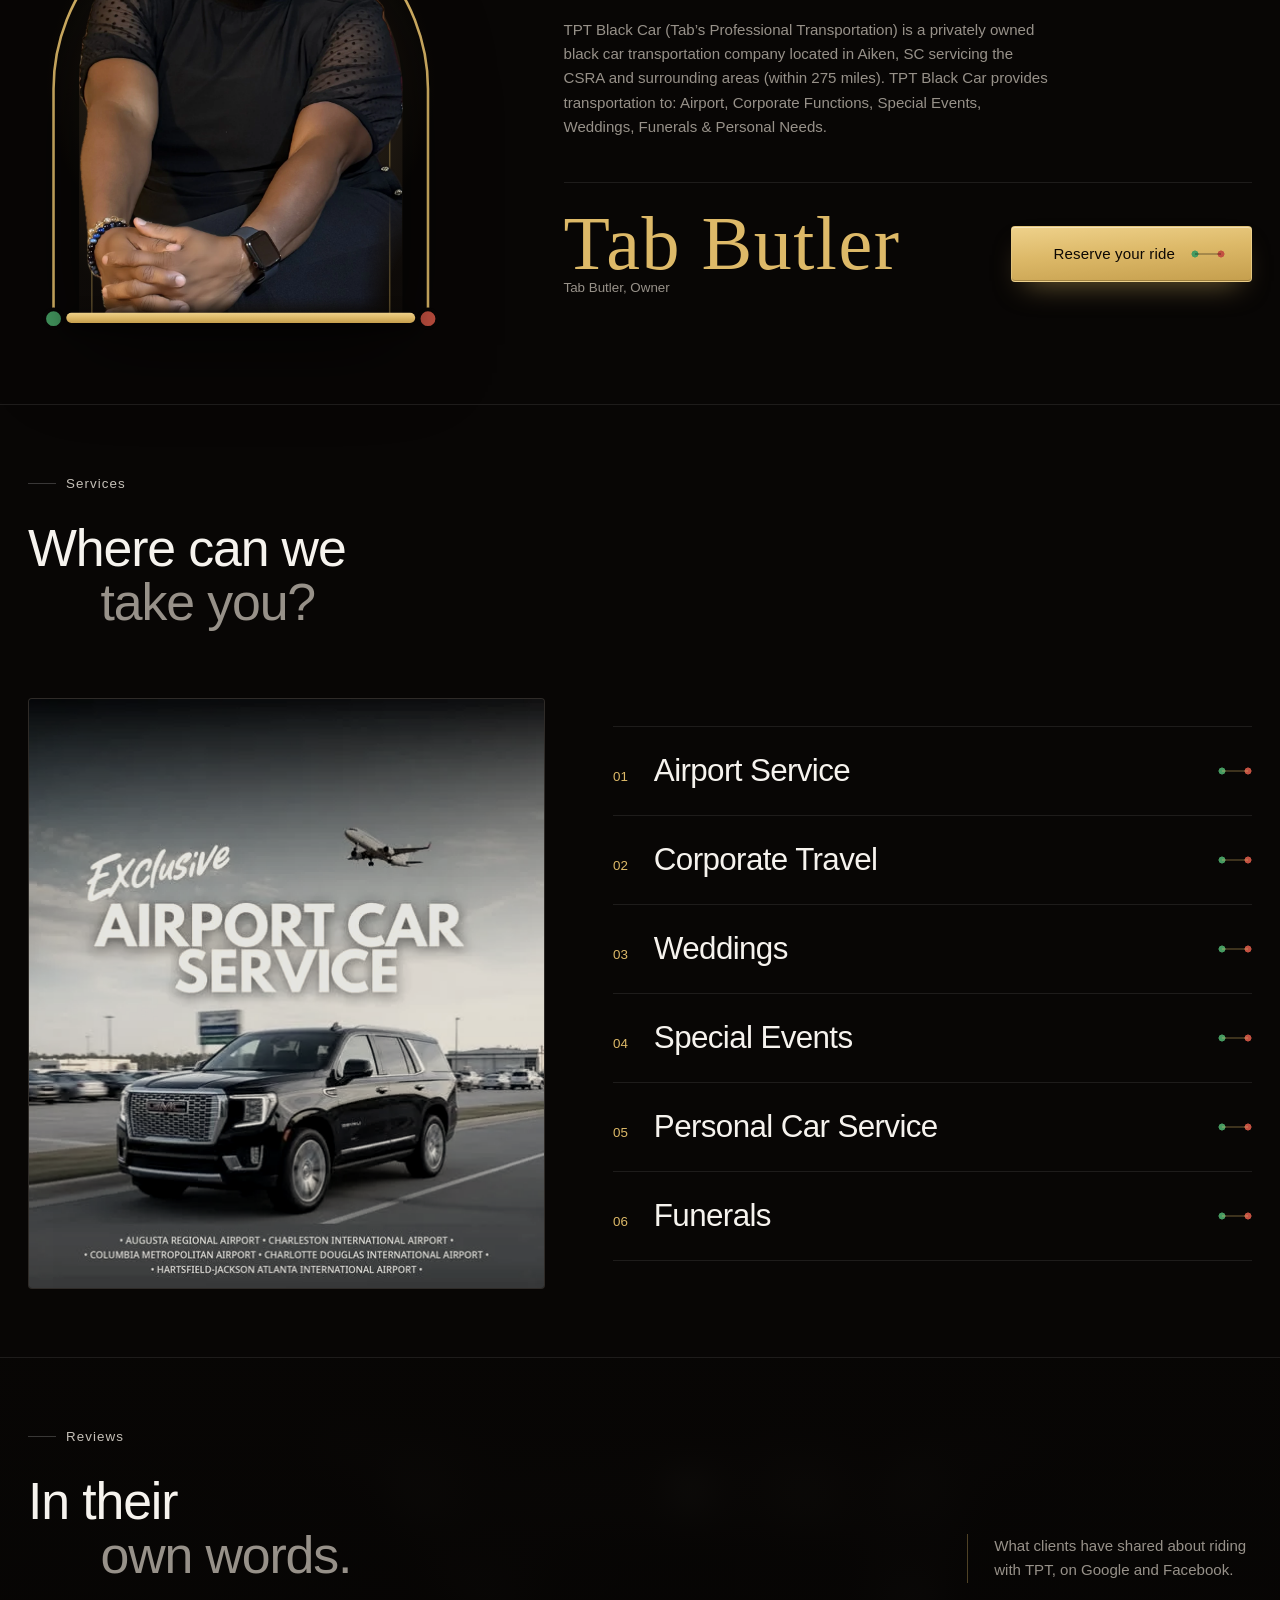
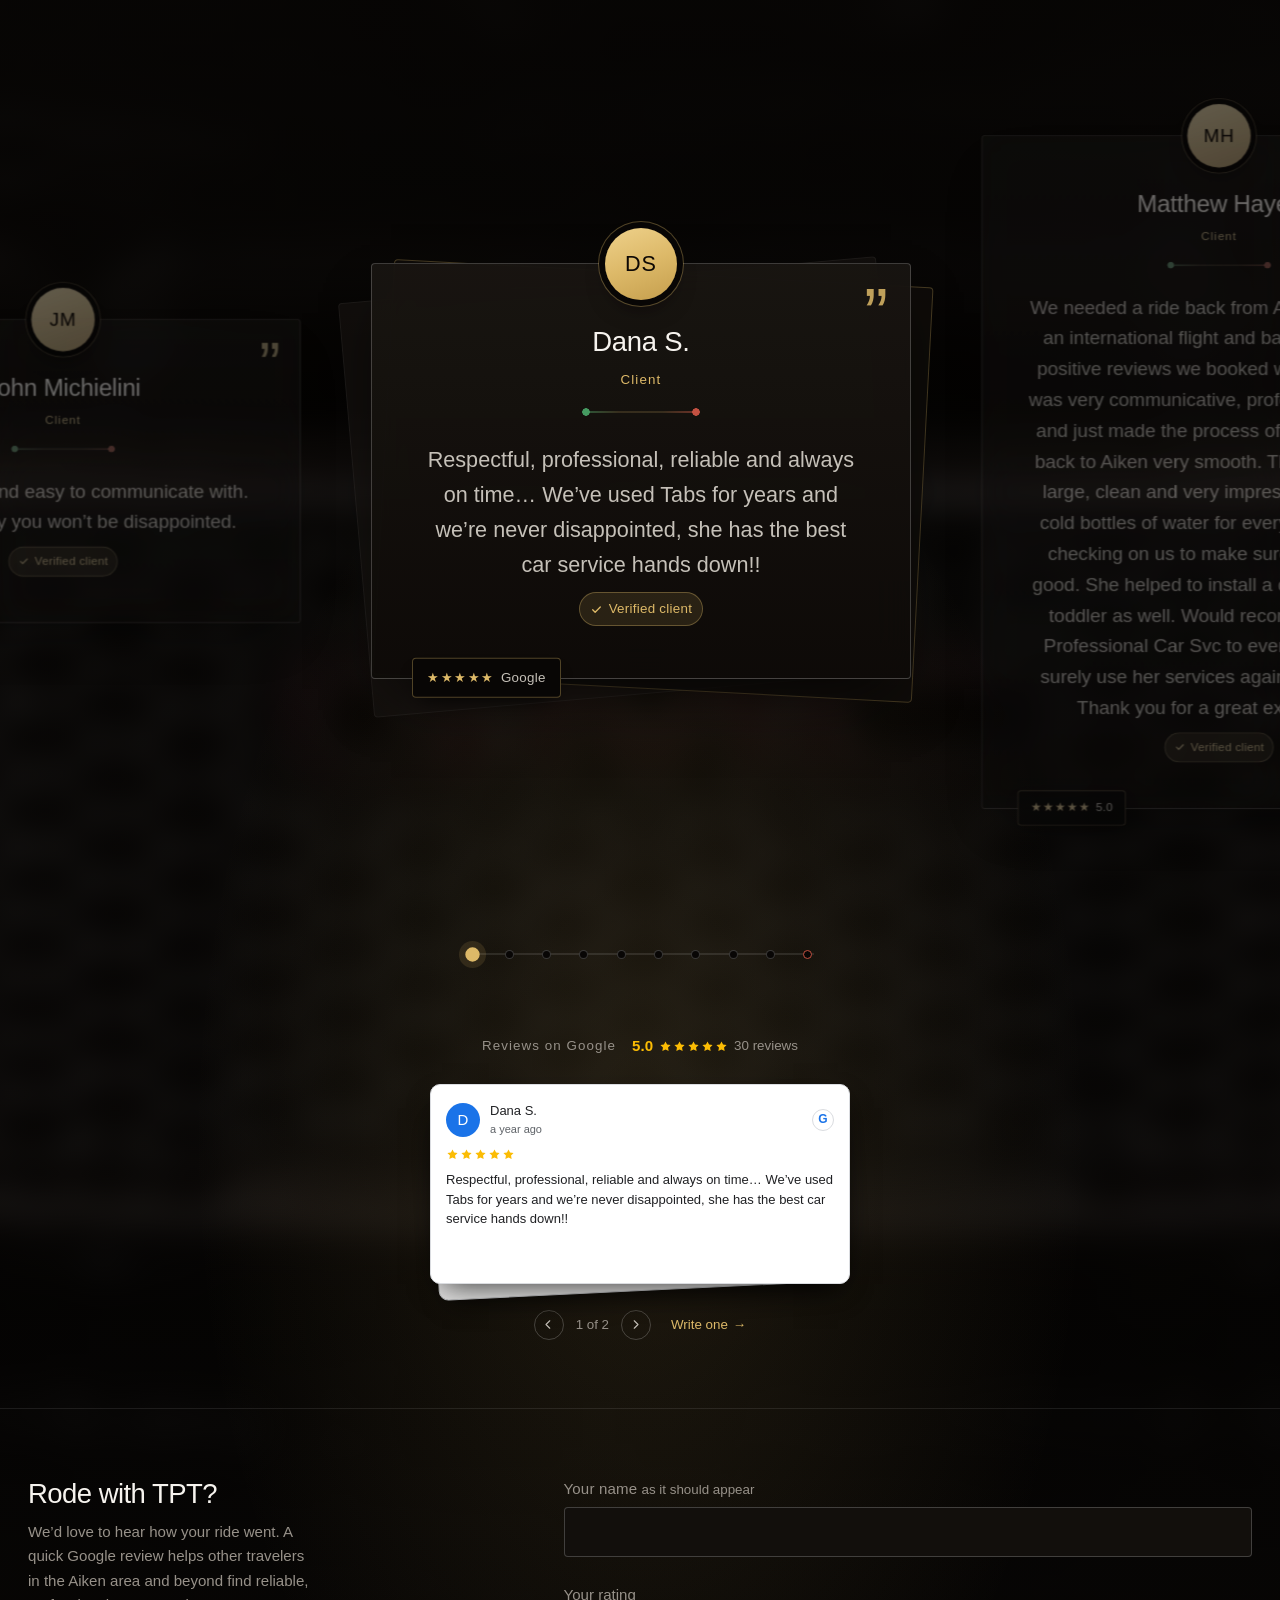
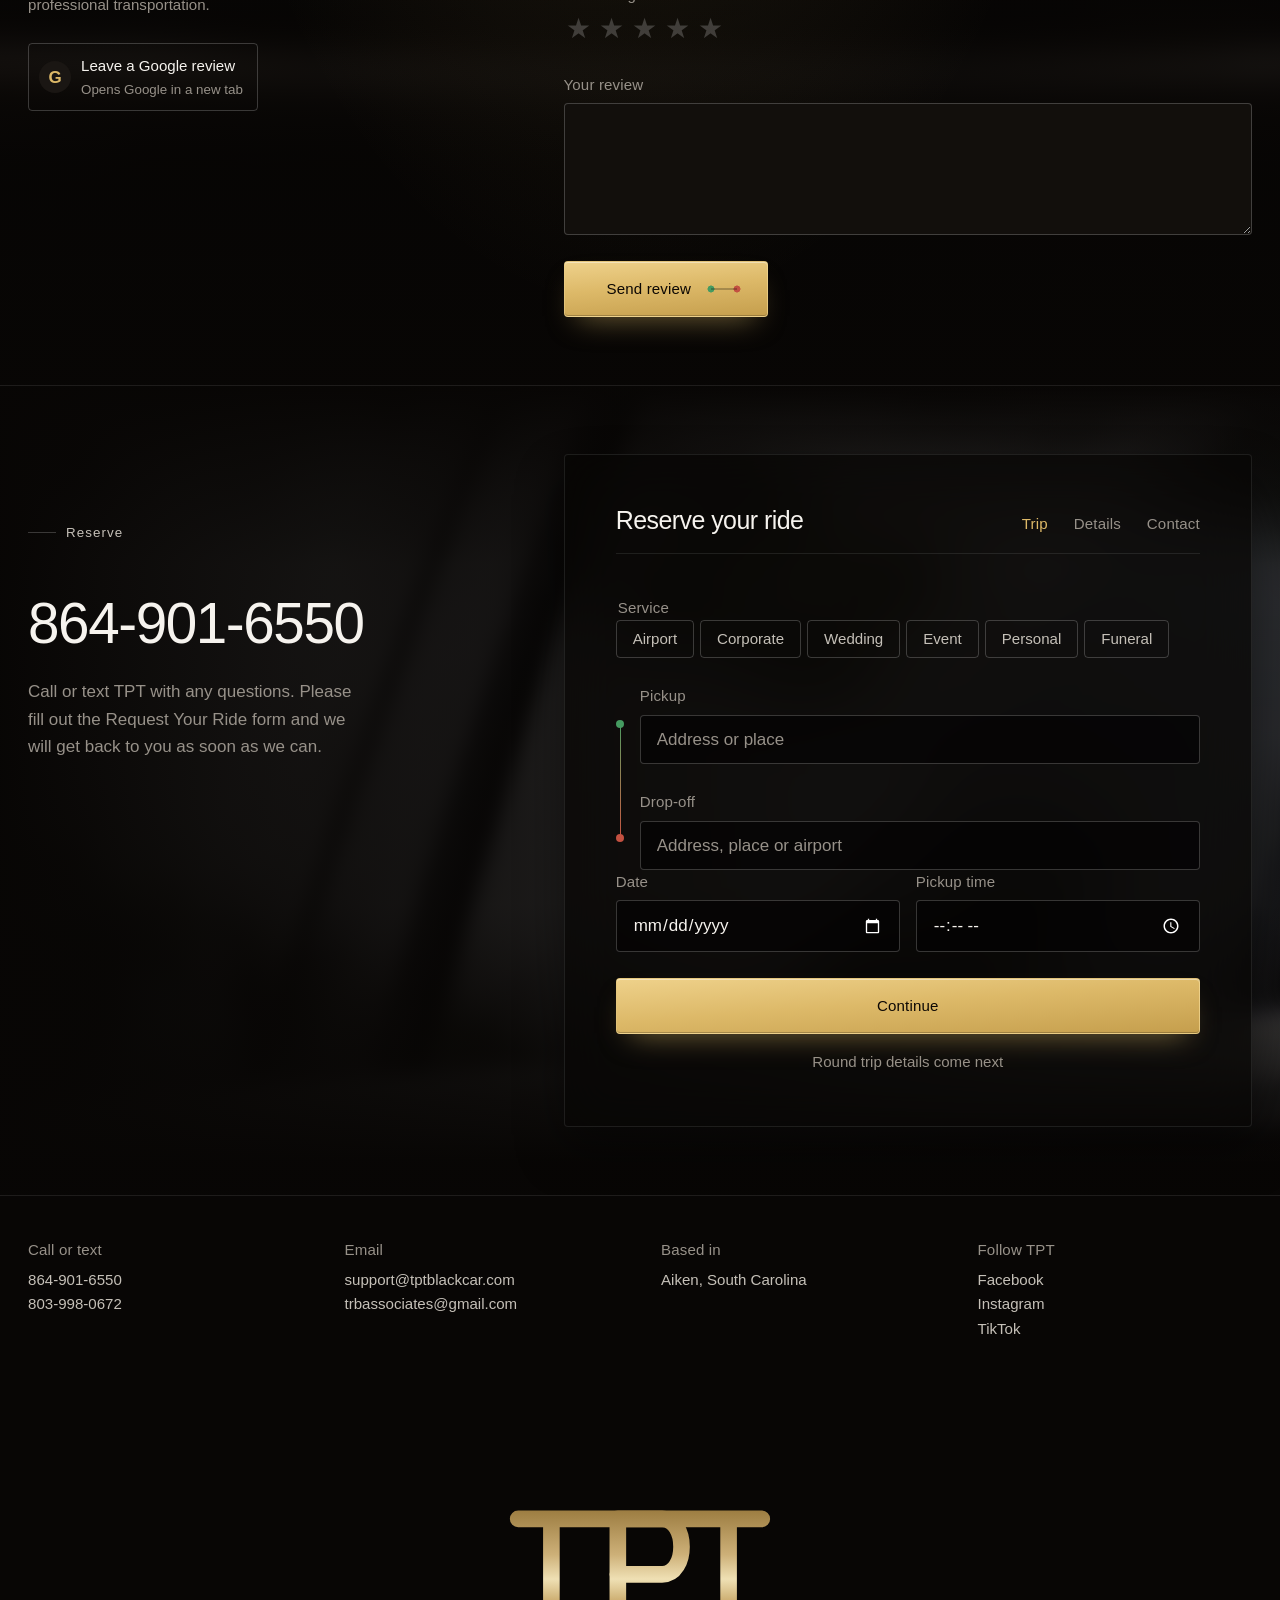
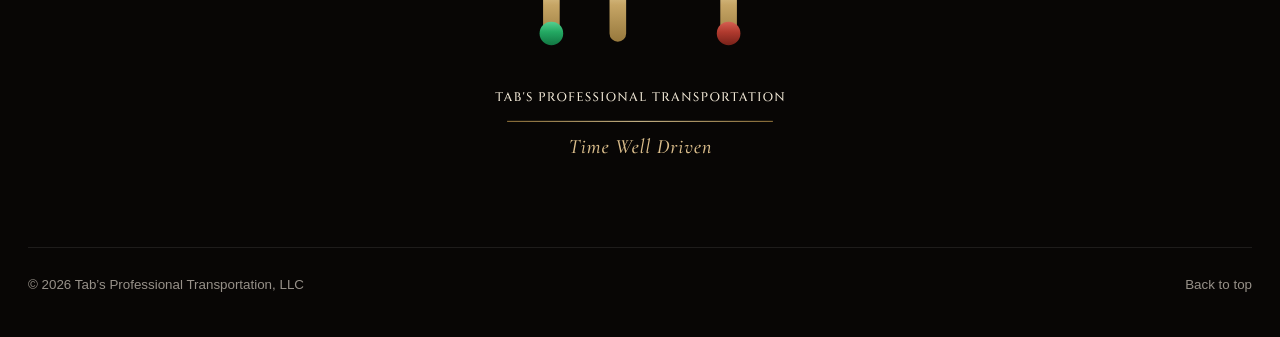
==== commit 958361a4: "Add files via upload" ====
--- a/index.html
+++ b/index.html
@@ -733,6 +733,6 @@
 </nav>
 
 <script src="config.js?v=2" defer></script>
-<script src="app.js?v=17" defer></script>
+<script src="app.js?v=18" defer></script>
 </body>
 </html>
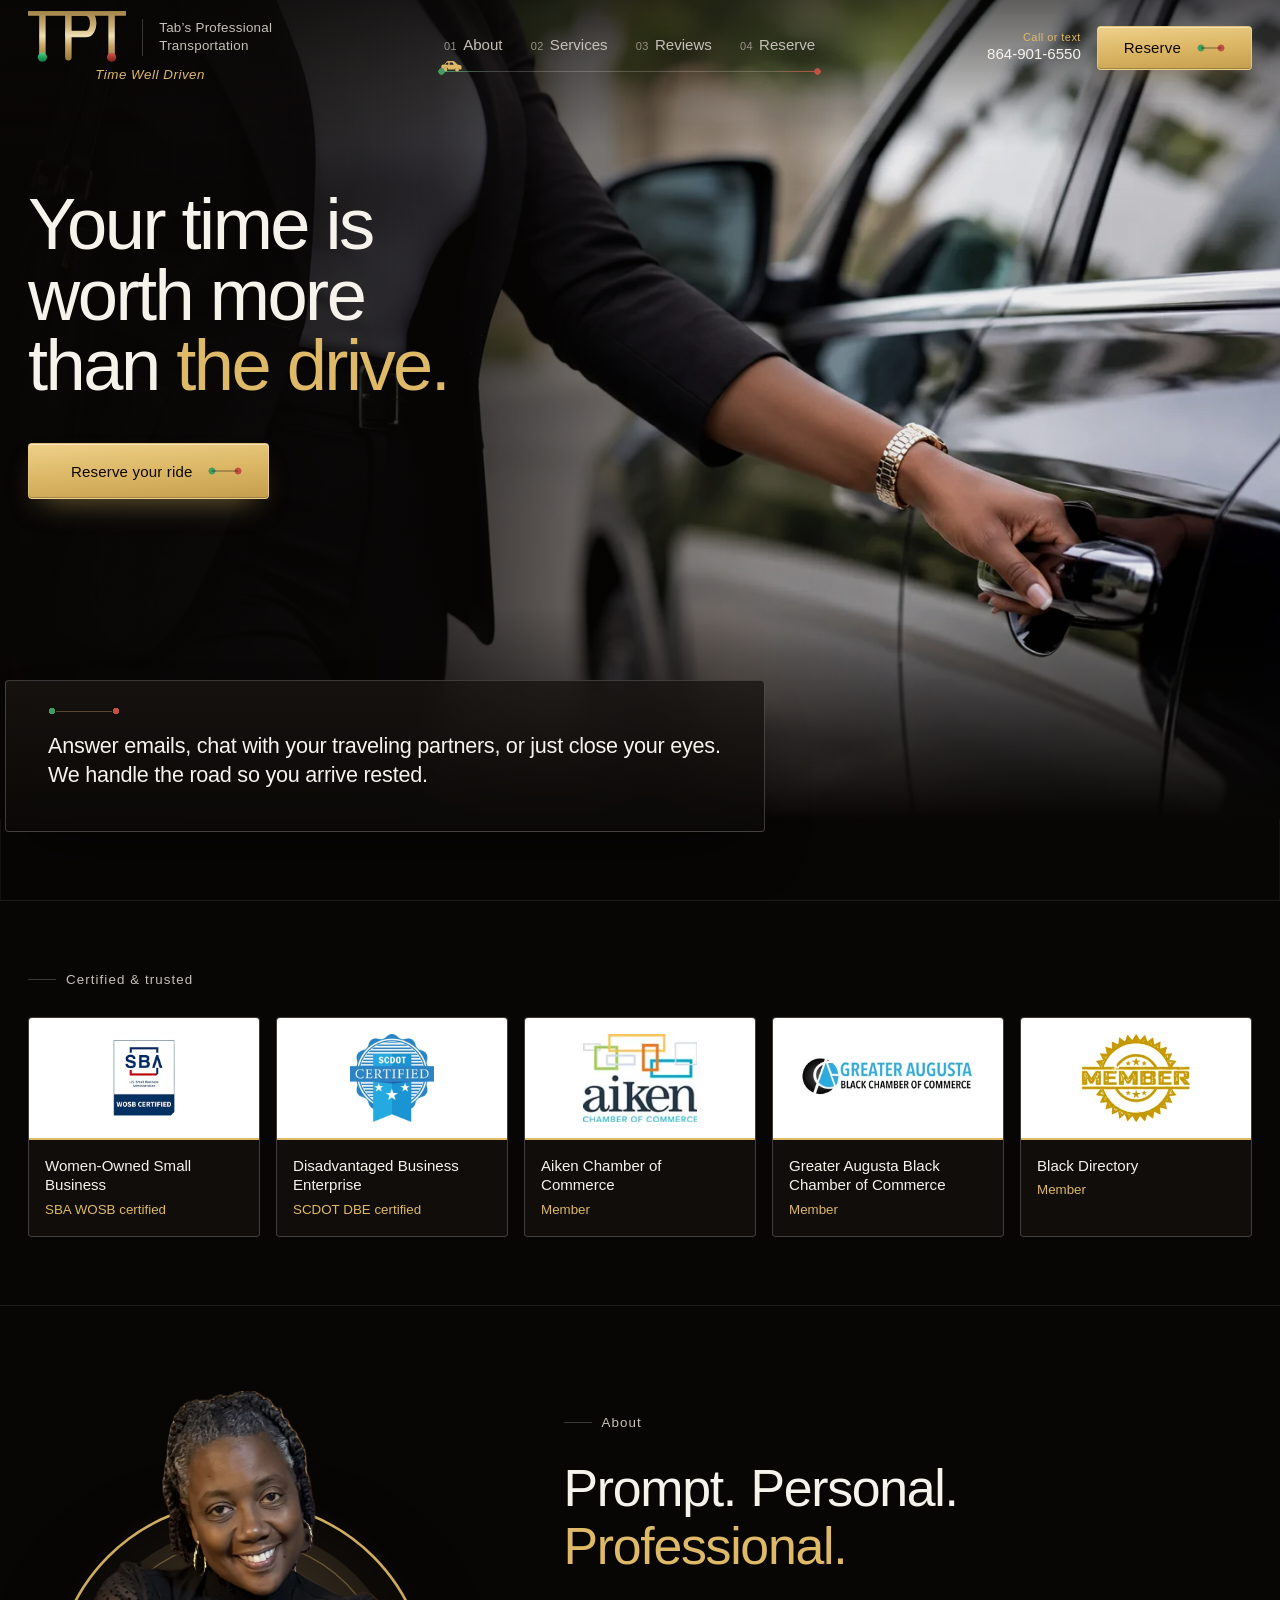
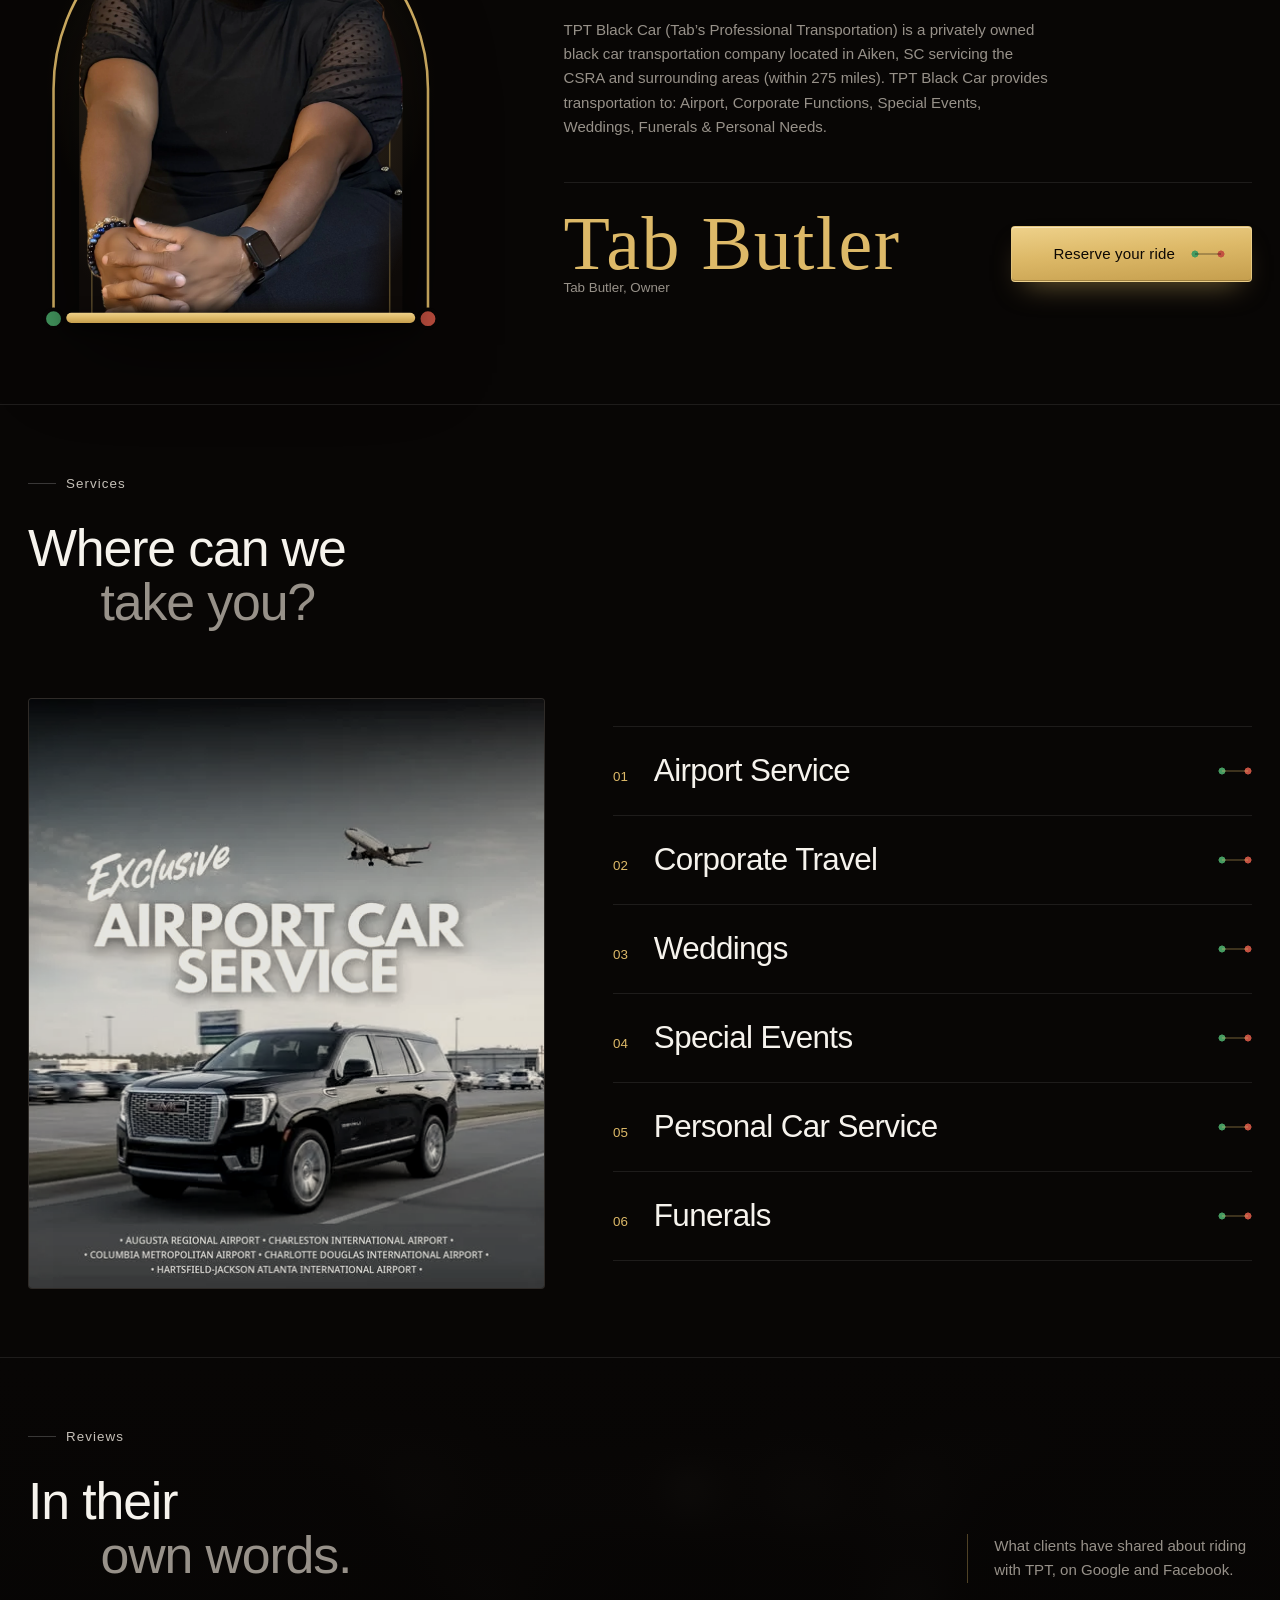
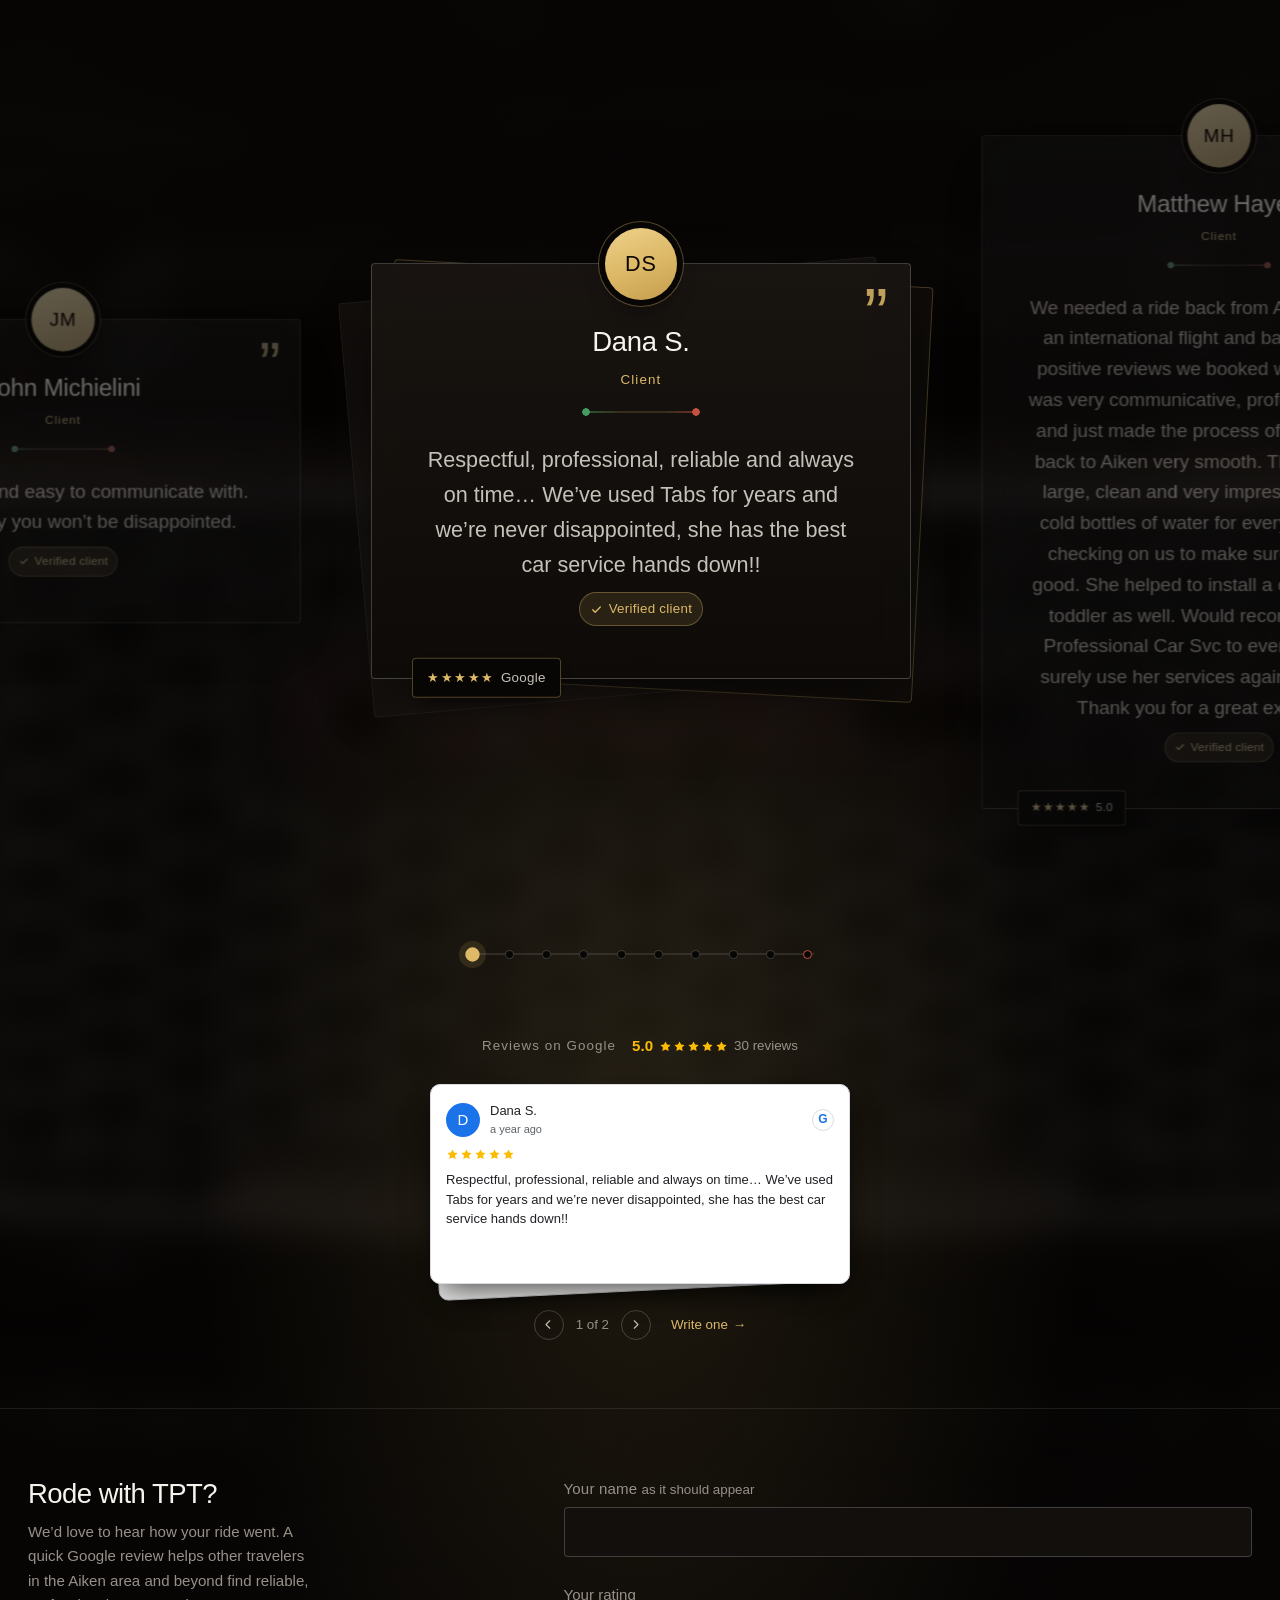
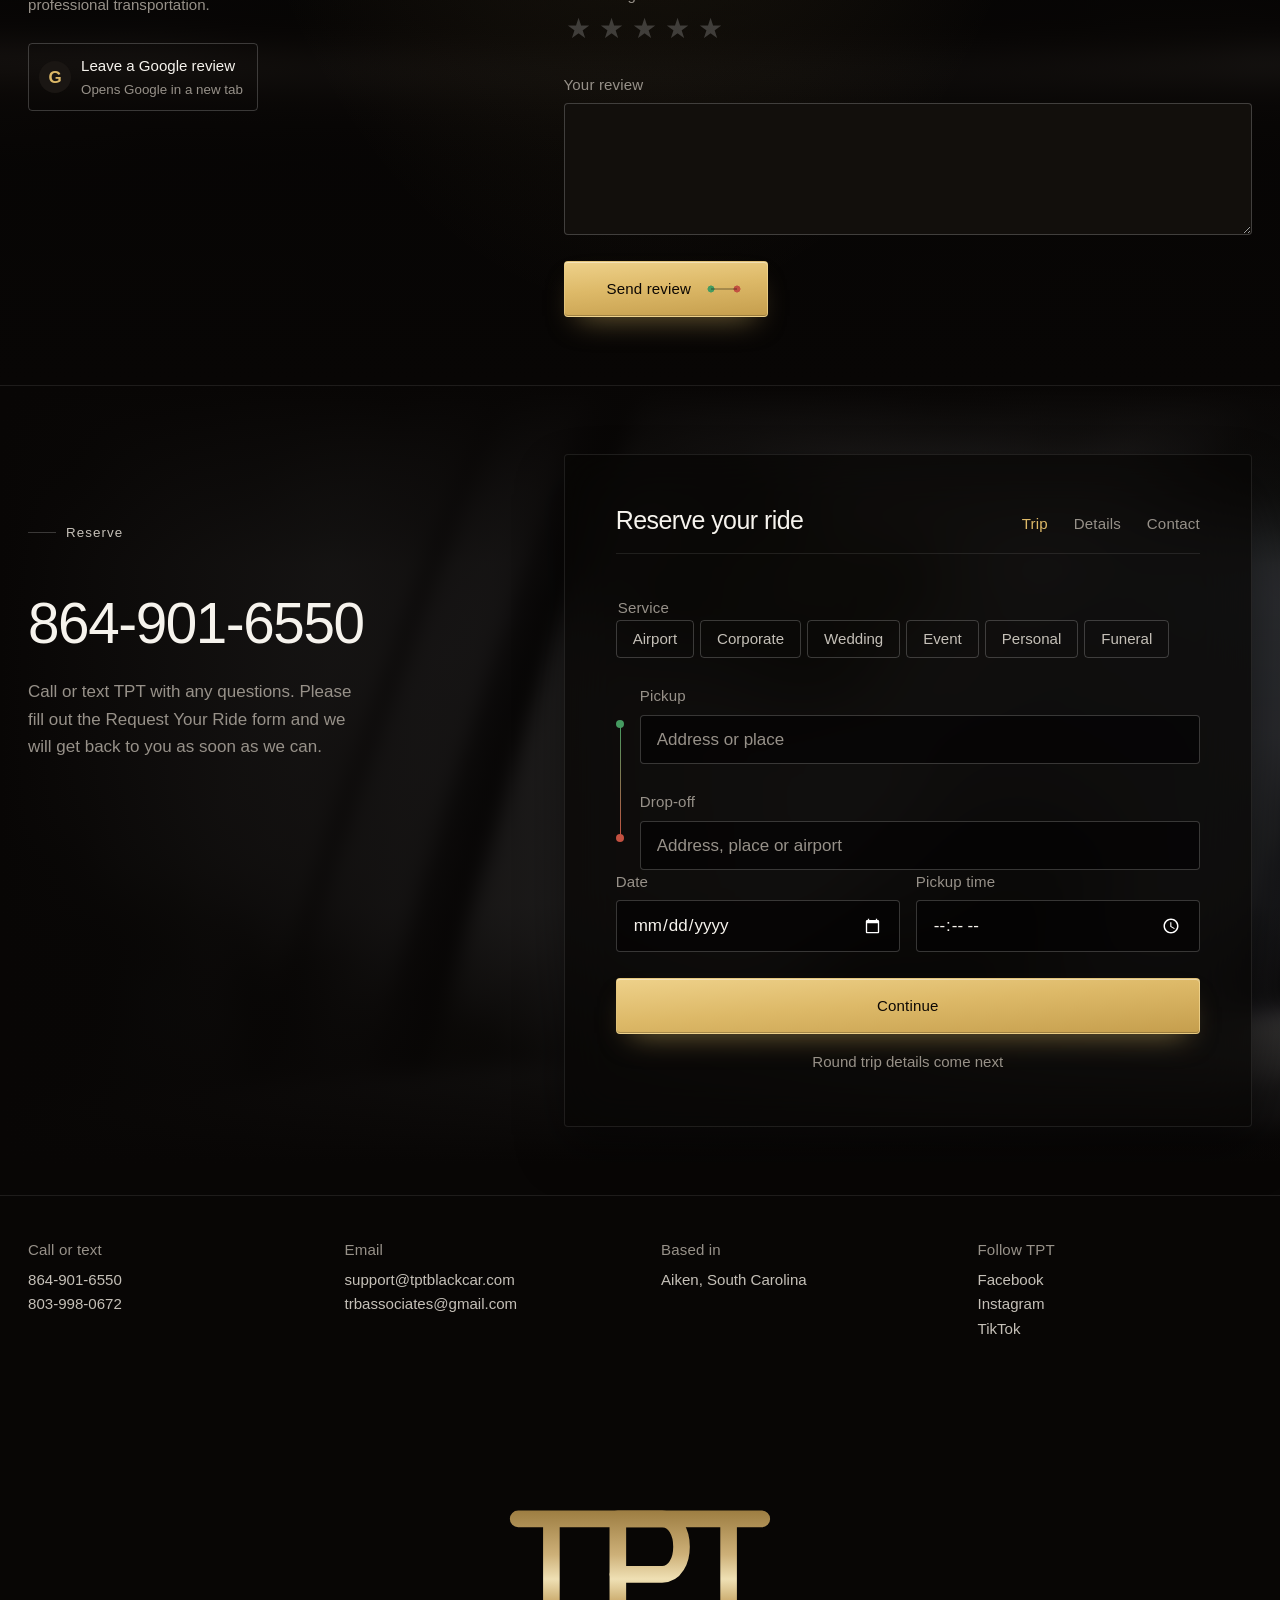
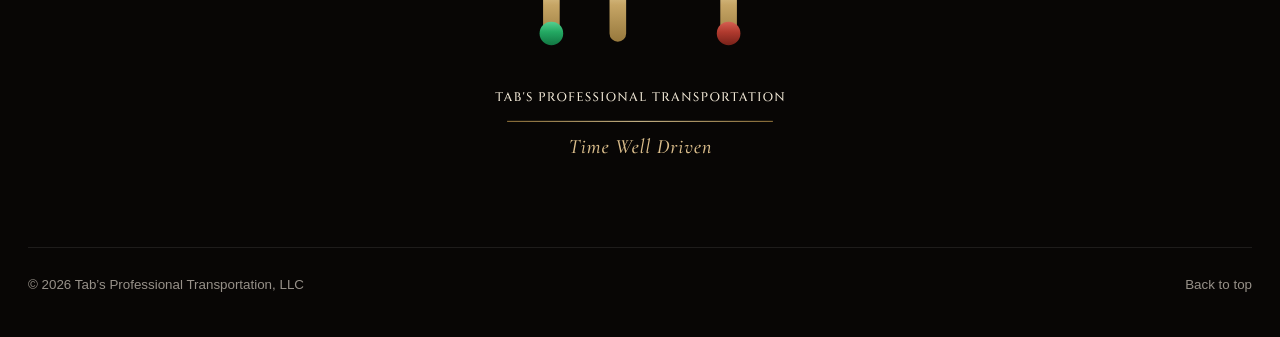
==== commit 52111889: "Add files via upload" ====
--- a/index.html
+++ b/index.html
@@ -127,7 +127,7 @@
   <link rel="preconnect" href="https://fonts.googleapis.com">
   <link rel="preconnect" href="https://fonts.gstatic.com" crossorigin>
   <link href="https://fonts.googleapis.com/css2?family=Archivo:wdth,wght@62..125,300..700&family=Mrs+Saint+Delafield&display=swap" rel="stylesheet">
-  <link rel="stylesheet" href="styles.css?v=54">
+  <link rel="stylesheet" href="styles.css?v=55">
 </head>
 <body>
 
@@ -255,13 +255,13 @@
         <svg class="about-art" viewBox="0 0 100 132" role="img" aria-label="Tab Butler, owner and operator of Tab&rsquo;s Professional Transportation, smiling">
           <defs>
             <radialGradient id="about-arch-fill" cx="50%" cy="38%" r="70%">
-              <stop offset="0" stop-color="oklch(36% 0.035 78)"/>
-              <stop offset="1" stop-color="oklch(15% 0.008 62)"/>
+              <stop offset="0" stop-color="#473b28"/>
+              <stop offset="1" stop-color="#0e0a08"/>
             </radialGradient>
             <linearGradient id="about-sill-fill" x1="0" y1="0" x2="0" y2="1">
-              <stop offset="0" stop-color="oklch(87% 0.095 88)"/>
-              <stop offset="0.5" stop-color="oklch(80% 0.108 86)"/>
-              <stop offset="1" stop-color="oklch(72% 0.11 84)"/>
+              <stop offset="0" stop-color="#eed18a"/>
+              <stop offset="0.5" stop-color="#ddb968"/>
+              <stop offset="1" stop-color="#c59e4d"/>
             </linearGradient>
             <!-- Her lap and the hip where the sofa was fade into the arch's shadow, so she reads as seated, not floating. -->
             <linearGradient id="about-fade-down" gradientUnits="userSpaceOnUse" x1="0" y1="123" x2="0" y2="128">
--- a/styles.css
+++ b/styles.css
@@ -13,7 +13,7 @@
  * exception is "Driven" in the hero, which answers the "Time Well Driven" in the mark.
  */
 
-@import url("./tokens.css?v=12");
+@import url("./tokens.css?v=13");
 @import url("./base.css?v=11");
 
 body { background: var(--color-paper); color: var(--color-ink); }
@@ -28,7 +28,7 @@
 /* Two hairlines down the page at the container edges, after the reference's column grid.
    Bands are transparent, so the rules read through them; anything with a fill covers them. */
 @media (min-width: 64rem) {
-  body::before { content: ""; position: fixed; inset-block: 0; left: 50%; z-index: 0; width: min(100%, var(--container)); translate: -50% 0; border-inline: var(--rule-hair) solid oklch(100% 0 0 / 5%); pointer-events: none; }
+  body::before { content: ""; position: fixed; inset-block: 0; left: 50%; z-index: 0; width: min(100%, var(--container)); translate: -50% 0; border-inline: var(--rule-hair) solid rgba(255, 255, 255, 0.05); pointer-events: none; }
 }
 
 /* ---------- Bands: full-bleed black, divided by a hairline ---------- */
@@ -52,7 +52,7 @@
 .btn { display: inline-flex; align-items: center; justify-content: center; gap: var(--space-md); min-height: 56px; padding: var(--space-xs) var(--space-xl); border: var(--rule-hair) solid transparent; border-radius: var(--radius-control); font-size: var(--text-sm); font-weight: 500; letter-spacing: 0.01em; line-height: 1; text-decoration: none; cursor: pointer; transition: background-color var(--dur-short) var(--ease-out), border-color var(--dur-short) var(--ease-out), color var(--dur-short) var(--ease-out); }
 .btn:has(.btn-icon) { padding-inline-end: var(--space-xs); }
 .btn:active { transition-duration: var(--dur-micro); }
-.btn-icon { display: inline-grid; place-items: center; width: 40px; height: 40px; border-radius: var(--radius-round); background: oklch(100% 0 0 / 22%); color: inherit; transition: transform var(--dur-short) var(--ease-out); }
+.btn-icon { display: inline-grid; place-items: center; width: 40px; height: 40px; border-radius: var(--radius-round); background: rgba(255, 255, 255, 0.22); color: inherit; transition: transform var(--dur-short) var(--ease-out); }
 .btn-icon svg { width: 16px; height: 16px; fill: none; stroke: currentColor; stroke-width: 1.5; stroke-linecap: round; stroke-linejoin: round; }
 .btn:hover .btn-icon { transform: rotate(45deg); }
 .btn-action { background: var(--color-action); color: var(--color-action-ink); }
@@ -67,13 +67,13 @@
 
 /* ---- The route: TPT's own "go" mark. The logo's rails end in a green departure and a red arrival;
    every forward control carries that journey, and it stretches on hover like a trip being driven. ---- */
-.btn-action { position: relative; isolation: isolate; overflow: hidden; border-color: oklch(88% 0.09 88 / 60%);
+.btn-action { position: relative; isolation: isolate; overflow: hidden; border-color: rgba(240, 213, 146, 0.6);
   background: linear-gradient(176deg, var(--color-gold-lift) 0%, var(--color-gold) 46%, var(--color-gold-press) 100%);
-  box-shadow: inset 0 1px 0 oklch(100% 0 0 / 42%), inset 0 -1px 0 oklch(0% 0 0 / 22%), 0 14px 30px -14px oklch(80% 0.108 86 / 55%);
+  box-shadow: inset 0 1px 0 rgba(255, 255, 255, 0.42), inset 0 -1px 0 rgba(0, 0, 0, 0.22), 0 14px 30px -14px rgba(221, 185, 104, 0.55);
   transition: box-shadow var(--dur-short) var(--ease-out), translate var(--dur-short) var(--ease-out), filter var(--dur-short) var(--ease-out); }
 /* Brushed-metal sheen that sweeps across once on hover. */
-.btn-action::before { content: ""; position: absolute; inset: -1px; z-index: -1; background: linear-gradient(105deg, transparent 35%, oklch(100% 0 0 / 45%) 50%, transparent 65%); translate: -120% 0; pointer-events: none; }
-.btn-action:hover { background: linear-gradient(176deg, var(--color-gold-lift) 0%, var(--color-gold) 46%, var(--color-gold-press) 100%); translate: 0 -1px; box-shadow: inset 0 1px 0 oklch(100% 0 0 / 50%), inset 0 -1px 0 oklch(0% 0 0 / 22%), 0 18px 36px -14px oklch(80% 0.108 86 / 70%); }
+.btn-action::before { content: ""; position: absolute; inset: -1px; z-index: -1; background: linear-gradient(105deg, transparent 35%, rgba(255, 255, 255, 0.45) 50%, transparent 65%); translate: -120% 0; pointer-events: none; }
+.btn-action:hover { background: linear-gradient(176deg, var(--color-gold-lift) 0%, var(--color-gold) 46%, var(--color-gold-press) 100%); translate: 0 -1px; box-shadow: inset 0 1px 0 rgba(255, 255, 255, 0.5), inset 0 -1px 0 rgba(0, 0, 0, 0.22), 0 18px 36px -14px rgba(221, 185, 104, 0.7); }
 .btn-action:hover::before { translate: 120% 0; transition: translate 900ms var(--ease-out); }
 .btn-action:active { translate: 0; filter: brightness(0.96); }
 .btn-action:disabled { background: var(--color-disabled); border-color: transparent; box-shadow: none; translate: 0; }
@@ -100,7 +100,7 @@
 .btn-sm.btn-action:hover .btn-icon, .btn-sm.btn-action:focus-visible .btn-icon { width: 44px; }
 
 /* Quiet buttons: hairline that turns gold, a little glass. */
-.btn-quiet { background: oklch(100% 0 0 / 2%); transition: background-color var(--dur-short) var(--ease-out), border-color var(--dur-short) var(--ease-out), color var(--dur-short) var(--ease-out); }
+.btn-quiet { background: rgba(255, 255, 255, 0.02); transition: background-color var(--dur-short) var(--ease-out), border-color var(--dur-short) var(--ease-out), color var(--dur-short) var(--ease-out); }
 .btn-quiet:hover { border-color: var(--color-gold-line); background: var(--color-gold-wash); color: var(--color-ink); }
 
 /* ---------- Header: fixed; the menu is a route ----------
@@ -110,7 +110,7 @@
    parked at the green dot above the first section, at the red dot past the last. */
 :root { --header-h: 96px; }
 .site-header { position: fixed; inset: 0 0 auto; z-index: var(--z-sticky-nav); height: var(--header-h); transition: background-color var(--dur-long) var(--ease-out), border-color var(--dur-long) var(--ease-out), translate var(--dur-long) var(--ease-out), height var(--dur-long) var(--ease-out); border-block-end: var(--rule-hair) solid transparent; }
-.site-header.is-scrolled { --header-h: 72px; background: oklch(10% 0.005 62 / 78%); -webkit-backdrop-filter: blur(18px) saturate(1.1); backdrop-filter: blur(18px) saturate(1.1); border-block-end-color: var(--color-rule); }
+.site-header.is-scrolled { --header-h: 72px; background: rgba(4, 3, 2, 0.78); -webkit-backdrop-filter: blur(18px) saturate(1.1); backdrop-filter: blur(18px) saturate(1.1); border-block-end-color: var(--color-rule); }
 .site-header.is-tucked { translate: 0 -100%; }
 .header-bar { display: flex; align-items: center; justify-content: space-between; gap: var(--space-lg); height: 100%; }
 .brand { display: inline-grid; grid-template-columns: auto auto; align-items: center; column-gap: var(--space-md); row-gap: 4px; flex: none; color: var(--color-ink); text-decoration: none; }
@@ -131,7 +131,7 @@
 .nav a:hover .nav-num, .nav a[aria-current="true"] .nav-num { color: var(--color-gold); }
 .nav a:focus-visible { outline: 2px solid var(--color-focus); outline-offset: 4px; border-radius: 2px; }
 /* The car: a gold dot with a short glow, riding the road to the stop in view. */
-.nav-car { position: absolute; bottom: 4px; left: 0; width: 24px; height: 12px; background: var(--color-gold); -webkit-mask: var(--car-mask) center / contain no-repeat; mask: var(--car-mask) center / contain no-repeat; filter: drop-shadow(0 0 4px oklch(80% 0.108 86 / 70%)); translate: calc(var(--car-x, -40px) - 12px) 0; scale: var(--car-face, 1) 1; opacity: var(--car-on, 0); transition: translate 900ms var(--ease-out), scale var(--dur-short) var(--ease-out), opacity var(--dur-short) var(--ease-out); pointer-events: none; }
+.nav-car { position: absolute; bottom: 4px; left: 0; width: 24px; height: 12px; background: var(--color-gold); -webkit-mask: var(--car-mask) center / contain no-repeat; mask: var(--car-mask) center / contain no-repeat; filter: drop-shadow(0 0 4px rgba(221, 185, 104, 0.7)); translate: calc(var(--car-x, -40px) - 12px) 0; scale: var(--car-face, 1) 1; opacity: var(--car-on, 0); transition: translate 900ms var(--ease-out), scale var(--dur-short) var(--ease-out), opacity var(--dur-short) var(--ease-out); pointer-events: none; }
 
 .header-actions { display: flex; align-items: center; gap: var(--space-md); flex: none; }
 .header-phone { display: flex; flex-direction: column; align-items: flex-end; font-size: var(--text-sm); font-variant-numeric: tabular-nums; color: var(--color-ink); text-decoration: none; line-height: 1.25; transition: color var(--dur-short) var(--ease-out); }
@@ -139,7 +139,7 @@
 .header-phone:hover { color: var(--color-gold-lift); }
 .header-reserve { min-height: 44px; }
 
-.menu-btn { display: none; align-items: center; gap: var(--space-sm); min-height: 44px; padding: 0 var(--space-md); border: var(--rule-hair) solid var(--color-rule-strong); border-radius: var(--radius-control); background: oklch(12.4% 0.006 62 / 55%); -webkit-backdrop-filter: blur(12px); backdrop-filter: blur(12px); font: inherit; font-size: var(--text-sm); color: var(--color-ink); cursor: pointer; transition: border-color var(--dur-short) var(--ease-out); }
+.menu-btn { display: none; align-items: center; gap: var(--space-sm); min-height: 44px; padding: 0 var(--space-md); border: var(--rule-hair) solid var(--color-rule-strong); border-radius: var(--radius-control); background: rgba(8, 6, 5, 0.55); -webkit-backdrop-filter: blur(12px); backdrop-filter: blur(12px); font: inherit; font-size: var(--text-sm); color: var(--color-ink); cursor: pointer; transition: border-color var(--dur-short) var(--ease-out); }
 .menu-btn:hover { border-color: var(--color-gold-line); }
 .menu-btn:focus-visible { outline: 2px solid var(--color-focus); outline-offset: 2px; }
 /* Two lines of unequal length, like a road and its shoulder; they cross into an X when open. */
@@ -188,8 +188,8 @@
 /* Scrim: closed where the words sit, open where the picture sits, closed again at the base,
    with a light band across the top so the nav reads over any photo. */
 .hero-media::after { content: ""; position: absolute; inset: 0; background:
-  linear-gradient(180deg, oklch(12.4% 0.006 62 / 62%) 0%, transparent 18%),
-  linear-gradient(90deg, var(--color-paper) 0%, oklch(12.4% 0.006 62 / 80%) 34%, oklch(12.4% 0.006 62 / 8%) 70%),
+  linear-gradient(180deg, rgba(8, 6, 5, 0.62) 0%, transparent 18%),
+  linear-gradient(90deg, var(--color-paper) 0%, rgba(8, 6, 5, 0.8) 34%, rgba(8, 6, 5, 0.08) 70%),
   linear-gradient(0deg, var(--color-paper) 0%, transparent 26%); }
 .hero-photo { position: absolute; inset: 0; width: 100%; height: 100%; object-fit: cover; object-position: 72% 50%; filter: saturate(0.92) contrast(1.04); }
 .hero-watermark { position: absolute; top: 54%; left: 72%; width: min(900px, 72%); max-width: none; translate: -50% -50%; opacity: 0.12; }
@@ -206,7 +206,7 @@
 /* Glass card at the foot of the picture, after the reference's floating panels.
    Anchored to the photo, not the grid: the hand starts at 75% of the image and the photo is
    framed at 72%, so a right edge at 72% of the hero stays left of the hand at every aspect ratio. */
-.hero-card { position: absolute; right: calc(38.2% + var(--space-lg)); bottom: var(--space-2xl); z-index: 1; max-width: 760px; margin: 0; padding: var(--space-lg) var(--space-xl) var(--space-xl); border: var(--rule-hair) solid var(--color-rule-strong); border-radius: var(--radius-card); background: linear-gradient(180deg, oklch(20% 0.009 68 / 78%), oklch(14% 0.006 62 / 84%)); -webkit-backdrop-filter: blur(18px); backdrop-filter: blur(18px); box-shadow: 0 30px 60px -24px oklch(0% 0 0 / 80%); }
+.hero-card { position: absolute; right: calc(38.2% + var(--space-lg)); bottom: var(--space-2xl); z-index: 1; max-width: 760px; margin: 0; padding: var(--space-lg) var(--space-xl) var(--space-xl); border: var(--rule-hair) solid var(--color-rule-strong); border-radius: var(--radius-card); background: linear-gradient(180deg, rgba(25, 21, 18, 0.78), rgba(11, 9, 7, 0.84)); -webkit-backdrop-filter: blur(18px); backdrop-filter: blur(18px); box-shadow: 0 30px 60px -24px rgba(0, 0, 0, 0.8); }
 /* The route line from the nav, in miniature: green departure, gold hairline, red arrival. */
 .hero-card-route { position: relative; display: block; width: 72px; height: 8px; margin-block-end: var(--space-md); background: radial-gradient(circle at 4px 50%, var(--color-depart) 3px, transparent 3.5px), radial-gradient(circle at calc(100% - 4px) 50%, var(--color-arrive) 3px, transparent 3.5px); }
 .hero-card-route::before { content: ""; position: absolute; inset-inline: 8px; top: 50%; height: 1px; background: var(--color-gold-line); }
@@ -249,15 +249,15 @@
    cropped just below her hands and sits on a gold sill across the arch. */
 .about-grid { display: grid; grid-template-columns: minmax(0, var(--phi-minor)) minmax(0, var(--phi-major)); gap: var(--space-3xl); align-items: center; }
 .about-stage { position: relative; isolation: isolate; margin: 0; }
-.about-glow { position: absolute; left: 50%; top: 55%; z-index: -1; width: 130%; aspect-ratio: 1; translate: -50% -50%; border-radius: 50%; background: radial-gradient(closest-side, oklch(80% 0.108 86 / 22%), transparent 72%); pointer-events: none; }
+.about-glow { position: absolute; left: 50%; top: 55%; z-index: -1; width: 130%; aspect-ratio: 1; translate: -50% -50%; border-radius: 50%; background: radial-gradient(closest-side, rgba(221, 185, 104, 0.22), transparent 72%); pointer-events: none; }
 .about-art { display: block; width: 100%; height: auto; overflow: visible; }
-.about-arch { fill: url(#about-arch-fill); filter: drop-shadow(0 6px 10px oklch(0% 0 0 / 60%)); }
+.about-arch { fill: url(#about-arch-fill); filter: drop-shadow(0 6px 10px rgba(0, 0, 0, 0.6)); }
 .about-arch-ring { fill: none; stroke: var(--color-gold-line); stroke-width: 0.35; }
 .about-route { fill: none; stroke: var(--color-gold); stroke-width: 0.6; stroke-linecap: round; stroke-dasharray: 1; stroke-dashoffset: 0; }
 .about-stop { stroke: var(--color-paper); stroke-width: 0.9; }
 .about-stop--depart { fill: var(--color-depart); }
 .about-stop--arrive { fill: var(--color-arrive); }
-.about-sill { fill: url(#about-sill-fill); filter: drop-shadow(0 1.5px 2px oklch(0% 0 0 / 60%)); }
+.about-sill { fill: url(#about-sill-fill); filter: drop-shadow(0 1.5px 2px rgba(0, 0, 0, 0.6)); }
 .about-car { fill: var(--color-gold-lift); filter: drop-shadow(0 0 1.5px var(--color-gold)); opacity: 0; }
 @keyframes about-ride { 8%, 88% { opacity: 1; } }
 
@@ -309,7 +309,7 @@
 .reserve-media { position: absolute; inset: 0; z-index: -1; pointer-events: none; }
 .reserve-media img { width: 100%; height: 100%; object-fit: cover; filter: blur(6px) brightness(0.5) saturate(0.8); scale: 1.06; }
 .reserve-media::after { content: ""; position: absolute; inset: 0; background:
-  linear-gradient(90deg, var(--color-paper) 0%, oklch(12.4% 0.006 62 / 82%) 38%, oklch(12.4% 0.006 62 / 38%) 100%),
+  linear-gradient(90deg, var(--color-paper) 0%, rgba(8, 6, 5, 0.82) 38%, rgba(8, 6, 5, 0.38) 100%),
   linear-gradient(180deg, var(--color-paper) 0%, transparent 22%, transparent 64%, var(--color-paper) 96%); }
 
 .reserve-grid { display: grid; grid-template-columns: minmax(0, var(--phi-minor)) minmax(0, var(--phi-major)); gap: var(--space-3xl); align-items: start; }
@@ -320,8 +320,8 @@
 .reserve-sub { max-width: 36ch; color: var(--color-muted); }
 
 /* The hero card's material at full size: a dark pane over the blurred texture behind it. */
-.booking { padding: clamp(24px, 4vw, 56px); border: var(--rule-hair) solid var(--color-rule); border-radius: var(--radius-panel); background: oklch(12.4% 0.006 62 / 72%); -webkit-backdrop-filter: blur(24px); backdrop-filter: blur(24px); box-shadow: 0 24px 48px oklch(0% 0 0 / 40%); scroll-margin-top: var(--space-xl); }
-.booking :is(input[type="text"], input[type="tel"], input[type="email"], input[type="date"], input[type="time"], input[type="number"], textarea) { background: oklch(10% 0.005 62 / 62%); }
+.booking { padding: clamp(24px, 4vw, 56px); border: var(--rule-hair) solid var(--color-rule); border-radius: var(--radius-panel); background: rgba(8, 6, 5, 0.72); -webkit-backdrop-filter: blur(24px); backdrop-filter: blur(24px); box-shadow: 0 24px 48px rgba(0, 0, 0, 0.4); scroll-margin-top: var(--space-xl); }
+.booking :is(input[type="text"], input[type="tel"], input[type="email"], input[type="date"], input[type="time"], input[type="number"], textarea) { background: rgba(4, 3, 2, 0.62); }
 .booking-head { display: flex; align-items: baseline; justify-content: space-between; flex-wrap: wrap; gap: var(--space-md); margin-block-end: var(--space-xl); padding-block-end: var(--space-md); border-block-end: var(--rule-hair) solid var(--color-rule); }
 .booking-title { font-size: var(--text-title); font-weight: 400; }
 .steps { display: flex; gap: var(--space-lg); margin: 0; padding: 0; list-style: none; }
@@ -434,7 +434,7 @@
 .reviews-media img { width: 100%; height: 100%; object-fit: cover; filter: blur(14px) brightness(0.38) saturate(0.6); scale: 1.12; }
 .reviews-media::after { content: ""; position: absolute; inset: 0; background:
   radial-gradient(50% 50% at 50% 62%, var(--color-gold-wash), transparent 70%),
-  linear-gradient(180deg, var(--color-paper) 0%, oklch(12.4% 0.006 62 / 55%) 30%, oklch(12.4% 0.006 62 / 55%) 70%, var(--color-paper) 100%); }
+  linear-gradient(180deg, var(--color-paper) 0%, rgba(8, 6, 5, 0.55) 30%, rgba(8, 6, 5, 0.55) 70%, var(--color-paper) 100%); }
 .reviews-head { display: flex; flex-wrap: wrap; justify-content: space-between; align-items: end; gap: var(--space-lg) var(--space-3xl); margin-block-end: var(--space-xl); }
 .reviews-head h2 { font-weight: 300; }
 .reviews-note { max-width: 34ch; margin: 0; padding-inline-start: var(--space-lg); border-inline-start: var(--rule-hair) solid var(--color-gold-line); font-size: var(--text-sm); line-height: var(--leading-body); color: var(--color-muted); }
@@ -451,14 +451,14 @@
 .quote-slot.is-active::before { rotate: -5deg; translate: -16px 16px; }
 .quote-slot.is-active::after { rotate: 3deg; translate: 12px 10px; }
 
-.quote { position: relative; z-index: 1; flex: 1; display: flex; flex-direction: column; align-items: center; margin: 0; padding: 56px clamp(24px, 4vw, 48px) 52px; text-align: center; border: var(--rule-hair) solid var(--color-rule-strong); border-radius: var(--radius-card); background: linear-gradient(180deg, oklch(20% 0.009 68 / 92%), oklch(15% 0.007 64 / 94%)); -webkit-backdrop-filter: blur(18px); backdrop-filter: blur(18px); box-shadow: 0 30px 60px -20px oklch(0% 0 0 / 70%); transition: scale var(--dur-long) var(--ease-out), opacity var(--dur-long) var(--ease-out), filter var(--dur-long) var(--ease-out); }
+.quote { position: relative; z-index: 1; flex: 1; display: flex; flex-direction: column; align-items: center; margin: 0; padding: 56px clamp(24px, 4vw, 48px) 52px; text-align: center; border: var(--rule-hair) solid var(--color-rule-strong); border-radius: var(--radius-card); background: linear-gradient(180deg, rgba(25, 21, 18, 0.92), rgba(13, 11, 8, 0.94)); -webkit-backdrop-filter: blur(18px); backdrop-filter: blur(18px); box-shadow: 0 30px 60px -20px rgba(0, 0, 0, 0.7); transition: scale var(--dur-long) var(--ease-out), opacity var(--dur-long) var(--ease-out), filter var(--dur-long) var(--ease-out); }
 .quote-slot:not(.is-active) .quote { scale: 0.88; opacity: 0.42; filter: saturate(0.5); }
 .quote-slot:not(.is-active)::before, .quote-slot:not(.is-active)::after { opacity: 0; }
 /* The quote mark, top right, in gold. */
 .quote::after { content: "\201D"; position: absolute; top: 14px; right: 22px; font-family: var(--font-display); font-size: 4.5rem; line-height: 1; color: var(--color-gold); opacity: 0.85; pointer-events: none; }
 
 /* Initials badge breaking the top edge. */
-.quote-badge { position: absolute; top: 0; left: 50%; translate: -50% -50%; display: grid; place-items: center; width: 72px; height: 72px; border-radius: var(--radius-round); background: linear-gradient(160deg, var(--color-gold-lift), var(--color-gold) 50%, var(--color-gold-press)); box-shadow: 0 0 0 6px var(--color-paper), 0 0 0 7px var(--color-gold-line), 0 12px 24px -8px oklch(0% 0 0 / 70%); font-family: var(--font-display); font-size: var(--text-lg); font-weight: 500; letter-spacing: 0.04em; color: var(--color-gold-ink); }
+.quote-badge { position: absolute; top: 0; left: 50%; translate: -50% -50%; display: grid; place-items: center; width: 72px; height: 72px; border-radius: var(--radius-round); background: linear-gradient(160deg, var(--color-gold-lift), var(--color-gold) 50%, var(--color-gold-press)); box-shadow: 0 0 0 6px var(--color-paper), 0 0 0 7px var(--color-gold-line), 0 12px 24px -8px rgba(0, 0, 0, 0.7); font-family: var(--font-display); font-size: var(--text-lg); font-weight: 500; letter-spacing: 0.04em; color: var(--color-gold-ink); }
 
 .quote figcaption { display: flex; flex-direction: column; align-items: center; gap: 4px; }
 .quote figcaption b { font-family: var(--font-display); font-size: var(--text-xl); font-weight: 400; letter-spacing: -0.01em; color: var(--color-ink); }
@@ -472,7 +472,7 @@
 .quote blockquote { flex: 1; margin: 0; max-width: 44ch; font-family: var(--font-display); font-size: var(--text-lg); font-weight: 300; line-height: var(--leading-body); color: var(--color-ink-2); text-wrap: pretty; }
 
 /* The tab hangs off the bottom edge, like a luggage tag. */
-.quote-tab { position: absolute; bottom: 0; left: clamp(20px, 4vw, 40px); translate: 0 50%; display: inline-flex; align-items: center; gap: var(--space-xs); padding: 8px 14px; border: var(--rule-hair) solid var(--color-gold-line); border-radius: var(--radius-control); background: var(--color-paper); box-shadow: 0 10px 20px -10px oklch(0% 0 0 / 80%); font-size: var(--text-xs); letter-spacing: 0.02em; color: var(--color-ink-2); }
+.quote-tab { position: absolute; bottom: 0; left: clamp(20px, 4vw, 40px); translate: 0 50%; display: inline-flex; align-items: center; gap: var(--space-xs); padding: 8px 14px; border: var(--rule-hair) solid var(--color-gold-line); border-radius: var(--radius-control); background: var(--color-paper); box-shadow: 0 10px 20px -10px rgba(0, 0, 0, 0.8); font-size: var(--text-xs); letter-spacing: 0.02em; color: var(--color-ink-2); }
 .quote-stars { letter-spacing: 0.12em; color: var(--color-gold); }
 .quote-tab svg { width: 14px; height: 14px; fill: none; stroke: var(--color-depart); stroke-width: 2; stroke-linecap: round; stroke-linejoin: round; }
 
@@ -495,7 +495,7 @@
 /* Stacked in one grid cell, every card stretched to the tallest, so the ones behind show
    as edges and corners and never leak their own words out from under the front card. */
 .gdeck { display: grid; }
-.gdeck .g-card { grid-area: 1 / 1; display: flex; flex-direction: column; gap: 9px; padding: 15px; border: 1px solid var(--g-line); border-radius: 10px; background: #fff; box-shadow: 0 12px 30px -12px oklch(0% 0 0 / 85%); cursor: pointer;
+.gdeck .g-card { grid-area: 1 / 1; display: flex; flex-direction: column; gap: 9px; padding: 15px; border: 1px solid var(--g-line); border-radius: 10px; background: #fff; box-shadow: 0 12px 30px -12px rgba(0, 0, 0, 0.85); cursor: pointer;
   /* --d is how far back this card is: 0 is face up. */
   /* A floor on the height so every card in the stack is about the same size, and a real
      tilt rather than a shrink, so the ones behind show their corners instead of hiding. */
@@ -604,7 +604,7 @@
   .hero { min-height: auto; }
   .hero:has(.hero-photo) { --photo-h: min(56.25vw, 620px); }
   .hero:has(.hero-photo) .hero-media { bottom: auto; height: var(--photo-h); }
-  .hero:has(.hero-photo) .hero-media::after { background: linear-gradient(180deg, oklch(12.4% 0.006 62 / 70%) 0%, transparent 28%, transparent 62%, var(--color-paper) 100%); }
+  .hero:has(.hero-photo) .hero-media::after { background: linear-gradient(180deg, rgba(8, 6, 5, 0.7) 0%, transparent 28%, transparent 62%, var(--color-paper) 100%); }
   .hero-grid { grid-template-columns: minmax(0, 1fr); grid-template-rows: auto auto; padding-block-end: 0; }
   .hero-copy { grid-column: 1; grid-row: 1; padding-block: var(--space-xl); }
   .hero:has(.hero-photo) .hero-copy { padding-block-start: calc(var(--photo-h) - var(--header-h) + var(--space-lg)); }
@@ -617,7 +617,7 @@
   .svc-photo { aspect-ratio: 1.272; }
 
   .hero { min-height: auto; }
-  .hero-media::after { background: linear-gradient(180deg, oklch(12.4% 0.006 62 / 70%) 0%, oklch(12.4% 0.006 62 / 30%) 50%, var(--color-paper) 100%); }
+  .hero-media::after { background: linear-gradient(180deg, rgba(8, 6, 5, 0.7) 0%, rgba(8, 6, 5, 0.3) 50%, var(--color-paper) 100%); }
   .hero-watermark { top: 66%; left: 50%; width: 130%; }
   .hero-grid { grid-template-columns: minmax(0, 1fr); grid-template-rows: auto auto; padding-block-end: 0; }
   .hero-copy { grid-column: 1; grid-row: 1; gap: var(--space-lg); padding-block: var(--space-2xl) var(--space-xl); }
@@ -628,7 +628,7 @@
      but never higher than 12px below the hand, which ends at 76% of the banner: narrow phones drop it. */
   .hero:has(.hero-photo) { --photo-h: min(100vw, 460px); }
   .hero:has(.hero-photo) .hero-media { bottom: auto; height: var(--photo-h); }
-  .hero:has(.hero-photo) .hero-media::after { background: linear-gradient(180deg, oklch(12.4% 0.006 62 / 82%) 0%, oklch(12.4% 0.006 62 / 45%) 20%, transparent 36%, transparent 56%, var(--color-paper) 100%); }
+  .hero:has(.hero-photo) .hero-media::after { background: linear-gradient(180deg, rgba(8, 6, 5, 0.82) 0%, rgba(8, 6, 5, 0.45) 20%, transparent 36%, transparent 56%, var(--color-paper) 100%); }
   .hero-photo { object-position: 86% 50%; }
   .hero:has(.hero-photo) .hero-copy { padding-block-start: calc(max(var(--photo-h) - 97px, var(--photo-h) * 0.76 + 12px) - 104px); }
 
@@ -638,7 +638,7 @@
   .mobile-bar { position: fixed; inset-inline: 0; bottom: 0; z-index: var(--z-sticky-nav); display: grid; grid-template-columns: minmax(0, 1fr) minmax(0, 1fr) minmax(0, 1.9fr); padding-block-end: env(safe-area-inset-bottom); border-block-start: var(--rule-hair) solid var(--color-rule); background: var(--color-chrome); }
   .mobile-bar a { display: inline-flex; align-items: center; justify-content: center; gap: var(--space-xs); min-height: 56px; font-size: var(--text-xs); letter-spacing: 0; color: var(--color-ink-2); text-decoration: none; }
   .mobile-bar svg { width: 16px; height: 16px; fill: currentColor; }
-  .mobile-bar .mobile-bar-book { gap: var(--space-sm); padding-inline: var(--space-sm); background: linear-gradient(176deg, var(--color-gold-lift) 0%, var(--color-gold) 46%, var(--color-gold-press) 100%); box-shadow: inset 0 1px 0 oklch(100% 0 0 / 42%); color: var(--color-action-ink); font-weight: 500; line-height: 1.25; text-align: center; text-wrap: balance; }
+  .mobile-bar .mobile-bar-book { gap: var(--space-sm); padding-inline: var(--space-sm); background: linear-gradient(176deg, var(--color-gold-lift) 0%, var(--color-gold) 46%, var(--color-gold-press) 100%); box-shadow: inset 0 1px 0 rgba(255, 255, 255, 0.42); color: var(--color-action-ink); font-weight: 500; line-height: 1.25; text-align: center; text-wrap: balance; }
   .mobile-bar .mobile-bar-book .btn-route { width: 26px; }
   .mobile-bar .mobile-bar-book .btn-route::after { display: none; }
   body { padding-block-end: 56px; }
